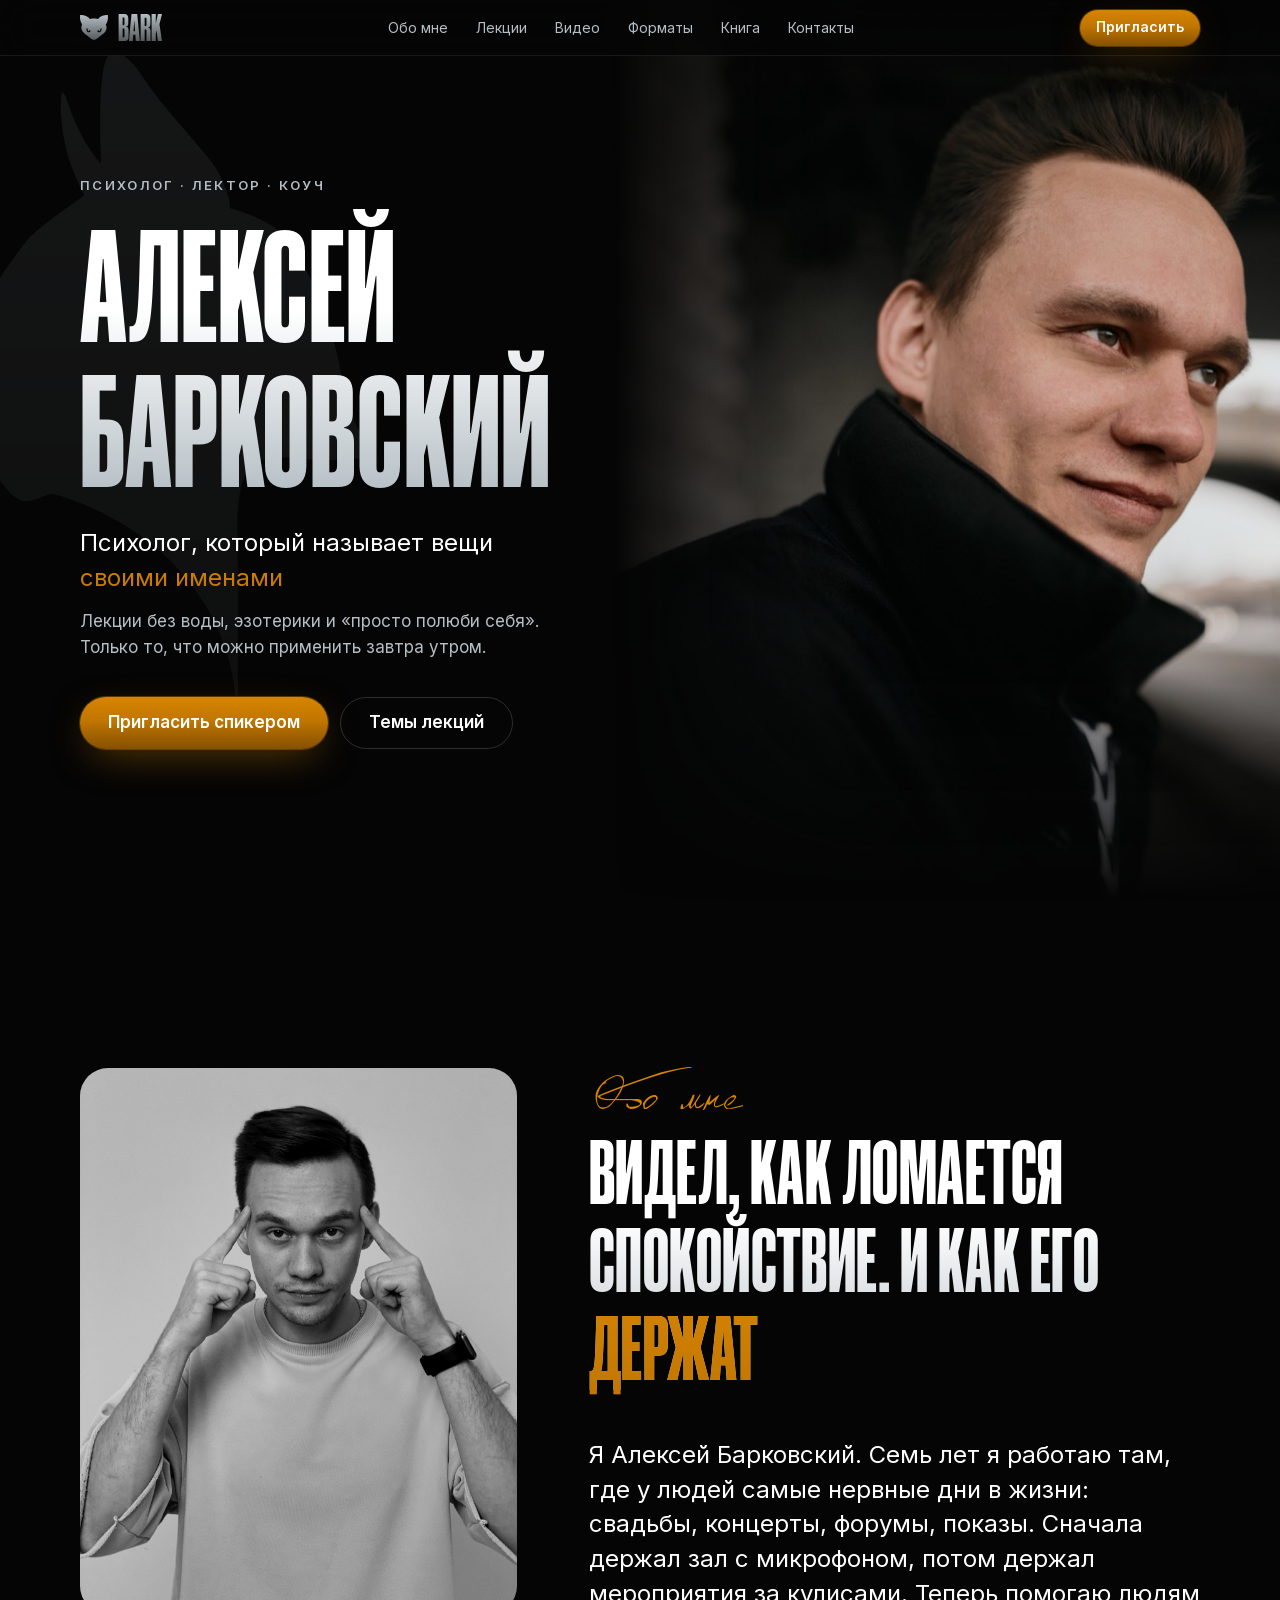
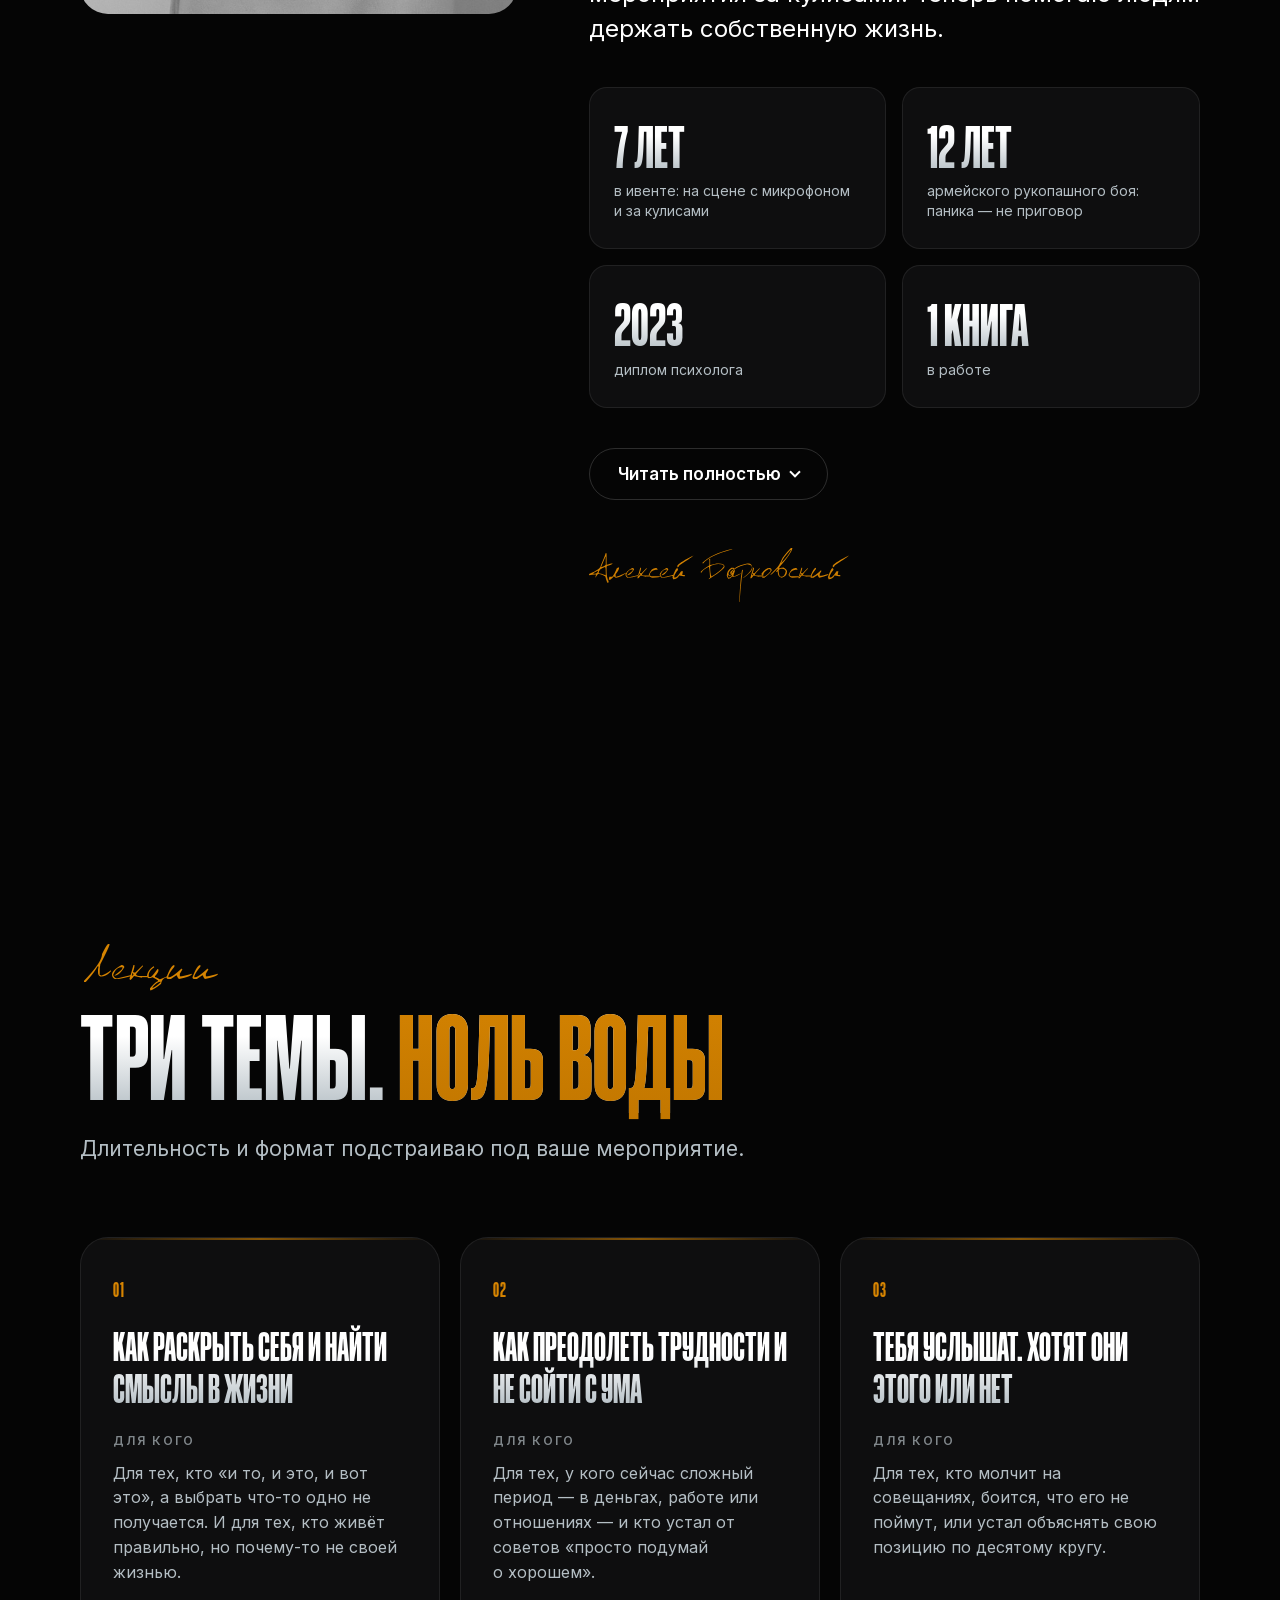
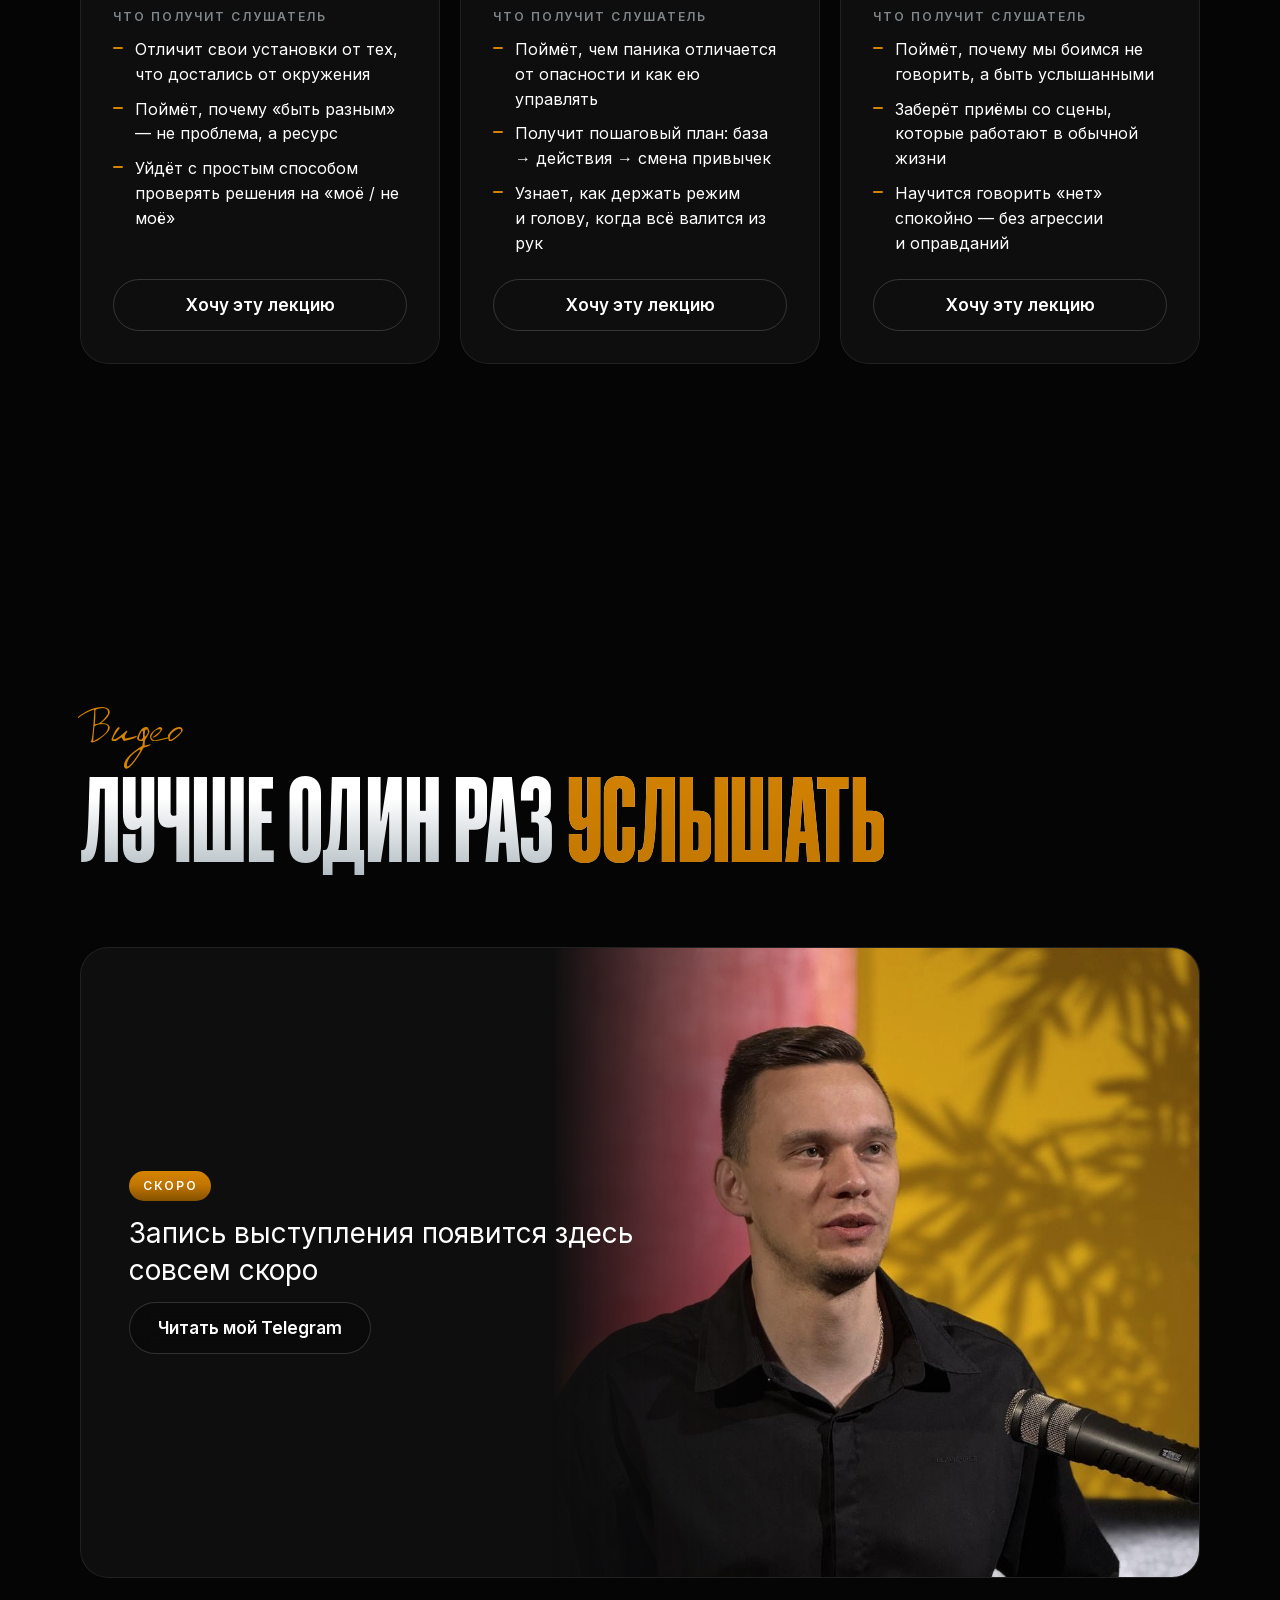
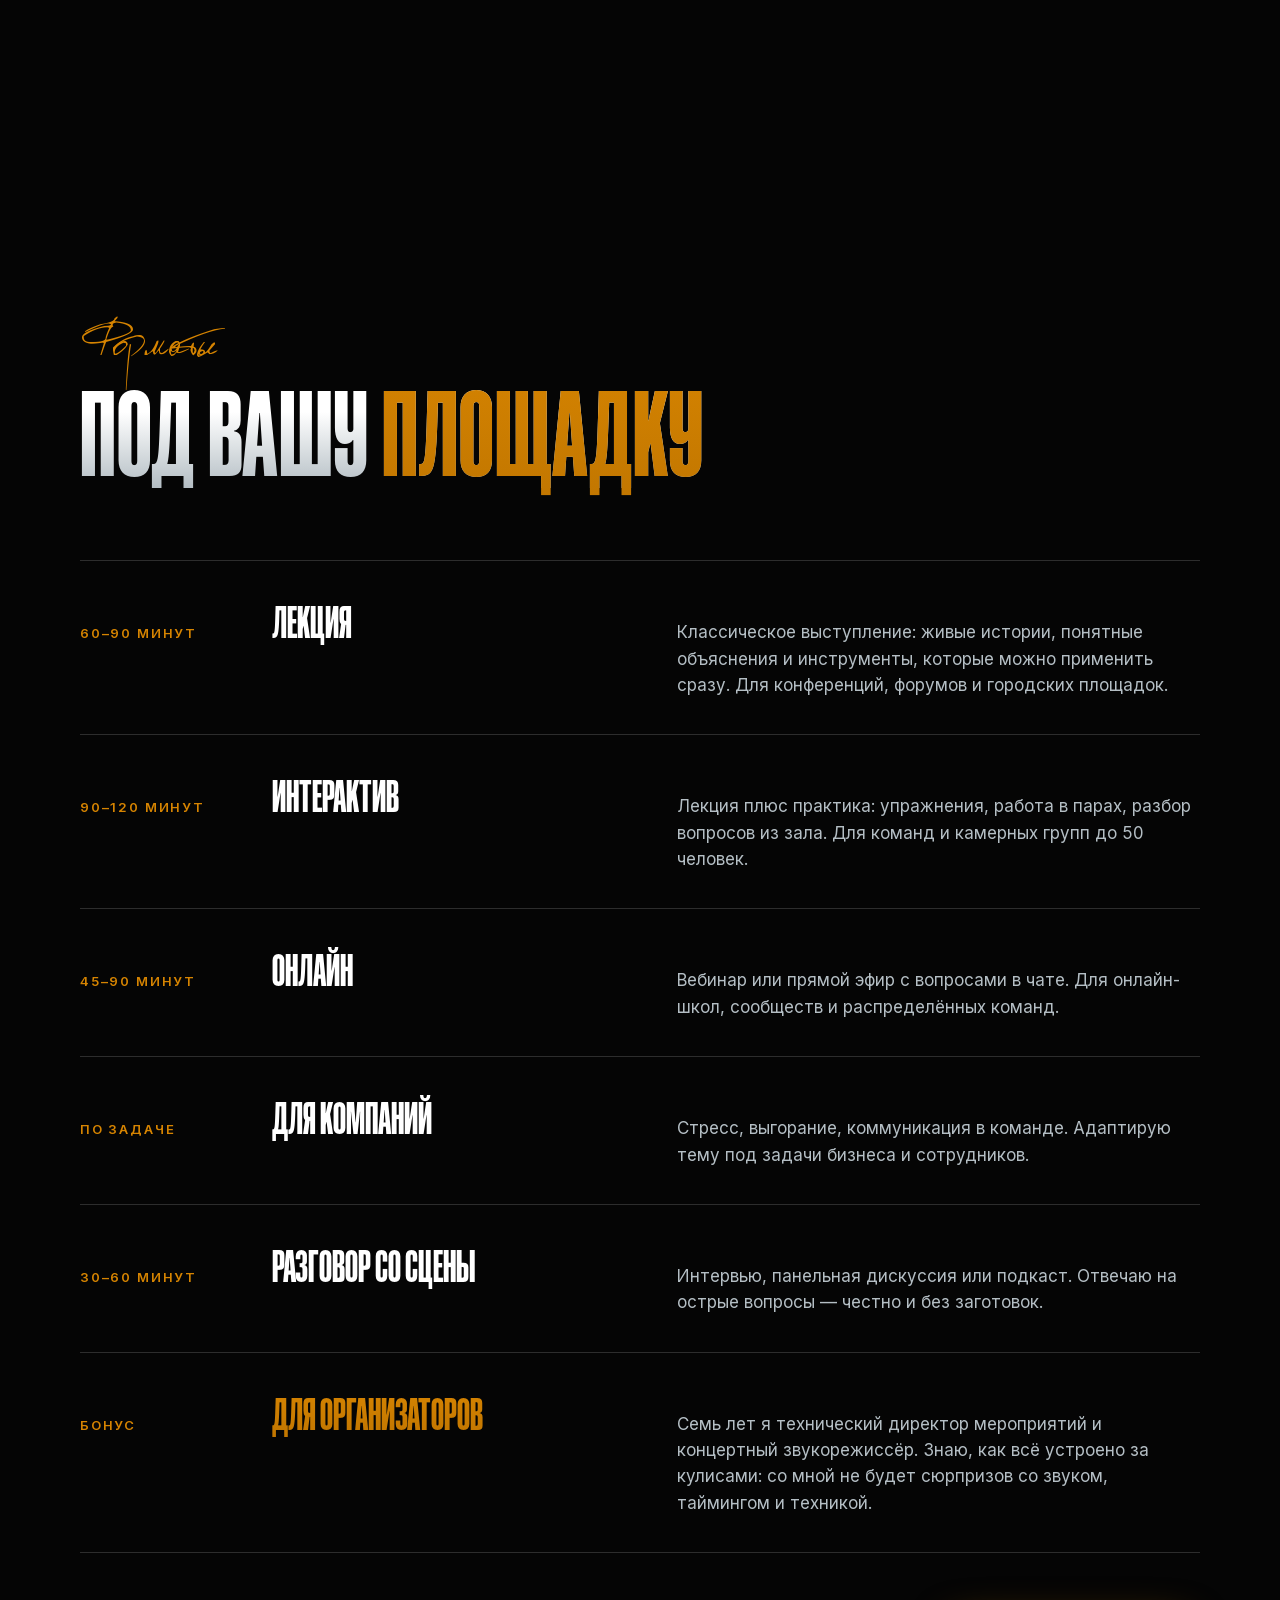
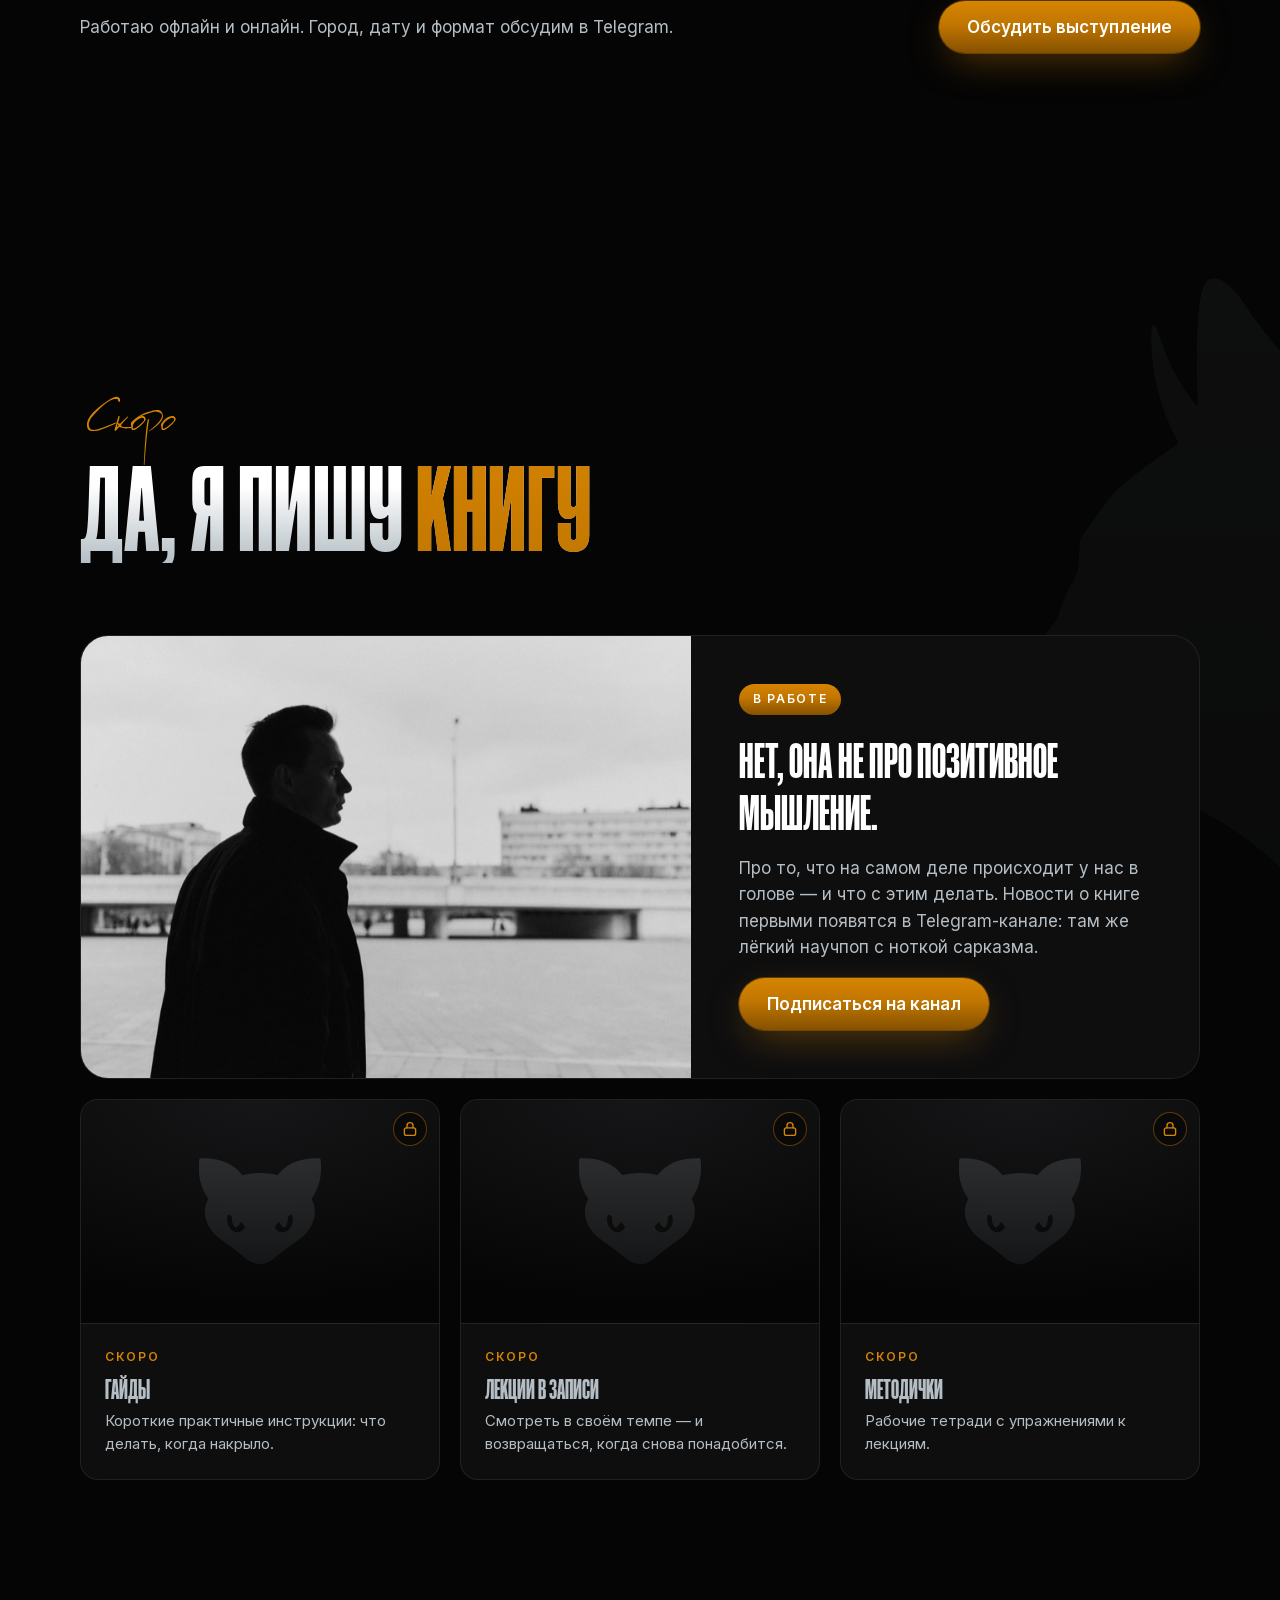
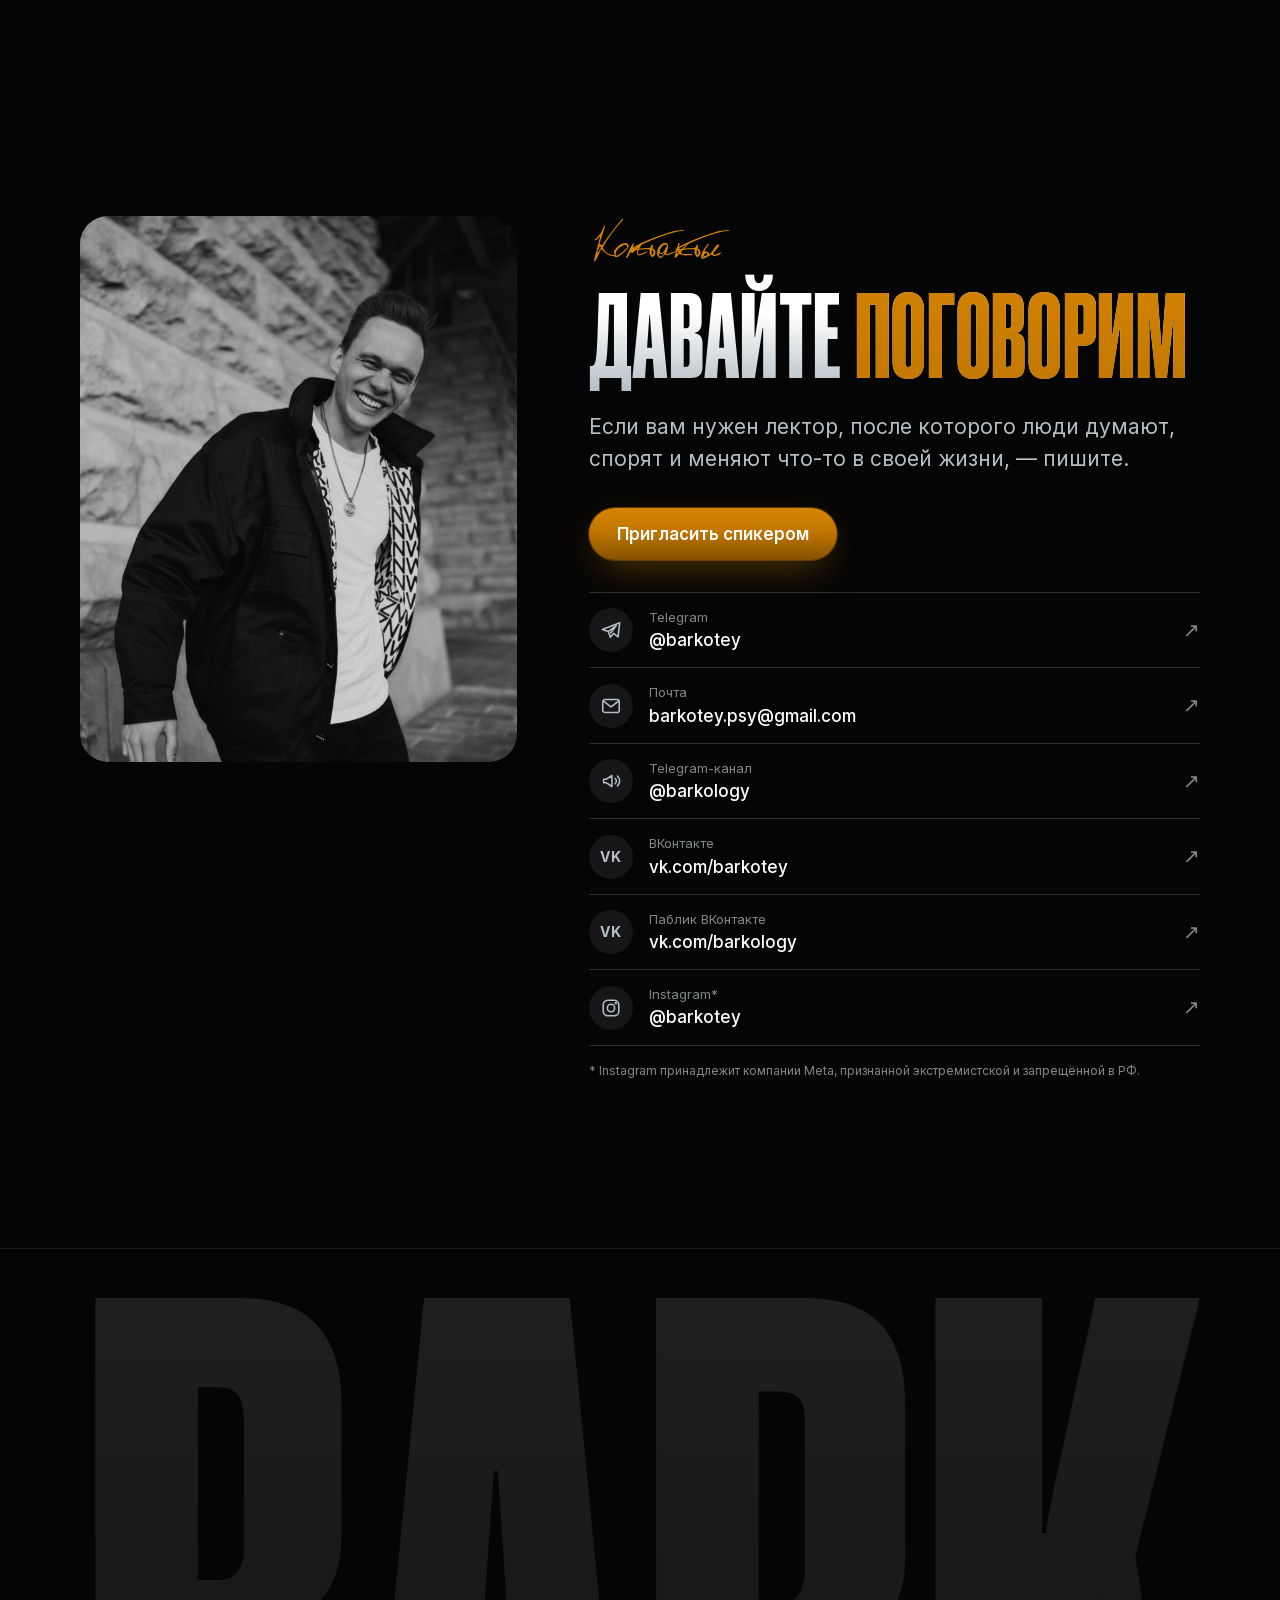
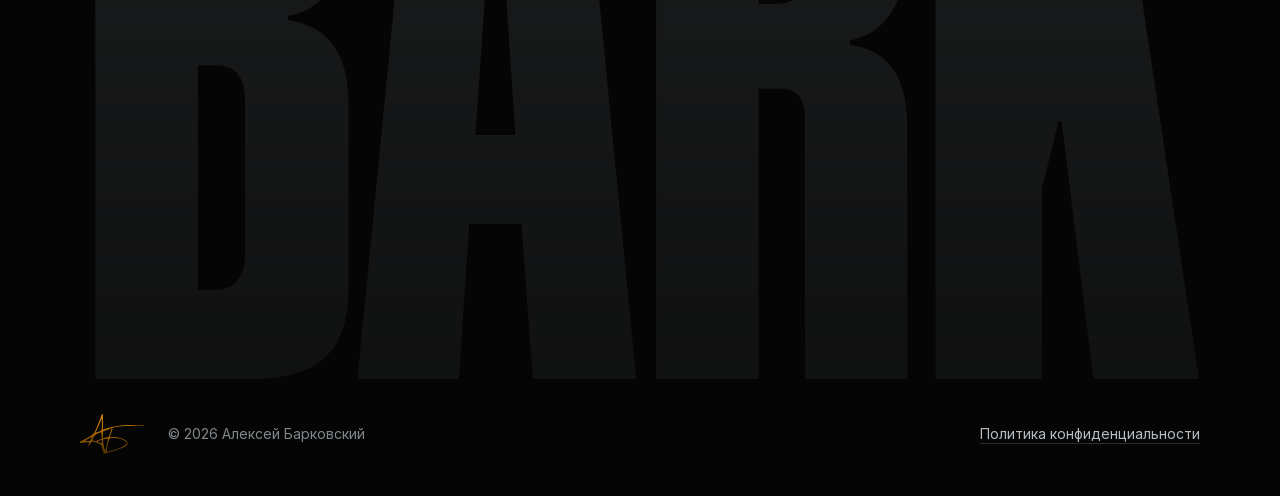
==== index.html @ 5edd4e1d "Блок 9: подвал и политика конфиденциальности Подвал: BARK-водяной знак во всю ширину, монограмма АБ," ====
<!doctype html>
<html lang="ru" class="no-js">
<head>
  <meta charset="utf-8">
  <meta name="viewport" content="width=device-width, initial-scale=1, viewport-fit=cover">
  <title>Алексей Барковский — психолог и лектор</title>
  <meta name="description" content="Психолог, который называет вещи своими именами. Лекции без воды и эзотерики: о смыслах, трудностях и умении быть услышанным. Пригласить спикером на мероприятие.">
  <meta name="theme-color" content="#050505">
  <meta name="color-scheme" content="dark">

  <link rel="icon" href="assets/img/favicon.svg" type="image/svg+xml">

  <link rel="preload" href="assets/fonts/coolvetica-compressed-heavy.woff2" as="font" type="font/woff2" crossorigin>
  <link rel="preload" href="assets/fonts/inter-cyrillic.woff2" as="font" type="font/woff2" crossorigin>
  <link rel="stylesheet" href="assets/css/style.css">

  <script>document.documentElement.classList.replace('no-js', 'js');</script>
</head>
<body>

  <!-- ===================== ШАПКА ===================== -->
  <header class="header">
    <div class="container header__inner">
      <a class="header__logo" href="#top" aria-label="BARK — наверх">
        <span class="mark mark--cat-face" aria-hidden="true"></span>
        <span class="mark mark--bark" aria-hidden="true"></span>
      </a>
      <nav class="header__nav" aria-label="Разделы сайта">
        <a href="#about">Обо мне</a>
        <a href="#lectures">Лекции</a>
        <a href="#video">Видео</a>
        <a href="#formats">Форматы</a>
        <a href="#soon">Книга</a>
        <a href="#contacts">Контакты</a>
      </nav>
      <a class="btn btn--primary btn--small" href="https://t.me/barkotey" data-invite>Пригласить</a>
    </div>
  </header>

  <main id="top">

    <!-- ===================== 1. ПЕРВЫЙ ЭКРАН ===================== -->
    <section class="hero" aria-label="Алексей Барковский">
      <div class="hero__photo">
        <img
          src="assets/img/hero-800.jpg"
          srcset="assets/img/hero-800.jpg 800w, assets/img/hero-1400.jpg 1400w"
          sizes="(min-width: 960px) 50vw, 100vw"
          width="800" height="1199"
          alt="Алексей Барковский, психолог и лектор"
          fetchpriority="high">
      </div>
      <span class="hero__cat mark mark--cat-profile" aria-hidden="true"></span>

      <div class="container hero__content">
        <p class="hero__roles intro">Психолог · Лектор · Коуч</p>
        <h1 class="hero__name title intro" style="--delay: .1s">Алексей<br>Барковский</h1>
        <p class="hero__tagline lead intro" style="--delay: .2s">Психолог, который называет вещи <span class="accent">своими именами</span></p>
        <p class="hero__sub muted intro" style="--delay: .3s">Лекции без воды, эзотерики и «просто полюби себя». Только то, что можно применить завтра утром.</p>
        <div class="hero__actions intro" style="--delay: .4s">
          <a class="btn btn--primary" href="https://t.me/barkotey" data-invite>Пригласить спикером</a>
          <a class="btn btn--ghost" href="#lectures">Темы лекций</a>
        </div>
      </div>
    </section>

    <!-- ===================== 2. ОБО МНЕ ===================== -->
    <section class="section about" id="about">
      <div class="container about__grid">
        <div class="section__head about__head reveal">
          <span class="eyebrow">Обо мне</span>
          <h2 class="title about__title">Видел, как ломается спокойствие. И&nbsp;как его <span class="accent">держат</span></h2>
        </div>

        <figure class="about__photo reveal">
          <img
            src="assets/img/about-700.jpg"
            srcset="assets/img/about-700.jpg 700w, assets/img/about-1100.jpg 1100w"
            sizes="(min-width: 960px) 40vw, 100vw"
            width="700" height="933"
            alt="Алексей Барковский держит пальцы у висков"
            loading="lazy">
        </figure>

        <div class="about__body">
          <p class="lead reveal">Я Алексей Барковский. Семь лет я работаю там, где у людей самые нервные дни в жизни: свадьбы, концерты, форумы, показы. Сначала держал зал с микрофоном, потом держал мероприятия за кулисами. Теперь помогаю людям держать собственную жизнь.</p>

          <ul class="about__facts">
            <li class="fact reveal"><span class="fact__num">7 лет</span><span class="fact__label">в ивенте: на сцене с микрофоном и за кулисами</span></li>
            <li class="fact reveal" style="--delay: .08s"><span class="fact__num">12 лет</span><span class="fact__label">армейского рукопашного боя: паника — не приговор</span></li>
            <li class="fact reveal" style="--delay: .16s"><span class="fact__num">2023</span><span class="fact__label">диплом психолога</span></li>
            <li class="fact reveal" style="--delay: .24s"><span class="fact__num">1 книга</span><span class="fact__label">в работе</span></li>
          </ul>

          <details class="about__more reveal">
            <summary class="btn btn--ghost">Читать полностью</summary>
            <div class="about__full">
              <p>Я видел звёзд, у которых за минуту до выхода дрожат руки. Женихов, забывших клятву на середине фразы. Артистов, у которых посреди песни умер микрофон, а зал этого даже не заметил.</p>
              <p>Я видел, как ломается спокойствие. И видел, как его держат.</p>
              <p>12 лет армейского рукопашного боя научили меня, что паника — не приговор, а то, чем можно управлять. Парашютный спорт — что страх можно взять с собой и всё равно шагнуть. Сцена — что людям не нужны умные слова. Им нужны слова, которые работают.</p>
              <p>В 2023 году я получил диплом психолога. Не чтобы консультировать, а чтобы объяснять: что на самом деле происходит у нас в голове, когда мир несётся быстрее, чем мы успеваем его переварить.</p>
              <p>Мои лекции — без воды, без эзотерики и без «просто полюби себя». Только то, что можно унести домой и применить завтра утром.</p>
              <p>Каждый инструмент, о котором я говорю, я сначала проверил на себе. Включая год, когда я отказался от всего, что мешало, и пересобрал себя с нуля.</p>
              <p>Да, я пишу книгу. Нет, она не про позитивное мышление.</p>
              <p>Если вам нужен лектор, после которого люди думают, спорят и меняют что-то в своей жизни, — пишите.</p>
            </div>
          </details>

          <span class="about__signature mark mark--signature reveal" role="img" aria-label="Подпись: Алексей Барковский"></span>
        </div>
      </div>
    </section>

    <!-- ===================== 3. ТЕМЫ ЛЕКЦИЙ ===================== -->
    <section class="section lectures" id="lectures">
      <div class="container">
        <div class="section__head reveal">
          <span class="eyebrow">Лекции</span>
          <h2 class="title">Три темы. <span class="accent">Ноль воды</span></h2>
          <p class="section__lead muted">Длительность и формат подстраиваю под ваше мероприятие.</p>
        </div>

        <div class="lectures__list">

          <!-- ЛЕКЦИЯ: НАЧАЛО -->
          <article class="lecture reveal">
            <span class="lecture__num">01</span>
            <h3 class="lecture__title">Как раскрыть себя и найти смыслы в&nbsp;жизни</h3>
            <div class="lecture__block">
              <p class="lecture__label">Для кого</p>
              <p>Для тех, кто «и&nbsp;то, и&nbsp;это, и&nbsp;вот это», а&nbsp;выбрать что-то одно не получается. И&nbsp;для тех, кто живёт правильно, но почему-то не своей жизнью.</p>
            </div>
            <div class="lecture__block">
              <p class="lecture__label">Что получит слушатель</p>
              <ul class="lecture__gains">
                <li>Отличит свои установки от тех, что достались от окружения</li>
                <li>Поймёт, почему «быть разным» — не проблема, а ресурс</li>
                <li>Уйдёт с простым способом проверять решения на «моё / не моё»</li>
              </ul>
            </div>
            <a class="btn btn--ghost lecture__btn" href="https://t.me/barkotey" data-invite="Как раскрыть себя и найти смыслы в жизни">Хочу эту лекцию</a>
          </article>
          <!-- ЛЕКЦИЯ: КОНЕЦ -->

          <article class="lecture reveal" style="--delay: .1s">
            <span class="lecture__num">02</span>
            <h3 class="lecture__title">Как преодолеть трудности и не сойти с&nbsp;ума</h3>
            <div class="lecture__block">
              <p class="lecture__label">Для кого</p>
              <p>Для тех, у кого сейчас сложный период — в&nbsp;деньгах, работе или отношениях — и&nbsp;кто устал от советов «просто подумай о&nbsp;хорошем».</p>
            </div>
            <div class="lecture__block">
              <p class="lecture__label">Что получит слушатель</p>
              <ul class="lecture__gains">
                <li>Поймёт, чем паника отличается от опасности и&nbsp;как ею управлять</li>
                <li>Получит пошаговый план: база → действия → смена привычек</li>
                <li>Узнает, как держать режим и&nbsp;голову, когда всё валится из рук</li>
              </ul>
            </div>
            <a class="btn btn--ghost lecture__btn" href="https://t.me/barkotey" data-invite="Как преодолеть трудности и не сойти с ума">Хочу эту лекцию</a>
          </article>

          <article class="lecture reveal" style="--delay: .2s">
            <span class="lecture__num">03</span>
            <h3 class="lecture__title">Тебя услышат. Хотят они этого или&nbsp;нет</h3>
            <div class="lecture__block">
              <p class="lecture__label">Для кого</p>
              <p>Для тех, кто молчит на совещаниях, боится, что его не поймут, или устал объяснять свою позицию по десятому кругу.</p>
            </div>
            <div class="lecture__block">
              <p class="lecture__label">Что получит слушатель</p>
              <ul class="lecture__gains">
                <li>Поймёт, почему мы боимся не говорить, а&nbsp;быть услышанными</li>
                <li>Заберёт приёмы со сцены, которые работают в&nbsp;обычной жизни</li>
                <li>Научится говорить «нет» спокойно — без агрессии и&nbsp;оправданий</li>
              </ul>
            </div>
            <a class="btn btn--ghost lecture__btn" href="https://t.me/barkotey" data-invite="Тебя услышат. Хотят они этого или нет">Хочу эту лекцию</a>
          </article>

        </div>
      </div>
    </section>

    <!-- ===================== 4. ВИДЕО ===================== -->
    <section class="section video" id="video">
      <div class="container">
        <div class="section__head reveal">
          <span class="eyebrow">Видео</span>
          <h2 class="title">Лучше один раз <span class="accent">услышать</span></h2>
        </div>

        <div class="video__frame reveal">
          <!--
            КАК ДОБАВИТЬ ВИДЕО ИЗ VK:
            1. Откройте ролик в VK Видео → «Поделиться» → «Экспортировать» → скопируйте код.
            2. Замените весь блок <div class="video__placeholder">…</div> ниже на этот код.
            Пример кода:
            <iframe src="https://vk.com/video_ext.php?oid=-000&id=000&hd=2" allow="autoplay; encrypted-media; fullscreen; picture-in-picture; screen-wake-lock;" allowfullscreen></iframe>
          -->
          <div class="video__placeholder">
            <img src="assets/img/video-poster.jpg" width="960" height="1280" alt="Алексей Барковский говорит в микрофон" loading="lazy">
            <div class="video__soon">
              <span class="video__badge">Скоро</span>
              <p class="video__text">Запись выступления появится здесь совсем скоро</p>
              <a class="btn btn--ghost" href="https://t.me/barkology" target="_blank" rel="noopener">Читать мой Telegram</a>
            </div>
          </div>
        </div>
      </div>
    </section>

    <!-- ===================== 5. ФОРМАТЫ ВЫСТУПЛЕНИЙ ===================== -->
    <section class="section formats" id="formats">
      <div class="container">
        <div class="section__head reveal">
          <span class="eyebrow">Форматы</span>
          <h2 class="title">Под вашу <span class="accent">площадку</span></h2>
        </div>

        <ul class="formats__list">
          <li class="format reveal">
            <span class="format__meta">60–90 минут</span>
            <h3 class="format__title">Лекция</h3>
            <p class="format__text">Классическое выступление: живые истории, понятные объяснения и инструменты, которые можно применить сразу. Для конференций, форумов и городских площадок.</p>
          </li>
          <li class="format reveal">
            <span class="format__meta">90–120 минут</span>
            <h3 class="format__title">Интерактив</h3>
            <p class="format__text">Лекция плюс практика: упражнения, работа в парах, разбор вопросов из зала. Для команд и камерных групп до 50 человек.</p>
          </li>
          <li class="format reveal">
            <span class="format__meta">45–90 минут</span>
            <h3 class="format__title">Онлайн</h3>
            <p class="format__text">Вебинар или прямой эфир с вопросами в чате. Для онлайн-школ, сообществ и распределённых команд.</p>
          </li>
          <li class="format reveal">
            <span class="format__meta">По задаче</span>
            <h3 class="format__title">Для компаний</h3>
            <p class="format__text">Стресс, выгорание, коммуникация в команде. Адаптирую тему под задачи бизнеса и сотрудников.</p>
          </li>
          <li class="format reveal">
            <span class="format__meta">30–60 минут</span>
            <h3 class="format__title">Разговор со сцены</h3>
            <p class="format__text">Интервью, панельная дискуссия или подкаст. Отвечаю на острые вопросы — честно и без заготовок.</p>
          </li>
          <li class="format format--bonus reveal">
            <span class="format__meta">Бонус</span>
            <h3 class="format__title">Для организаторов</h3>
            <p class="format__text">Семь лет я технический директор мероприятий и концертный звукорежиссёр. Знаю, как всё устроено за кулисами: со мной не будет сюрпризов со звуком, таймингом и техникой.</p>
          </li>
        </ul>

        <div class="formats__cta reveal">
          <p class="muted">Работаю офлайн и онлайн. Город, дату и формат обсудим в Telegram.</p>
          <a class="btn btn--primary" href="https://t.me/barkotey" data-invite>Обсудить выступление</a>
        </div>
      </div>
    </section>

    <!-- ===================== 6. ОТЗЫВЫ ===================== -->
    <!--
      Пока внутри reviews__list нет ни одного отзыва, весь блок скрыт автоматически.

      КАК ДОБАВИТЬ ОТЗЫВ
      1. Скопируйте шаблон ниже — всё между строками «ШАБЛОН ↓» и «ШАБЛОН ↑».
      2. Вставьте его внутрь <div class="reviews__list"> … </div> (ниже, на место строки «сюда»).
      3. Замените текст, имя и подпись.
         Фото необязательно: если его нет — удалите строку с <img>.
         Фото кладите в папку assets/img/reviews/ (квадратное, примерно 200×200).

      ШАБЛОН ↓
      <figure class="review reveal">
        <blockquote class="review__text">Текст отзыва без кавычек.</blockquote>
        <figcaption class="review__author">
          <img class="review__photo" src="assets/img/reviews/imya.jpg" width="56" height="56" alt="" loading="lazy">
          <span class="review__name">Имя Фамилия</span>
          <span class="review__role">Кто это: организатор, слушатель, компания</span>
        </figcaption>
      </figure>
      ШАБЛОН ↑
    -->
    <section class="section reviews" id="reviews">
      <div class="container">
        <div class="section__head reveal">
          <span class="eyebrow">Отзывы</span>
          <h2 class="title">Что говорят <span class="accent">после</span></h2>
        </div>

        <div class="reviews__list">
          <!-- сюда: новые отзывы -->
        </div>
      </div>
    </section>

    <!-- ===================== 7. СКОРО: КНИГА И ПРОДУКТЫ ===================== -->
    <section class="section soon" id="soon">
      <span class="soon__cat mark mark--cat-profile" aria-hidden="true"></span>

      <div class="container">
        <div class="section__head reveal">
          <span class="eyebrow">Скоро</span>
          <h2 class="title">Да, я пишу <span class="accent">книгу</span></h2>
        </div>

        <article class="book reveal">
          <div class="book__photo">
            <img
              src="assets/img/book-800.jpg"
              srcset="assets/img/book-800.jpg 800w, assets/img/book-1300.jpg 1300w"
              sizes="(min-width: 960px) 55vw, 100vw"
              width="800" height="533"
              alt="Силуэт Алексея Барковского, лицо скрыто воротником"
              loading="lazy">
          </div>
          <div class="book__body">
            <span class="badge">В работе</span>
            <p class="book__lead">Нет, она не про позитивное мышление.</p>
            <p class="muted">Про то, что на самом деле происходит у нас в голове — и что с этим делать. Новости о книге первыми появятся в Telegram-канале: там же лёгкий научпоп с ноткой сарказма.</p>
            <a class="btn btn--primary" href="https://t.me/barkology" target="_blank" rel="noopener">Подписаться на канал</a>
          </div>
        </article>

        <!--
          ПРОДУКТЫ. Пока карточки закрыты (класс product-card--locked).
          Когда продукт будет готов:
          1. уберите слово product-card--locked у карточки;
          2. замените «Скоро» на цену или «Доступно»;
          3. в конце карточки, после описания, вставьте кнопку оплаты:
             <a class="btn btn--primary" href="ССЫЛКА-НА-ОПЛАТУ" target="_blank" rel="noopener">Купить</a>
        -->
        <div class="products">
          <article class="product-card product-card--locked reveal">
            <div class="product-card__cover" aria-hidden="true">
              <span class="mark mark--cat-face"></span>
              <svg class="product-card__lock" viewBox="0 0 24 24" fill="none" stroke="currentColor" stroke-width="1.8" stroke-linecap="round" stroke-linejoin="round"><rect x="4.5" y="10.5" width="15" height="10" rx="2.5"/><path d="M8 10.5V7.5a4 4 0 0 1 8 0v3"/></svg>
            </div>
            <div class="product-card__body">
              <span class="product-card__tag">Скоро</span>
              <h3 class="product-card__title">Гайды</h3>
              <p class="product-card__text">Короткие практичные инструкции: что делать, когда накрыло.</p>
            </div>
          </article>

          <article class="product-card product-card--locked reveal" style="--delay: .1s">
            <div class="product-card__cover" aria-hidden="true">
              <span class="mark mark--cat-face"></span>
              <svg class="product-card__lock" viewBox="0 0 24 24" fill="none" stroke="currentColor" stroke-width="1.8" stroke-linecap="round" stroke-linejoin="round"><rect x="4.5" y="10.5" width="15" height="10" rx="2.5"/><path d="M8 10.5V7.5a4 4 0 0 1 8 0v3"/></svg>
            </div>
            <div class="product-card__body">
              <span class="product-card__tag">Скоро</span>
              <h3 class="product-card__title">Лекции в записи</h3>
              <p class="product-card__text">Смотреть в своём темпе — и возвращаться, когда снова понадобится.</p>
            </div>
          </article>

          <article class="product-card product-card--locked reveal" style="--delay: .2s">
            <div class="product-card__cover" aria-hidden="true">
              <span class="mark mark--cat-face"></span>
              <svg class="product-card__lock" viewBox="0 0 24 24" fill="none" stroke="currentColor" stroke-width="1.8" stroke-linecap="round" stroke-linejoin="round"><rect x="4.5" y="10.5" width="15" height="10" rx="2.5"/><path d="M8 10.5V7.5a4 4 0 0 1 8 0v3"/></svg>
            </div>
            <div class="product-card__body">
              <span class="product-card__tag">Скоро</span>
              <h3 class="product-card__title">Методички</h3>
              <p class="product-card__text">Рабочие тетради с упражнениями к лекциям.</p>
            </div>
          </article>
        </div>
      </div>
    </section>

    <!-- ===================== 8. КОНТАКТЫ ===================== -->
    <section class="section contacts" id="contacts">
      <div class="container contacts__grid">
        <figure class="contacts__photo reveal">
          <img
            src="assets/img/contacts-700.jpg"
            srcset="assets/img/contacts-700.jpg 700w, assets/img/contacts-1100.jpg 1100w"
            sizes="(min-width: 960px) 40vw, 100vw"
            width="700" height="1049"
            alt="Алексей Барковский смеётся"
            loading="lazy">
        </figure>

        <div class="contacts__body">
          <div class="section__head reveal">
            <span class="eyebrow">Контакты</span>
            <h2 class="title">Давайте <span class="accent">поговорим</span></h2>
            <p class="section__lead muted">Если вам нужен лектор, после которого люди думают, спорят и&nbsp;меняют что-то в своей жизни, — пишите.</p>
          </div>

          <a class="btn btn--primary contacts__cta reveal" href="https://t.me/barkotey" data-invite>Пригласить спикером</a>

          <ul class="contacts__list reveal">
            <li>
              <a class="contact" href="https://t.me/barkotey" target="_blank" rel="noopener">
                <span class="contact__icon" aria-hidden="true"><svg viewBox="0 0 24 24" fill="none" stroke="currentColor" stroke-width="1.7" stroke-linejoin="round"><path d="M21.5 4 2.5 11.5l6.5 2.2 2.3 6.3 3.4-4.2 5 3.7z"/><path d="m9 13.7 8.6-6.4-6.3 8.6"/></svg></span>
                <span class="contact__body"><span class="contact__label">Telegram</span><span class="contact__value">@barkotey</span></span>
                <span class="contact__arrow" aria-hidden="true">↗</span>
              </a>
            </li>
            <li>
              <a class="contact" href="mailto:barkotey.psy@gmail.com?subject=%D0%9F%D1%80%D0%B8%D0%B3%D0%BB%D0%B0%D1%88%D0%B5%D0%BD%D0%B8%D0%B5%20%D0%B2%D1%8B%D1%81%D1%82%D1%83%D0%BF%D0%B8%D1%82%D1%8C">
                <span class="contact__icon" aria-hidden="true"><svg viewBox="0 0 24 24" fill="none" stroke="currentColor" stroke-width="1.7" stroke-linejoin="round"><rect x="3" y="5" width="18" height="14" rx="2.5"/><path d="m3.5 6.5 8.5 6.5 8.5-6.5"/></svg></span>
                <span class="contact__body"><span class="contact__label">Почта</span><span class="contact__value">barkotey.psy@gmail.com</span></span>
                <span class="contact__arrow" aria-hidden="true">↗</span>
              </a>
            </li>
            <li>
              <a class="contact" href="https://t.me/barkology" target="_blank" rel="noopener">
                <span class="contact__icon" aria-hidden="true"><svg viewBox="0 0 24 24" fill="none" stroke="currentColor" stroke-width="1.7" stroke-linejoin="round" stroke-linecap="round"><path d="M4 10v4h3l6 4V6L7 10z"/><path d="M16.5 9a4 4 0 0 1 0 6M19 6.5a7.5 7.5 0 0 1 0 11"/></svg></span>
                <span class="contact__body"><span class="contact__label">Telegram-канал</span><span class="contact__value">@barkology</span></span>
                <span class="contact__arrow" aria-hidden="true">↗</span>
              </a>
            </li>
            <li>
              <a class="contact" href="https://vk.com/barkotey" target="_blank" rel="noopener">
                <span class="contact__icon contact__icon--text" aria-hidden="true">VK</span>
                <span class="contact__body"><span class="contact__label">ВКонтакте</span><span class="contact__value">vk.com/barkotey</span></span>
                <span class="contact__arrow" aria-hidden="true">↗</span>
              </a>
            </li>
            <li>
              <a class="contact" href="https://vk.com/barkology" target="_blank" rel="noopener">
                <span class="contact__icon contact__icon--text" aria-hidden="true">VK</span>
                <span class="contact__body"><span class="contact__label">Паблик ВКонтакте</span><span class="contact__value">vk.com/barkology</span></span>
                <span class="contact__arrow" aria-hidden="true">↗</span>
              </a>
            </li>
            <li>
              <a class="contact" href="https://www.instagram.com/barkotey/" target="_blank" rel="noopener">
                <span class="contact__icon" aria-hidden="true"><svg viewBox="0 0 24 24" fill="none" stroke="currentColor" stroke-width="1.7"><rect x="3.5" y="3.5" width="17" height="17" rx="5"/><circle cx="12" cy="12" r="4"/><circle cx="17.2" cy="6.8" r="0.6" fill="currentColor"/></svg></span>
                <span class="contact__body"><span class="contact__label">Instagram*</span><span class="contact__value">@barkotey</span></span>
                <span class="contact__arrow" aria-hidden="true">↗</span>
              </a>
            </li>
          </ul>

          <p class="contacts__note">* Instagram принадлежит компании Meta, признанной экстремистской и&nbsp;запрещённой в&nbsp;РФ.</p>
        </div>
      </div>
    </section>

  </main>

  <!-- ===================== 9. ПОДВАЛ ===================== -->
  <footer class="footer">
    <div class="container">
      <span class="footer__bark mark mark--bark" aria-hidden="true"></span>
      <div class="footer__row">
        <span class="footer__monogram mark mark--monogram mark--amber" role="img" aria-label="Монограмма АБ"></span>
        <p class="footer__copy">© <span data-year>2026</span> Алексей Барковский</p>
        <a class="footer__link" href="privacy.html">Политика конфиденциальности</a>
      </div>
    </div>
  </footer>

  <script src="assets/js/main.js" defer></script>
</body>
</html>
---- assets/css/style.css ----
/* ==========================================================================
   BARK — сайт Алексея Барковского
   Все цвета, шрифты и размеры задаются переменными в :root (ниже).
   Порядок файла: шрифты → переменные → основа → общие элементы → шапка → блоки.
   ========================================================================== */

/* ---------- Шрифты (хранятся локально, в assets/fonts) ---------- */
@font-face {
  font-family: "Coolvetica";
  src: url("../fonts/coolvetica-compressed-heavy.woff2") format("woff2");
  font-weight: 400 900;
  font-display: swap;
}
@font-face {
  font-family: "Shlapak";
  src: url("../fonts/shlapak-script.woff2") format("woff2");
  font-display: swap;
}
@font-face {
  font-family: "Inter";
  src: url("../fonts/inter-cyrillic.woff2") format("woff2");
  font-weight: 400 700;
  font-display: swap;
  unicode-range: U+0301, U+0400-045F, U+0490-0491, U+04B0-04B1, U+2116;
}
@font-face {
  font-family: "Inter";
  src: url("../fonts/inter-latin.woff2") format("woff2");
  font-weight: 400 700;
  font-display: swap;
  unicode-range: U+0000-00FF, U+0131, U+0152-0153, U+02BB-02BC, U+02C6, U+02DA, U+02DC,
    U+0304, U+0308, U+0329, U+2000-206F, U+20AC, U+2122, U+2191, U+2193, U+2212, U+2215,
    U+FEFF, U+FFFD;
}

/* ---------- Переменные: цвета, шрифты, размеры ---------- */
:root {
  /* Фон и поверхности */
  --bg: #050505;
  --surface: #0e0e0f;
  --surface-2: #161618;
  --line: rgba(255, 255, 255, 0.08);
  --line-strong: rgba(255, 255, 255, 0.16);

  /* Текст */
  --text: #ffffff;
  --text-2: #b4bec4;
  --text-3: #80878b;

  /* Серебряный градиент */
  --silver-1: #b4bec4;
  --silver-2: #80878b;
  --silver-3: #565b5e;
  --grad-silver: linear-gradient(180deg, var(--silver-1) 0%, var(--silver-2) 55%, var(--silver-3) 100%);

  /* Янтарный градиент */
  --amber-1: #d68401;
  --amber-2: #c17600;
  --amber-3: #855100;
  --amber-4: #513200;
  --grad-amber: linear-gradient(180deg, var(--amber-1) 0%, var(--amber-2) 33%, var(--amber-3) 67%, var(--amber-4) 100%);
  --grad-amber-btn: linear-gradient(180deg, var(--amber-1) 0%, var(--amber-2) 45%, var(--amber-3) 100%);
  --grad-amber-text: linear-gradient(180deg, var(--amber-1) 0%, var(--amber-2) 100%);

  /* Заголовки: белые, книзу уходят в серебро */
  --grad-title: linear-gradient(180deg, #ffffff 35%, var(--silver-1) 100%);

  /* Шрифты */
  --font-display: "Coolvetica", "Arial Narrow", Impact, sans-serif;
  --font-text: "Inter", -apple-system, BlinkMacSystemFont, "Segoe UI", Roboto, sans-serif;
  --font-script: "Shlapak", "Segoe Script", cursive;

  /* Размеры */
  --container: 1120px;
  --gutter: 20px;
  --radius: 28px;
  --radius-sm: 18px;
  --header-h: 56px;
  --section-pad: clamp(88px, 14vw, 168px);
  --ease: cubic-bezier(0.22, 1, 0.36, 1);
}

/* ---------- Основа ---------- */
*,
*::before,
*::after {
  box-sizing: border-box;
}

html {
  -webkit-text-size-adjust: 100%;
  scroll-behavior: smooth;
  scroll-padding-top: var(--header-h);
}

body {
  margin: 0;
  background: var(--bg);
  color: var(--text);
  font-family: var(--font-text);
  font-size: 17px;
  line-height: 1.55;
  -webkit-font-smoothing: antialiased;
  -moz-osx-font-smoothing: grayscale;
  overflow-x: hidden;
}

img,
svg,
video,
iframe {
  display: block;
  max-width: 100%;
}

img {
  height: auto;
}

a {
  color: inherit;
  text-decoration: none;
}

h1,
h2,
h3,
p,
ul,
ol,
figure,
blockquote {
  margin: 0;
}

ul,
ol {
  padding: 0;
  list-style: none;
}

:focus-visible {
  outline: 2px solid var(--amber-1);
  outline-offset: 3px;
  border-radius: 6px;
}

::selection {
  background: var(--amber-2);
  color: #fff;
}

.visually-hidden {
  position: absolute;
  width: 1px;
  height: 1px;
  margin: -1px;
  padding: 0;
  overflow: hidden;
  clip: rect(0 0 0 0);
  white-space: nowrap;
  border: 0;
}

/* ---------- Общие элементы ---------- */
.container {
  width: 100%;
  max-width: calc(var(--container) + var(--gutter) * 2);
  margin-inline: auto;
  padding-inline: var(--gutter);
}

.section {
  position: relative;
  padding-block: var(--section-pad);
}

.section__head {
  margin-bottom: clamp(40px, 7vw, 72px);
}

.section__lead {
  max-width: 34em;
  margin-top: 20px;
  font-size: clamp(17px, 4.2vw, 21px);
}

/* Рукописная подпись над заголовком */
.eyebrow {
  display: block;
  font-family: var(--font-script);
  font-size: clamp(34px, 8vw, 48px);
  line-height: 1.1;
  color: var(--amber-1);
  margin-bottom: 4px;
  padding-left: 0.12em;
}

/* Большой заголовок блока */
.title {
  font-family: var(--font-display);
  font-weight: 900;
  font-size: clamp(52px, 14vw, 128px);
  line-height: 0.92;
  letter-spacing: 0.005em;
  text-transform: uppercase;
  background: var(--grad-title);
  -webkit-background-clip: text;
  background-clip: text;
  color: transparent;
}

/* Слово-акцент внутри заголовка или текста */
.accent {
  background: var(--grad-amber-text);
  -webkit-box-decoration-break: clone;
  box-decoration-break: clone;
  -webkit-background-clip: text;
  background-clip: text;
  color: transparent;
}

.lead {
  font-size: clamp(19px, 4.6vw, 24px);
  line-height: 1.45;
  color: var(--text);
}

.muted {
  color: var(--text-2);
}

/* Кнопки */
.btn {
  display: inline-flex;
  align-items: center;
  justify-content: center;
  gap: 10px;
  min-height: 52px;
  padding: 14px 28px;
  border-radius: 999px;
  font-family: var(--font-text);
  font-size: 17px;
  font-weight: 600;
  line-height: 1.2;
  text-align: center;
  cursor: pointer;
  border: 0;
  transition: transform 0.3s var(--ease), filter 0.3s var(--ease), background-color 0.3s var(--ease),
    border-color 0.3s var(--ease);
}

.btn:active {
  transform: scale(0.97);
}

.btn--primary {
  background: var(--grad-amber-btn);
  color: #fff;
  box-shadow: 0 0 0 1px rgba(214, 132, 1, 0.35), 0 12px 40px -12px rgba(214, 132, 1, 0.55);
}

.btn--primary:hover {
  filter: brightness(1.12);
}

.btn--ghost {
  color: var(--text);
  background: transparent;
  border: 1px solid var(--line-strong);
}

.btn--ghost:hover {
  border-color: var(--silver-1);
}

.btn--small {
  min-height: 36px;
  padding: 8px 16px;
  font-size: 14px;
}

/* Логотипы, раскрашенные градиентом (через маску SVG) */
.mark {
  display: block;
  background: var(--grad-silver);
  -webkit-mask: var(--mask) center / contain no-repeat;
  mask: var(--mask) center / contain no-repeat;
}

.mark--cat-face {
  --mask: url("../img/cat-face.svg");
  aspect-ratio: 457.52 / 401.21;
}

.mark--cat-profile {
  --mask: url("../img/cat-profile.svg");
  aspect-ratio: 345 / 705;
}

.mark--bark {
  --mask: url("../img/bark.svg");
  aspect-ratio: 218 / 133;
}

.mark--monogram {
  --mask: url("../img/monogram.svg");
  aspect-ratio: 276 / 171;
}

.mark--signature {
  --mask: url("../img/signature.svg");
  aspect-ratio: 387 / 80;
}

.mark--amber {
  background: var(--grad-amber);
}

/* ---------- Появление блоков при прокрутке ---------- */
.js .reveal {
  opacity: 0;
  transform: translateY(28px);
  transition: opacity 0.9s var(--ease), transform 0.9s var(--ease);
  transition-delay: var(--delay, 0s);
}

.js .reveal.is-visible {
  opacity: 1;
  transform: none;
}

/* Первый экран проявляется сразу при загрузке, не дожидаясь прокрутки */
.intro {
  animation: intro 1s var(--ease) both;
  animation-delay: var(--delay, 0s);
}

@keyframes intro {
  from {
    opacity: 0;
    transform: translateY(24px);
  }
}

@media (prefers-reduced-motion: reduce) {
  html {
    scroll-behavior: auto;
  }

  .js .reveal {
    opacity: 1;
    transform: none;
    transition: none;
  }

  .intro {
    animation: none;
  }
}

/* ---------- Шапка ---------- */
.header {
  position: fixed;
  inset: 0 0 auto;
  z-index: 50;
  height: var(--header-h);
  background: rgba(5, 5, 5, 0.8);
  -webkit-backdrop-filter: saturate(180%) blur(20px);
  backdrop-filter: saturate(180%) blur(20px);
  border-bottom: 1px solid var(--line);
}

.header__inner {
  display: flex;
  align-items: center;
  justify-content: space-between;
  gap: 24px;
  height: 100%;
}

.header__logo {
  display: flex;
  align-items: center;
  gap: 10px;
  min-height: 44px;
}

.header__logo .mark--cat-face {
  width: 28px;
}

.header__logo .mark--bark {
  width: 44px;
}

.header__nav {
  display: none;
}

@media (min-width: 960px) {
  .header__nav {
    display: flex;
    gap: 28px;
    font-size: 14px;
    color: var(--text-2);
  }

  .header__nav a {
    transition: color 0.2s;
  }

  .header__nav a:hover {
    color: var(--text);
  }
}

/* ==========================================================================
   БЛОКИ СТРАНИЦЫ (по порядку)
   ========================================================================== */

/* ---------- 1. Первый экран ---------- */
.hero {
  position: relative;
  display: flex;
  flex-direction: column;
  justify-content: flex-end;
  min-height: 100vh;
  min-height: 100svh;
  padding-top: var(--header-h);
  padding-bottom: clamp(32px, 6vw, 72px);
  overflow: hidden;
  isolation: isolate;
}

.hero__photo {
  position: absolute;
  inset: 0 0 auto 0;
  height: 76%;
  z-index: -2;
}

.hero__photo img {
  width: 100%;
  height: 100%;
  object-fit: cover;
  object-position: 60% 20%;
  -webkit-mask-image: linear-gradient(180deg, #000 45%, transparent 100%);
  mask-image: linear-gradient(180deg, #000 45%, transparent 100%);
}

/* Кот-водяной знак */
.hero__cat {
  position: absolute;
  z-index: -1;
  left: -14%;
  top: calc(var(--header-h) + 4%);
  height: 62%;
  opacity: 0.14;
  mix-blend-mode: screen;
  pointer-events: none;
}

.hero__content {
  position: relative;
}

.hero__roles {
  font-size: 13px;
  font-weight: 600;
  letter-spacing: 0.18em;
  text-transform: uppercase;
  color: var(--text-2);
  margin-bottom: 14px;
}

.hero__name {
  font-size: clamp(76px, 22vw, 168px);
  line-height: 0.86;
  margin-bottom: 20px;
}

.hero__tagline {
  max-width: 22em;
  margin-bottom: 12px;
}

.hero__tagline .accent {
  white-space: nowrap;
}

.hero__sub {
  max-width: 30em;
  font-size: 15px;
  margin-bottom: 28px;
}

.hero__actions {
  display: flex;
  flex-wrap: wrap;
  gap: 12px;
}

.hero__actions .btn--primary {
  flex: 1 1 100%;
}

.hero__actions .btn--ghost {
  flex: 1 1 100%;
}

@media (min-width: 600px) {
  .hero__actions .btn--primary,
  .hero__actions .btn--ghost {
    flex: 0 0 auto;
  }
}

@media (min-width: 960px) {
  .hero {
    justify-content: center;
  }

  .hero__photo {
    inset: 0 0 0 auto;
    width: 52%;
    height: 100%;
  }

  .hero__photo img {
    object-position: 50% 25%;
    -webkit-mask-image: linear-gradient(90deg, transparent 0%, #000 35%), linear-gradient(180deg, #000 70%, transparent 100%);
    mask-image: linear-gradient(90deg, transparent 0%, #000 35%), linear-gradient(180deg, #000 70%, transparent 100%);
    -webkit-mask-composite: source-in;
    mask-composite: intersect;
  }

  .hero__cat {
    left: -4%;
    top: 50%;
    height: 96%;
    transform: translateY(-46%);
    opacity: 0.09;
  }

  .hero__content {
    padding-top: 40px;
  }

  .hero__name {
    margin-bottom: 28px;
  }

  .hero__sub {
    font-size: 17px;
    margin-bottom: 36px;
  }
}

/* ---------- 2. Обо мне ---------- */
.about__grid {
  display: grid;
  gap: 40px;
}

.about__head {
  margin-bottom: 0;
}

.about__photo {
  border-radius: var(--radius);
  overflow: hidden;
  background: var(--surface);
}

.about__photo img {
  width: 100%;
  aspect-ratio: 4 / 5;
  object-fit: cover;
  object-position: 50% 30%;
  filter: brightness(0.92) contrast(1.05);
}

.about__title {
  font-size: clamp(44px, 11.5vw, 96px);
}

.about__facts {
  display: grid;
  grid-template-columns: 1fr 1fr;
  gap: 12px;
  margin-block: 40px;
}

.fact {
  display: flex;
  flex-direction: column;
  gap: 8px;
  padding: 22px 18px;
  border-radius: var(--radius-sm);
  background: var(--surface);
  border: 1px solid var(--line);
}

.fact__num {
  font-family: var(--font-display);
  font-weight: 900;
  font-size: clamp(40px, 11vw, 64px);
  line-height: 0.9;
  text-transform: uppercase;
  background: var(--grad-title);
  -webkit-background-clip: text;
  background-clip: text;
  color: transparent;
}

.fact__label {
  font-size: 14px;
  line-height: 1.4;
  color: var(--text-2);
}

/* «Читать полностью» — раскрывающийся текст */
.about__more summary {
  list-style: none;
}

.about__more summary::-webkit-details-marker {
  display: none;
}

.about__more summary::after {
  content: "";
  width: 8px;
  height: 8px;
  border-right: 2px solid currentColor;
  border-bottom: 2px solid currentColor;
  transform: translateY(-2px) rotate(45deg);
  transition: transform 0.3s var(--ease);
}

.about__more[open] summary::after {
  transform: translateY(2px) rotate(-135deg);
}

.about__more[open] summary {
  margin-bottom: 28px;
}

.about__full {
  display: grid;
  gap: 18px;
  color: var(--text-2);
  max-width: 36em;
}

.about__signature {
  width: min(260px, 70%);
  margin-top: 48px;
  background: var(--grad-amber-text);
}

@media (min-width: 960px) {
  .about__grid {
    grid-template-columns: 5fr 7fr;
    grid-template-areas:
      "photo head"
      "photo body";
    column-gap: 72px;
    row-gap: 48px;
    align-items: start;
  }

  .about__head {
    grid-area: head;
  }

  .about__body {
    grid-area: body;
  }

  .about__photo {
    grid-area: photo;
    position: sticky;
    top: calc(var(--header-h) + 32px);
  }

  .about__facts {
    gap: 16px;
  }

  .fact {
    padding: 28px 24px;
  }
}

/* ---------- 3. Темы лекций ---------- */
.lectures__list {
  display: grid;
  gap: 16px;
}

.lecture {
  position: relative;
  display: flex;
  flex-direction: column;
  gap: 24px;
  padding: 32px 24px 28px;
  border-radius: var(--radius);
  background: var(--surface);
  border: 1px solid var(--line);
  overflow: hidden;
  transition: border-color 0.4s var(--ease), transform 0.4s var(--ease);
}

/* Тонкая янтарная линия сверху карточки */
.lecture::before {
  content: "";
  position: absolute;
  inset: 0 0 auto;
  height: 2px;
  background: linear-gradient(90deg, transparent, var(--amber-1), transparent);
  opacity: 0.6;
}

.lecture__num {
  font-family: var(--font-display);
  font-size: 22px;
  line-height: 1;
  letter-spacing: 0.06em;
  color: var(--amber-1);
}

.lecture__title {
  font-family: var(--font-display);
  font-weight: 900;
  font-size: clamp(36px, 9.5vw, 48px);
  line-height: 0.95;
  text-transform: uppercase;
  background: var(--grad-title);
  -webkit-background-clip: text;
  background-clip: text;
  color: transparent;
}

.lecture__block {
  display: grid;
  align-content: start;
  gap: 10px;
  color: var(--text-2);
  font-size: 16px;
}

.lecture__label {
  font-size: 12px;
  font-weight: 600;
  letter-spacing: 0.16em;
  text-transform: uppercase;
  color: var(--text-3);
}

.lecture__gains {
  display: grid;
  gap: 10px;
  color: var(--text);
}

.lecture__gains li {
  position: relative;
  padding-left: 22px;
}

.lecture__gains li::before {
  content: "";
  position: absolute;
  left: 0;
  top: 0.62em;
  width: 10px;
  height: 2px;
  border-radius: 2px;
  background: var(--amber-1);
}

.lecture__btn {
  margin-top: auto;
  align-self: stretch;
}

@media (hover: hover) {
  .lecture:hover {
    border-color: var(--line-strong);
    transform: translateY(-4px);
  }

  .lecture:hover .lecture__btn {
    border-color: var(--amber-1);
  }
}

@media (min-width: 1024px) {
  .lectures__list {
    grid-template-columns: repeat(3, 1fr);
    gap: 20px;
  }

  .lecture {
    padding: 40px 32px 32px;
  }

  .lecture__title {
    font-size: 44px;
  }

  /* Строки «Для кого» и «Что получит» во всех карточках — на одной высоте */
  @supports (grid-template-rows: subgrid) {
    .lecture {
      display: grid;
      grid-row: span 5;
      grid-template-rows: subgrid;
      row-gap: 24px;
    }
  }
}

/* ---------- 4. Видео ---------- */
.video__frame {
  border-radius: var(--radius);
  overflow: hidden;
  background: var(--surface);
  border: 1px solid var(--line);
}

/* Настоящее видео из VK */
.video__frame iframe {
  display: block;
  width: 100%;
  aspect-ratio: 16 / 9;
  border: 0;
}

/* Заглушка, пока видео нет */
.video__placeholder {
  position: relative;
  aspect-ratio: 4 / 5;
}

.video__placeholder img {
  width: 100%;
  height: 100%;
  object-fit: cover;
  object-position: 50% 25%;
  filter: saturate(0.85);
}

.video__placeholder::after {
  content: "";
  position: absolute;
  inset: 0;
  background: linear-gradient(180deg, rgba(5, 5, 5, 0) 30%, rgba(5, 5, 5, 0.92) 100%);
}

.video__soon {
  position: absolute;
  inset: auto 0 0;
  z-index: 1;
  display: grid;
  justify-items: start;
  gap: 14px;
  padding: 28px 24px;
}

.video__badge {
  padding: 6px 14px;
  border-radius: 999px;
  background: var(--grad-amber-btn);
  font-size: 12px;
  font-weight: 600;
  letter-spacing: 0.14em;
  text-transform: uppercase;
}

.video__text {
  font-size: clamp(20px, 5vw, 28px);
  line-height: 1.3;
  max-width: 18em;
}

.video__soon .btn--ghost {
  background: rgba(5, 5, 5, 0.4);
  -webkit-backdrop-filter: blur(12px);
  backdrop-filter: blur(12px);
}

@media (min-width: 768px) {
  .video__placeholder {
    aspect-ratio: 16 / 9;
  }

  .video__placeholder img {
    position: absolute;
    inset: 0 0 0 auto;
    width: 58%;
    object-position: 50% 20%;
    -webkit-mask-image: linear-gradient(90deg, transparent 0%, #000 40%);
    mask-image: linear-gradient(90deg, transparent 0%, #000 40%);
  }

  .video__placeholder::after {
    display: none;
  }

  .video__soon {
    inset: 0 auto 0 0;
    align-content: center;
    padding: 48px;
  }
}

/* ---------- 5. Форматы выступлений ---------- */
.formats__list {
  border-top: 1px solid var(--line-strong);
}

.format {
  display: grid;
  gap: 8px;
  padding-block: 28px;
  border-bottom: 1px solid var(--line-strong);
}

.format__meta {
  font-size: 13px;
  font-weight: 600;
  letter-spacing: 0.14em;
  text-transform: uppercase;
  color: var(--amber-1);
}

.format__title {
  font-family: var(--font-display);
  font-weight: 900;
  font-size: clamp(34px, 9vw, 48px);
  line-height: 1;
  text-transform: uppercase;
}

.format__text {
  color: var(--text-2);
  max-width: 34em;
}

.format--bonus .format__title {
  background: var(--grad-amber-text);
  -webkit-background-clip: text;
  background-clip: text;
  color: transparent;
}

.formats__cta {
  display: grid;
  gap: 20px;
  justify-items: start;
  margin-top: 48px;
}

@media (min-width: 768px) {
  .format {
    grid-template-columns: 160px 1fr 1.4fr;
    gap: 32px;
    align-items: baseline;
    padding-block: 36px;
  }

  .formats__cta {
    grid-template-columns: 1fr auto;
    align-items: center;
  }
}

/* ---------- 6. Отзывы ---------- */
/* Пока нет ни одного отзыва — блок не показывается */
.reviews:not(:has(.review)) {
  display: none;
}

.reviews__list {
  display: grid;
  gap: 16px;
}

.review {
  display: flex;
  flex-direction: column;
  justify-content: space-between;
  gap: 28px;
  margin: 0;
  padding: 32px 24px;
  border-radius: var(--radius);
  background: var(--surface);
  border: 1px solid var(--line);
}

.review__text {
  position: relative;
  padding-top: 36px;
  font-size: 18px;
  line-height: 1.55;
}

/* Большая янтарная кавычка */
.review__text::before {
  content: "“";
  position: absolute;
  top: -8px;
  left: -2px;
  font-family: var(--font-display);
  font-size: 72px;
  line-height: 1;
  background: var(--grad-amber-text);
  -webkit-background-clip: text;
  background-clip: text;
  color: transparent;
}

.review__author {
  display: grid;
  grid-template-columns: auto 1fr;
  column-gap: 14px;
  align-items: center;
}

.review__photo {
  grid-row: span 2;
  width: 56px;
  height: 56px;
  border-radius: 50%;
  object-fit: cover;
}

.review__name {
  font-weight: 600;
}

.review__role {
  grid-column: 2;
  font-size: 14px;
  color: var(--text-3);
}

.review__name:first-child {
  grid-column: 1 / -1;
}

.review__name:first-child + .review__role {
  grid-column: 1 / -1;
}

@media (min-width: 768px) {
  .reviews__list {
    grid-template-columns: repeat(2, 1fr);
    gap: 20px;
  }
}

@media (min-width: 1024px) {
  .reviews__list {
    grid-template-columns: repeat(3, 1fr);
  }

  .review {
    padding: 40px 32px;
  }
}

/* ---------- 7. Скоро: книга и продукты ---------- */
.soon {
  overflow: hidden;
  isolation: isolate;
}

.soon__cat {
  position: absolute;
  z-index: -1;
  right: -18%;
  top: 4%;
  height: 70%;
  opacity: 0.05;
  pointer-events: none;
}

/* Небольшая плашка-метка */
.badge {
  display: inline-block;
  justify-self: start;
  padding: 6px 14px;
  border-radius: 999px;
  background: var(--grad-amber-btn);
  font-size: 12px;
  font-weight: 600;
  letter-spacing: 0.14em;
  text-transform: uppercase;
}

.book {
  display: grid;
  border-radius: var(--radius);
  overflow: hidden;
  background: var(--surface);
  border: 1px solid var(--line);
}

.book__photo img {
  width: 100%;
  aspect-ratio: 3 / 2;
  object-fit: cover;
}

.book__body {
  display: grid;
  gap: 18px;
  justify-items: start;
  padding: 28px 24px 32px;
}

.book__lead {
  font-family: var(--font-display);
  font-weight: 900;
  font-size: clamp(32px, 8.5vw, 52px);
  line-height: 1;
  text-transform: uppercase;
}

@media (min-width: 960px) {
  .book {
    grid-template-columns: 1.2fr 1fr;
    align-items: center;
  }

  .book__photo,
  .book__photo img {
    height: 100%;
  }

  .book__body {
    padding: 48px;
  }
}

/* Карточки продуктов. Тот же шаблон потом пойдёт на страницу «Мои продукты» */
.products {
  display: grid;
  gap: 16px;
  margin-top: 16px;
}

.product-card {
  display: grid;
  grid-template-columns: 112px 1fr;
  border-radius: var(--radius-sm);
  overflow: hidden;
  background: var(--surface);
  border: 1px solid var(--line);
}

.product-card__cover {
  position: relative;
  display: grid;
  place-items: center;
  min-height: 140px;
  background: radial-gradient(120% 90% at 50% 0%, var(--surface-2) 0%, var(--bg) 100%);
  border-right: 1px solid var(--line);
}

.product-card__cover .mark--cat-face {
  width: 56%;
  opacity: 0.16;
}

/* Замок в углу обложки */
.product-card__lock {
  position: absolute;
  top: 12px;
  right: 12px;
  width: 34px;
  height: 34px;
  padding: 7px;
  border-radius: 50%;
  color: var(--amber-1);
  background: rgba(5, 5, 5, 0.6);
  border: 1px solid rgba(214, 132, 1, 0.4);
}

.product-card__body {
  display: grid;
  align-content: start;
  gap: 6px;
  padding: 20px;
}

.product-card__tag {
  font-size: 12px;
  font-weight: 600;
  letter-spacing: 0.14em;
  text-transform: uppercase;
  color: var(--amber-1);
}

.product-card__title {
  font-family: var(--font-display);
  font-weight: 900;
  font-size: 30px;
  line-height: 1;
  text-transform: uppercase;
}

.product-card__text {
  font-size: 15px;
  color: var(--text-2);
}

.product-card .btn {
  margin-top: 10px;
  justify-self: start;
}

/* Закрытая карточка: приглушена, обложка размыта */
.product-card--locked .product-card__title {
  color: var(--text-2);
}

@media (min-width: 768px) {
  .products {
    grid-template-columns: repeat(3, 1fr);
    gap: 20px;
    margin-top: 20px;
  }

  .product-card {
    grid-template-columns: 1fr;
  }

  .product-card__cover {
    min-height: 0;
    aspect-ratio: 16 / 10;
    border-right: 0;
    border-bottom: 1px solid var(--line);
  }

  .product-card__cover .mark--cat-face {
    width: 34%;
  }

  .product-card__body {
    padding: 24px;
  }
}

/* ---------- 8. Контакты ---------- */
.contacts__grid {
  display: grid;
  gap: 40px;
}

.contacts__photo {
  border-radius: var(--radius);
  overflow: hidden;
  background: var(--surface);
}

.contacts__photo img {
  width: 100%;
  aspect-ratio: 1 / 1;
  object-fit: cover;
  object-position: 50% 30%;
}

.contacts__body .section__head {
  margin-bottom: 32px;
}

.contacts__cta {
  width: 100%;
  margin-bottom: 32px;
}

.contacts__list {
  border-top: 1px solid var(--line-strong);
}

.contact {
  display: flex;
  align-items: center;
  gap: 16px;
  min-height: 72px;
  padding-block: 14px;
  border-bottom: 1px solid var(--line-strong);
  transition: color 0.2s;
}

.contact__icon {
  flex: none;
  display: grid;
  place-items: center;
  width: 44px;
  height: 44px;
  border-radius: 50%;
  background: var(--surface-2);
  color: var(--silver-1);
  transition: color 0.2s, background-color 0.2s;
}

.contact__icon svg {
  width: 22px;
  height: 22px;
}

.contact__icon--text {
  font-size: 14px;
  font-weight: 700;
  letter-spacing: 0.02em;
}

.contact__body {
  display: grid;
  flex: 1;
  min-width: 0;
}

.contact__label {
  font-size: 13px;
  color: var(--text-3);
}

.contact__value {
  font-size: 17px;
  font-weight: 500;
  overflow-wrap: anywhere;
}

.contact__arrow {
  color: var(--text-3);
  font-size: 20px;
  transition: transform 0.3s var(--ease), color 0.2s;
}

@media (hover: hover) {
  .contact:hover .contact__icon {
    color: var(--amber-1);
  }

  .contact:hover .contact__arrow {
    color: var(--amber-1);
    transform: translate(3px, -3px);
  }
}

.contacts__note {
  margin-top: 16px;
  font-size: 12px;
  line-height: 1.5;
  color: var(--text-3);
}

@media (min-width: 960px) {
  .contacts__grid {
    grid-template-columns: 5fr 7fr;
    gap: 72px;
    align-items: start;
  }

  .contacts__photo {
    position: sticky;
    top: calc(var(--header-h) + 32px);
  }

  .contacts__photo img {
    aspect-ratio: 4 / 5;
  }

  .contacts__cta {
    width: auto;
  }
}

/* ---------- 9. Подвал ---------- */
.footer {
  padding-block: 24px 40px;
  border-top: 1px solid var(--line);
  overflow: hidden;
}

/* Огромная надпись BARK во всю ширину */
.footer__bark {
  width: 100%;
  margin-block: 24px 32px;
  opacity: 0.14;
}

.footer__row {
  display: flex;
  flex-wrap: wrap;
  align-items: center;
  gap: 12px 24px;
  font-size: 14px;
  color: var(--text-3);
}

.footer__monogram {
  width: 64px;
}

.footer__copy {
  margin-right: auto;
}

.footer__link {
  display: inline-flex;
  align-items: center;
  min-height: 44px;
  color: var(--text-2);
  text-decoration: underline;
  text-decoration-color: var(--line-strong);
  text-underline-offset: 4px;
  transition: color 0.2s, text-decoration-color 0.2s;
}

.footer__link:hover {
  color: var(--text);
  text-decoration-color: var(--amber-1);
}

/* ---------- Текстовые страницы (политика конфиденциальности) ---------- */
.page {
  padding-top: calc(var(--header-h) + clamp(48px, 10vw, 96px));
  padding-bottom: var(--section-pad);
}

.page__inner {
  max-width: 760px;
}

.page__title {
  font-size: clamp(44px, 11vw, 88px);
  margin-bottom: 16px;
}

.page__date {
  color: var(--text-3);
  font-size: 15px;
  margin-bottom: 48px;
}

.prose h2 {
  font-family: var(--font-display);
  font-weight: 900;
  font-size: clamp(26px, 6vw, 34px);
  line-height: 1.05;
  text-transform: uppercase;
  margin: 48px 0 16px;
}

.prose p,
.prose li {
  color: var(--text-2);
}

.prose p + p,
.prose ul {
  margin-top: 12px;
}

.prose ul {
  display: grid;
  gap: 8px;
}

.prose li {
  position: relative;
  padding-left: 22px;
}

.prose li::before {
  content: "";
  position: absolute;
  left: 0;
  top: 0.75em;
  width: 10px;
  height: 2px;
  border-radius: 2px;
  background: var(--amber-1);
}

.prose a {
  color: var(--text);
  text-decoration: underline;
  text-decoration-color: var(--amber-1);
  text-underline-offset: 3px;
}
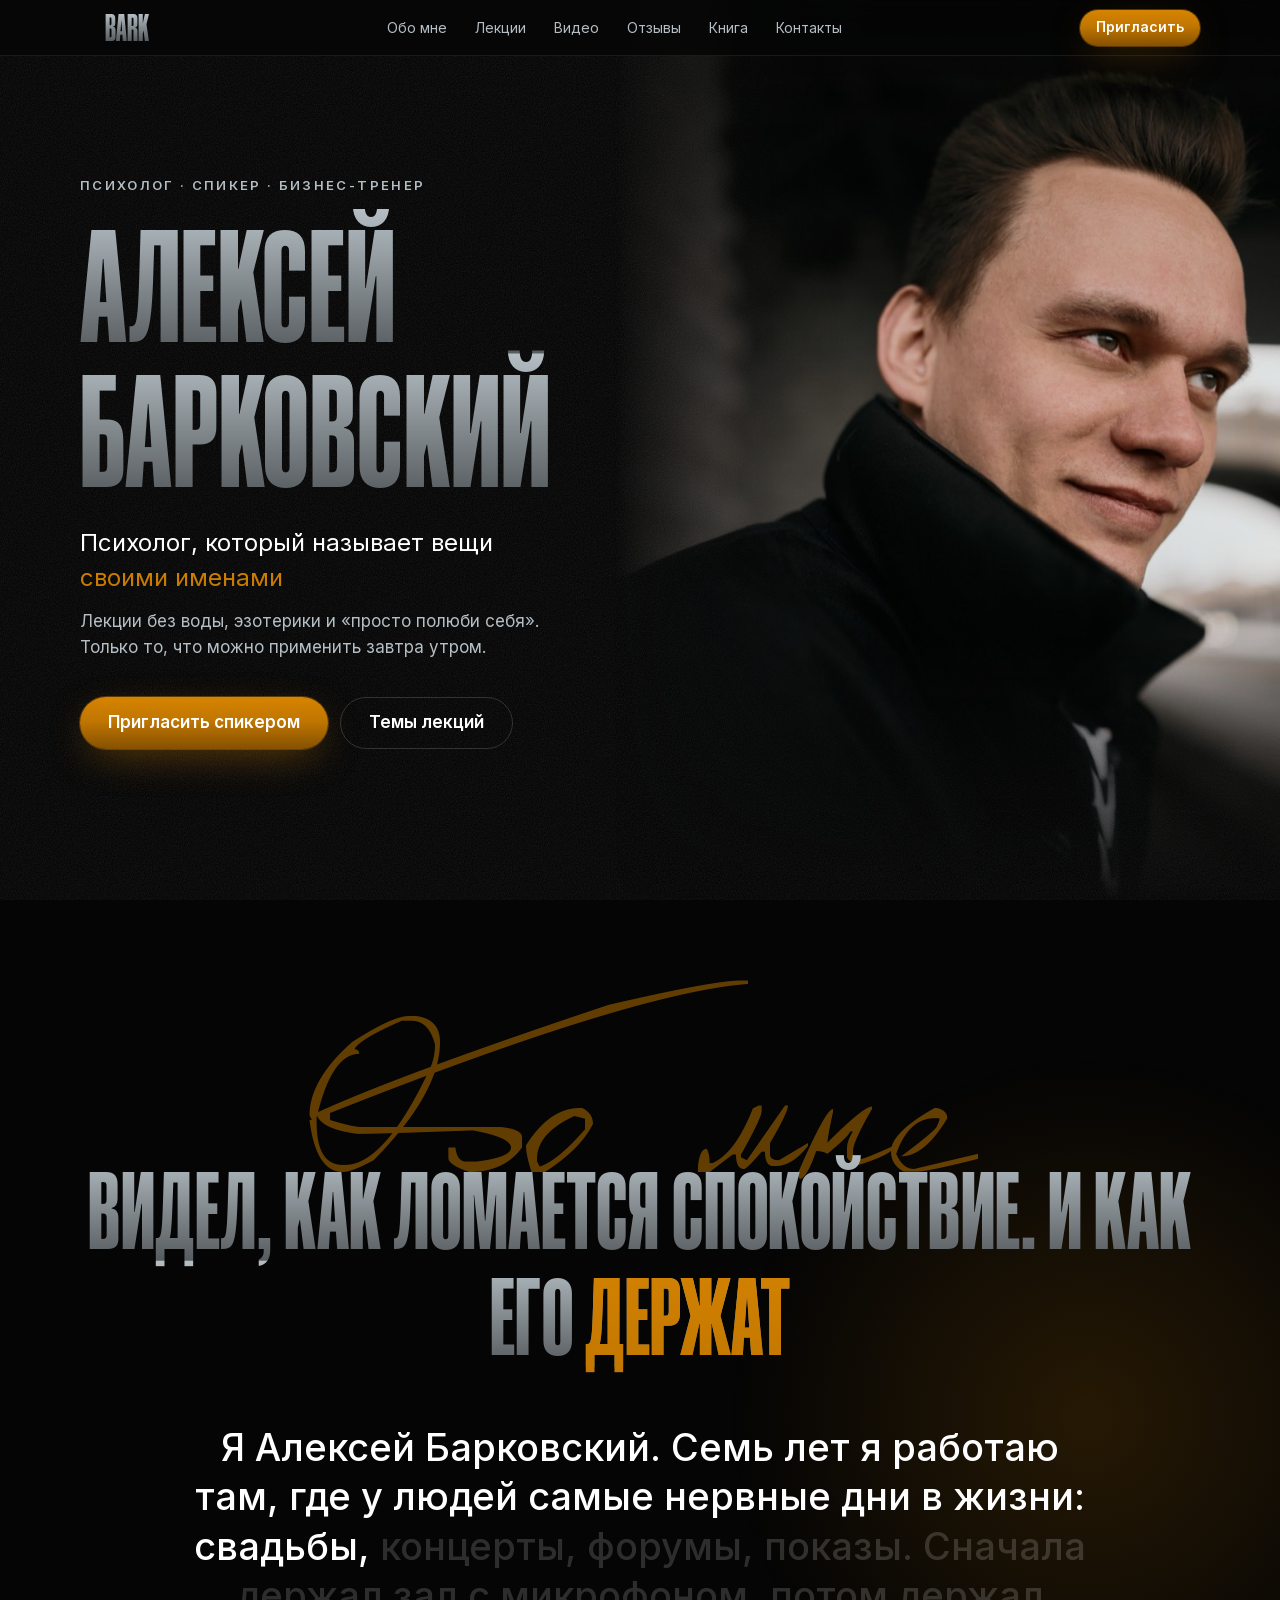
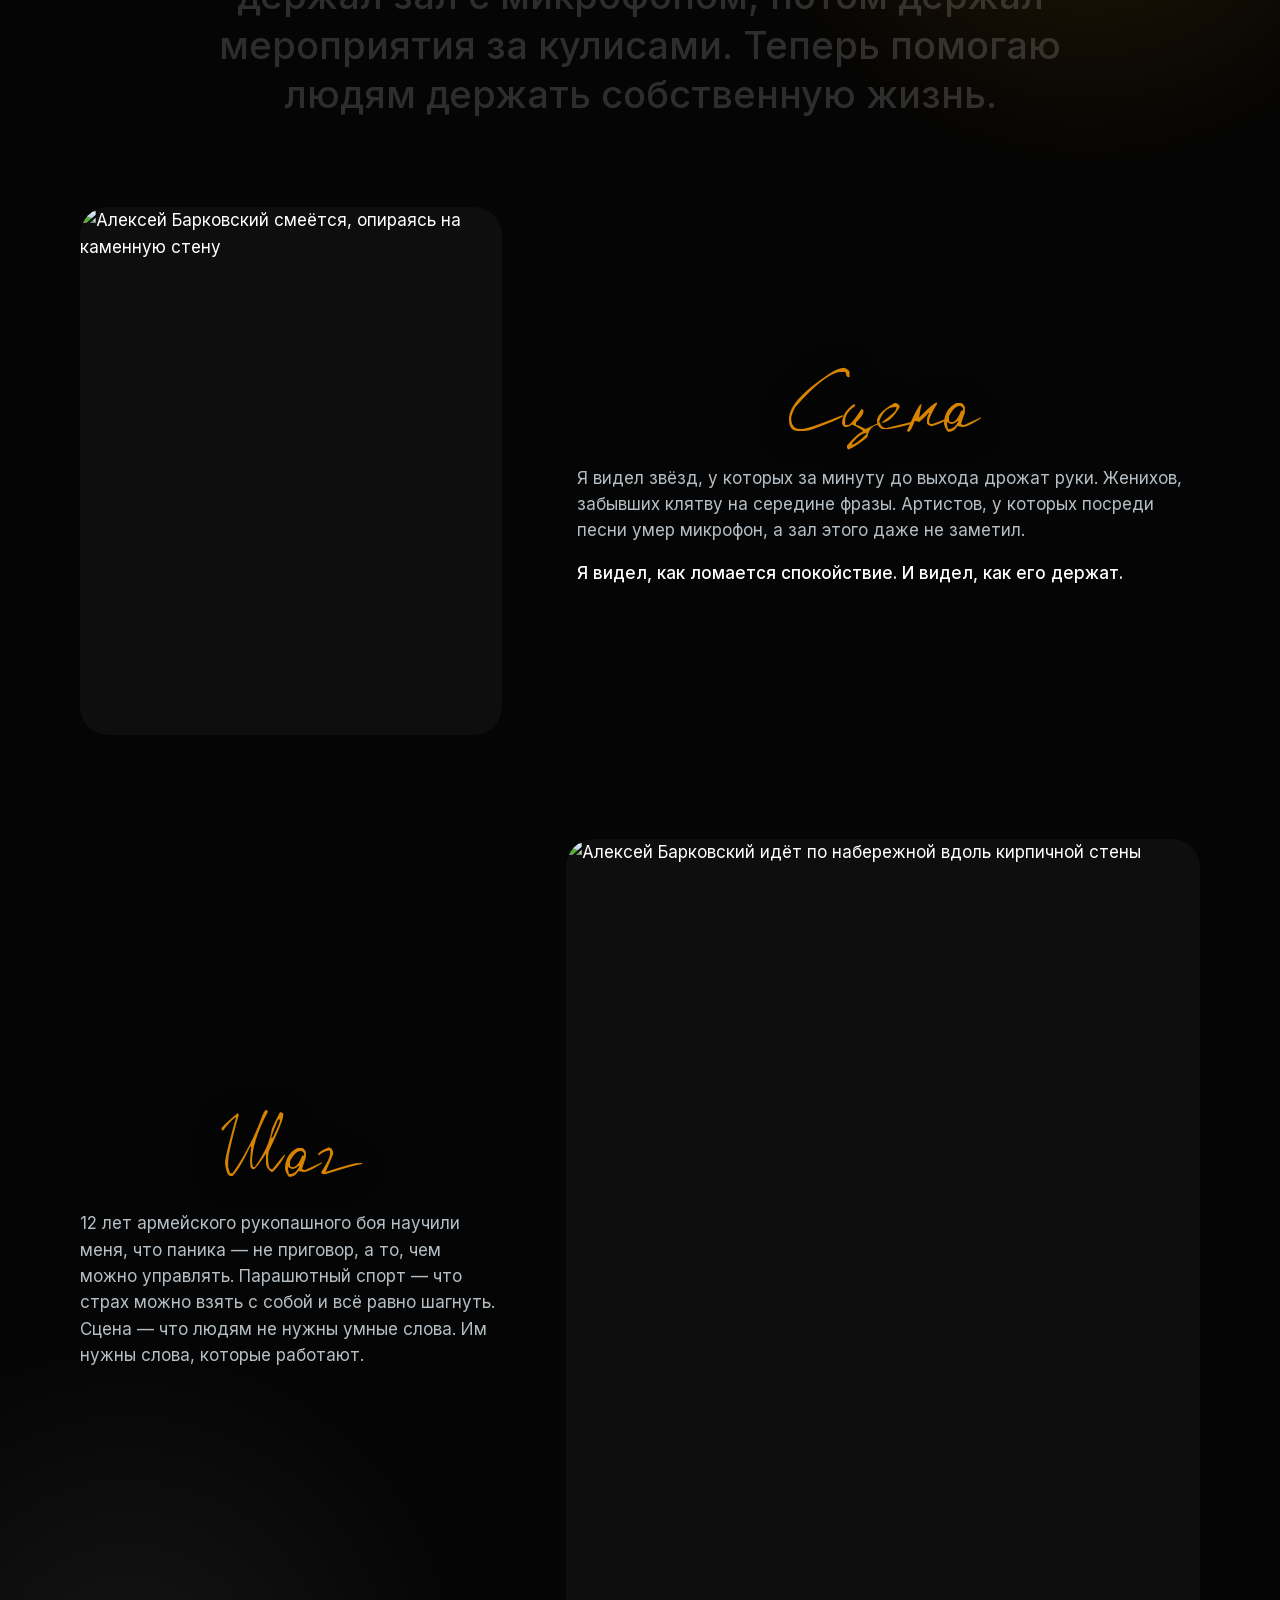
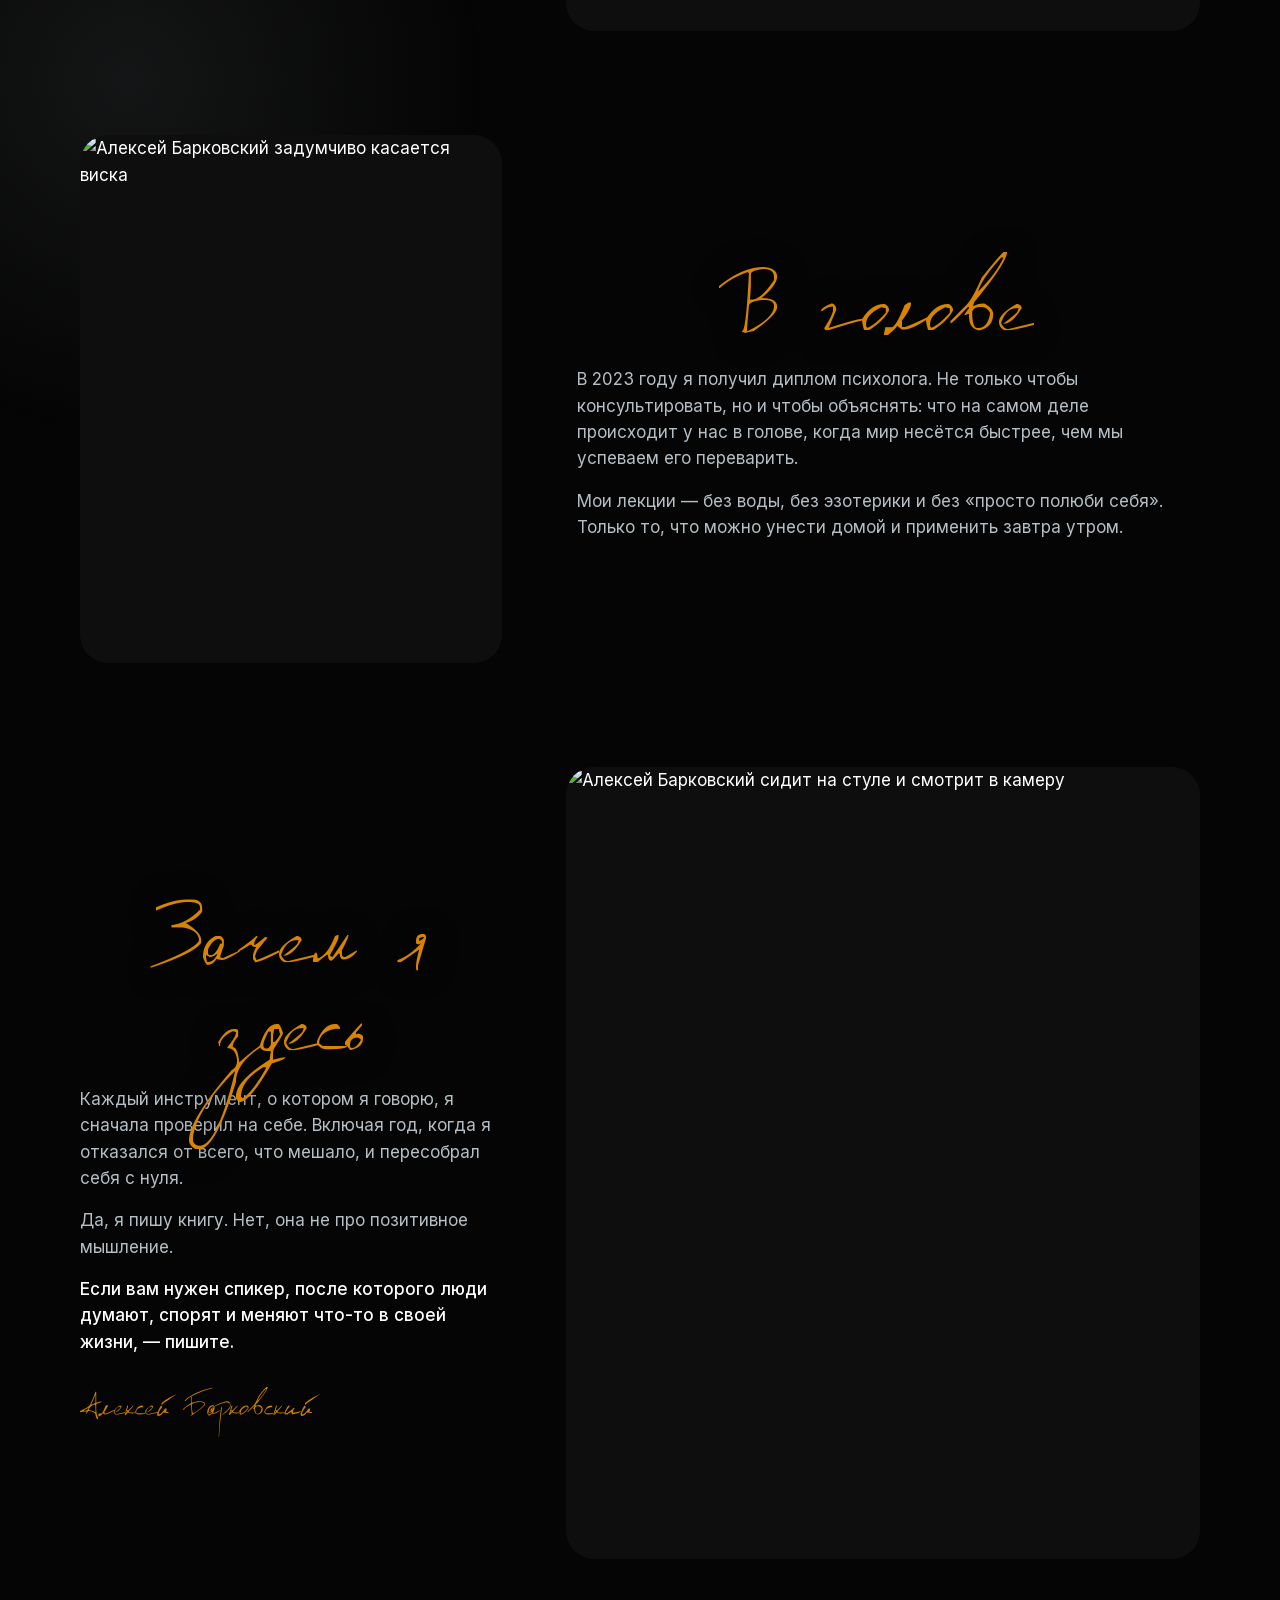
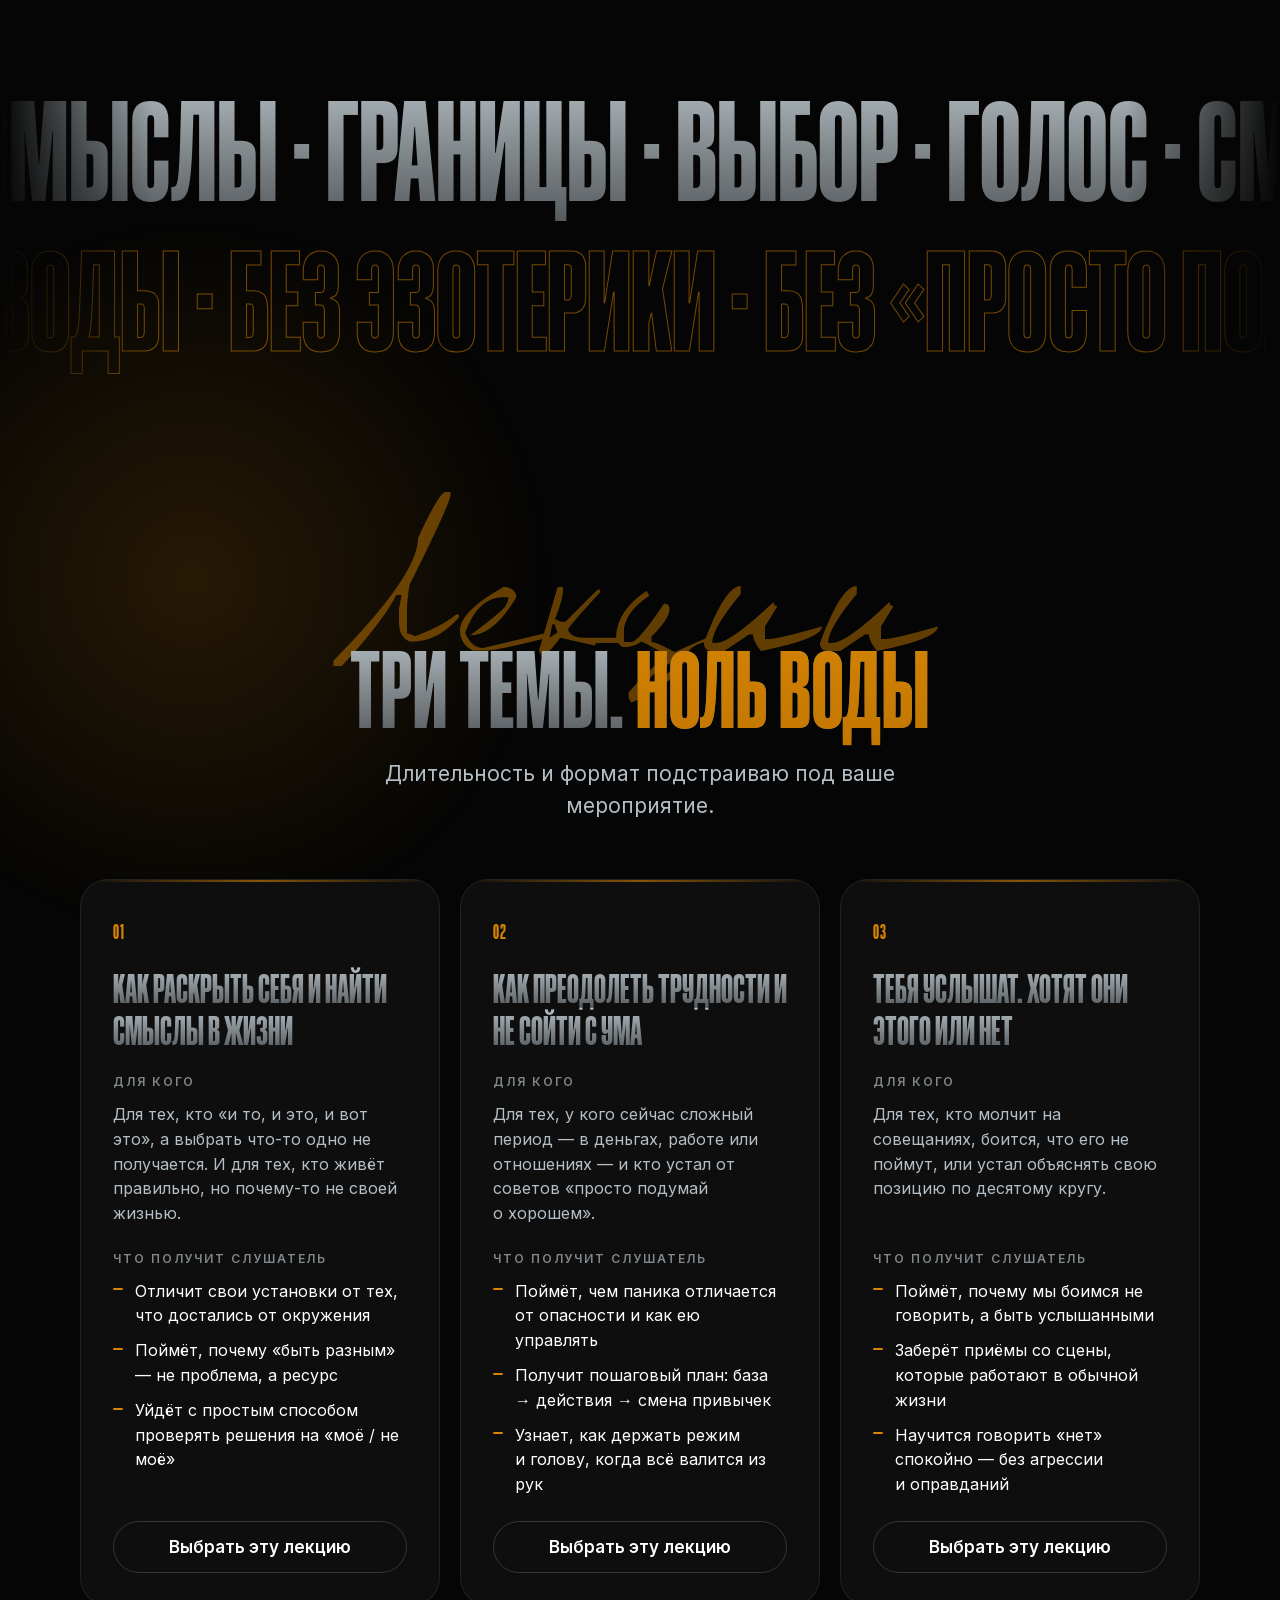
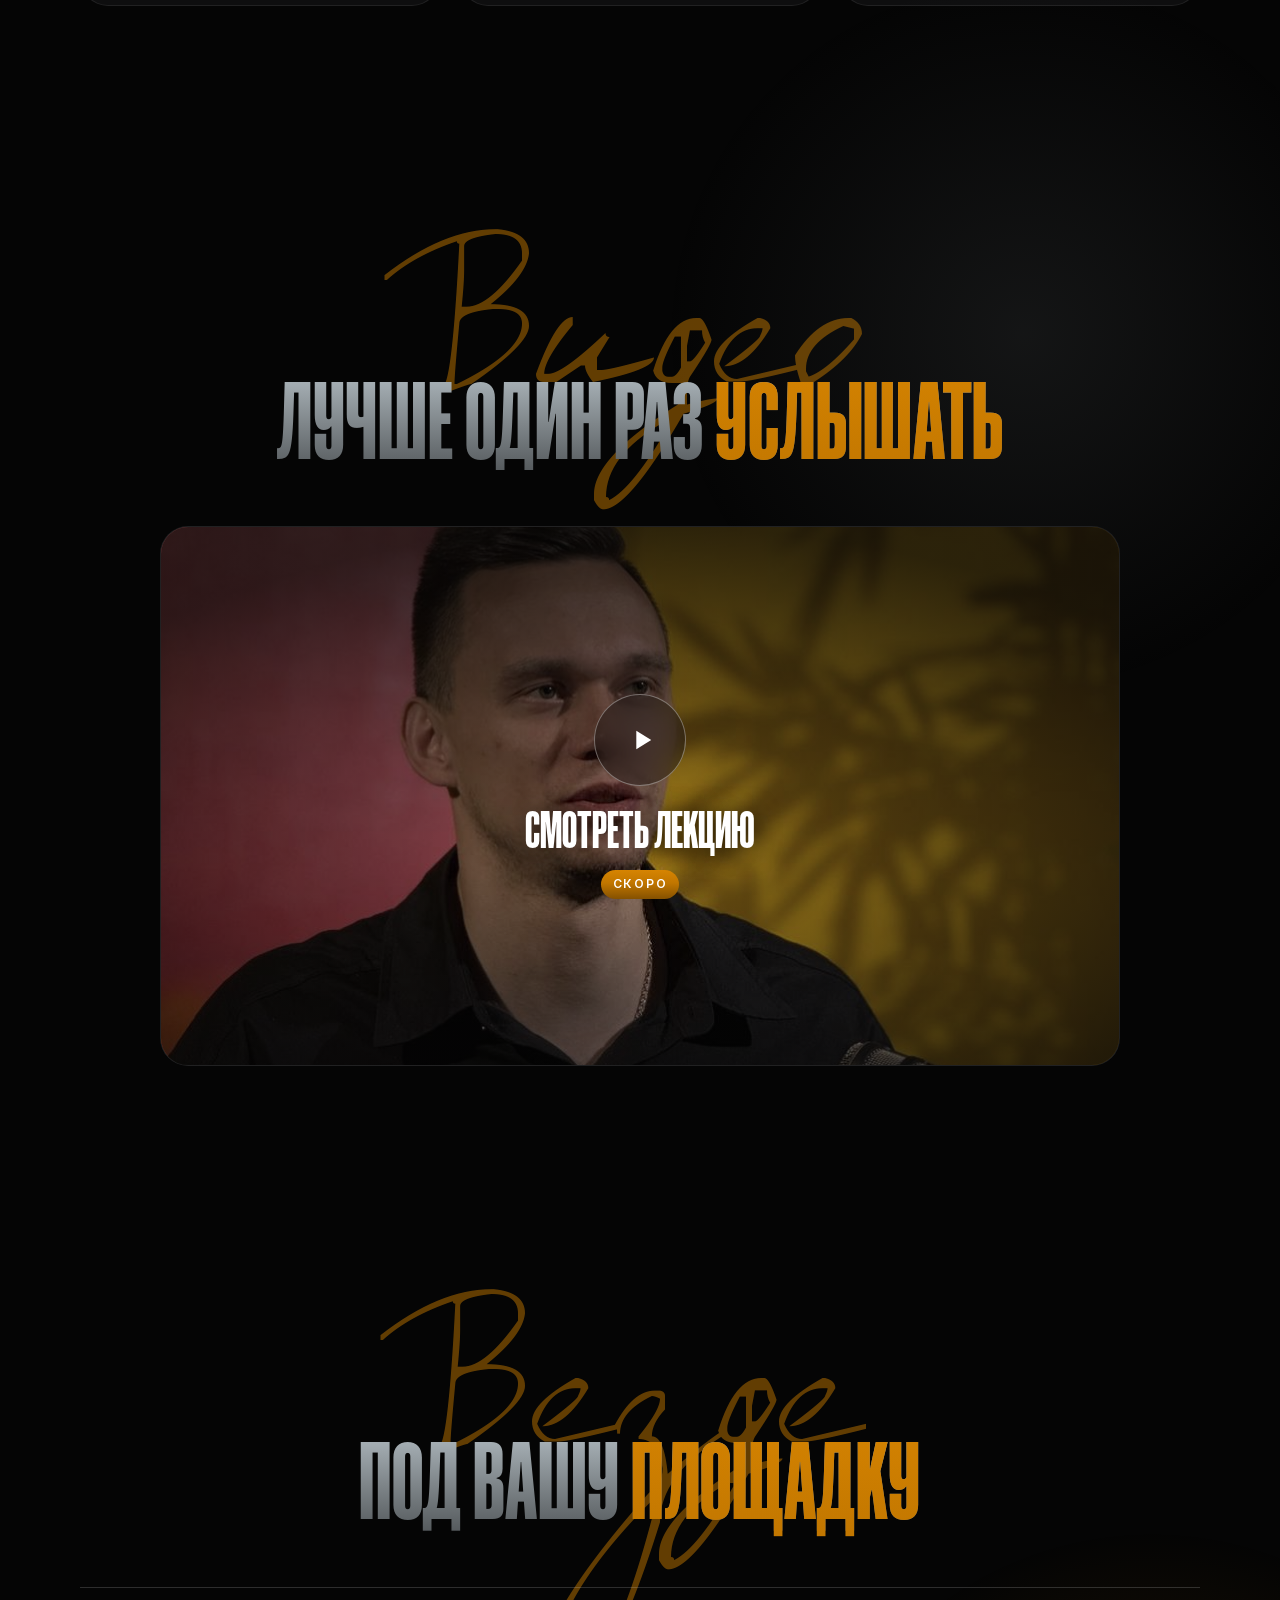
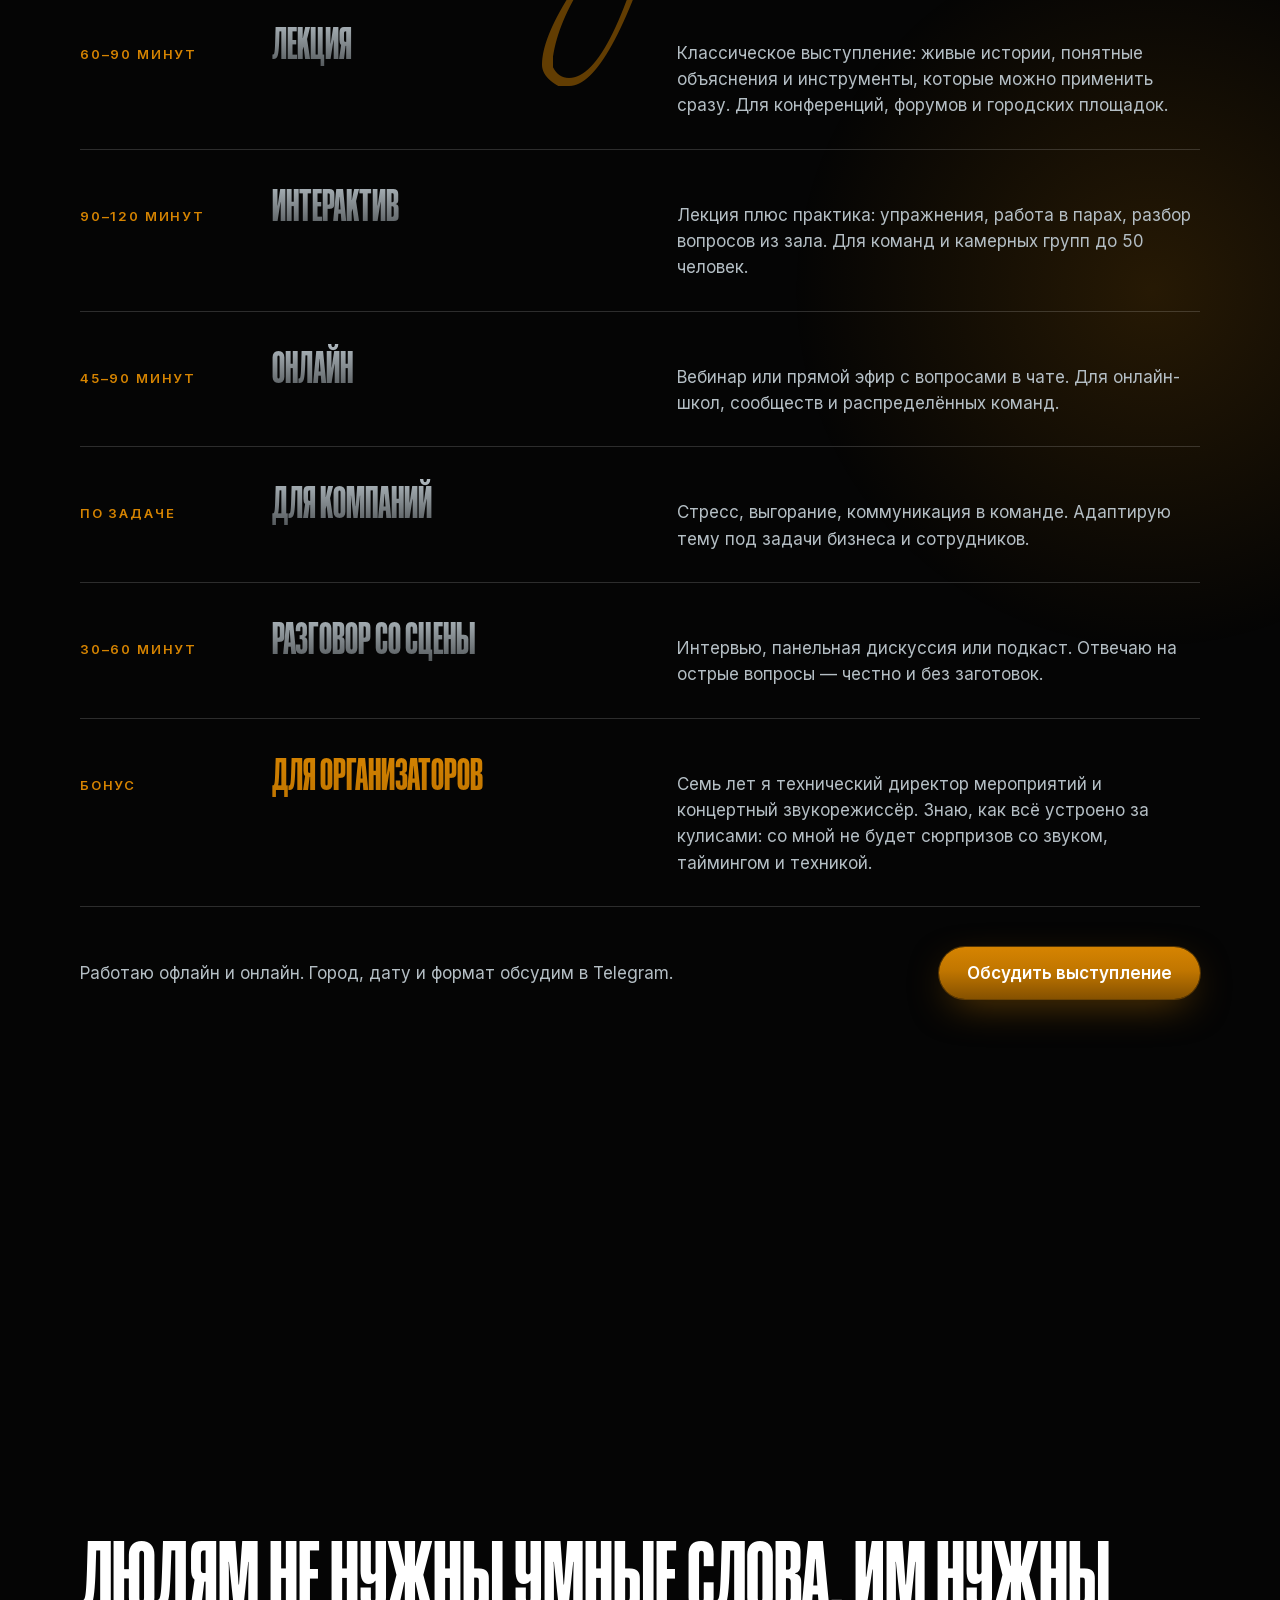
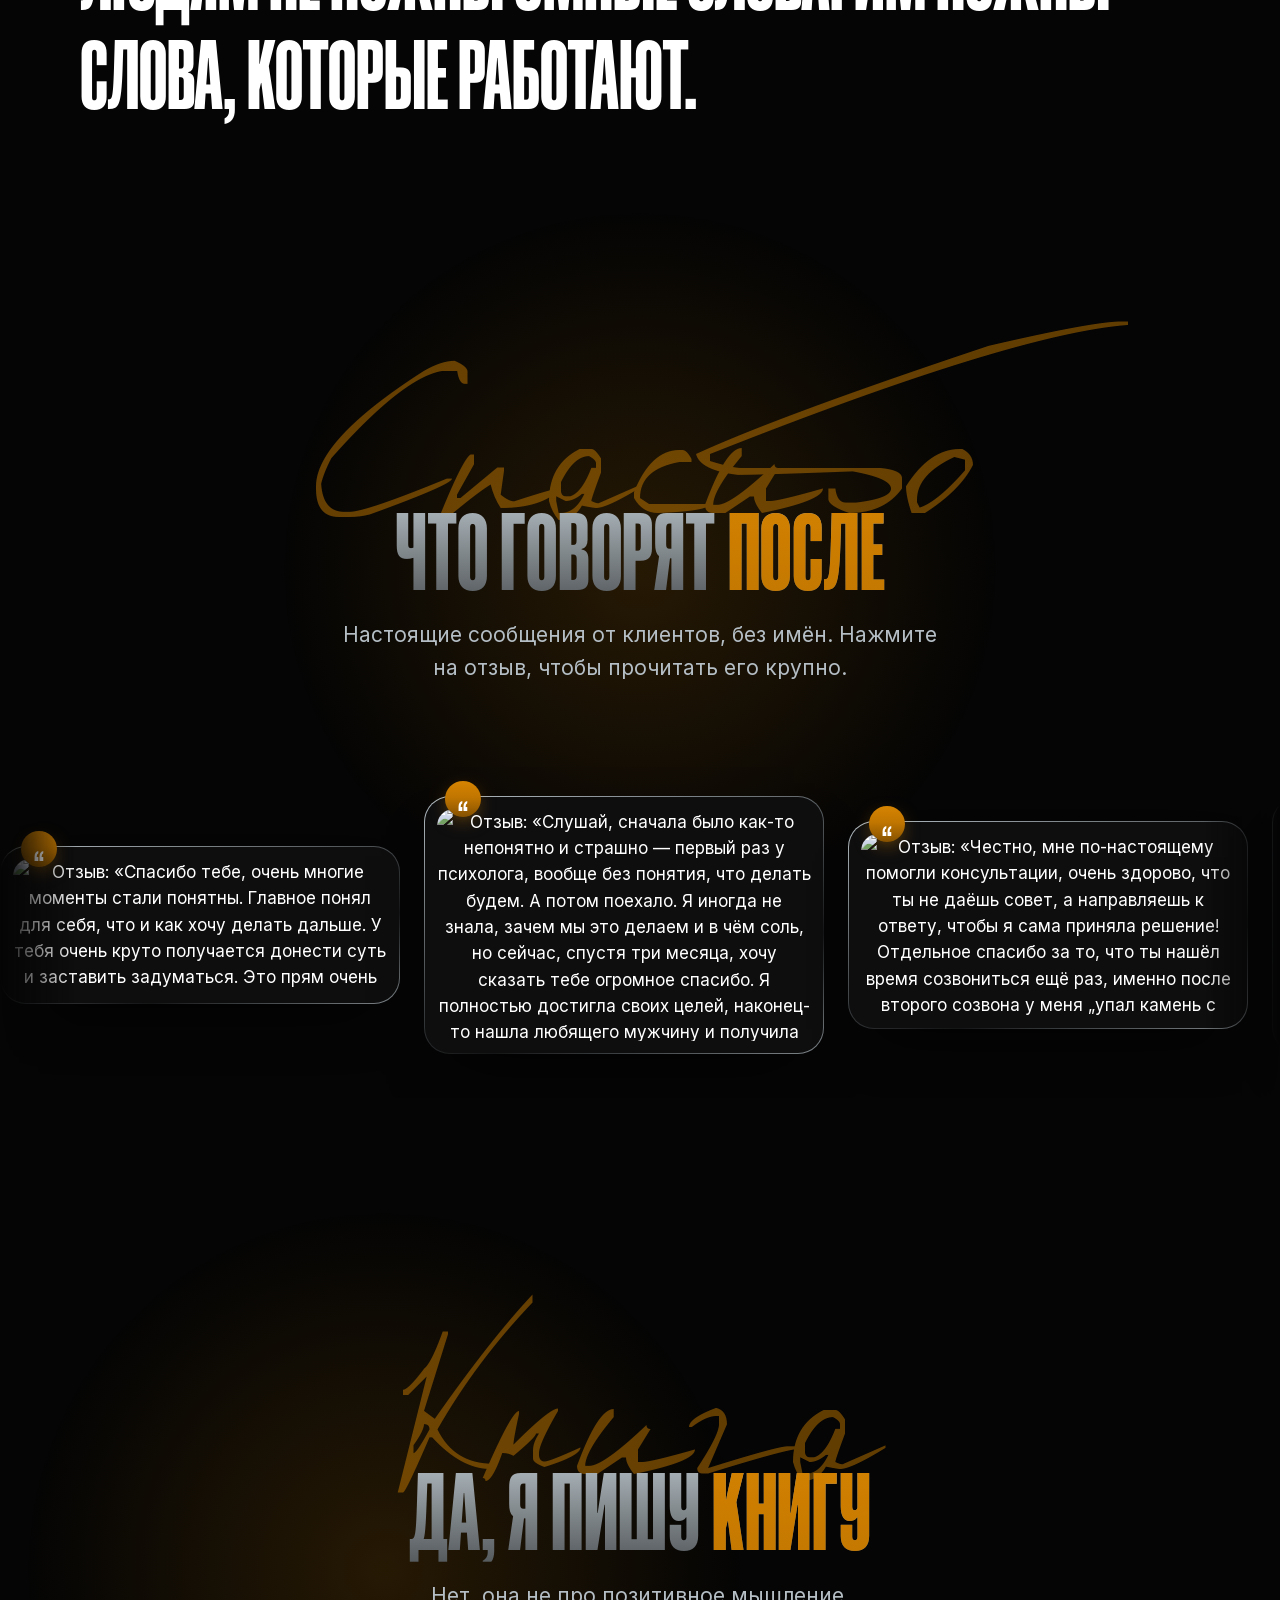
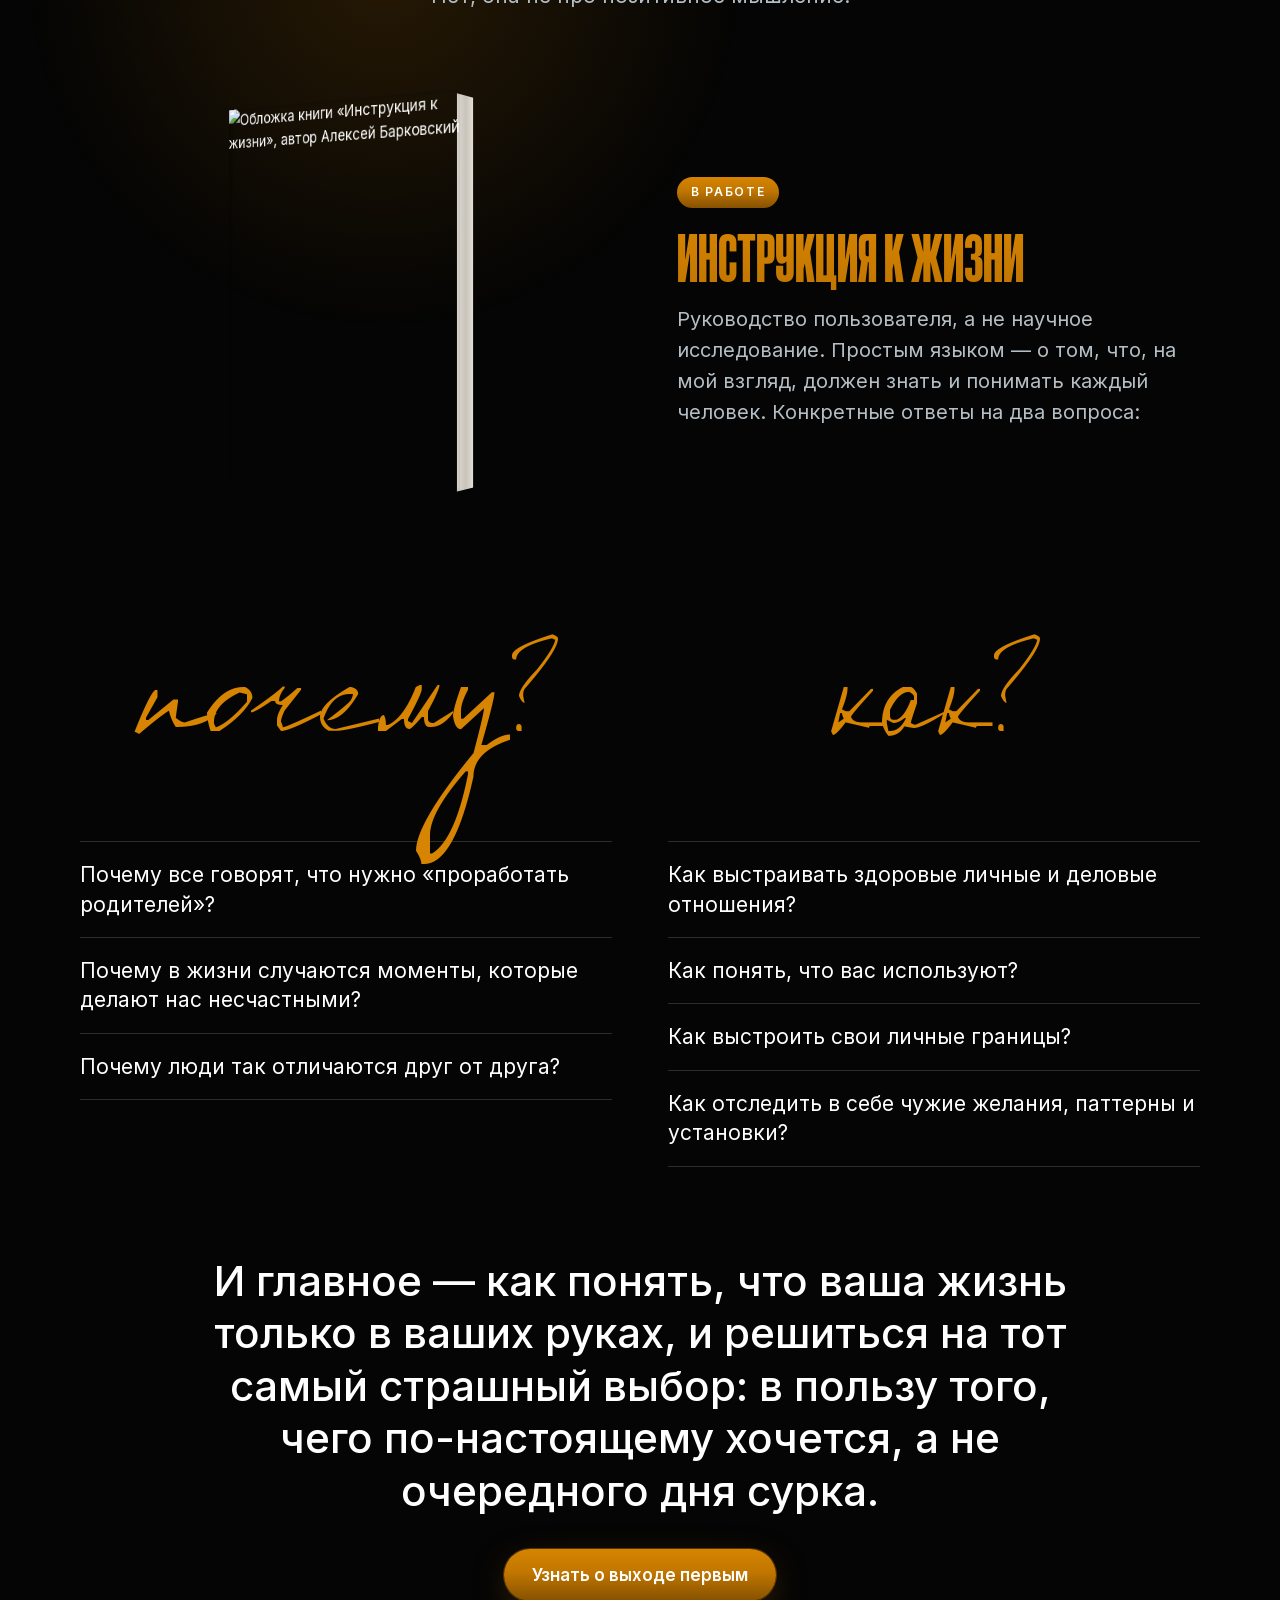
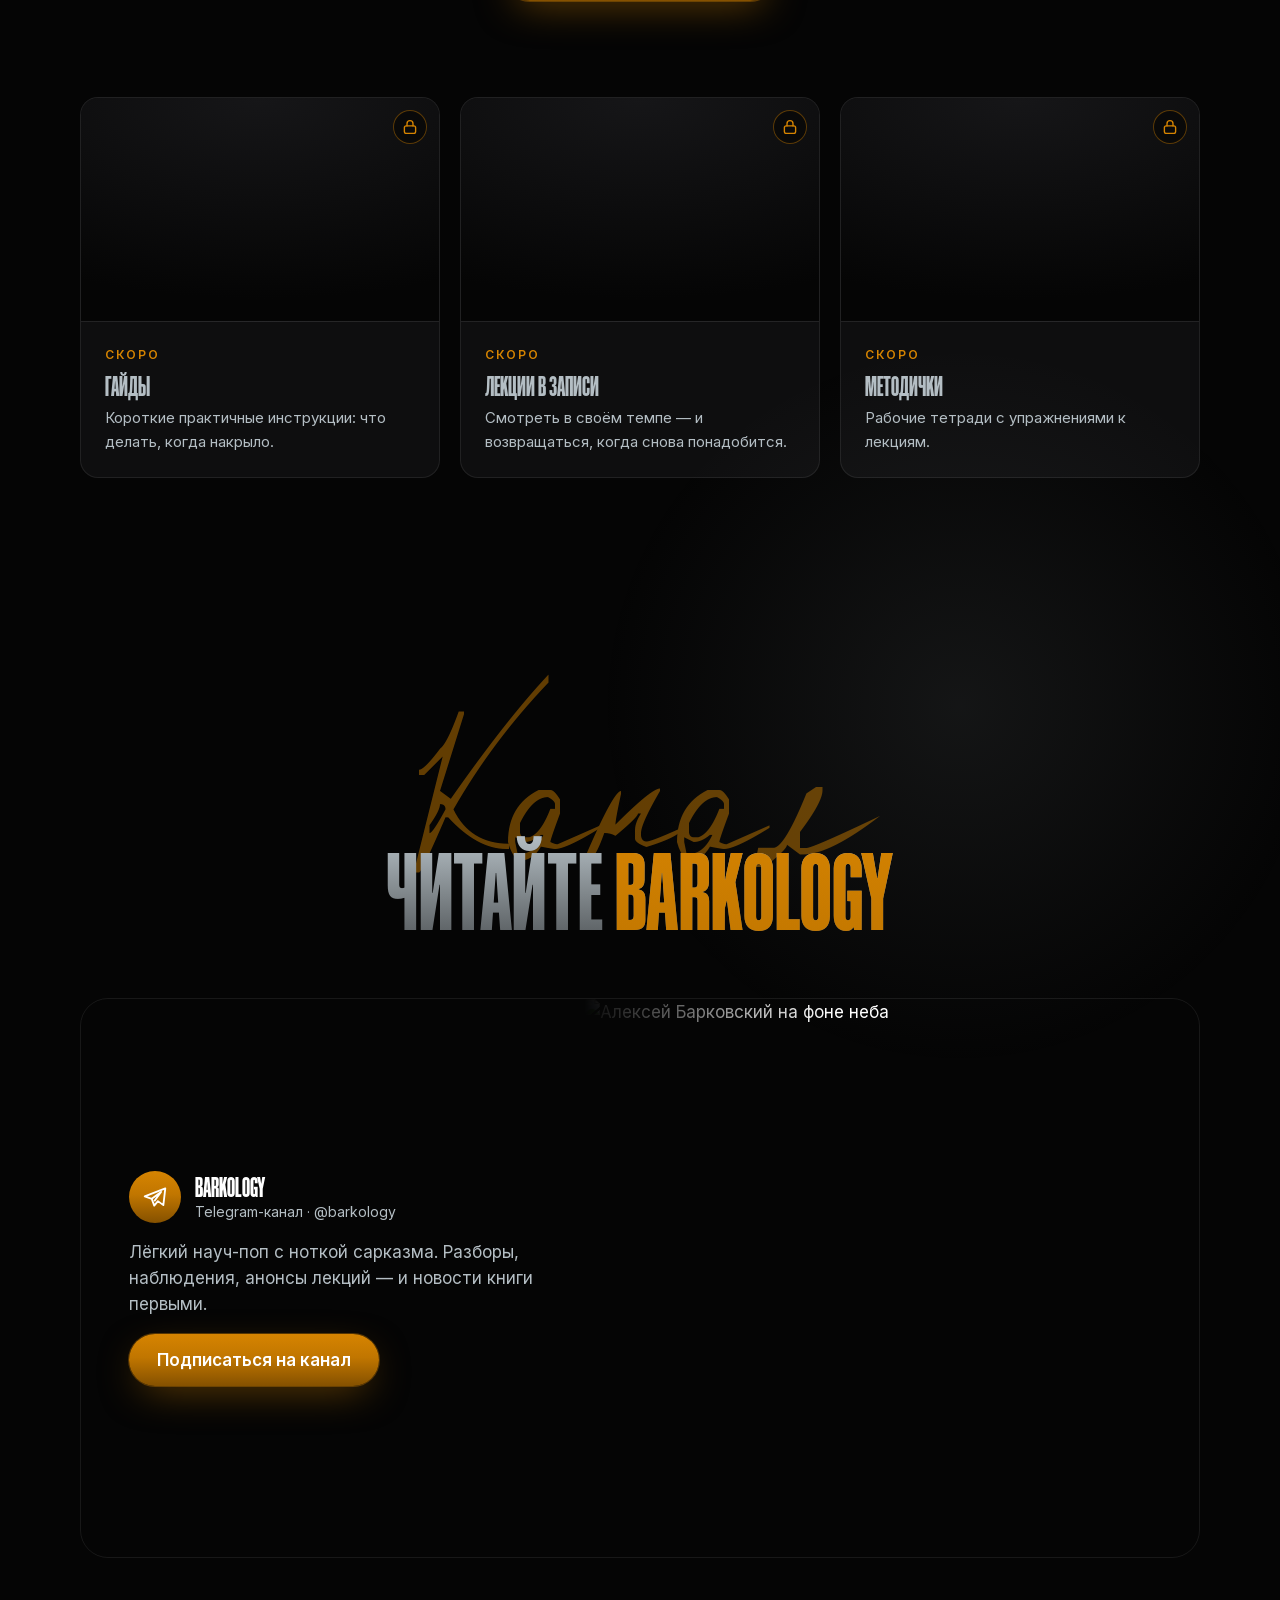
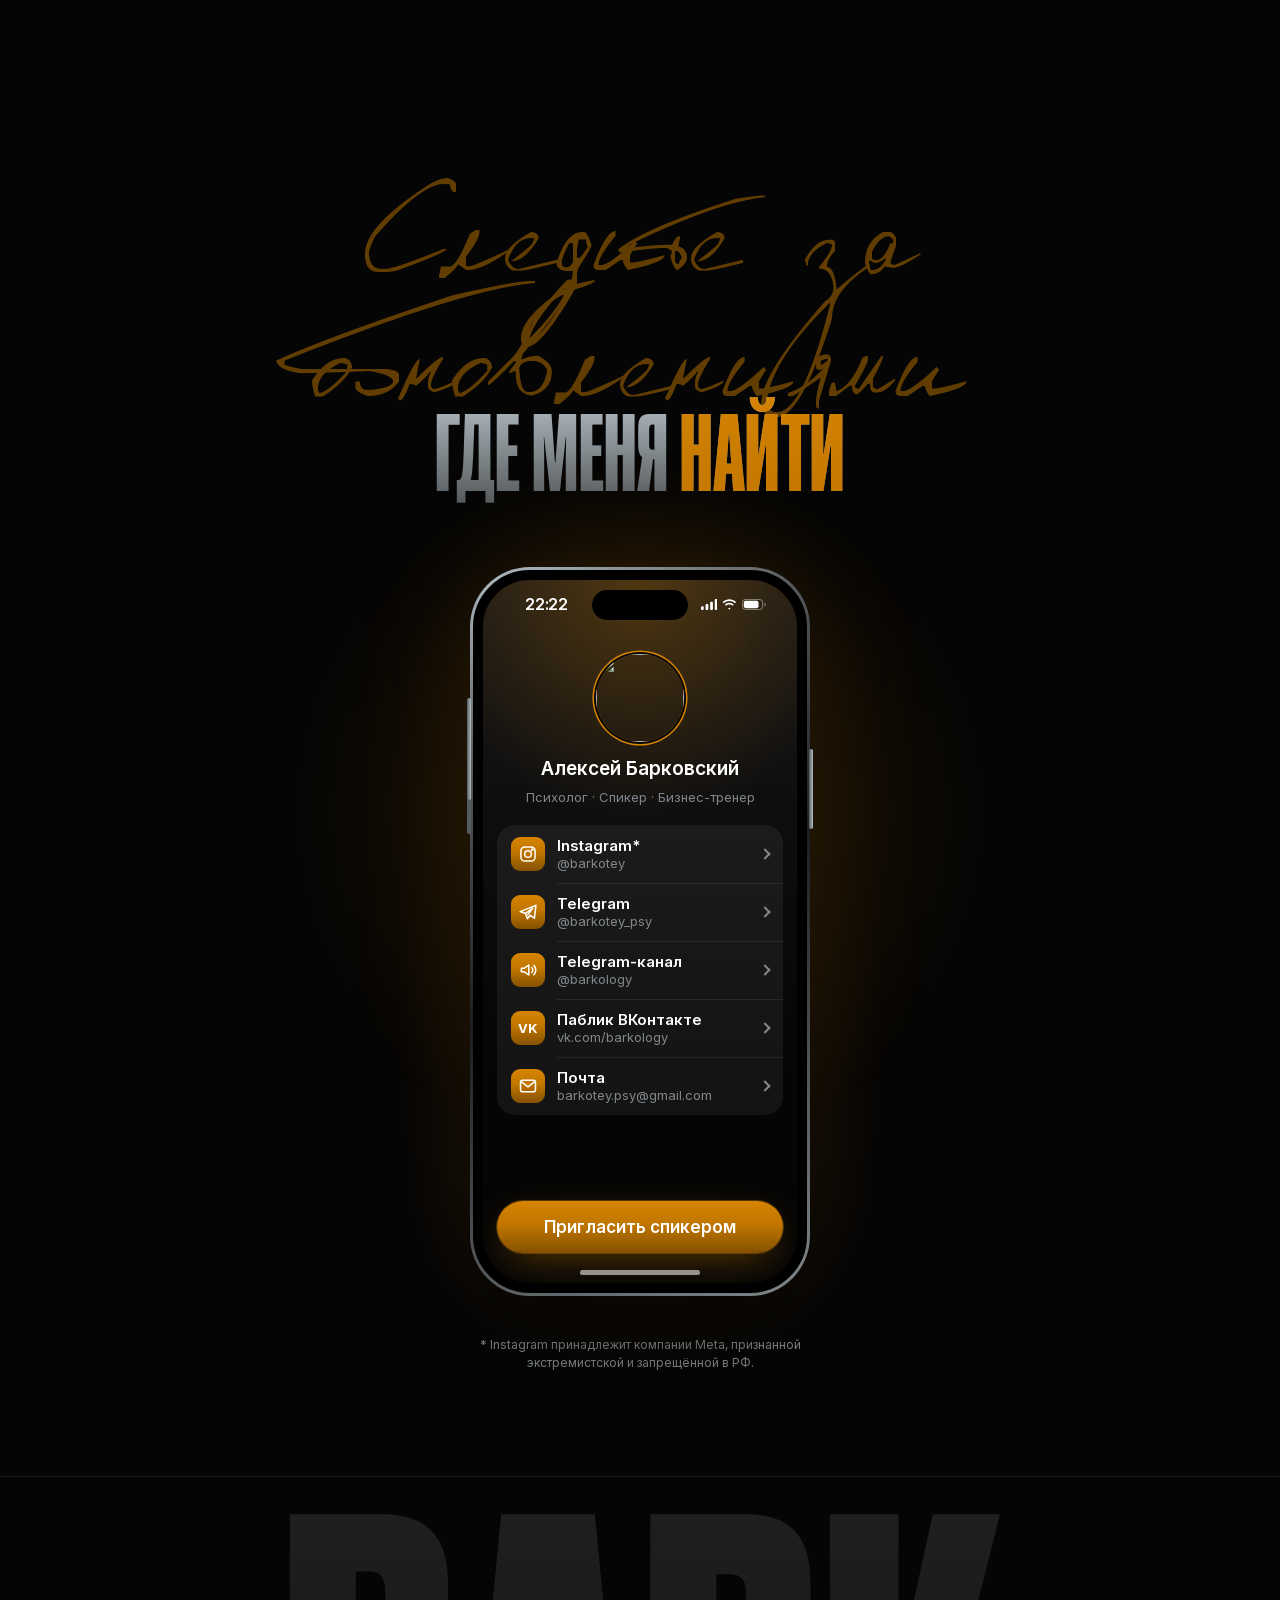
==== commit fbd77e21: "Новый дизайн: анимации как у Apple, iPhone с контактами, книга, отзывы, канал - заголовки серебром, " ====
--- a/index.html
+++ b/index.html
@@ -3,12 +3,27 @@
 <head>
   <meta charset="utf-8">
   <meta name="viewport" content="width=device-width, initial-scale=1, viewport-fit=cover">
-  <title>Алексей Барковский — психолог и лектор</title>
+  <title>Алексей Барковский — психолог, спикер, бизнес-тренер</title>
   <meta name="description" content="Психолог, который называет вещи своими именами. Лекции без воды и эзотерики: о смыслах, трудностях и умении быть услышанным. Пригласить спикером на мероприятие.">
   <meta name="theme-color" content="#050505">
   <meta name="color-scheme" content="dark">
 
+  <!-- Превью ссылки в Telegram, VK и мессенджерах.
+       После подключения домена замените «assets/img/og-image.jpg» и адрес в og:url на полный адрес сайта,
+       например https://barkovsky.ru/assets/img/og-image.jpg -->
+  <meta property="og:type" content="website">
+  <meta property="og:locale" content="ru_RU">
+  <meta property="og:site_name" content="BARK — Алексей Барковский">
+  <meta property="og:title" content="Алексей Барковский — психолог, спикер, бизнес-тренер">
+  <meta property="og:description" content="Психолог, который называет вещи своими именами. Лекции без воды и эзотерики. Пригласить спикером на мероприятие.">
+  <meta property="og:image" content="assets/img/og-image.jpg">
+  <meta property="og:image:width" content="1200">
+  <meta property="og:image:height" content="630">
+  <meta property="og:url" content="">
+  <meta name="twitter:card" content="summary_large_image">
+
   <link rel="icon" href="assets/img/favicon.svg" type="image/svg+xml">
+  <link rel="apple-touch-icon" href="assets/img/apple-touch-icon.png">
 
   <link rel="preload" href="assets/fonts/coolvetica-compressed-heavy.woff2" as="font" type="font/woff2" crossorigin>
   <link rel="preload" href="assets/fonts/inter-cyrillic.woff2" as="font" type="font/woff2" crossorigin>
@@ -22,97 +37,121 @@
   <header class="header">
     <div class="container header__inner">
       <a class="header__logo" href="#top" aria-label="BARK — наверх">
-        <span class="mark mark--cat-face" aria-hidden="true"></span>
+        <span class="mark mark--cat" aria-hidden="true"></span>
         <span class="mark mark--bark" aria-hidden="true"></span>
       </a>
       <nav class="header__nav" aria-label="Разделы сайта">
         <a href="#about">Обо мне</a>
         <a href="#lectures">Лекции</a>
         <a href="#video">Видео</a>
-        <a href="#formats">Форматы</a>
-        <a href="#soon">Книга</a>
+        <a href="#reviews">Отзывы</a>
+        <a href="#book">Книга</a>
         <a href="#contacts">Контакты</a>
       </nav>
-      <a class="btn btn--primary btn--small" href="https://t.me/barkotey" data-invite>Пригласить</a>
+      <a class="btn btn--primary btn--small" href="https://t.me/barkotey_psy" data-invite>Пригласить</a>
     </div>
   </header>
 
   <main id="top">
 
     <!-- ===================== 1. ПЕРВЫЙ ЭКРАН ===================== -->
-    <section class="hero" aria-label="Алексей Барковский">
+    <section class="hero" data-scroll="top" aria-label="Алексей Барковский">
       <div class="hero__photo">
         <img
           src="assets/img/hero-800.jpg"
           srcset="assets/img/hero-800.jpg 800w, assets/img/hero-1400.jpg 1400w"
           sizes="(min-width: 960px) 50vw, 100vw"
           width="800" height="1199"
-          alt="Алексей Барковский, психолог и лектор"
+          alt="Алексей Барковский, психолог и спикер"
           fetchpriority="high">
       </div>
-      <span class="hero__cat mark mark--cat-profile" aria-hidden="true"></span>
+      <span class="hero__cat mark mark--cat" aria-hidden="true"></span>
 
       <div class="container hero__content">
-        <p class="hero__roles intro">Психолог · Лектор · Коуч</p>
+        <p class="hero__roles intro">Психолог · Спикер · Бизнес-тренер</p>
         <h1 class="hero__name title intro" style="--delay: .1s">Алексей<br>Барковский</h1>
         <p class="hero__tagline lead intro" style="--delay: .2s">Психолог, который называет вещи <span class="accent">своими именами</span></p>
         <p class="hero__sub muted intro" style="--delay: .3s">Лекции без воды, эзотерики и «просто полюби себя». Только то, что можно применить завтра утром.</p>
         <div class="hero__actions intro" style="--delay: .4s">
-          <a class="btn btn--primary" href="https://t.me/barkotey" data-invite>Пригласить спикером</a>
+          <a class="btn btn--primary" href="https://t.me/barkotey_psy" data-invite>Пригласить спикером</a>
           <a class="btn btn--ghost" href="#lectures">Темы лекций</a>
         </div>
       </div>
     </section>
 
     <!-- ===================== 2. ОБО МНЕ ===================== -->
-    <section class="section about" id="about">
-      <div class="container about__grid">
-        <div class="section__head about__head reveal">
+    <section class="section about" id="about" data-scroll>
+      <span class="glow" style="--x: 85%; --y: 8%" aria-hidden="true"></span>
+      <span class="glow glow--silver" style="--x: 10%; --y: 55%" aria-hidden="true"></span>
+
+      <div class="container">
+        <div class="section__head reveal">
           <span class="eyebrow">Обо мне</span>
-          <h2 class="title about__title">Видел, как ломается спокойствие. И&nbsp;как его <span class="accent">держат</span></h2>
-        </div>
-
-        <figure class="about__photo reveal">
-          <img
-            src="assets/img/about-700.jpg"
-            srcset="assets/img/about-700.jpg 700w, assets/img/about-1100.jpg 1100w"
-            sizes="(min-width: 960px) 40vw, 100vw"
-            width="700" height="933"
-            alt="Алексей Барковский держит пальцы у висков"
-            loading="lazy">
-        </figure>
-
-        <div class="about__body">
-          <p class="lead reveal">Я Алексей Барковский. Семь лет я работаю там, где у людей самые нервные дни в жизни: свадьбы, концерты, форумы, показы. Сначала держал зал с микрофоном, потом держал мероприятия за кулисами. Теперь помогаю людям держать собственную жизнь.</p>
-
-          <ul class="about__facts">
-            <li class="fact reveal"><span class="fact__num">7 лет</span><span class="fact__label">в ивенте: на сцене с микрофоном и за кулисами</span></li>
-            <li class="fact reveal" style="--delay: .08s"><span class="fact__num">12 лет</span><span class="fact__label">армейского рукопашного боя: паника — не приговор</span></li>
-            <li class="fact reveal" style="--delay: .16s"><span class="fact__num">2023</span><span class="fact__label">диплом психолога</span></li>
-            <li class="fact reveal" style="--delay: .24s"><span class="fact__num">1 книга</span><span class="fact__label">в работе</span></li>
-          </ul>
-
-          <details class="about__more reveal">
-            <summary class="btn btn--ghost">Читать полностью</summary>
-            <div class="about__full">
+          <h2 class="title">Видел, как ломается спокойствие. И&nbsp;как его <span class="accent">держат</span></h2>
+        </div>
+
+        <p class="about__intro" data-scroll="words">Я Алексей Барковский. Семь лет я работаю там, где у людей самые нервные дни в жизни: свадьбы, концерты, форумы, показы. Сначала держал зал с микрофоном, потом держал мероприятия за кулисами. Теперь помогаю людям держать собственную жизнь.</p>
+
+        <div class="about__zones">
+          <article class="zone reveal">
+            <figure class="zone__photo">
+              <img src="assets/img/about-stage.jpg" width="800" height="1199" alt="Алексей Барковский смеётся, опираясь на каменную стену" loading="lazy">
+            </figure>
+            <div class="zone__body">
+              <h3 class="zone__label">Сцена</h3>
               <p>Я видел звёзд, у которых за минуту до выхода дрожат руки. Женихов, забывших клятву на середине фразы. Артистов, у которых посреди песни умер микрофон, а зал этого даже не заметил.</p>
-              <p>Я видел, как ломается спокойствие. И видел, как его держат.</p>
+              <p class="zone__accent">Я видел, как ломается спокойствие. И видел, как его держат.</p>
+            </div>
+          </article>
+
+          <article class="zone reveal">
+            <figure class="zone__photo">
+              <img src="assets/img/about-fear.jpg" width="800" height="1199" alt="Алексей Барковский идёт по набережной вдоль кирпичной стены" loading="lazy">
+            </figure>
+            <div class="zone__body">
+              <h3 class="zone__label">Шаг</h3>
               <p>12 лет армейского рукопашного боя научили меня, что паника — не приговор, а то, чем можно управлять. Парашютный спорт — что страх можно взять с собой и всё равно шагнуть. Сцена — что людям не нужны умные слова. Им нужны слова, которые работают.</p>
-              <p>В 2023 году я получил диплом психолога. Не чтобы консультировать, а чтобы объяснять: что на самом деле происходит у нас в голове, когда мир несётся быстрее, чем мы успеваем его переварить.</p>
+            </div>
+          </article>
+
+          <article class="zone reveal">
+            <figure class="zone__photo">
+              <img src="assets/img/about-mind.jpg" width="800" height="1066" alt="Алексей Барковский задумчиво касается виска" loading="lazy">
+            </figure>
+            <div class="zone__body">
+              <h3 class="zone__label">В голове</h3>
+              <p>В 2023 году я получил диплом психолога. Не только чтобы консультировать, но и чтобы объяснять: что на самом деле происходит у нас в голове, когда мир несётся быстрее, чем мы успеваем его переварить.</p>
               <p>Мои лекции — без воды, без эзотерики и без «просто полюби себя». Только то, что можно унести домой и применить завтра утром.</p>
+            </div>
+          </article>
+
+          <article class="zone reveal">
+            <figure class="zone__photo">
+              <img src="assets/img/about-why.jpg" width="800" height="1066" alt="Алексей Барковский сидит на стуле и смотрит в камеру" loading="lazy">
+            </figure>
+            <div class="zone__body">
+              <h3 class="zone__label">Зачем я здесь</h3>
               <p>Каждый инструмент, о котором я говорю, я сначала проверил на себе. Включая год, когда я отказался от всего, что мешало, и пересобрал себя с нуля.</p>
               <p>Да, я пишу книгу. Нет, она не про позитивное мышление.</p>
-              <p>Если вам нужен лектор, после которого люди думают, спорят и меняют что-то в своей жизни, — пишите.</p>
-            </div>
-          </details>
-
-          <span class="about__signature mark mark--signature reveal" role="img" aria-label="Подпись: Алексей Барковский"></span>
-        </div>
-      </div>
-    </section>
+              <p class="zone__accent">Если вам нужен спикер, после которого люди думают, спорят и меняют что-то в своей жизни, — пишите.</p>
+              <span class="zone__signature mark mark--signature" role="img" aria-label="Подпись: Алексей Барковский"></span>
+            </div>
+          </article>
+        </div>
+      </div>
+    </section>
+
+    <!-- Бегущая строка-разделитель (украшение) -->
+    <div class="ticker" data-scroll aria-hidden="true">
+      <p class="ticker__row">Смыслы · Границы · Выбор · Голос · Смыслы · Границы · Выбор · Голос · Смыслы · Границы ·</p>
+      <p class="ticker__row ticker__row--outline">Без воды · Без эзотерики · Без «просто полюби себя» · Без воды · Без эзотерики ·</p>
+    </div>
 
     <!-- ===================== 3. ТЕМЫ ЛЕКЦИЙ ===================== -->
-    <section class="section lectures" id="lectures">
+    <section class="section lectures" id="lectures" data-scroll>
+      <span class="glow" style="--x: 15%; --y: 30%" aria-hidden="true"></span>
+      <span class="watermark watermark--right mark mark--cat" aria-hidden="true"></span>
+
       <div class="container">
         <div class="section__head reveal">
           <span class="eyebrow">Лекции</span>
@@ -123,7 +162,7 @@
         <div class="lectures__list">
 
           <!-- ЛЕКЦИЯ: НАЧАЛО -->
-          <article class="lecture reveal">
+          <article class="lecture" style="--i: 0">
             <span class="lecture__num">01</span>
             <h3 class="lecture__title">Как раскрыть себя и найти смыслы в&nbsp;жизни</h3>
             <div class="lecture__block">
@@ -138,11 +177,11 @@
                 <li>Уйдёт с простым способом проверять решения на «моё / не моё»</li>
               </ul>
             </div>
-            <a class="btn btn--ghost lecture__btn" href="https://t.me/barkotey" data-invite="Как раскрыть себя и найти смыслы в жизни">Хочу эту лекцию</a>
+            <a class="btn btn--ghost lecture__btn" href="https://t.me/barkotey_psy" data-invite="Как раскрыть себя и найти смыслы в жизни">Выбрать эту лекцию</a>
           </article>
           <!-- ЛЕКЦИЯ: КОНЕЦ -->
 
-          <article class="lecture reveal" style="--delay: .1s">
+          <article class="lecture" style="--i: 1">
             <span class="lecture__num">02</span>
             <h3 class="lecture__title">Как преодолеть трудности и не сойти с&nbsp;ума</h3>
             <div class="lecture__block">
@@ -157,10 +196,10 @@
                 <li>Узнает, как держать режим и&nbsp;голову, когда всё валится из рук</li>
               </ul>
             </div>
-            <a class="btn btn--ghost lecture__btn" href="https://t.me/barkotey" data-invite="Как преодолеть трудности и не сойти с ума">Хочу эту лекцию</a>
-          </article>
-
-          <article class="lecture reveal" style="--delay: .2s">
+            <a class="btn btn--ghost lecture__btn" href="https://t.me/barkotey_psy" data-invite="Как преодолеть трудности и не сойти с ума">Выбрать эту лекцию</a>
+          </article>
+
+          <article class="lecture" style="--i: 2">
             <span class="lecture__num">03</span>
             <h3 class="lecture__title">Тебя услышат. Хотят они этого или&nbsp;нет</h3>
             <div class="lecture__block">
@@ -175,7 +214,7 @@
                 <li>Научится говорить «нет» спокойно — без агрессии и&nbsp;оправданий</li>
               </ul>
             </div>
-            <a class="btn btn--ghost lecture__btn" href="https://t.me/barkotey" data-invite="Тебя услышат. Хотят они этого или нет">Хочу эту лекцию</a>
+            <a class="btn btn--ghost lecture__btn" href="https://t.me/barkotey_psy" data-invite="Тебя услышат. Хотят они этого или нет">Выбрать эту лекцию</a>
           </article>
 
         </div>
@@ -183,38 +222,41 @@
     </section>
 
     <!-- ===================== 4. ВИДЕО ===================== -->
-    <section class="section video" id="video">
+    <section class="section video" id="video" data-scroll>
+      <span class="glow glow--silver" style="--x: 80%; --y: 40%" aria-hidden="true"></span>
+
       <div class="container">
         <div class="section__head reveal">
           <span class="eyebrow">Видео</span>
           <h2 class="title">Лучше один раз <span class="accent">услышать</span></h2>
         </div>
 
-        <div class="video__frame reveal">
-          <!--
-            КАК ДОБАВИТЬ ВИДЕО ИЗ VK:
-            1. Откройте ролик в VK Видео → «Поделиться» → «Экспортировать» → скопируйте код.
-            2. Замените весь блок <div class="video__placeholder">…</div> ниже на этот код.
-            Пример кода:
-            <iframe src="https://vk.com/video_ext.php?oid=-000&id=000&hd=2" allow="autoplay; encrypted-media; fullscreen; picture-in-picture; screen-wake-lock;" allowfullscreen></iframe>
-          -->
-          <div class="video__placeholder">
-            <img src="assets/img/video-poster.jpg" width="960" height="1280" alt="Алексей Барковский говорит в микрофон" loading="lazy">
-            <div class="video__soon">
-              <span class="video__badge">Скоро</span>
-              <p class="video__text">Запись выступления появится здесь совсем скоро</p>
-              <a class="btn btn--ghost" href="https://t.me/barkology" target="_blank" rel="noopener">Читать мой Telegram</a>
-            </div>
-          </div>
+        <!--
+          КАК ДОБАВИТЬ ВИДЕО ИЗ VK
+          1. Откройте ролик в VK Видео → «Поделиться» → «Экспортировать» → в коде найдите адрес после src="…"
+             (он выглядит так: https://vk.com/video_ext.php?oid=-000&id=000&hash=000).
+          2. Вставьте этот адрес в data-video="" ниже, между кавычками.
+          Готово: кнопка «Смотреть лекцию» станет активной и будет включать видео прямо на сайте.
+          Плеер VK загружается только после нажатия — сайт открывается быстрее.
+        -->
+        <div class="video__frame reveal" data-video="">
+          <img class="video__poster" src="assets/img/video-poster.jpg" width="960" height="1280" alt="Алексей Барковский говорит в микрофон" loading="lazy">
+          <button class="video__play" type="button" disabled>
+            <span class="video__icon" aria-hidden="true"><svg viewBox="0 0 24 24"><path d="M8 5.5v13l10.5-6.5z" fill="currentColor"/></svg></span>
+            <span class="video__label">Смотреть лекцию</span>
+            <span class="video__soon">скоро</span>
+          </button>
         </div>
       </div>
     </section>
 
     <!-- ===================== 5. ФОРМАТЫ ВЫСТУПЛЕНИЙ ===================== -->
-    <section class="section formats" id="formats">
-      <div class="container">
-        <div class="section__head reveal">
-          <span class="eyebrow">Форматы</span>
+    <section class="section formats" id="formats" data-scroll>
+      <span class="glow" style="--x: 90%; --y: 60%" aria-hidden="true"></span>
+
+      <div class="container">
+        <div class="section__head reveal">
+          <span class="eyebrow">Везде</span>
           <h2 class="title">Под вашу <span class="accent">площадку</span></h2>
         </div>
 
@@ -253,73 +295,117 @@
 
         <div class="formats__cta reveal">
           <p class="muted">Работаю офлайн и онлайн. Город, дату и формат обсудим в Telegram.</p>
-          <a class="btn btn--primary" href="https://t.me/barkotey" data-invite>Обсудить выступление</a>
-        </div>
-      </div>
+          <a class="btn btn--primary" href="https://t.me/barkotey_psy" data-invite>Обсудить выступление</a>
+        </div>
+      </div>
+    </section>
+
+    <!-- Фото-вставка с цитатой (украшение между блоками) -->
+    <section class="interlude" data-scroll aria-label="Цитата">
+      <img
+        class="interlude__img"
+        src="assets/img/interlude-900.jpg"
+        srcset="assets/img/interlude-900.jpg 900w, assets/img/interlude-1600.jpg 1600w"
+        sizes="100vw"
+        width="1600" height="1067"
+        alt="Алексей Барковский в тени под мостом, лицо скрыто воротником"
+        loading="lazy">
+      <blockquote class="container interlude__quote">
+        <p data-scroll="words">Людям не нужны умные слова. Им нужны слова, которые работают.</p>
+      </blockquote>
     </section>
 
     <!-- ===================== 6. ОТЗЫВЫ ===================== -->
     <!--
-      Пока внутри reviews__list нет ни одного отзыва, весь блок скрыт автоматически.
-
       КАК ДОБАВИТЬ ОТЗЫВ
-      1. Скопируйте шаблон ниже — всё между строками «ШАБЛОН ↓» и «ШАБЛОН ↑».
-      2. Вставьте его внутрь <div class="reviews__list"> … </div> (ниже, на место строки «сюда»).
-      3. Замените текст, имя и подпись.
-         Фото необязательно: если его нет — удалите строку с <img>.
-         Фото кладите в папку assets/img/reviews/ (квадратное, примерно 200×200).
-
-      ШАБЛОН ↓
-      <figure class="review reveal">
-        <blockquote class="review__text">Текст отзыва без кавычек.</blockquote>
-        <figcaption class="review__author">
-          <img class="review__photo" src="assets/img/reviews/imya.jpg" width="56" height="56" alt="" loading="lazy">
-          <span class="review__name">Имя Фамилия</span>
-          <span class="review__role">Кто это: организатор, слушатель, компания</span>
-        </figcaption>
-      </figure>
-      ШАБЛОН ↑
+      1. Сохраните скриншот в папку assets/img/reviews/ под следующим номером, например review-6.jpg
+         (уменьшить до 900 px в ширину: sips --resampleWidth 900 -s format jpeg -s formatOptions 72 исходник --out assets/img/reviews/review-6.jpg).
+      2. Скопируйте любую строку <li>…</li> внутри <ul class="reviews__track"> и поменяйте в ней
+         номер картинки, её размеры (width/height) и текст в alt — его читают незрячие посетители и поисковики.
+      Лента сама подстроится под количество отзывов.
     -->
-    <section class="section reviews" id="reviews">
-      <div class="container">
-        <div class="section__head reveal">
-          <span class="eyebrow">Отзывы</span>
+    <section class="section reviews" id="reviews" data-scroll>
+      <span class="glow" style="--x: 50%; --y: 55%" aria-hidden="true"></span>
+
+      <div class="container">
+        <div class="section__head reveal">
+          <span class="eyebrow">Спасибо</span>
           <h2 class="title">Что говорят <span class="accent">после</span></h2>
-        </div>
-
-        <div class="reviews__list">
-          <!-- сюда: новые отзывы -->
-        </div>
-      </div>
-    </section>
-
-    <!-- ===================== 7. СКОРО: КНИГА И ПРОДУКТЫ ===================== -->
-    <section class="section soon" id="soon">
-      <span class="soon__cat mark mark--cat-profile" aria-hidden="true"></span>
-
-      <div class="container">
-        <div class="section__head reveal">
-          <span class="eyebrow">Скоро</span>
+          <p class="section__lead muted">Настоящие сообщения от&nbsp;клиентов, без имён. Нажмите на&nbsp;отзыв, чтобы прочитать его крупно.</p>
+        </div>
+      </div>
+
+      <div class="reviews__marquee reveal">
+        <ul class="reviews__track">
+          <li><button class="review" type="button"><img src="assets/img/reviews/review-1.jpg" width="900" height="318" alt="Отзыв: «Спасибо тебе, очень многие моменты стали понятны. Главное понял для себя, что и как хочу делать дальше. У тебя очень круто получается донести суть и заставить задуматься. Это прям очень помогает»" loading="lazy"></button></li>
+          <li><button class="review" type="button"><img src="assets/img/reviews/review-2.jpg" width="900" height="560" alt="Отзыв: «Слушай, сначала было как-то непонятно и страшно — первый раз у психолога, вообще без понятия, что делать будем. А потом поехало. Я иногда не знала, зачем мы это делаем и в чём соль, но сейчас, спустя три месяца, хочу сказать тебе огромное спасибо. Я полностью достигла своих целей, наконец-то нашла любящего мужчину и получила повышение на работе. Наша работа однозначно пошла на пользу»" loading="lazy"></button></li>
+          <li><button class="review" type="button"><img src="assets/img/reviews/review-3.jpg" width="900" height="439" alt="Отзыв: «Честно, мне по-настоящему помогли консультации, очень здорово, что ты не даёшь совет, а направляешь к ответу, чтобы я сама приняла решение! Отдельное спасибо за то, что ты нашёл время созвониться ещё раз, именно после второго созвона у меня „упал камень с души“! Спасибо тебе большое!»" loading="lazy"></button></li>
+          <li><button class="review" type="button"><img src="assets/img/reviews/review-4.jpg" width="900" height="554" alt="Отзыв: «Пишу тебе поделиться радостью! Я наконец-то решила вопрос с сестрой! Это такое облегчение, что слов нет. Как ты и говорил, самое сложное — решиться. А на деле всё прошло спокойно, мы поговорили, она меня услышала и уехала. Спасибо тебе большое! Сама я бы точно тянула до последнего и не решилась бы»" loading="lazy"></button></li>
+          <li><button class="review" type="button"><img src="assets/img/reviews/review-5.jpg" width="900" height="720" alt="Отзыв: «Лёша! У нас была с тобой всего одна консультация, но она перевернула мне мозг. Я стала отслеживать своё поведение, что я делаю не так, стала разговаривать со своим парнем, говорить о том, чего я хочу, что мне важно! Съехала от родителей в конце концов! Очень благодарна тебе! Признаюсь, поначалу я думала, что это всё фигня, но сейчас я понимаю, что это реально работает»" loading="lazy"></button></li>
+        </ul>
+      </div>
+
+      <dialog class="lightbox" aria-label="Отзыв крупно">
+        <button class="lightbox__close" type="button" aria-label="Закрыть">×</button>
+        <img class="lightbox__img" src="" alt="">
+      </dialog>
+    </section>
+
+    <!-- ===================== 7. КНИГА И ПРОДУКТЫ ===================== -->
+    <section class="section book" id="book" data-scroll>
+      <span class="glow" style="--x: 30%; --y: 22%" aria-hidden="true"></span>
+      <span class="watermark watermark--left mark mark--cat" aria-hidden="true"></span>
+
+      <div class="container">
+        <div class="section__head reveal">
+          <span class="eyebrow">Книга</span>
           <h2 class="title">Да, я пишу <span class="accent">книгу</span></h2>
-        </div>
-
-        <article class="book reveal">
-          <div class="book__photo">
-            <img
-              src="assets/img/book-800.jpg"
-              srcset="assets/img/book-800.jpg 800w, assets/img/book-1300.jpg 1300w"
-              sizes="(min-width: 960px) 55vw, 100vw"
-              width="800" height="533"
-              alt="Силуэт Алексея Барковского, лицо скрыто воротником"
-              loading="lazy">
+          <p class="section__lead muted">Нет, она не про позитивное мышление.</p>
+        </div>
+
+        <div class="book__main">
+          <!-- Объёмная книга: поворачивается при прокрутке -->
+          <div class="book3d-stage" data-scroll>
+            <div class="book3d">
+              <span class="book3d__back" aria-hidden="true"></span>
+              <span class="book3d__pages" aria-hidden="true"></span>
+              <span class="book3d__spine" aria-hidden="true"><span>Инструкция к жизни · Алексей Барковский</span></span>
+              <img class="book3d__cover" src="assets/img/book-cover.jpg" width="800" height="1131" alt="Обложка книги «Инструкция к жизни», автор Алексей Барковский">
+            </div>
           </div>
-          <div class="book__body">
+
+          <div class="book__info reveal">
             <span class="badge">В работе</span>
-            <p class="book__lead">Нет, она не про позитивное мышление.</p>
-            <p class="muted">Про то, что на самом деле происходит у нас в голове — и что с этим делать. Новости о книге первыми появятся в Telegram-канале: там же лёгкий научпоп с ноткой сарказма.</p>
-            <a class="btn btn--primary" href="https://t.me/barkology" target="_blank" rel="noopener">Подписаться на канал</a>
+            <h3 class="book__name">Инструкция к&nbsp;жизни</h3>
+            <p class="book__desc">Руководство пользователя, а не научное исследование. Простым языком — о том, что, на мой взгляд, должен знать и понимать каждый человек. Конкретные ответы на два вопроса:</p>
           </div>
-        </article>
+        </div>
+
+        <div class="book__qa">
+          <div class="qa">
+            <p class="qa__label reveal">почему?</p>
+            <ul class="qa__list">
+              <li class="reveal">Почему все говорят, что нужно «проработать родителей»?</li>
+              <li class="reveal">Почему в жизни случаются моменты, которые делают нас несчастными?</li>
+              <li class="reveal">Почему люди так отличаются друг от друга?</li>
+            </ul>
+          </div>
+          <div class="qa">
+            <p class="qa__label reveal">как?</p>
+            <ul class="qa__list">
+              <li class="reveal">Как выстраивать здоровые личные и деловые отношения?</li>
+              <li class="reveal">Как понять, что вас используют?</li>
+              <li class="reveal">Как выстроить свои личные границы?</li>
+              <li class="reveal">Как отследить в себе чужие желания, паттерны и установки?</li>
+            </ul>
+          </div>
+        </div>
+
+        <p class="book__final" data-scroll="words">И главное — как понять, что ваша жизнь только в ваших руках, и решиться на тот самый страшный выбор: в пользу того, чего по-настоящему хочется, а не очередного дня сурка.</p>
+
+        <div class="book__cta reveal">
+          <a class="btn btn--primary" href="https://t.me/barkology" target="_blank" rel="noopener">Узнать о выходе первым</a>
+        </div>
 
         <!--
           ПРОДУКТЫ. Пока карточки закрыты (класс product-card--locked).
@@ -332,7 +418,7 @@
         <div class="products">
           <article class="product-card product-card--locked reveal">
             <div class="product-card__cover" aria-hidden="true">
-              <span class="mark mark--cat-face"></span>
+              <span class="mark mark--cat"></span>
               <svg class="product-card__lock" viewBox="0 0 24 24" fill="none" stroke="currentColor" stroke-width="1.8" stroke-linecap="round" stroke-linejoin="round"><rect x="4.5" y="10.5" width="15" height="10" rx="2.5"/><path d="M8 10.5V7.5a4 4 0 0 1 8 0v3"/></svg>
             </div>
             <div class="product-card__body">
@@ -344,7 +430,7 @@
 
           <article class="product-card product-card--locked reveal" style="--delay: .1s">
             <div class="product-card__cover" aria-hidden="true">
-              <span class="mark mark--cat-face"></span>
+              <span class="mark mark--cat"></span>
               <svg class="product-card__lock" viewBox="0 0 24 24" fill="none" stroke="currentColor" stroke-width="1.8" stroke-linecap="round" stroke-linejoin="round"><rect x="4.5" y="10.5" width="15" height="10" rx="2.5"/><path d="M8 10.5V7.5a4 4 0 0 1 8 0v3"/></svg>
             </div>
             <div class="product-card__body">
@@ -356,7 +442,7 @@
 
           <article class="product-card product-card--locked reveal" style="--delay: .2s">
             <div class="product-card__cover" aria-hidden="true">
-              <span class="mark mark--cat-face"></span>
+              <span class="mark mark--cat"></span>
               <svg class="product-card__lock" viewBox="0 0 24 24" fill="none" stroke="currentColor" stroke-width="1.8" stroke-linecap="round" stroke-linejoin="round"><rect x="4.5" y="10.5" width="15" height="10" rx="2.5"/><path d="M8 10.5V7.5a4 4 0 0 1 8 0v3"/></svg>
             </div>
             <div class="product-card__body">
@@ -369,81 +455,112 @@
       </div>
     </section>
 
-    <!-- ===================== 8. КОНТАКТЫ ===================== -->
-    <section class="section contacts" id="contacts">
-      <div class="container contacts__grid">
-        <figure class="contacts__photo reveal">
-          <img
-            src="assets/img/contacts-700.jpg"
-            srcset="assets/img/contacts-700.jpg 700w, assets/img/contacts-1100.jpg 1100w"
-            sizes="(min-width: 960px) 40vw, 100vw"
-            width="700" height="1049"
-            alt="Алексей Барковский смеётся"
-            loading="lazy">
-        </figure>
-
-        <div class="contacts__body">
-          <div class="section__head reveal">
-            <span class="eyebrow">Контакты</span>
-            <h2 class="title">Давайте <span class="accent">поговорим</span></h2>
-            <p class="section__lead muted">Если вам нужен лектор, после которого люди думают, спорят и&nbsp;меняют что-то в своей жизни, — пишите.</p>
+    <!-- ===================== 8. TELEGRAM-КАНАЛ ===================== -->
+    <section class="section channel" id="channel" data-scroll>
+      <span class="glow glow--silver" style="--x: 75%; --y: 30%" aria-hidden="true"></span>
+
+      <div class="container">
+        <div class="section__head reveal">
+          <span class="eyebrow">Канал</span>
+          <h2 class="title">Читайте <span class="accent">Barkology</span></h2>
+        </div>
+
+        <a class="channel__card reveal" href="https://t.me/barkology" target="_blank" rel="noopener">
+          <img class="channel__photo" src="assets/img/channel.jpg" width="800" height="1199" alt="Алексей Барковский на фоне неба" loading="lazy">
+          <span class="channel__body">
+            <span class="channel__head">
+              <span class="channel__icon" aria-hidden="true"><svg viewBox="0 0 24 24" fill="none" stroke="currentColor" stroke-width="1.7" stroke-linejoin="round"><path d="M21.5 4 2.5 11.5l6.5 2.2 2.3 6.3 3.4-4.2 5 3.7z"/><path d="m9 13.7 8.6-6.4-6.3 8.6"/></svg></span>
+              <span><span class="channel__name">BARKOLOGY</span><span class="channel__handle">Telegram-канал · @barkology</span></span>
+            </span>
+            <span class="channel__text">Лёгкий науч-поп с&nbsp;ноткой сарказма. Разборы, наблюдения, анонсы лекций — и&nbsp;новости книги первыми.</span>
+            <span class="btn btn--primary channel__btn">Подписаться на канал</span>
+          </span>
+        </a>
+      </div>
+    </section>
+
+    <!-- ===================== 9. КОНТАКТЫ ===================== -->
+    <section class="section contacts" id="contacts" data-scroll>
+      <span class="glow" style="--x: 50%; --y: 60%" aria-hidden="true"></span>
+      <span class="watermark watermark--right mark mark--cat" aria-hidden="true"></span>
+
+      <div class="container">
+        <div class="section__head reveal">
+          <span class="eyebrow eyebrow--long">Следите за обновлениями</span>
+          <h2 class="title">Где меня <span class="accent">найти</span></h2>
+        </div>
+
+        <!-- Ссылки в «экране iPhone». Время на часах — 22:22 -->
+        <div class="phone-stage" data-scroll>
+          <div class="phone">
+            <div class="phone__screen">
+              <div class="phone__status" aria-hidden="true">
+                <span class="phone__time">22:22</span>
+                <span class="phone__island"></span>
+                <span class="phone__sys">
+                  <svg viewBox="0 0 18 12"><rect x="0" y="8" width="3" height="4" rx="1"/><rect x="5" y="5.5" width="3" height="6.5" rx="1"/><rect x="10" y="3" width="3" height="9" rx="1"/><rect x="15" y="0" width="3" height="12" rx="1"/></svg>
+                  <svg viewBox="0 0 16 12"><path d="M8 2.2c2.4 0 4.6.9 6.2 2.5l1.3-1.4A10.6 10.6 0 0 0 8 .3 10.6 10.6 0 0 0 .5 3.3l1.3 1.4A8.7 8.7 0 0 1 8 2.2Zm0 3.7c1.4 0 2.7.5 3.6 1.4l1.3-1.4A7 7 0 0 0 8 4a7 7 0 0 0-4.9 1.9l1.3 1.4c.9-.9 2.2-1.4 3.6-1.4Zm0 3.6c.5 0 1 .2 1.3.5L8 11.8 6.7 10c.3-.3.8-.5 1.3-.5Z"/></svg>
+                  <svg viewBox="0 0 27 12"><rect x=".5" y=".5" width="22" height="11" rx="3.2" fill="none" stroke="currentColor" opacity=".45"/><rect x="2" y="2" width="16" height="8" rx="2"/><path d="M24.5 4v4c.8-.3 1.3-1.1 1.3-2s-.5-1.7-1.3-2Z" opacity=".5"/></svg>
+                </span>
+              </div>
+
+              <div class="phone__profile">
+                <img class="phone__avatar" src="assets/img/avatar.jpg" width="240" height="240" alt="" loading="lazy">
+                <p class="phone__name">Алексей Барковский</p>
+                <p class="phone__role">Психолог · Спикер · Бизнес-тренер</p>
+              </div>
+
+              <ul class="phone__links">
+                <li style="--i: 0">
+                  <a class="app-row" href="https://www.instagram.com/barkotey/" target="_blank" rel="noopener">
+                    <span class="app-row__icon" aria-hidden="true"><svg viewBox="0 0 24 24" fill="none" stroke="currentColor" stroke-width="1.8"><rect x="3.5" y="3.5" width="17" height="17" rx="5"/><circle cx="12" cy="12" r="4"/><circle cx="17.2" cy="6.8" r=".7" fill="currentColor"/></svg></span>
+                    <span class="app-row__text"><span class="app-row__title">Instagram*</span><span class="app-row__sub">@barkotey</span></span>
+                    <span class="app-row__chevron" aria-hidden="true"></span>
+                  </a>
+                </li>
+                <li style="--i: 1">
+                  <a class="app-row" href="https://t.me/barkotey_psy" target="_blank" rel="noopener">
+                    <span class="app-row__icon" aria-hidden="true"><svg viewBox="0 0 24 24" fill="none" stroke="currentColor" stroke-width="1.8" stroke-linejoin="round"><path d="M21.5 4 2.5 11.5l6.5 2.2 2.3 6.3 3.4-4.2 5 3.7z"/><path d="m9 13.7 8.6-6.4-6.3 8.6"/></svg></span>
+                    <span class="app-row__text"><span class="app-row__title">Telegram</span><span class="app-row__sub">@barkotey_psy</span></span>
+                    <span class="app-row__chevron" aria-hidden="true"></span>
+                  </a>
+                </li>
+                <li style="--i: 2">
+                  <a class="app-row" href="https://t.me/barkology" target="_blank" rel="noopener">
+                    <span class="app-row__icon" aria-hidden="true"><svg viewBox="0 0 24 24" fill="none" stroke="currentColor" stroke-width="1.8" stroke-linejoin="round" stroke-linecap="round"><path d="M4 10v4h3l6 4V6L7 10z"/><path d="M16.5 9a4 4 0 0 1 0 6M19 6.5a7.5 7.5 0 0 1 0 11"/></svg></span>
+                    <span class="app-row__text"><span class="app-row__title">Telegram-канал</span><span class="app-row__sub">@barkology</span></span>
+                    <span class="app-row__chevron" aria-hidden="true"></span>
+                  </a>
+                </li>
+                <li style="--i: 3">
+                  <a class="app-row" href="https://vk.com/barkology" target="_blank" rel="noopener">
+                    <span class="app-row__icon app-row__icon--text" aria-hidden="true">VK</span>
+                    <span class="app-row__text"><span class="app-row__title">Паблик ВКонтакте</span><span class="app-row__sub">vk.com/barkology</span></span>
+                    <span class="app-row__chevron" aria-hidden="true"></span>
+                  </a>
+                </li>
+                <li style="--i: 4">
+                  <a class="app-row" href="mailto:barkotey.psy@gmail.com?subject=%D0%9F%D1%80%D0%B8%D0%B3%D0%BB%D0%B0%D1%88%D0%B5%D0%BD%D0%B8%D0%B5%20%D0%B2%D1%8B%D1%81%D1%82%D1%83%D0%BF%D0%B8%D1%82%D1%8C">
+                    <span class="app-row__icon" aria-hidden="true"><svg viewBox="0 0 24 24" fill="none" stroke="currentColor" stroke-width="1.8" stroke-linejoin="round"><rect x="3" y="5" width="18" height="14" rx="2.5"/><path d="m3.5 6.5 8.5 6.5 8.5-6.5"/></svg></span>
+                    <span class="app-row__text"><span class="app-row__title">Почта</span><span class="app-row__sub">barkotey.psy@gmail.com</span></span>
+                    <span class="app-row__chevron" aria-hidden="true"></span>
+                  </a>
+                </li>
+              </ul>
+
+              <a class="btn btn--primary phone__cta" href="https://t.me/barkotey_psy" data-invite>Пригласить спикером</a>
+              <span class="phone__home" aria-hidden="true"></span>
+            </div>
           </div>
-
-          <a class="btn btn--primary contacts__cta reveal" href="https://t.me/barkotey" data-invite>Пригласить спикером</a>
-
-          <ul class="contacts__list reveal">
-            <li>
-              <a class="contact" href="https://t.me/barkotey" target="_blank" rel="noopener">
-                <span class="contact__icon" aria-hidden="true"><svg viewBox="0 0 24 24" fill="none" stroke="currentColor" stroke-width="1.7" stroke-linejoin="round"><path d="M21.5 4 2.5 11.5l6.5 2.2 2.3 6.3 3.4-4.2 5 3.7z"/><path d="m9 13.7 8.6-6.4-6.3 8.6"/></svg></span>
-                <span class="contact__body"><span class="contact__label">Telegram</span><span class="contact__value">@barkotey</span></span>
-                <span class="contact__arrow" aria-hidden="true">↗</span>
-              </a>
-            </li>
-            <li>
-              <a class="contact" href="mailto:barkotey.psy@gmail.com?subject=%D0%9F%D1%80%D0%B8%D0%B3%D0%BB%D0%B0%D1%88%D0%B5%D0%BD%D0%B8%D0%B5%20%D0%B2%D1%8B%D1%81%D1%82%D1%83%D0%BF%D0%B8%D1%82%D1%8C">
-                <span class="contact__icon" aria-hidden="true"><svg viewBox="0 0 24 24" fill="none" stroke="currentColor" stroke-width="1.7" stroke-linejoin="round"><rect x="3" y="5" width="18" height="14" rx="2.5"/><path d="m3.5 6.5 8.5 6.5 8.5-6.5"/></svg></span>
-                <span class="contact__body"><span class="contact__label">Почта</span><span class="contact__value">barkotey.psy@gmail.com</span></span>
-                <span class="contact__arrow" aria-hidden="true">↗</span>
-              </a>
-            </li>
-            <li>
-              <a class="contact" href="https://t.me/barkology" target="_blank" rel="noopener">
-                <span class="contact__icon" aria-hidden="true"><svg viewBox="0 0 24 24" fill="none" stroke="currentColor" stroke-width="1.7" stroke-linejoin="round" stroke-linecap="round"><path d="M4 10v4h3l6 4V6L7 10z"/><path d="M16.5 9a4 4 0 0 1 0 6M19 6.5a7.5 7.5 0 0 1 0 11"/></svg></span>
-                <span class="contact__body"><span class="contact__label">Telegram-канал</span><span class="contact__value">@barkology</span></span>
-                <span class="contact__arrow" aria-hidden="true">↗</span>
-              </a>
-            </li>
-            <li>
-              <a class="contact" href="https://vk.com/barkotey" target="_blank" rel="noopener">
-                <span class="contact__icon contact__icon--text" aria-hidden="true">VK</span>
-                <span class="contact__body"><span class="contact__label">ВКонтакте</span><span class="contact__value">vk.com/barkotey</span></span>
-                <span class="contact__arrow" aria-hidden="true">↗</span>
-              </a>
-            </li>
-            <li>
-              <a class="contact" href="https://vk.com/barkology" target="_blank" rel="noopener">
-                <span class="contact__icon contact__icon--text" aria-hidden="true">VK</span>
-                <span class="contact__body"><span class="contact__label">Паблик ВКонтакте</span><span class="contact__value">vk.com/barkology</span></span>
-                <span class="contact__arrow" aria-hidden="true">↗</span>
-              </a>
-            </li>
-            <li>
-              <a class="contact" href="https://www.instagram.com/barkotey/" target="_blank" rel="noopener">
-                <span class="contact__icon" aria-hidden="true"><svg viewBox="0 0 24 24" fill="none" stroke="currentColor" stroke-width="1.7"><rect x="3.5" y="3.5" width="17" height="17" rx="5"/><circle cx="12" cy="12" r="4"/><circle cx="17.2" cy="6.8" r="0.6" fill="currentColor"/></svg></span>
-                <span class="contact__body"><span class="contact__label">Instagram*</span><span class="contact__value">@barkotey</span></span>
-                <span class="contact__arrow" aria-hidden="true">↗</span>
-              </a>
-            </li>
-          </ul>
-
-          <p class="contacts__note">* Instagram принадлежит компании Meta, признанной экстремистской и&nbsp;запрещённой в&nbsp;РФ.</p>
-        </div>
+        </div>
+
+        <p class="contacts__note">* Instagram принадлежит компании Meta, признанной экстремистской и&nbsp;запрещённой в&nbsp;РФ.</p>
       </div>
     </section>
 
   </main>
 
-  <!-- ===================== 9. ПОДВАЛ ===================== -->
+  <!-- ===================== 10. ПОДВАЛ ===================== -->
   <footer class="footer">
     <div class="container">
       <span class="footer__bark mark mark--bark" aria-hidden="true"></span>
--- a/assets/css/style.css
+++ b/assets/css/style.css
@@ -1,7 +1,11 @@
 /* ==========================================================================
    BARK — сайт Алексея Барковского
    Все цвета, шрифты и размеры задаются переменными в :root (ниже).
-   Порядок файла: шрифты → переменные → основа → общие элементы → шапка → блоки.
+   Порядок файла: шрифты → переменные → основа → общие элементы → фон и анимации → шапка → блоки.
+
+   Анимации от прокрутки: элементы с атрибутом data-scroll получают из main.js
+   переменную --p (от 0 до 1 — насколько элемент прокручен). Здесь, в CSS,
+   из неё считаются масштаб, поворот и сдвиг. Без JavaScript всё стоит в финальном положении.
    ========================================================================== */
 
 /* ---------- Шрифты (хранятся локально, в assets/fonts) ---------- */
@@ -62,8 +66,18 @@
   --grad-amber-btn: linear-gradient(180deg, var(--amber-1) 0%, var(--amber-2) 45%, var(--amber-3) 100%);
   --grad-amber-text: linear-gradient(180deg, var(--amber-1) 0%, var(--amber-2) 100%);
 
-  /* Заголовки: белые, книзу уходят в серебро */
-  --grad-title: linear-gradient(180deg, #ffffff 35%, var(--silver-1) 100%);
+  /* Заголовки — то же серебро, что у надписи BARK в шапке (повторяется на каждой строке) */
+  --grad-title: var(--grad-silver);
+
+  /* Пятна света на фоне, «как от софитов» */
+  --glow-amber: rgba(214, 132, 1, 0.16);
+  --glow-silver: rgba(180, 190, 196, 0.09);
+
+  /* Объёмная книга */
+  --book-spine: #2e2e2f;
+  --book-back: #262627;
+  --paper-1: #efece6;
+  --paper-2: #c9c4ba;
 
   /* Шрифты */
   --font-display: "Coolvetica", "Arial Narrow", Impact, sans-serif;
@@ -76,7 +90,7 @@
   --radius: 28px;
   --radius-sm: 18px;
   --header-h: 56px;
-  --section-pad: clamp(88px, 14vw, 168px);
+  --section-pad: clamp(60px, 9vw, 104px);
   --ease: cubic-bezier(0.22, 1, 0.36, 1);
 }
 
@@ -122,6 +136,11 @@
   text-decoration: none;
 }
 
+button {
+  font: inherit;
+  color: inherit;
+}
+
 h1,
 h2,
 h3,
@@ -150,18 +169,6 @@
   color: #fff;
 }
 
-.visually-hidden {
-  position: absolute;
-  width: 1px;
-  height: 1px;
-  margin: -1px;
-  padding: 0;
-  overflow: hidden;
-  clip: rect(0 0 0 0);
-  white-space: nowrap;
-  border: 0;
-}
-
 /* ---------- Общие элементы ---------- */
 .container {
   width: 100%;
@@ -173,38 +180,59 @@
 .section {
   position: relative;
   padding-block: var(--section-pad);
-}
-
+  isolation: isolate;
+  overflow-x: clip;
+}
+
+/* Шапка блока: огромная рукописная подпись, поверх неё — заголовок. Всё по центру */
 .section__head {
-  margin-bottom: clamp(40px, 7vw, 72px);
+  position: relative;
+  display: flex;
+  flex-direction: column;
+  align-items: center;
+  text-align: center;
+  margin-bottom: clamp(32px, 6vw, 56px);
 }
 
 .section__lead {
-  max-width: 34em;
-  margin-top: 20px;
+  max-width: 30em;
+  margin-top: 18px;
   font-size: clamp(17px, 4.2vw, 21px);
 }
 
-/* Рукописная подпись над заголовком */
+/* Рукописная подпись: крупнее заголовка и лежит под ним, как фон */
 .eyebrow {
+  position: relative;
+  z-index: -1;
   display: block;
   font-family: var(--font-script);
-  font-size: clamp(34px, 8vw, 48px);
-  line-height: 1.1;
+  font-size: clamp(92px, 26vw, 220px);
+  line-height: 0.9;
+  white-space: nowrap;
   color: var(--amber-1);
-  margin-bottom: 4px;
-  padding-left: 0.12em;
+  opacity: 0.45;
+  margin-bottom: -0.22em;
+  pointer-events: none;
+}
+
+.eyebrow--long {
+  font-size: clamp(58px, 15vw, 132px);
+  line-height: 0.95;
+  white-space: normal;
+  max-width: 9em;
+  margin-bottom: -0.16em;
 }
 
 /* Большой заголовок блока */
 .title {
+  --lh: 0.92;
   font-family: var(--font-display);
   font-weight: 900;
-  font-size: clamp(52px, 14vw, 128px);
-  line-height: 0.92;
+  font-size: clamp(50px, 13.5vw, 116px);
+  line-height: var(--lh);
   letter-spacing: 0.005em;
   text-transform: uppercase;
-  background: var(--grad-title);
+  background: var(--grad-title) 0 0 / 100% calc(var(--lh) * 1em) repeat-y;
   -webkit-background-clip: text;
   background-clip: text;
   color: transparent;
@@ -280,6 +308,18 @@
   font-size: 14px;
 }
 
+/* Небольшая плашка-метка */
+.badge {
+  display: inline-block;
+  padding: 6px 14px;
+  border-radius: 999px;
+  background: var(--grad-amber-btn);
+  font-size: 12px;
+  font-weight: 600;
+  letter-spacing: 0.14em;
+  text-transform: uppercase;
+}
+
 /* Логотипы, раскрашенные градиентом (через маску SVG) */
 .mark {
   display: block;
@@ -288,13 +328,8 @@
   mask: var(--mask) center / contain no-repeat;
 }
 
-.mark--cat-face {
-  --mask: url("../img/cat-face.svg");
-  aspect-ratio: 457.52 / 401.21;
-}
-
-.mark--cat-profile {
-  --mask: url("../img/cat-profile.svg");
+.mark--cat {
+  --mask: url("../img/cat.svg");
   aspect-ratio: 345 / 705;
 }
 
@@ -317,11 +352,63 @@
   background: var(--grad-amber);
 }
 
+/* ---------- Фон: зерно, пятна света, коты ---------- */
+
+/* Лёгкое плёночное зерно на всём сайте, чтобы чёрный не был «плоским» */
+body::before {
+  content: "";
+  position: fixed;
+  inset: 0;
+  z-index: -1;
+  pointer-events: none;
+  opacity: 0.07;
+  background-image: url("data:image/svg+xml,%3Csvg xmlns='http://www.w3.org/2000/svg' width='180' height='180'%3E%3Cfilter id='n'%3E%3CfeTurbulence type='fractalNoise' baseFrequency='.85' numOctaves='3' stitchTiles='stitch'/%3E%3CfeColorMatrix values='0 0 0 0 1 0 0 0 0 1 0 0 0 0 1 0 0 0 1.4 -.25'/%3E%3C/filter%3E%3Crect width='180' height='180' filter='url(%23n)'/%3E%3C/svg%3E");
+}
+
+/* Пятно света: <span class="glow" style="--x: 80%; --y: 20%"></span> внутри блока.
+   При прокрутке медленно плывёт (параллакс) */
+.glow {
+  position: absolute;
+  z-index: -1;
+  left: var(--x, 50%);
+  top: var(--y, 50%);
+  width: min(1000px, 140vw);
+  aspect-ratio: 1;
+  translate: -50% -50%;
+  transform: translateY(calc((var(--p, 0.5) - 0.5) * -40%));
+  background: radial-gradient(closest-side, var(--glow-amber), transparent 72%);
+  pointer-events: none;
+}
+
+.glow--silver {
+  background: radial-gradient(closest-side, var(--glow-silver), transparent 72%);
+}
+
+/* Кот-водяной знак сбоку блока */
+.watermark {
+  position: absolute;
+  z-index: -1;
+  top: 6%;
+  height: min(78vh, 820px);
+  opacity: 0.06;
+  transform: translateY(calc((var(--p, 0.5) - 0.5) * 30%));
+  pointer-events: none;
+}
+
+.watermark--right {
+  right: -6%;
+}
+
+.watermark--left {
+  left: -6%;
+  scale: -1 1;
+}
+
 /* ---------- Появление блоков при прокрутке ---------- */
 .js .reveal {
   opacity: 0;
-  transform: translateY(28px);
-  transition: opacity 0.9s var(--ease), transform 0.9s var(--ease);
+  transform: translateY(32px) scale(0.97);
+  transition: opacity 1s var(--ease), transform 1s var(--ease);
   transition-delay: var(--delay, 0s);
 }
 
@@ -341,6 +428,12 @@
     opacity: 0;
     transform: translateY(24px);
   }
+}
+
+/* Текст, который «загорается» слово за словом (data-scroll="words") */
+[data-scroll="words"] .word {
+  opacity: clamp(0.16, calc(var(--p, 1) * (var(--n) + 6) - var(--i)), 1);
+  transition: opacity 0.25s linear;
 }
 
 @media (prefers-reduced-motion: reduce) {
@@ -382,12 +475,12 @@
 .header__logo {
   display: flex;
   align-items: center;
-  gap: 10px;
+  gap: 8px;
   min-height: 44px;
 }
 
-.header__logo .mark--cat-face {
-  width: 28px;
+.header__logo .mark--cat {
+  height: 34px;
 }
 
 .header__logo .mark--bark {
@@ -419,7 +512,8 @@
    БЛОКИ СТРАНИЦЫ (по порядку)
    ========================================================================== */
 
-/* ---------- 1. Первый экран ---------- */
+/* ---------- 1. Первый экран ----------
+   При прокрутке фото уменьшается и уходит вглубь, текст уезжает вверх (как у Apple) */
 .hero {
   position: relative;
   display: flex;
@@ -428,7 +522,7 @@
   min-height: 100vh;
   min-height: 100svh;
   padding-top: var(--header-h);
-  padding-bottom: clamp(32px, 6vw, 72px);
+  padding-bottom: clamp(28px, 6vw, 72px);
   overflow: hidden;
   isolation: isolate;
 }
@@ -436,48 +530,64 @@
 .hero__photo {
   position: absolute;
   inset: 0 0 auto 0;
-  height: 76%;
+  height: 78%;
   z-index: -2;
+  transform-origin: 50% 0;
+  transform: scale(calc(1 - var(--p, 0) * 0.14)) translateY(calc(var(--p, 0) * 6%));
+  opacity: calc(1 - var(--p, 0) * 0.7);
+  border-radius: calc(var(--p, 0) * 64px);
+  overflow: hidden;
 }
 
 .hero__photo img {
   width: 100%;
   height: 100%;
   object-fit: cover;
-  object-position: 60% 20%;
-  -webkit-mask-image: linear-gradient(180deg, #000 45%, transparent 100%);
-  mask-image: linear-gradient(180deg, #000 45%, transparent 100%);
+  object-position: 50% 15%;
+  -webkit-mask-image: linear-gradient(180deg, #000 40%, transparent 100%);
+  mask-image: linear-gradient(180deg, #000 40%, transparent 100%);
+}
+
+/* На телефоне текст лежит на фото — затемняем низ, чтобы он читался */
+.hero__photo::after {
+  content: "";
+  position: absolute;
+  inset: 0;
+  background: linear-gradient(180deg, rgba(5, 5, 5, 0) 28%, rgba(5, 5, 5, 0.6) 55%, var(--bg) 92%);
 }
 
 /* Кот-водяной знак */
 .hero__cat {
   position: absolute;
   z-index: -1;
-  left: -14%;
-  top: calc(var(--header-h) + 4%);
-  height: 62%;
-  opacity: 0.14;
+  right: 4%;
+  top: 30%;
+  height: 44%;
+  opacity: 0.16;
   mix-blend-mode: screen;
   pointer-events: none;
+  transform: translateY(calc(var(--p, 0) * 40%));
 }
 
 .hero__content {
   position: relative;
+  transform: translateY(calc(var(--p, 0) * -30%));
+  opacity: calc(1 - var(--p, 0) * 1.6);
 }
 
 .hero__roles {
-  font-size: 13px;
+  font-size: 12px;
   font-weight: 600;
-  letter-spacing: 0.18em;
+  letter-spacing: 0.14em;
   text-transform: uppercase;
   color: var(--text-2);
   margin-bottom: 14px;
 }
 
 .hero__name {
-  font-size: clamp(76px, 22vw, 168px);
-  line-height: 0.86;
-  margin-bottom: 20px;
+  --lh: 0.86;
+  font-size: clamp(74px, 21vw, 168px);
+  margin-bottom: 18px;
 }
 
 .hero__tagline {
@@ -492,7 +602,7 @@
 .hero__sub {
   max-width: 30em;
   font-size: 15px;
-  margin-bottom: 28px;
+  margin-bottom: 26px;
 }
 
 .hero__actions {
@@ -501,17 +611,17 @@
   gap: 12px;
 }
 
-.hero__actions .btn--primary {
+.hero__actions .btn {
   flex: 1 1 100%;
 }
 
-.hero__actions .btn--ghost {
-  flex: 1 1 100%;
-}
-
 @media (min-width: 600px) {
-  .hero__actions .btn--primary,
-  .hero__actions .btn--ghost {
+  .hero__roles {
+    font-size: 13px;
+    letter-spacing: 0.18em;
+  }
+
+  .hero__actions .btn {
     flex: 0 0 auto;
   }
 }
@@ -525,21 +635,27 @@
     inset: 0 0 0 auto;
     width: 52%;
     height: 100%;
+    transform-origin: 50% 30%;
   }
 
   .hero__photo img {
-    object-position: 50% 25%;
+    object-position: 50% 20%;
     -webkit-mask-image: linear-gradient(90deg, transparent 0%, #000 35%), linear-gradient(180deg, #000 70%, transparent 100%);
     mask-image: linear-gradient(90deg, transparent 0%, #000 35%), linear-gradient(180deg, #000 70%, transparent 100%);
     -webkit-mask-composite: source-in;
     mask-composite: intersect;
   }
 
+  .hero__photo::after {
+    display: none;
+  }
+
   .hero__cat {
-    left: -4%;
+    left: 2%;
+    right: auto;
     top: 50%;
-    height: 96%;
-    transform: translateY(-46%);
+    height: 90%;
+    translate: 0 -48%;
     opacity: 0.09;
   }
 
@@ -558,140 +674,119 @@
 }
 
 /* ---------- 2. Обо мне ---------- */
-.about__grid {
-  display: grid;
-  gap: 40px;
-}
-
-.about__head {
-  margin-bottom: 0;
-}
-
-.about__photo {
+.about__intro {
+  max-width: 24em;
+  margin: 0 auto clamp(48px, 9vw, 88px);
+  font-size: clamp(22px, 5.6vw, 38px);
+  line-height: 1.3;
+  font-weight: 500;
+  text-align: center;
+}
+
+.about__zones {
+  display: grid;
+  gap: clamp(56px, 10vw, 104px);
+}
+
+.zone {
+  display: grid;
+  gap: 0;
+}
+
+.zone__photo {
   border-radius: var(--radius);
   overflow: hidden;
   background: var(--surface);
 }
 
-.about__photo img {
+.zone__photo img {
   width: 100%;
-  aspect-ratio: 4 / 5;
+  aspect-ratio: 4 / 3;
   object-fit: cover;
-  object-position: 50% 30%;
-  filter: brightness(0.92) contrast(1.05);
-}
-
-.about__title {
-  font-size: clamp(44px, 11.5vw, 96px);
-}
-
-.about__facts {
-  display: grid;
-  grid-template-columns: 1fr 1fr;
-  gap: 12px;
-  margin-block: 40px;
-}
-
-.fact {
-  display: flex;
-  flex-direction: column;
-  gap: 8px;
-  padding: 22px 18px;
-  border-radius: var(--radius-sm);
-  background: var(--surface);
-  border: 1px solid var(--line);
-}
-
-.fact__num {
+  object-position: 50% 22%;
+}
+
+.zone__body {
+  display: grid;
+  gap: 16px;
+  max-width: 36em;
+  margin-inline: auto;
+  color: var(--text-2);
+}
+
+/* Рукописный заголовок части — по центру, наезжает на нижний край фото */
+.zone__label {
+  position: relative;
+  margin-top: -0.5em;
+  font-family: var(--font-script);
+  font-weight: 400;
+  font-size: clamp(54px, 14vw, 88px);
+  line-height: 1;
+  text-align: center;
+  color: var(--amber-1);
+  text-shadow: 0 4px 30px rgba(5, 5, 5, 0.9);
+}
+
+.zone__accent {
+  color: var(--text);
+  font-weight: 500;
+}
+
+.zone__signature {
+  width: min(240px, 66%);
+  margin-top: 16px;
+  background: var(--grad-amber-text);
+}
+
+@media (min-width: 960px) {
+  .zone {
+    grid-template-columns: 4fr 6fr;
+    align-items: center;
+    column-gap: 64px;
+  }
+
+  .zone:nth-child(even) .zone__photo {
+    order: 2;
+  }
+
+  .zone__photo img {
+    aspect-ratio: 4 / 5;
+  }
+
+  .zone__label {
+    margin-top: 0;
+    margin-bottom: 4px;
+  }
+}
+
+/* Бегущая строка между блоками: двигается от прокрутки */
+.ticker {
+  overflow: hidden;
+  padding-block: 8px;
   font-family: var(--font-display);
   font-weight: 900;
-  font-size: clamp(40px, 11vw, 64px);
-  line-height: 0.9;
   text-transform: uppercase;
+  line-height: 1;
+  white-space: nowrap;
+  -webkit-mask-image: linear-gradient(90deg, transparent, #000 12%, #000 88%, transparent);
+  mask-image: linear-gradient(90deg, transparent, #000 12%, #000 88%, transparent);
+}
+
+.ticker__row {
+  font-size: clamp(56px, 15vw, 150px);
+  width: max-content;
   background: var(--grad-title);
   -webkit-background-clip: text;
   background-clip: text;
   color: transparent;
-}
-
-.fact__label {
-  font-size: 14px;
-  line-height: 1.4;
-  color: var(--text-2);
-}
-
-/* «Читать полностью» — раскрывающийся текст */
-.about__more summary {
-  list-style: none;
-}
-
-.about__more summary::-webkit-details-marker {
-  display: none;
-}
-
-.about__more summary::after {
-  content: "";
-  width: 8px;
-  height: 8px;
-  border-right: 2px solid currentColor;
-  border-bottom: 2px solid currentColor;
-  transform: translateY(-2px) rotate(45deg);
-  transition: transform 0.3s var(--ease);
-}
-
-.about__more[open] summary::after {
-  transform: translateY(2px) rotate(-135deg);
-}
-
-.about__more[open] summary {
-  margin-bottom: 28px;
-}
-
-.about__full {
-  display: grid;
-  gap: 18px;
-  color: var(--text-2);
-  max-width: 36em;
-}
-
-.about__signature {
-  width: min(260px, 70%);
-  margin-top: 48px;
-  background: var(--grad-amber-text);
-}
-
-@media (min-width: 960px) {
-  .about__grid {
-    grid-template-columns: 5fr 7fr;
-    grid-template-areas:
-      "photo head"
-      "photo body";
-    column-gap: 72px;
-    row-gap: 48px;
-    align-items: start;
-  }
-
-  .about__head {
-    grid-area: head;
-  }
-
-  .about__body {
-    grid-area: body;
-  }
-
-  .about__photo {
-    grid-area: photo;
-    position: sticky;
-    top: calc(var(--header-h) + 32px);
-  }
-
-  .about__facts {
-    gap: 16px;
-  }
-
-  .fact {
-    padding: 28px 24px;
-  }
+  transform: translateX(calc(var(--p, 0.5) * -40%));
+}
+
+.ticker__row--outline {
+  background: none;
+  color: transparent;
+  -webkit-text-stroke: 1px rgba(214, 132, 1, 0.55);
+  transform: translateX(calc(-45% + var(--p, 0.5) * 40%));
 }
 
 /* ---------- 3. Темы лекций ---------- */
@@ -704,13 +799,13 @@
   position: relative;
   display: flex;
   flex-direction: column;
-  gap: 24px;
-  padding: 32px 24px 28px;
+  gap: 22px;
+  padding: 30px 24px 26px;
   border-radius: var(--radius);
   background: var(--surface);
   border: 1px solid var(--line);
   overflow: hidden;
-  transition: border-color 0.4s var(--ease), transform 0.4s var(--ease);
+  transition: border-color 0.4s var(--ease), translate 0.4s var(--ease);
 }
 
 /* Тонкая янтарная линия сверху карточки */
@@ -723,6 +818,16 @@
   opacity: 0.6;
 }
 
+/* Затемнение карточки, когда на неё наезжает следующая */
+.lecture::after {
+  content: "";
+  position: absolute;
+  inset: 0;
+  background: var(--bg);
+  opacity: calc(var(--cover, 0) * 0.55);
+  pointer-events: none;
+}
+
 .lecture__num {
   font-family: var(--font-display);
   font-size: 22px;
@@ -732,12 +837,13 @@
 }
 
 .lecture__title {
+  --lh: 0.95;
   font-family: var(--font-display);
   font-weight: 900;
   font-size: clamp(36px, 9.5vw, 48px);
-  line-height: 0.95;
+  line-height: var(--lh);
   text-transform: uppercase;
-  background: var(--grad-title);
+  background: var(--grad-title) 0 0 / 100% calc(var(--lh) * 1em) repeat-y;
   -webkit-background-clip: text;
   background-clip: text;
   color: transparent;
@@ -789,11 +895,21 @@
 @media (hover: hover) {
   .lecture:hover {
     border-color: var(--line-strong);
-    transform: translateY(-4px);
   }
 
   .lecture:hover .lecture__btn {
     border-color: var(--amber-1);
+  }
+}
+
+/* Телефон и планшет: карточки наезжают друг на друга стопкой.
+   --h (высоту карточки) подставляет main.js, чтобы кнопка всегда успевала показаться */
+@media (max-width: 1023px) {
+  .js .lecture {
+    position: sticky;
+    top: min(calc(var(--header-h) + 12px + var(--i, 0) * 10px), calc(100svh - var(--h, 100svh) - 12px));
+    scale: calc(1 - var(--cover, 0) * 0.06);
+    transform-origin: 50% 0;
   }
 }
 
@@ -809,6 +925,12 @@
 
   .lecture__title {
     font-size: 44px;
+  }
+
+  @media (hover: hover) {
+    .lecture:hover {
+      translate: 0 -4px;
+    }
   }
 
   /* Строки «Для кого» и «Что получит» во всех карточках — на одной высоте */
@@ -824,95 +946,118 @@
 
 /* ---------- 4. Видео ---------- */
 .video__frame {
+  position: relative;
+  aspect-ratio: 4 / 5;
   border-radius: var(--radius);
   overflow: hidden;
   background: var(--surface);
   border: 1px solid var(--line);
 }
 
-/* Настоящее видео из VK */
-.video__frame iframe {
-  display: block;
-  width: 100%;
-  aspect-ratio: 16 / 9;
-  border: 0;
-}
-
-/* Заглушка, пока видео нет */
-.video__placeholder {
-  position: relative;
-  aspect-ratio: 4 / 5;
-}
-
-.video__placeholder img {
+.video__poster {
   width: 100%;
   height: 100%;
   object-fit: cover;
-  object-position: 50% 25%;
-  filter: saturate(0.85);
-}
-
-.video__placeholder::after {
+  object-position: 50% 20%;
+  filter: saturate(0.8) brightness(0.8);
+}
+
+.video__frame::after {
   content: "";
   position: absolute;
   inset: 0;
-  background: linear-gradient(180deg, rgba(5, 5, 5, 0) 30%, rgba(5, 5, 5, 0.92) 100%);
+  background: radial-gradient(70% 60% at 50% 60%, rgba(5, 5, 5, 0.1), rgba(5, 5, 5, 0.75));
+  pointer-events: none;
+}
+
+/* Большая круглая кнопка «Смотреть лекцию» по центру */
+.video__play {
+  position: absolute;
+  inset: 0;
+  z-index: 1;
+  display: flex;
+  flex-direction: column;
+  align-items: center;
+  justify-content: center;
+  gap: 14px;
+  padding: 24px;
+  background: none;
+  border: 0;
+  cursor: pointer;
+}
+
+.video__icon {
+  display: grid;
+  place-items: center;
+  width: 92px;
+  height: 92px;
+  border-radius: 50%;
+  color: #fff;
+  background: rgba(5, 5, 5, 0.35);
+  border: 1px solid rgba(255, 255, 255, 0.35);
+  -webkit-backdrop-filter: blur(14px);
+  backdrop-filter: blur(14px);
+  transition: transform 0.4s var(--ease), background-color 0.4s var(--ease);
+}
+
+.video__icon svg {
+  width: 34px;
+  height: 34px;
+  margin-left: 4px;
+}
+
+.video__label {
+  font-family: var(--font-display);
+  font-weight: 900;
+  font-size: clamp(34px, 9vw, 56px);
+  line-height: 1;
+  text-transform: uppercase;
+  text-shadow: 0 2px 24px rgba(5, 5, 5, 0.6);
 }
 
 .video__soon {
-  position: absolute;
-  inset: auto 0 0;
-  z-index: 1;
-  display: grid;
-  justify-items: start;
-  gap: 14px;
-  padding: 28px 24px;
-}
-
-.video__badge {
-  padding: 6px 14px;
+  padding: 5px 12px;
   border-radius: 999px;
-  background: var(--grad-amber-btn);
   font-size: 12px;
   font-weight: 600;
   letter-spacing: 0.14em;
   text-transform: uppercase;
-}
-
-.video__text {
-  font-size: clamp(20px, 5vw, 28px);
-  line-height: 1.3;
-  max-width: 18em;
-}
-
-.video__soon .btn--ghost {
-  background: rgba(5, 5, 5, 0.4);
-  -webkit-backdrop-filter: blur(12px);
-  backdrop-filter: blur(12px);
+  background: var(--grad-amber-btn);
+}
+
+.video__play:disabled {
+  cursor: default;
+}
+
+.video__frame.is-ready .video__soon {
+  display: none;
+}
+
+.video__frame.is-ready .video__play:hover .video__icon {
+  transform: scale(1.08);
+  background: var(--amber-2);
+}
+
+/* Видео включено — плеер VK на всю рамку */
+.video__frame:has(iframe) {
+  aspect-ratio: 16 / 9;
+}
+
+.video__frame iframe {
+  width: 100%;
+  height: 100%;
+  border: 0;
 }
 
 @media (min-width: 768px) {
-  .video__placeholder {
+  .video__frame {
+    max-width: 960px;
+    margin-inline: auto;
     aspect-ratio: 16 / 9;
   }
 
-  .video__placeholder img {
-    position: absolute;
-    inset: 0 0 0 auto;
-    width: 58%;
-    object-position: 50% 20%;
-    -webkit-mask-image: linear-gradient(90deg, transparent 0%, #000 40%);
-    mask-image: linear-gradient(90deg, transparent 0%, #000 40%);
-  }
-
-  .video__placeholder::after {
-    display: none;
-  }
-
-  .video__soon {
-    inset: 0 auto 0 0;
-    align-content: center;
-    padding: 48px;
+  .video__poster {
+    object-position: 50% 28%;
   }
 }
 
@@ -923,8 +1068,8 @@
 
 .format {
   display: grid;
-  gap: 8px;
-  padding-block: 28px;
+  gap: 6px;
+  padding-block: 24px;
   border-bottom: 1px solid var(--line-strong);
 }
 
@@ -937,11 +1082,16 @@
 }
 
 .format__title {
+  --lh: 1;
   font-family: var(--font-display);
   font-weight: 900;
   font-size: clamp(34px, 9vw, 48px);
-  line-height: 1;
+  line-height: var(--lh);
   text-transform: uppercase;
+  background: var(--grad-title) 0 0 / 100% calc(var(--lh) * 1em) repeat-y;
+  -webkit-background-clip: text;
+  background-clip: text;
+  color: transparent;
 }
 
 .format__text {
@@ -953,14 +1103,13 @@
   background: var(--grad-amber-text);
   -webkit-background-clip: text;
   background-clip: text;
-  color: transparent;
 }
 
 .formats__cta {
   display: grid;
   gap: 20px;
   justify-items: start;
-  margin-top: 48px;
+  margin-top: 40px;
 }
 
 @media (min-width: 768px) {
@@ -968,7 +1117,7 @@
     grid-template-columns: 160px 1fr 1.4fr;
     gap: 32px;
     align-items: baseline;
-    padding-block: 36px;
+    padding-block: 30px;
   }
 
   .formats__cta {
@@ -977,172 +1126,360 @@
   }
 }
 
+/* Фото-вставка с цитатой на всю ширину */
+.interlude {
+  position: relative;
+  display: grid;
+  align-items: end;
+  min-height: 82svh;
+  overflow: hidden;
+  isolation: isolate;
+}
+
+.interlude__img {
+  position: absolute;
+  inset: -10% 0;
+  z-index: -1;
+  width: 100%;
+  height: 120%;
+  object-fit: cover;
+  object-position: 42% 50%;
+  transform: translateY(calc((var(--p, 0.5) - 0.5) * -14%)) scale(calc(1.12 - var(--p, 0.5) * 0.12));
+  filter: brightness(0.75);
+  -webkit-mask-image: linear-gradient(180deg, transparent, #000 18%, #000 75%, transparent);
+  mask-image: linear-gradient(180deg, transparent, #000 18%, #000 75%, transparent);
+}
+
+.interlude__quote {
+  padding-block: 0 clamp(56px, 12vw, 120px);
+}
+
+.interlude__quote p {
+  max-width: 14em;
+  font-family: var(--font-display);
+  font-weight: 900;
+  font-size: clamp(44px, 12vw, 104px);
+  line-height: 0.95;
+  text-transform: uppercase;
+}
+
 /* ---------- 6. Отзывы ---------- */
-/* Пока нет ни одного отзыва — блок не показывается */
-.reviews:not(:has(.review)) {
+/* Лента скриншотов: плавно едет, при наведении или касании останавливается */
+.reviews__marquee {
+  overflow-x: auto;
+  scroll-snap-type: x mandatory;
+  scrollbar-width: none;
+  padding-block: 22px 10px;
+  -webkit-mask-image: linear-gradient(90deg, transparent, #000 6%, #000 94%, transparent);
+  mask-image: linear-gradient(90deg, transparent, #000 6%, #000 94%, transparent);
+}
+
+.reviews__marquee::-webkit-scrollbar {
   display: none;
 }
 
-.reviews__list {
-  display: grid;
-  gap: 16px;
-}
-
+.reviews__track {
+  display: flex;
+  align-items: center;
+  width: max-content;
+  padding-inline: var(--gutter);
+}
+
+.reviews__track li {
+  flex: none;
+  padding-right: 18px;
+  scroll-snap-align: center;
+}
+
+/* Когда скрипт продублировал отзывы — лента едет бесконечно */
+.reviews__marquee:has(.is-looping) {
+  overflow: hidden;
+}
+
+.reviews__track.is-looping {
+  padding-inline: 0;
+  animation: marquee var(--duration, 50s) linear infinite;
+}
+
+.reviews__marquee:hover .reviews__track,
+.reviews__marquee:focus-within .reviews__track,
+.reviews__marquee.is-paused .reviews__track {
+  animation-play-state: paused;
+}
+
+@keyframes marquee {
+  to {
+    transform: translateX(-50%);
+  }
+}
+
+@media (prefers-reduced-motion: reduce) {
+  .reviews__marquee:has(.is-looping) {
+    overflow-x: auto;
+  }
+
+  .reviews__track.is-looping {
+    animation: none;
+  }
+}
+
+/* Карточка отзыва: серебряная рамка, янтарная кавычка, скриншот внутри */
 .review {
-  display: flex;
-  flex-direction: column;
-  justify-content: space-between;
-  gap: 28px;
-  margin: 0;
-  padding: 32px 24px;
-  border-radius: var(--radius);
-  background: var(--surface);
-  border: 1px solid var(--line);
-}
-
-.review__text {
   position: relative;
-  padding-top: 36px;
-  font-size: 18px;
-  line-height: 1.55;
-}
-
-/* Большая янтарная кавычка */
-.review__text::before {
+  display: block;
+  width: min(80vw, 330px);
+  padding: 10px;
+  border: 1px solid transparent;
+  border-radius: 26px;
+  background: linear-gradient(var(--surface), var(--surface)) padding-box,
+    linear-gradient(160deg, var(--silver-1), var(--silver-3) 40%, rgba(86, 91, 94, 0.2) 70%, var(--silver-2)) border-box;
+  box-shadow: 0 30px 60px -30px rgba(0, 0, 0, 0.9);
+  cursor: zoom-in;
+  transition: transform 0.4s var(--ease);
+}
+
+.review::before {
   content: "“";
   position: absolute;
-  top: -8px;
-  left: -2px;
+  top: -16px;
+  left: 20px;
+  display: grid;
+  place-items: center;
+  width: 36px;
+  height: 36px;
+  border-radius: 50%;
+  background: var(--grad-amber-btn);
   font-family: var(--font-display);
-  font-size: 72px;
+  font-size: 38px;
   line-height: 1;
+  padding-top: 14px;
+  color: #fff;
+  box-shadow: 0 6px 20px -6px rgba(214, 132, 1, 0.7);
+}
+
+.review img {
+  width: 100%;
+  border-radius: 17px;
+  filter: saturate(0.55);
+}
+
+@media (hover: hover) {
+  .review:hover {
+    transform: translateY(-6px);
+  }
+}
+
+@media (min-width: 768px) {
+  .review {
+    width: 400px;
+    padding: 12px;
+  }
+
+  .reviews__track li {
+    padding-right: 24px;
+  }
+}
+
+/* Отзыв крупно (по нажатию) */
+.lightbox {
+  width: min(92vw, 720px);
+  max-height: 88vh;
+  padding: 60px 12px 12px;
+  border: 1px solid var(--line-strong);
+  border-radius: 26px;
+  background: var(--surface);
+  color: var(--text);
+  overflow: auto;
+}
+
+.lightbox::backdrop {
+  background: rgba(5, 5, 5, 0.75);
+  -webkit-backdrop-filter: blur(10px);
+  backdrop-filter: blur(10px);
+}
+
+.lightbox__img {
+  width: 100%;
+  border-radius: 17px;
+}
+
+.lightbox__close {
+  position: absolute;
+  top: 8px;
+  right: 8px;
+  width: 44px;
+  height: 44px;
+  border: 1px solid var(--line-strong);
+  border-radius: 50%;
+  background: rgba(5, 5, 5, 0.7);
+  font-size: 26px;
+  line-height: 1;
+  cursor: pointer;
+}
+
+/* ---------- 7. Книга и продукты ---------- */
+.book__main {
+  display: grid;
+  gap: 8px;
+  justify-items: center;
+}
+
+/* Объёмная книга. Поворачивается от прокрутки: сначала виден корешок, потом обложка, потом страницы */
+.book3d-stage {
+  perspective: 1400px;
+  padding-block: 12px 32px;
+}
+
+.book3d {
+  --w: min(230px, 58vw);
+  --d: calc(var(--w) * 0.12);
+  --turn: calc(32deg - var(--p, 0.45) * 64deg);
+  position: relative;
+  width: var(--w);
+  aspect-ratio: 800 / 1131;
+  transform-style: preserve-3d;
+  transform: rotateY(var(--turn)) scale(calc(0.9 + (0.25 - (var(--p, 0.5) - 0.5) * (var(--p, 0.5) - 0.5)) * 0.4));
+}
+
+.book3d > * {
+  position: absolute;
+  -webkit-backface-visibility: hidden;
+  backface-visibility: hidden;
+}
+
+.book3d__cover {
+  inset: 0;
+  width: 100%;
+  height: 100%;
+  border-radius: 2px 6px 6px 2px;
+  transform: translateZ(calc(var(--d) / 2));
+  box-shadow: inset 4px 0 8px rgba(0, 0, 0, 0.4);
+}
+
+.book3d__back {
+  inset: 0;
+  border-radius: 6px 2px 2px 6px;
+  background: var(--book-back);
+  transform: rotateY(180deg) translateZ(calc(var(--d) / 2));
+}
+
+.book3d__spine {
+  top: 0;
+  left: calc(50% - var(--d) / 2);
+  width: var(--d);
+  height: 100%;
+  display: grid;
+  place-items: center;
+  background: linear-gradient(90deg, var(--book-back), var(--book-spine) 45%, var(--book-back));
+  transform: rotateY(-90deg) translateZ(calc(var(--w) / 2));
+}
+
+.book3d__spine span {
+  writing-mode: vertical-rl;
+  font-size: calc(var(--d) * 0.3);
+  font-weight: 600;
+  letter-spacing: 0.22em;
+  text-transform: uppercase;
+  white-space: nowrap;
+  color: var(--silver-1);
+}
+
+.book3d__pages {
+  top: 4px;
+  left: calc(50% - var(--d) / 2 + 1px);
+  width: calc(var(--d) - 2px);
+  height: calc(100% - 8px);
+  background: repeating-linear-gradient(90deg, var(--paper-1) 0 1px, var(--paper-2) 1px 2px);
+  transform: rotateY(90deg) translateZ(calc(var(--w) / 2 - 4px));
+}
+
+.book__info {
+  display: grid;
+  justify-items: center;
+  gap: 14px;
+  max-width: 30em;
+  text-align: center;
+}
+
+.book__name {
+  --lh: 0.95;
+  font-family: var(--font-display);
+  font-weight: 900;
+  font-size: clamp(40px, 11vw, 72px);
+  line-height: var(--lh);
+  text-transform: uppercase;
   background: var(--grad-amber-text);
   -webkit-background-clip: text;
   background-clip: text;
   color: transparent;
 }
 
-.review__author {
-  display: grid;
-  grid-template-columns: auto 1fr;
-  column-gap: 14px;
-  align-items: center;
-}
-
-.review__photo {
-  grid-row: span 2;
-  width: 56px;
-  height: 56px;
-  border-radius: 50%;
-  object-fit: cover;
-}
-
-.review__name {
-  font-weight: 600;
-}
-
-.review__role {
-  grid-column: 2;
-  font-size: 14px;
-  color: var(--text-3);
-}
-
-.review__name:first-child {
-  grid-column: 1 / -1;
-}
-
-.review__name:first-child + .review__role {
-  grid-column: 1 / -1;
-}
-
-@media (min-width: 768px) {
-  .reviews__list {
-    grid-template-columns: repeat(2, 1fr);
-    gap: 20px;
-  }
-}
-
-@media (min-width: 1024px) {
-  .reviews__list {
-    grid-template-columns: repeat(3, 1fr);
-  }
-
-  .review {
-    padding: 40px 32px;
-  }
-}
-
-/* ---------- 7. Скоро: книга и продукты ---------- */
-.soon {
-  overflow: hidden;
-  isolation: isolate;
-}
-
-.soon__cat {
-  position: absolute;
-  z-index: -1;
-  right: -18%;
-  top: 4%;
-  height: 70%;
-  opacity: 0.05;
-  pointer-events: none;
-}
-
-/* Небольшая плашка-метка */
-.badge {
-  display: inline-block;
-  justify-self: start;
-  padding: 6px 14px;
-  border-radius: 999px;
-  background: var(--grad-amber-btn);
-  font-size: 12px;
-  font-weight: 600;
-  letter-spacing: 0.14em;
-  text-transform: uppercase;
-}
-
-.book {
-  display: grid;
-  border-radius: var(--radius);
-  overflow: hidden;
-  background: var(--surface);
-  border: 1px solid var(--line);
-}
-
-.book__photo img {
-  width: 100%;
-  aspect-ratio: 3 / 2;
-  object-fit: cover;
-}
-
-.book__body {
-  display: grid;
-  gap: 18px;
-  justify-items: start;
-  padding: 28px 24px 32px;
-}
-
-.book__lead {
-  font-family: var(--font-display);
-  font-weight: 900;
-  font-size: clamp(32px, 8.5vw, 52px);
+.book__desc {
+  color: var(--text-2);
+  font-size: clamp(17px, 4.2vw, 20px);
+}
+
+/* «почему?» и «как?» */
+.book__qa {
+  display: grid;
+  gap: 40px;
+  margin-top: clamp(40px, 8vw, 72px);
+}
+
+.qa__label {
+  font-family: var(--font-script);
+  font-size: clamp(76px, 21vw, 150px);
   line-height: 1;
-  text-transform: uppercase;
+  text-align: center;
+  color: var(--amber-1);
+  margin-bottom: 0.55em;
+}
+
+.qa__list {
+  border-top: 1px solid var(--line-strong);
+}
+
+.qa__list li {
+  padding: 18px 0;
+  border-bottom: 1px solid var(--line-strong);
+  font-size: clamp(18px, 4.6vw, 21px);
+  line-height: 1.4;
+}
+
+.book__final {
+  max-width: 22em;
+  margin: clamp(48px, 9vw, 88px) auto 0;
+  font-size: clamp(24px, 6vw, 42px);
+  line-height: 1.25;
+  font-weight: 500;
+  text-align: center;
+}
+
+.book__cta {
+  display: flex;
+  justify-content: center;
+  margin-top: 32px;
 }
 
 @media (min-width: 960px) {
-  .book {
-    grid-template-columns: 1.2fr 1fr;
+  .book__main {
+    grid-template-columns: 1fr 1fr;
     align-items: center;
-  }
-
-  .book__photo,
-  .book__photo img {
-    height: 100%;
-  }
-
-  .book__body {
-    padding: 48px;
+    gap: 48px;
+  }
+
+  .book3d {
+    --w: 300px;
+  }
+
+  .book__info {
+    justify-items: start;
+    text-align: left;
+  }
+
+  .book__qa {
+    grid-template-columns: 1fr 1fr;
+    gap: 56px;
   }
 }
 
@@ -1150,7 +1487,7 @@
 .products {
   display: grid;
   gap: 16px;
-  margin-top: 16px;
+  margin-top: clamp(56px, 10vw, 96px);
 }
 
 .product-card {
@@ -1171,9 +1508,9 @@
   border-right: 1px solid var(--line);
 }
 
-.product-card__cover .mark--cat-face {
-  width: 56%;
-  opacity: 0.16;
+.product-card__cover .mark--cat {
+  height: 72%;
+  opacity: 0.18;
 }
 
 /* Замок в углу обложки */
@@ -1223,7 +1560,7 @@
   justify-self: start;
 }
 
-/* Закрытая карточка: приглушена, обложка размыта */
+/* Закрытая карточка: приглушена */
 .product-card--locked .product-card__title {
   color: var(--text-2);
 }
@@ -1232,7 +1569,6 @@
   .products {
     grid-template-columns: repeat(3, 1fr);
     gap: 20px;
-    margin-top: 20px;
   }
 
   .product-card {
@@ -1246,8 +1582,8 @@
     border-bottom: 1px solid var(--line);
   }
 
-  .product-card__cover .mark--cat-face {
-    width: 34%;
+  .product-card__cover .mark--cat {
+    height: 74%;
   }
 
   .product-card__body {
@@ -1255,144 +1591,371 @@
   }
 }
 
-/* ---------- 8. Контакты ---------- */
-.contacts__grid {
-  display: grid;
-  gap: 40px;
-}
-
-.contacts__photo {
+/* ---------- 8. Telegram-канал ---------- */
+.channel__card {
+  position: relative;
+  display: grid;
+  align-items: end;
+  min-height: 560px;
   border-radius: var(--radius);
   overflow: hidden;
-  background: var(--surface);
-}
-
-.contacts__photo img {
+  isolation: isolate;
+  border: 1px solid var(--line);
+}
+
+.channel__photo {
+  position: absolute;
+  inset: 0;
+  z-index: -1;
   width: 100%;
-  aspect-ratio: 1 / 1;
+  height: 100%;
   object-fit: cover;
-  object-position: 50% 30%;
-}
-
-.contacts__body .section__head {
-  margin-bottom: 32px;
-}
-
-.contacts__cta {
-  width: 100%;
-  margin-bottom: 32px;
-}
-
-.contacts__list {
-  border-top: 1px solid var(--line-strong);
-}
-
-.contact {
+  object-position: 50% 20%;
+  transition: transform 1.2s var(--ease);
+}
+
+.channel__card::after {
+  content: "";
+  position: absolute;
+  inset: 0;
+  z-index: -1;
+  background: linear-gradient(180deg, rgba(5, 5, 5, 0) 25%, rgba(5, 5, 5, 0.92) 72%);
+}
+
+.channel__body {
+  display: grid;
+  gap: 16px;
+  padding: 24px;
+}
+
+.channel__head {
   display: flex;
   align-items: center;
-  gap: 16px;
-  min-height: 72px;
-  padding-block: 14px;
-  border-bottom: 1px solid var(--line-strong);
-  transition: color 0.2s;
-}
-
-.contact__icon {
+  gap: 14px;
+}
+
+.channel__icon {
   flex: none;
   display: grid;
   place-items: center;
-  width: 44px;
-  height: 44px;
+  width: 52px;
+  height: 52px;
   border-radius: 50%;
-  background: var(--surface-2);
-  color: var(--silver-1);
-  transition: color 0.2s, background-color 0.2s;
-}
-
-.contact__icon svg {
-  width: 22px;
-  height: 22px;
-}
-
-.contact__icon--text {
+  background: var(--grad-amber-btn);
+}
+
+.channel__icon svg {
+  width: 26px;
+  height: 26px;
+}
+
+.channel__name {
+  display: block;
+  font-family: var(--font-display);
+  font-weight: 900;
+  font-size: 30px;
+  line-height: 1;
+}
+
+.channel__handle {
+  display: block;
   font-size: 14px;
+  color: var(--text-2);
+}
+
+.channel__text {
+  max-width: 26em;
+  font-size: 17px;
+  color: var(--text-2);
+}
+
+.channel__btn {
+  justify-self: stretch;
+}
+
+@media (hover: hover) {
+  .channel__card:hover .channel__photo {
+    transform: scale(1.04);
+  }
+
+  .channel__card:hover .channel__btn {
+    filter: brightness(1.12);
+  }
+}
+
+@media (min-width: 768px) {
+  .channel__card {
+    min-height: 0;
+    aspect-ratio: 16 / 8;
+    align-items: center;
+  }
+
+  .channel__photo {
+    inset: 0 0 0 auto;
+    width: 55%;
+    object-position: 50% 25%;
+    -webkit-mask-image: linear-gradient(90deg, transparent, #000 40%);
+    mask-image: linear-gradient(90deg, transparent, #000 40%);
+  }
+
+  .channel__card::after {
+    display: none;
+  }
+
+  .channel__body {
+    max-width: 52%;
+    padding: 48px;
+  }
+
+  .channel__btn {
+    justify-self: start;
+  }
+}
+
+/* ---------- 9. Контакты: ссылки внутри «iPhone» ---------- */
+/* Телефон «влетает»: сначала крупный и наклонённый, при прокрутке встаёт ровно (как у Apple) */
+.phone-stage {
+  --t: clamp(0, calc(1 - var(--p, 1) / 0.42), 1);
+  perspective: 1600px;
+  padding-block: 8px 24px;
+}
+
+.phone {
+  position: relative;
+  width: min(340px, 88vw);
+  margin-inline: auto;
+  padding: 3px;
+  border-radius: 60px;
+  background: linear-gradient(150deg, var(--silver-1), var(--silver-3) 22%, #1d1e20 50%, var(--silver-3) 78%, var(--silver-2));
+  box-shadow: 0 50px 100px -40px rgba(0, 0, 0, 0.95), 0 0 140px -40px rgba(214, 132, 1, 0.35);
+  transform-origin: 50% 30%;
+  transform: translateY(calc(var(--t) * 12%)) rotateX(calc(var(--t) * 42deg)) rotateZ(calc(var(--t) * -9deg)) scale(calc(1 + var(--t) * 0.28));
+}
+
+/* Боковые кнопки корпуса */
+.phone::before,
+.phone::after {
+  content: "";
+  position: absolute;
+  width: 4px;
+  border-radius: 2px;
+  background: linear-gradient(90deg, var(--silver-3), var(--silver-1));
+}
+
+.phone::before {
+  right: -3px;
+  top: 25%;
+  height: 11%;
+}
+
+.phone::after {
+  left: -3px;
+  top: 18%;
+  height: 14%;
+  box-shadow: 0 calc(340px * 0.1) 0 var(--silver-3);
+}
+
+.phone__screen {
+  position: relative;
+  display: flex;
+  flex-direction: column;
+  gap: 18px;
+  aspect-ratio: 9 / 19.5;
+  padding: 0 14px 30px;
+  border: 10px solid #000;
+  border-radius: 57px;
+  overflow: hidden;
+  background: radial-gradient(120% 55% at 50% 0%, rgba(214, 132, 1, 0.3), transparent 62%),
+    linear-gradient(180deg, var(--surface-2), var(--bg) 70%);
+}
+
+/* Строка состояния: время, «островок», связь и батарея */
+.phone__status {
+  display: grid;
+  grid-template-columns: 1fr auto 1fr;
+  align-items: center;
+  height: 50px;
+  margin-inline: 4px;
+}
+
+.phone__time {
+  justify-self: center;
+  font-size: 16px;
+  font-weight: 600;
+  letter-spacing: -0.01em;
+}
+
+.phone__island {
+  width: 96px;
+  height: 30px;
+  border-radius: 20px;
+  background: #000;
+}
+
+.phone__sys {
+  justify-self: center;
+  display: flex;
+  align-items: center;
+  gap: 5px;
+  color: var(--text);
+  fill: currentColor;
+}
+
+.phone__sys svg {
+  height: 11px;
+  width: auto;
+}
+
+.phone__profile {
+  display: grid;
+  justify-items: center;
+  gap: 4px;
+  text-align: center;
+  padding-top: 6px;
+}
+
+.phone__avatar {
+  width: 88px;
+  height: 88px;
+  margin-bottom: 8px;
+  border-radius: 50%;
+  object-fit: cover;
+  box-shadow: 0 0 0 2px var(--bg), 0 0 0 3.5px var(--amber-1);
+}
+
+.phone__name {
+  font-size: 19px;
+  font-weight: 600;
+}
+
+.phone__role {
+  font-size: 13px;
+  color: var(--text-3);
+}
+
+/* Список ссылок в стиле настроек iPhone */
+.phone__links {
+  border-radius: 18px;
+  background: rgba(255, 255, 255, 0.06);
+  overflow: hidden;
+}
+
+.phone__links li {
+  transform: translateY(calc(var(--t, 0) * (60px + var(--i, 0) * 40px)));
+  opacity: calc(1 - var(--t, 0) * 1.6);
+}
+
+.phone__links li + li .app-row::before {
+  content: "";
+  position: absolute;
+  top: 0;
+  left: 60px;
+  right: 0;
+  height: 1px;
+  background: var(--line);
+}
+
+.app-row {
+  position: relative;
+  display: flex;
+  align-items: center;
+  gap: 12px;
+  min-height: 58px;
+  padding: 8px 14px;
+  transition: background-color 0.2s;
+}
+
+.app-row:hover,
+.app-row:active {
+  background: rgba(255, 255, 255, 0.06);
+}
+
+.app-row__icon {
+  flex: none;
+  display: grid;
+  place-items: center;
+  width: 34px;
+  height: 34px;
+  border-radius: 9px;
+  background: var(--grad-amber-btn);
+  color: #fff;
+}
+
+.app-row__icon svg {
+  width: 20px;
+  height: 20px;
+}
+
+.app-row__icon--text {
+  font-size: 13px;
   font-weight: 700;
-  letter-spacing: 0.02em;
-}
-
-.contact__body {
+}
+
+.app-row__text {
   display: grid;
   flex: 1;
   min-width: 0;
 }
 
-.contact__label {
+.app-row__title {
+  font-size: 15px;
+  font-weight: 600;
+  line-height: 1.3;
+}
+
+.app-row__sub {
   font-size: 13px;
+  line-height: 1.3;
   color: var(--text-3);
-}
-
-.contact__value {
-  font-size: 17px;
-  font-weight: 500;
-  overflow-wrap: anywhere;
-}
-
-.contact__arrow {
-  color: var(--text-3);
-  font-size: 20px;
-  transition: transform 0.3s var(--ease), color 0.2s;
-}
-
-@media (hover: hover) {
-  .contact:hover .contact__icon {
-    color: var(--amber-1);
-  }
-
-  .contact:hover .contact__arrow {
-    color: var(--amber-1);
-    transform: translate(3px, -3px);
-  }
+  overflow: hidden;
+  text-overflow: ellipsis;
+  white-space: nowrap;
+}
+
+.app-row__chevron {
+  width: 8px;
+  height: 8px;
+  border-top: 2px solid var(--text-3);
+  border-right: 2px solid var(--text-3);
+  rotate: 45deg;
+}
+
+.phone__cta {
+  margin-top: auto;
+}
+
+/* Полоска «домой» внизу экрана */
+.phone__home {
+  position: absolute;
+  left: 50%;
+  bottom: 8px;
+  width: 120px;
+  height: 5px;
+  translate: -50% 0;
+  border-radius: 3px;
+  background: rgba(255, 255, 255, 0.55);
 }
 
 .contacts__note {
-  margin-top: 16px;
+  max-width: 30em;
+  margin: 16px auto 0;
   font-size: 12px;
   line-height: 1.5;
+  text-align: center;
   color: var(--text-3);
 }
 
-@media (min-width: 960px) {
-  .contacts__grid {
-    grid-template-columns: 5fr 7fr;
-    gap: 72px;
-    align-items: start;
-  }
-
-  .contacts__photo {
-    position: sticky;
-    top: calc(var(--header-h) + 32px);
-  }
-
-  .contacts__photo img {
-    aspect-ratio: 4 / 5;
-  }
-
-  .contacts__cta {
-    width: auto;
-  }
-}
-
-/* ---------- 9. Подвал ---------- */
+/* ---------- 10. Подвал ---------- */
 .footer {
-  padding-block: 24px 40px;
+  padding-block: 16px 36px;
   border-top: 1px solid var(--line);
   overflow: hidden;
 }
 
 /* Огромная надпись BARK во всю ширину */
 .footer__bark {
-  width: 100%;
-  margin-block: 24px 32px;
+  width: min(100%, 720px);
+  margin: 20px auto 28px;
   opacity: 0.14;
 }
 
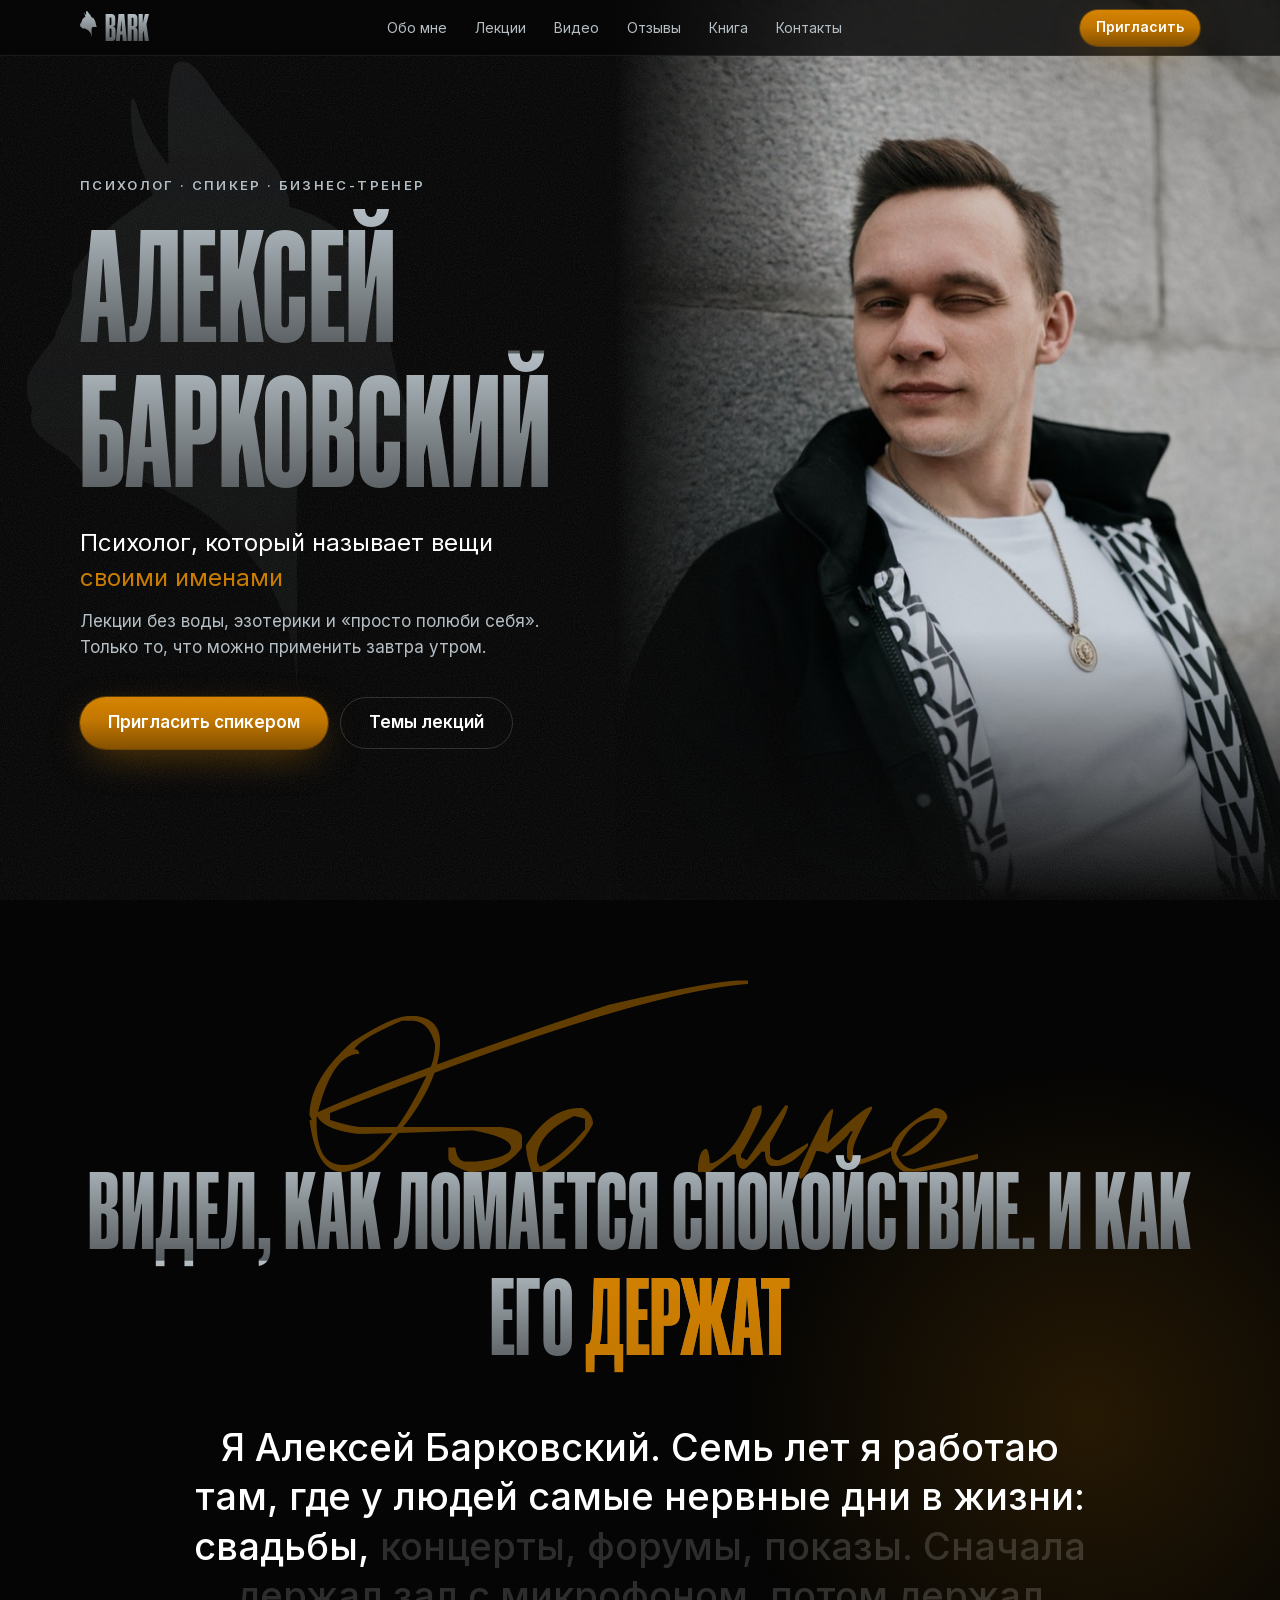
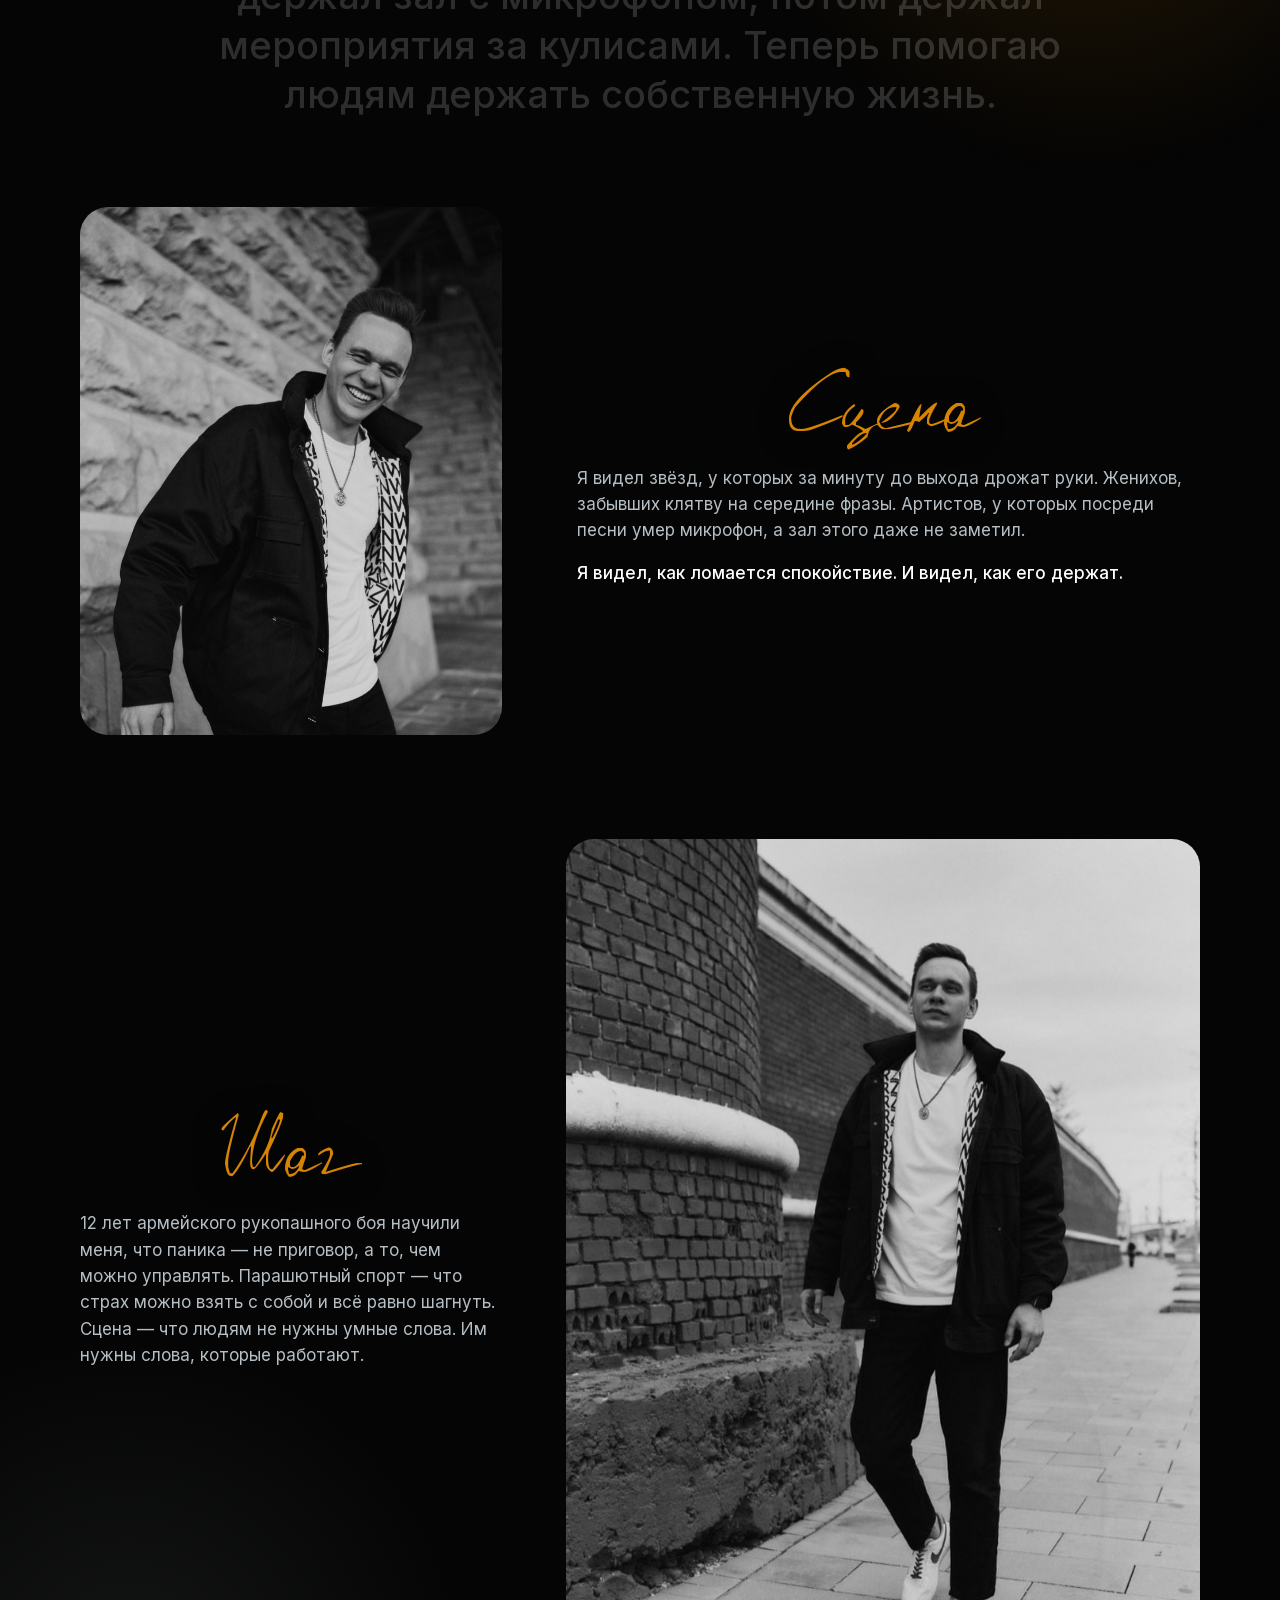
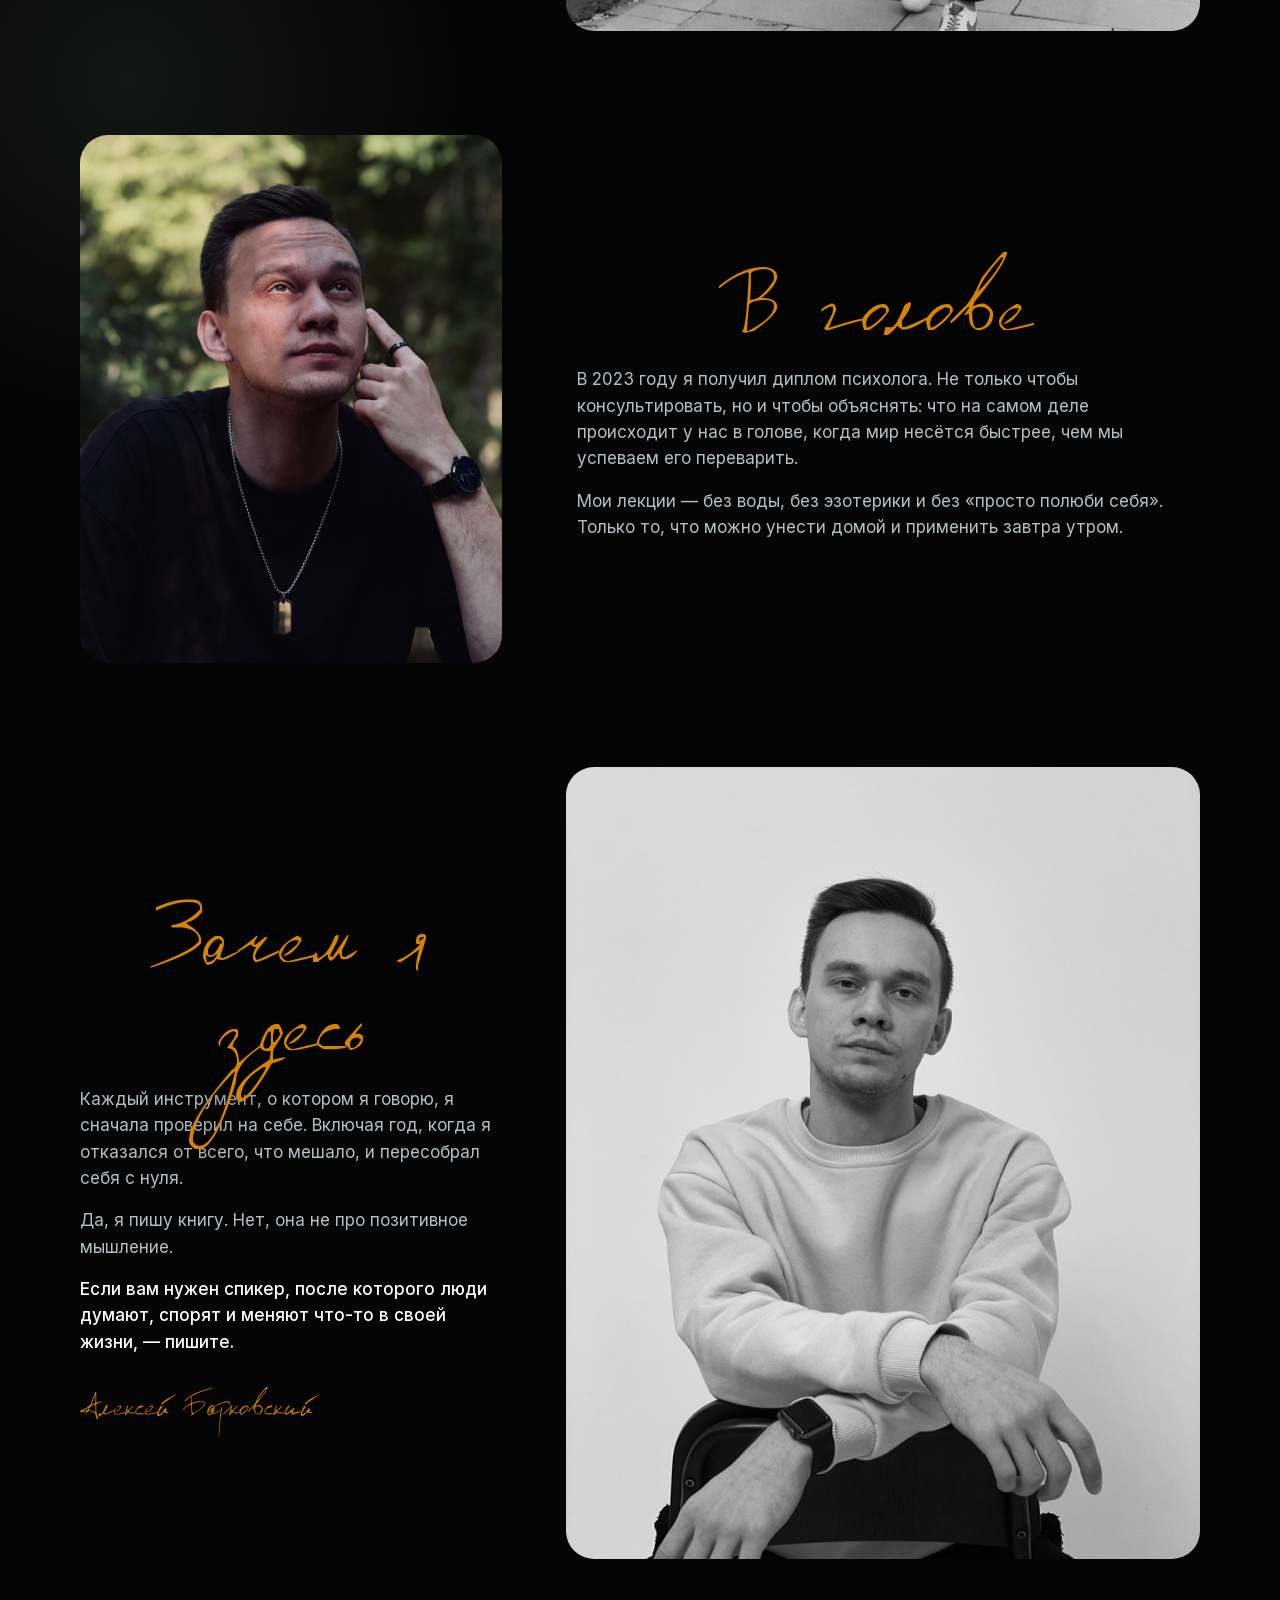
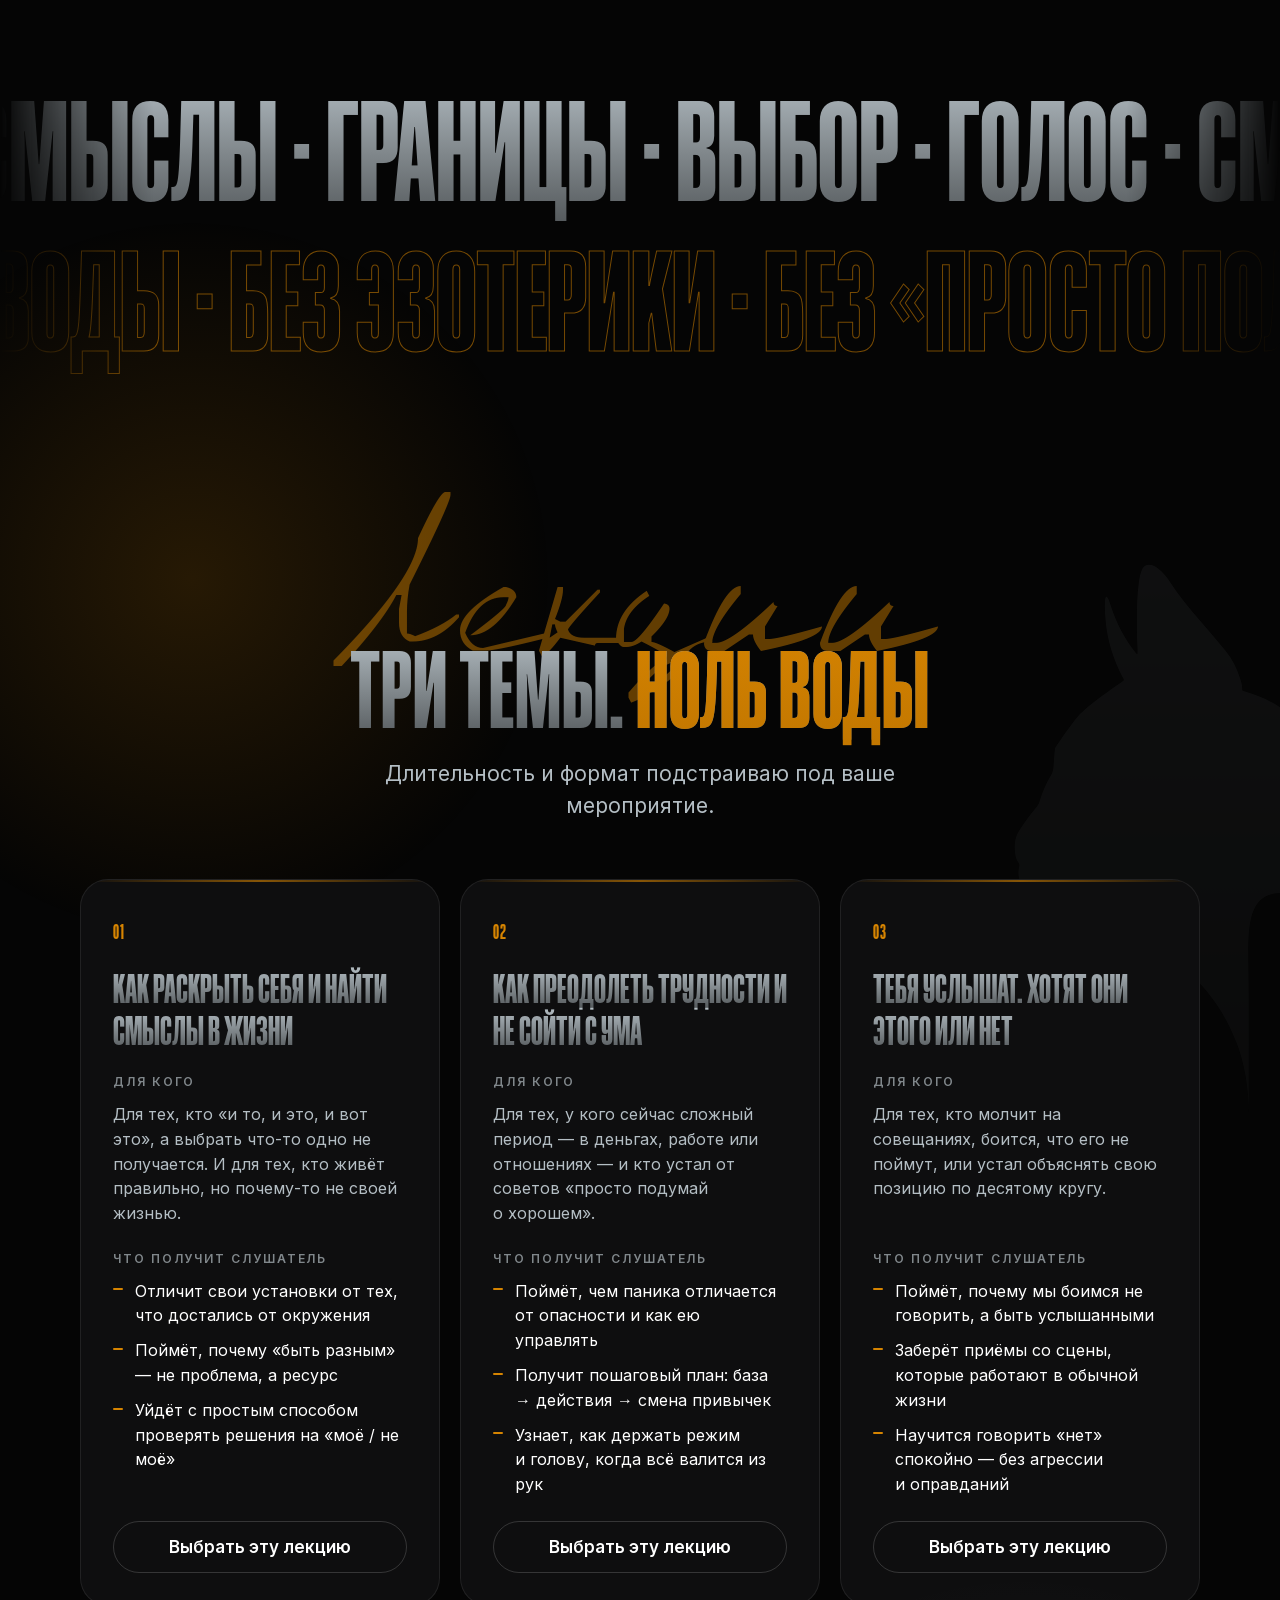
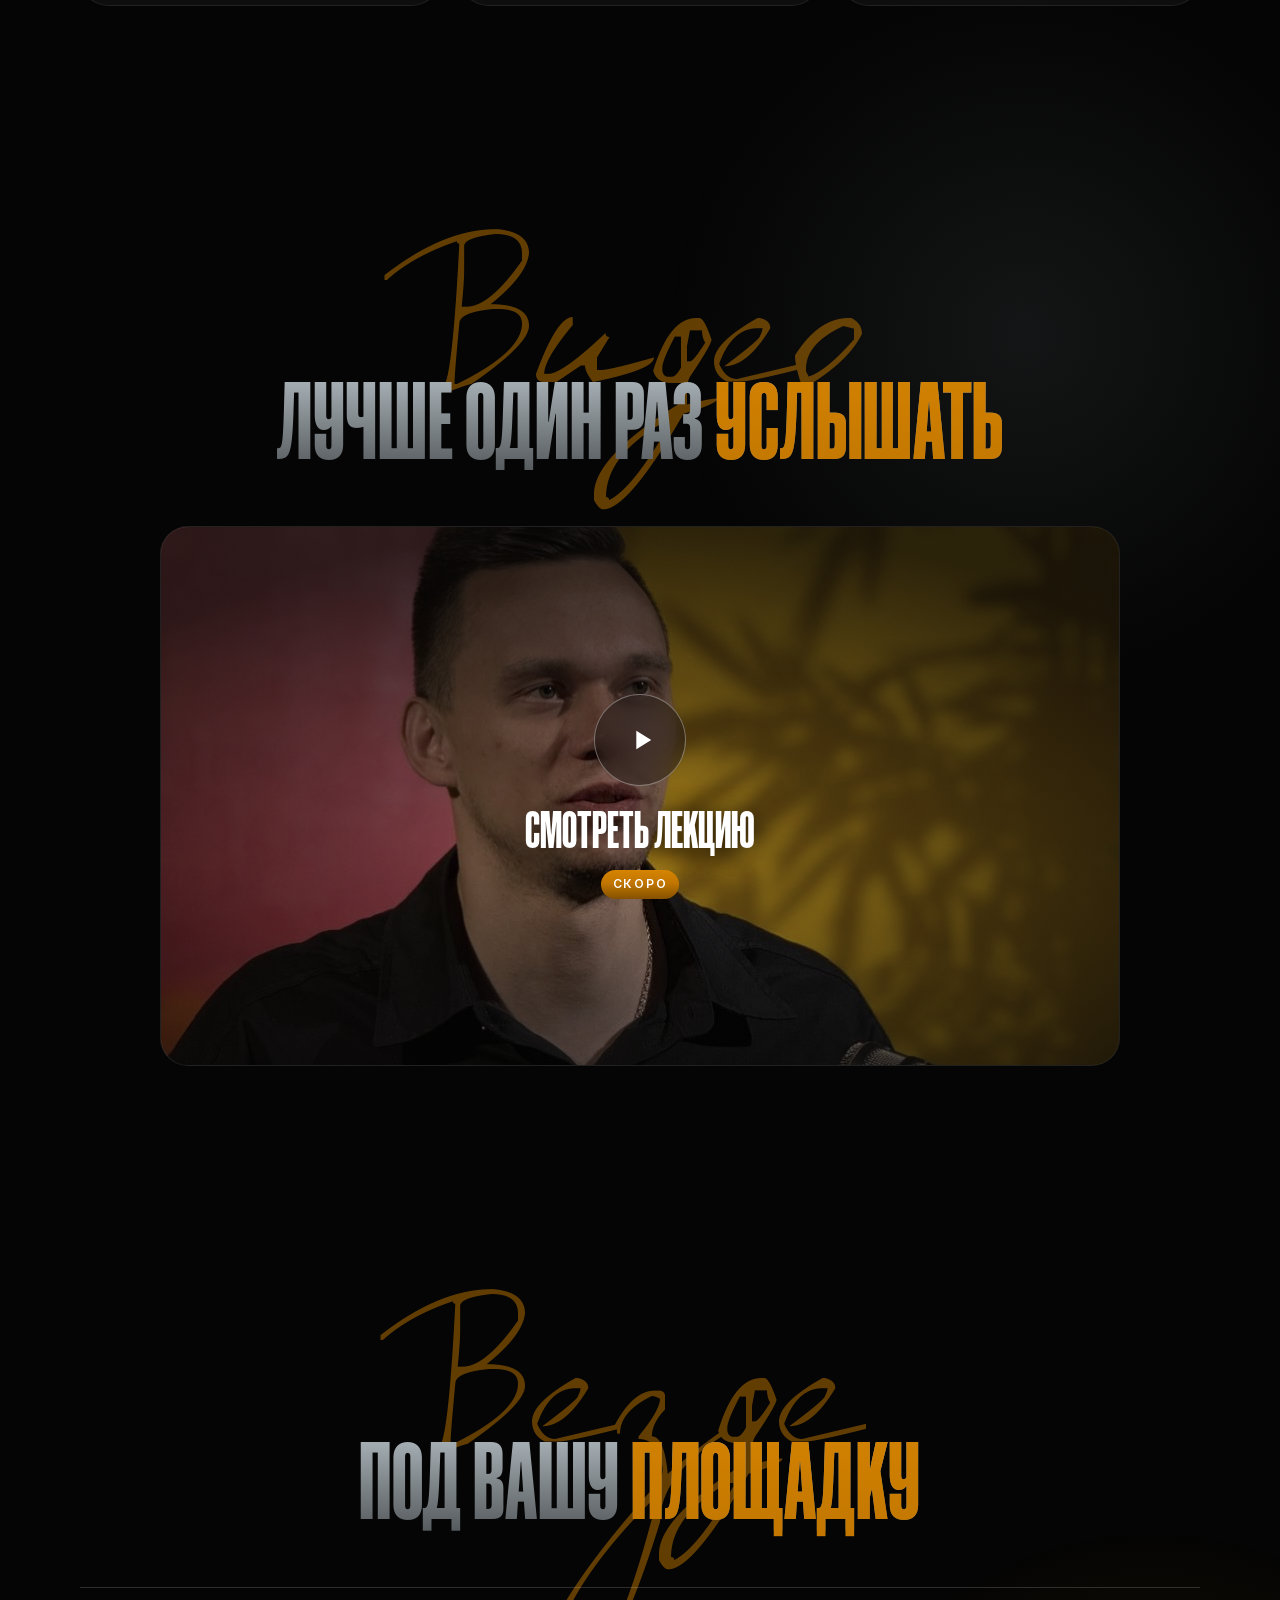
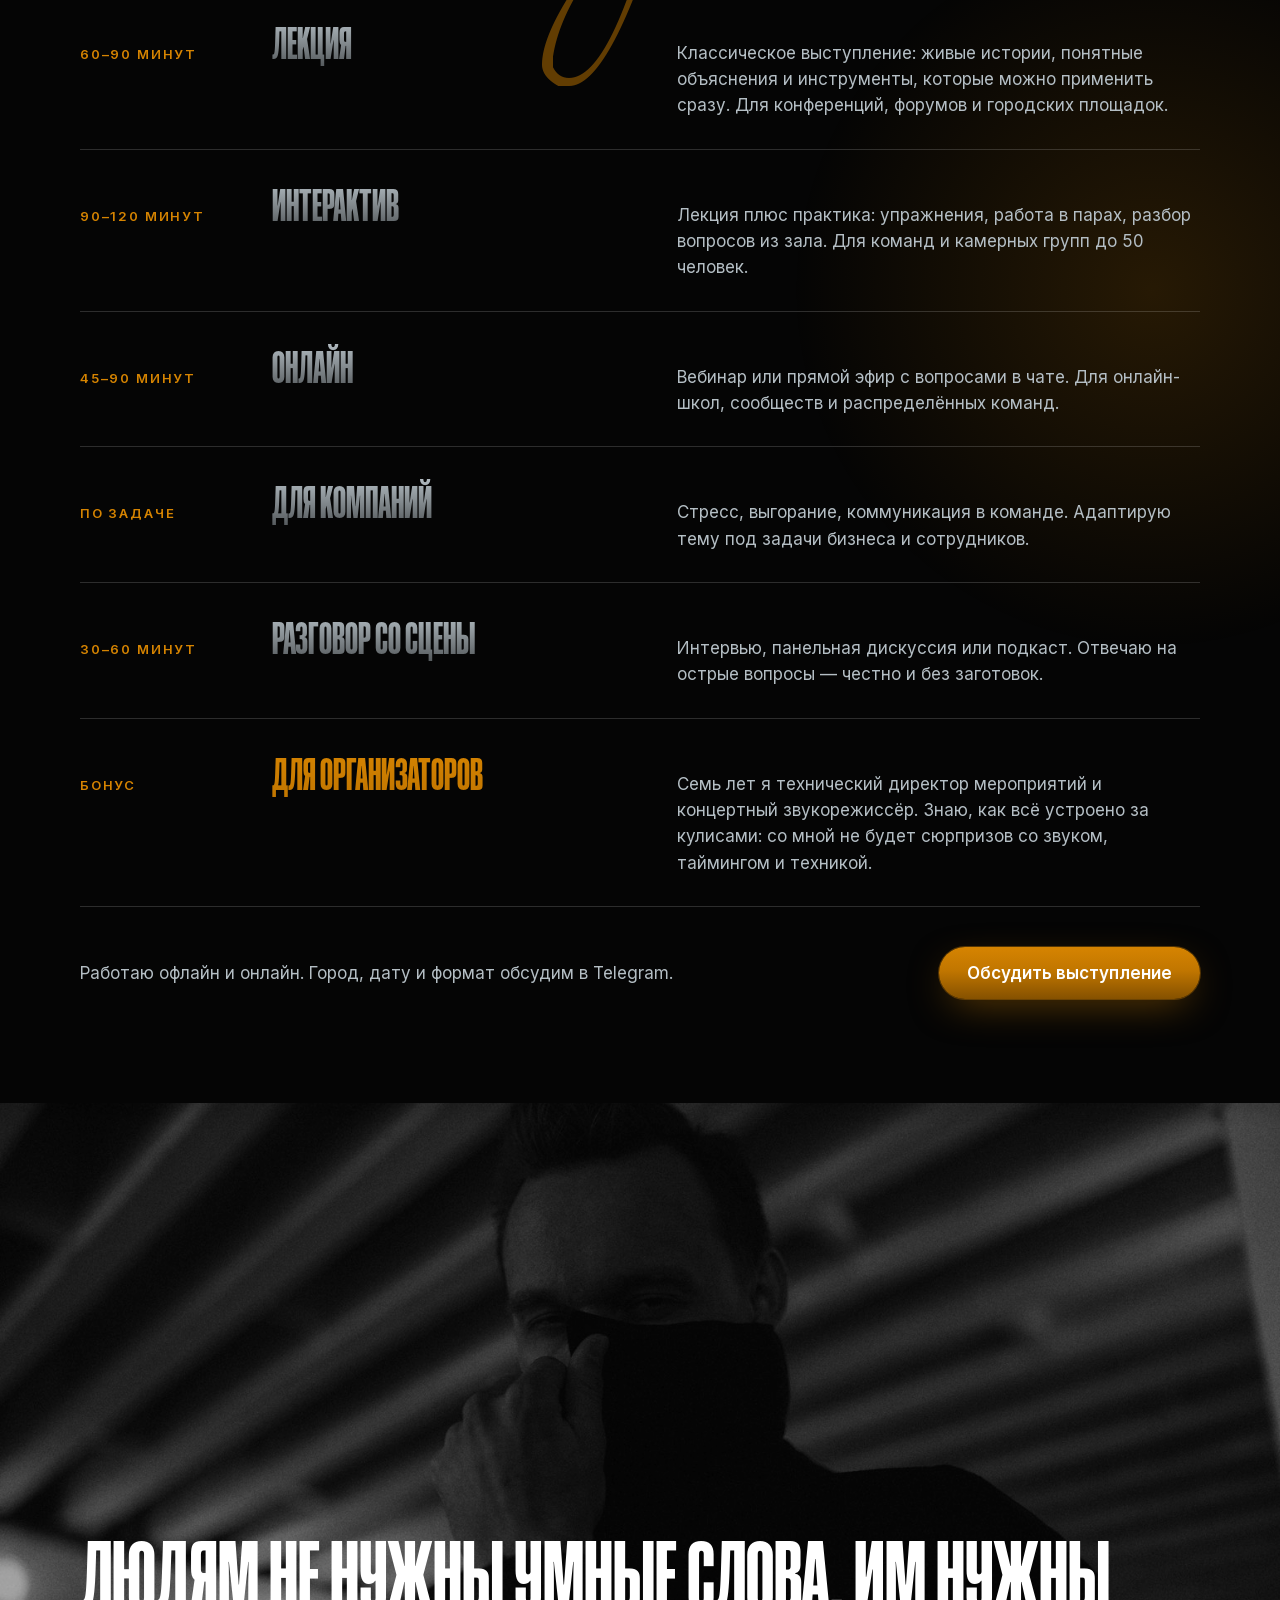
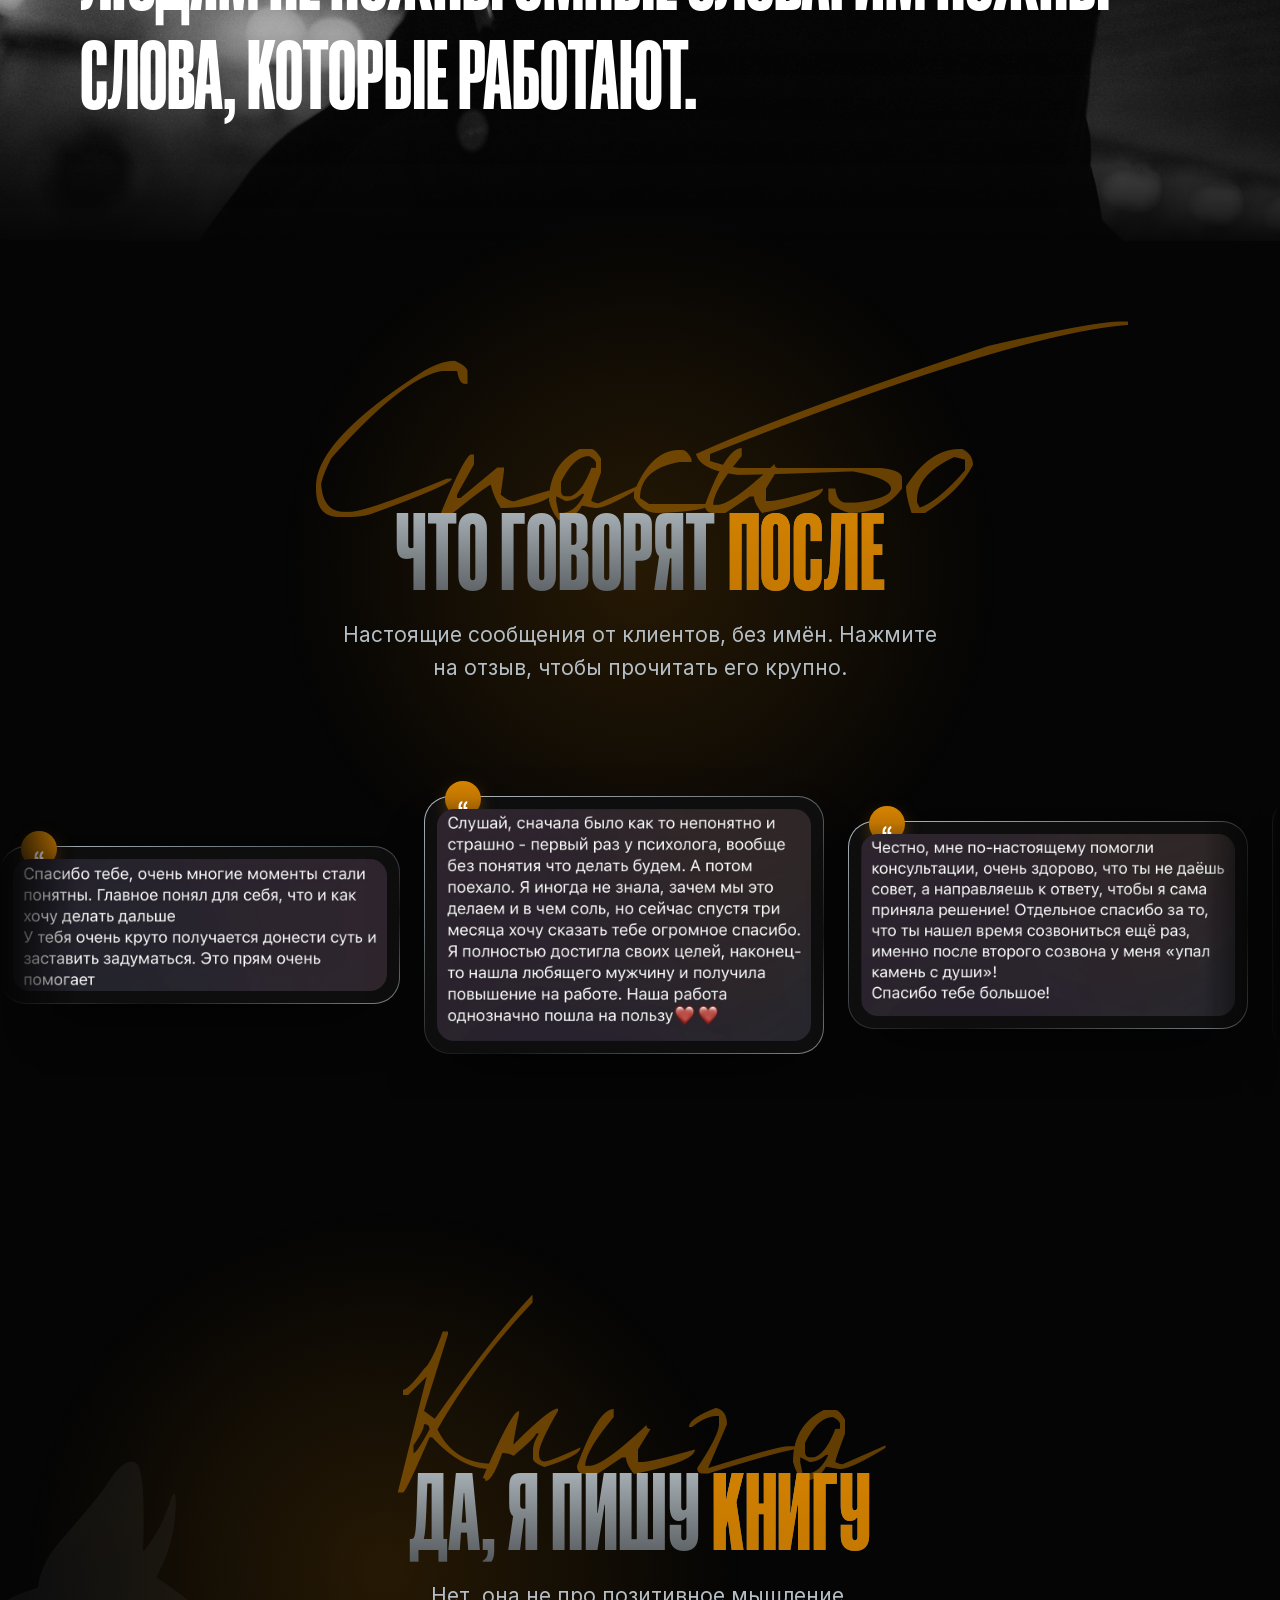
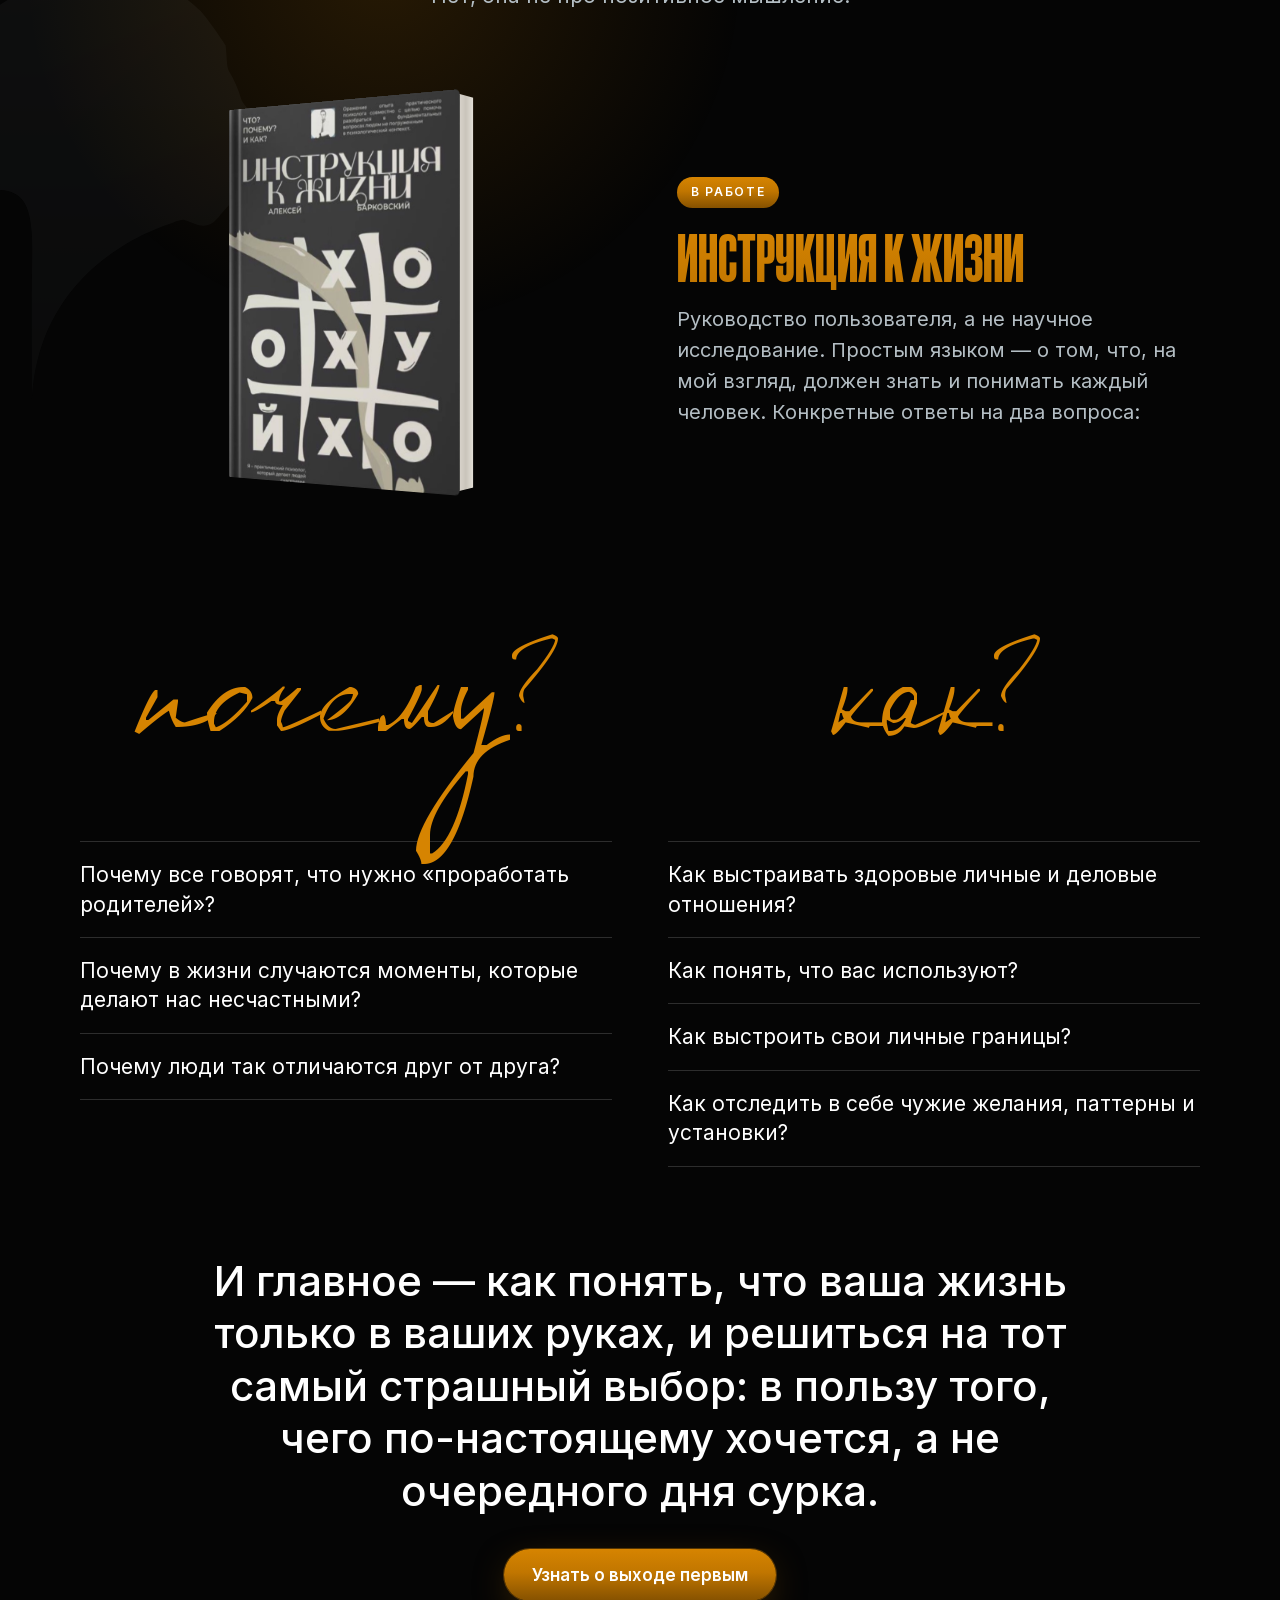
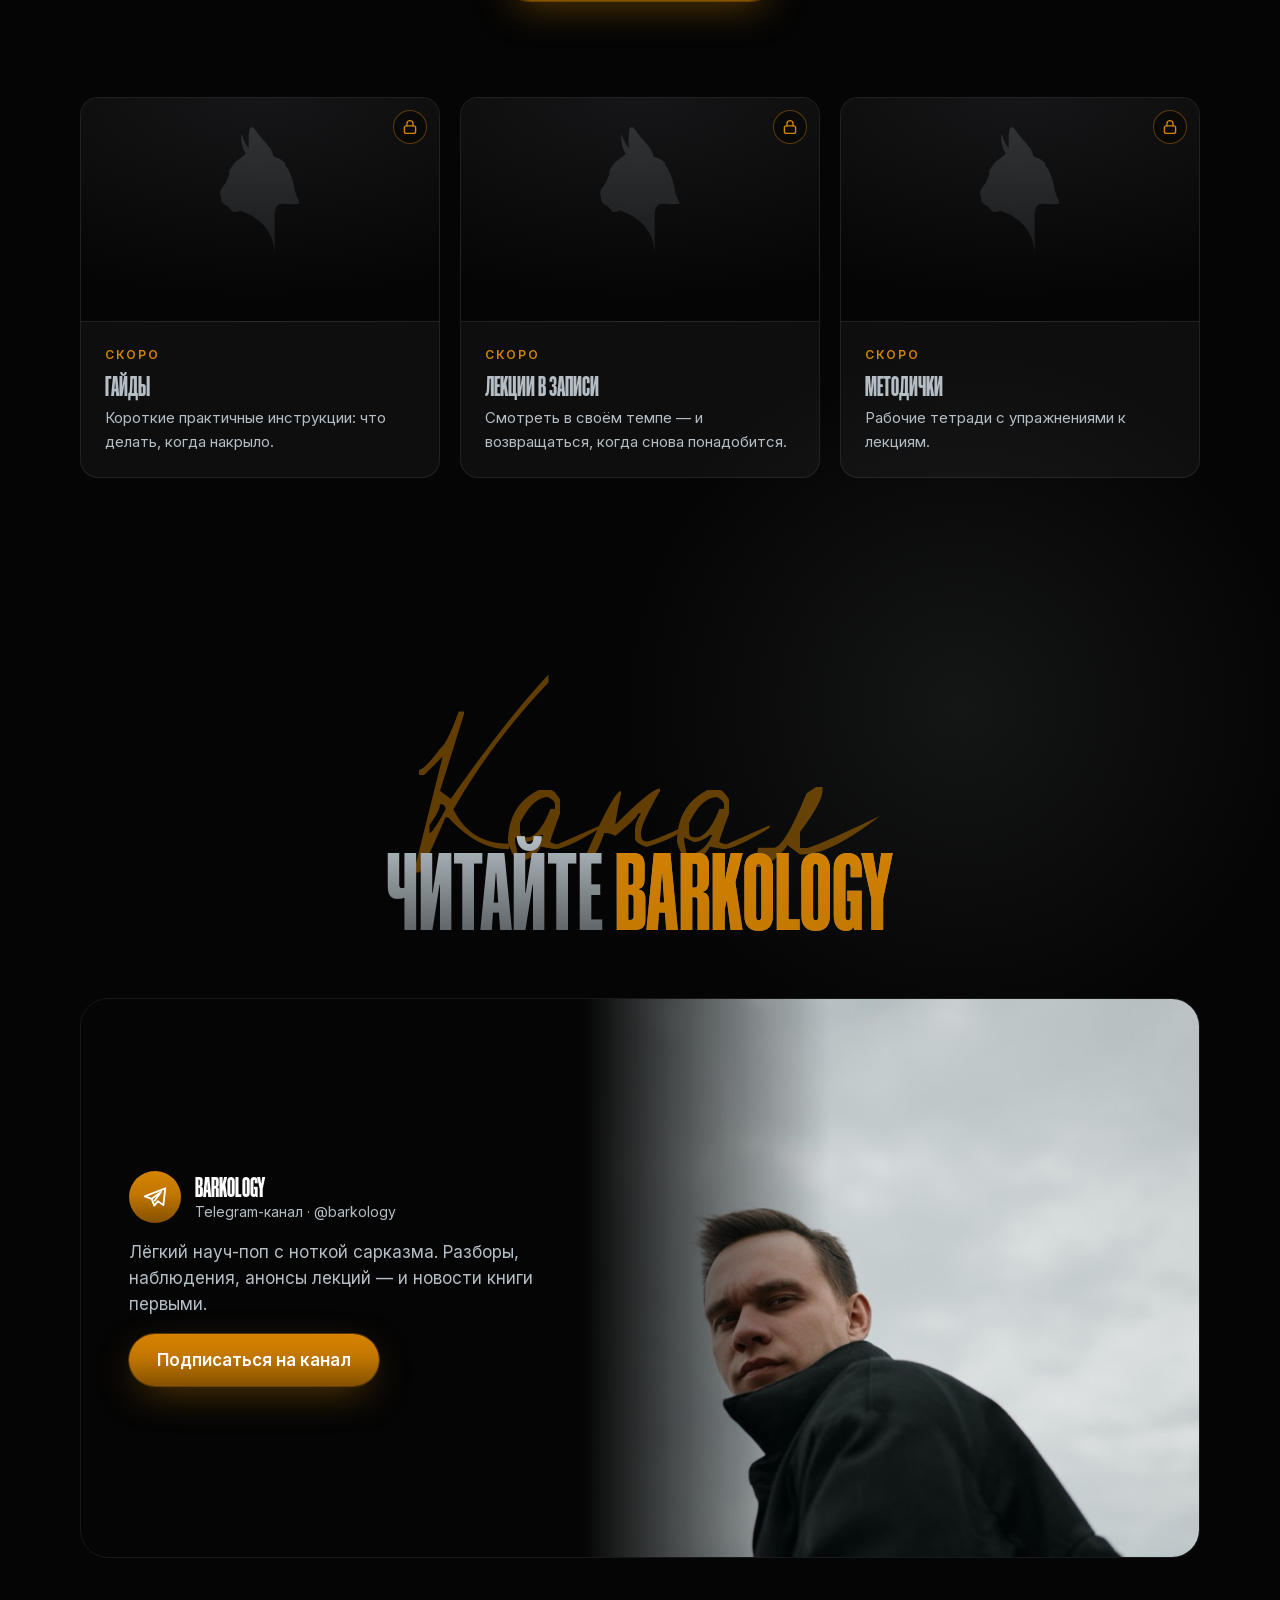
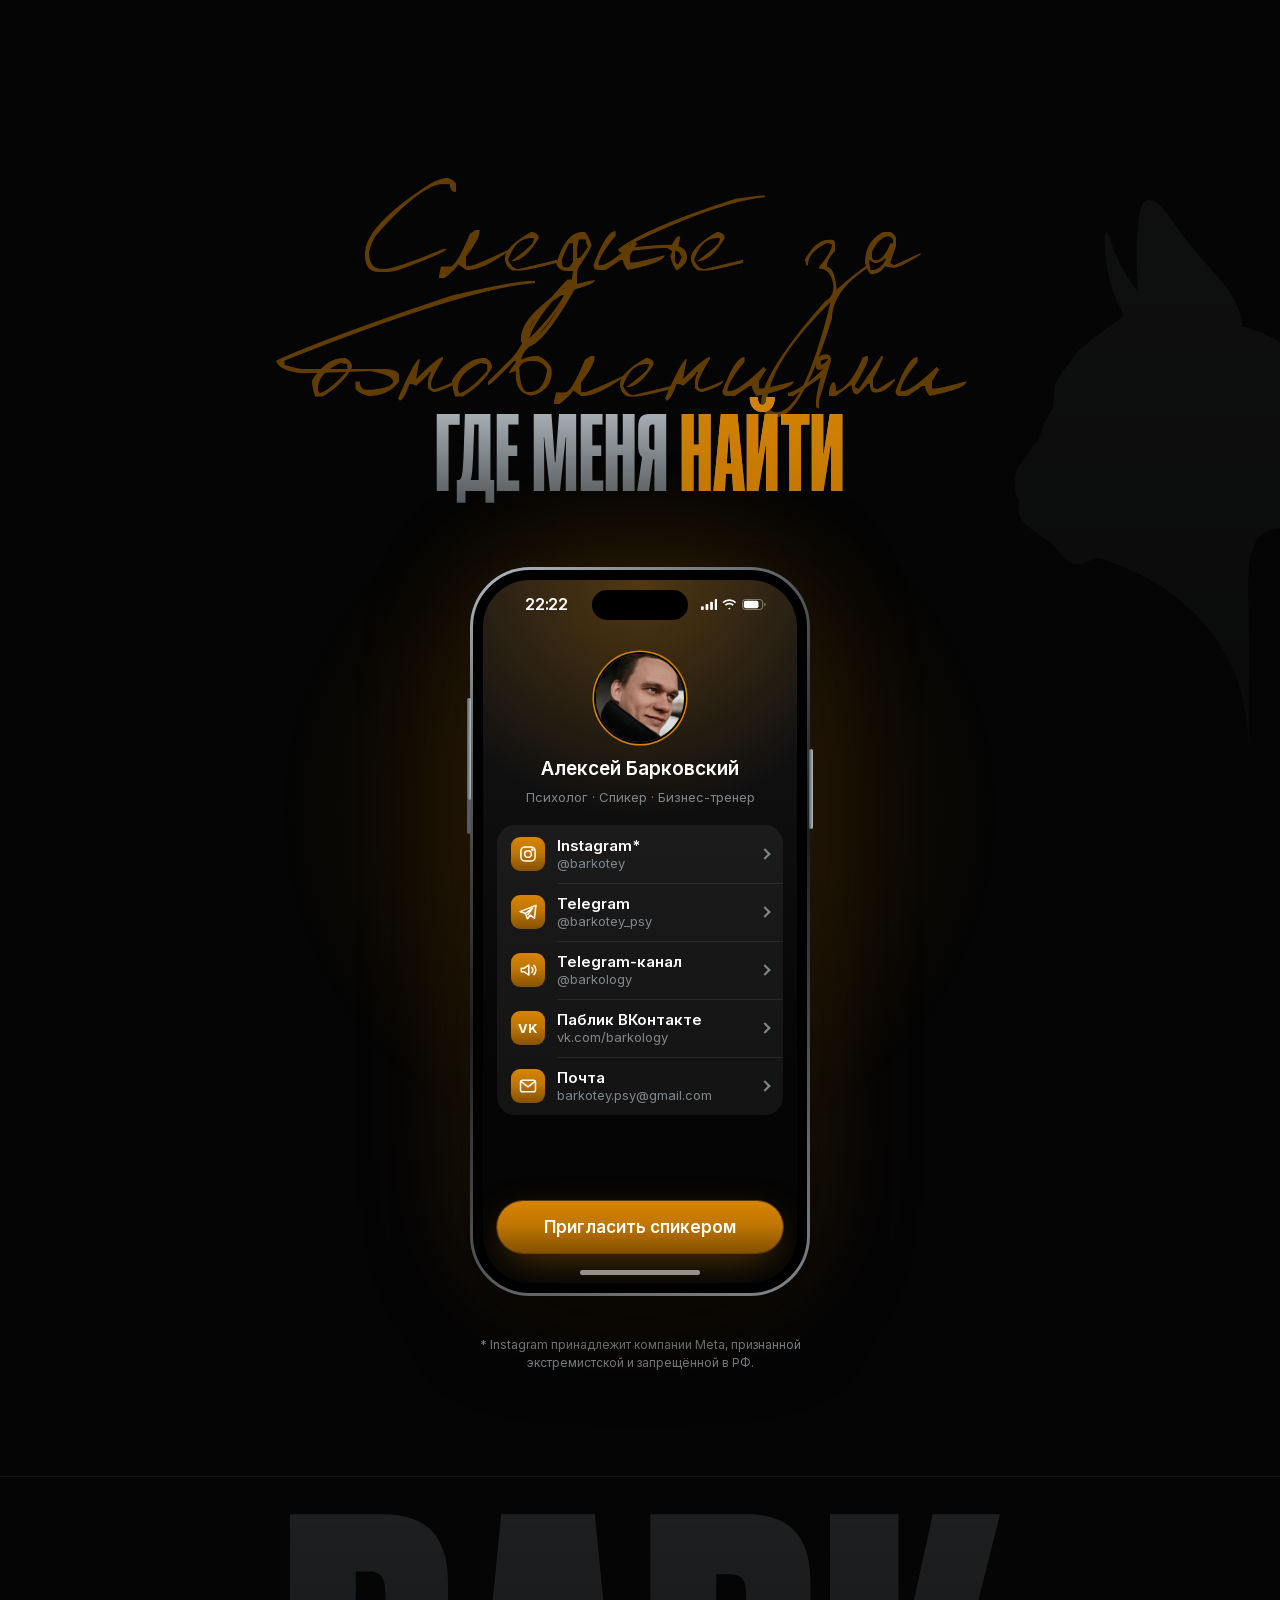
==== commit bd7eaa54: "Адрес сайта: barkotey.github.io, полные ссылки для превью Co-Authored-By: Claude Opus 5.5 <noreply@a" ====
--- a/index.html
+++ b/index.html
@@ -8,18 +8,17 @@
   <meta name="theme-color" content="#050505">
   <meta name="color-scheme" content="dark">
 
-  <!-- Превью ссылки в Telegram, VK и мессенджерах.
-       После подключения домена замените «assets/img/og-image.jpg» и адрес в og:url на полный адрес сайта,
-       например https://barkovsky.ru/assets/img/og-image.jpg -->
+  <!-- Превью ссылки в Telegram, VK и мессенджерах. Адреса должны быть полными.
+       Если подключите свой домен — замените https://barkotey.github.io на него в двух строках ниже. -->
   <meta property="og:type" content="website">
   <meta property="og:locale" content="ru_RU">
   <meta property="og:site_name" content="BARK — Алексей Барковский">
   <meta property="og:title" content="Алексей Барковский — психолог, спикер, бизнес-тренер">
   <meta property="og:description" content="Психолог, который называет вещи своими именами. Лекции без воды и эзотерики. Пригласить спикером на мероприятие.">
-  <meta property="og:image" content="assets/img/og-image.jpg">
+  <meta property="og:image" content="https://barkotey.github.io/assets/img/og-image.jpg">
   <meta property="og:image:width" content="1200">
   <meta property="og:image:height" content="630">
-  <meta property="og:url" content="">
+  <meta property="og:url" content="https://barkotey.github.io/">
   <meta name="twitter:card" content="summary_large_image">
 
   <link rel="icon" href="assets/img/favicon.svg" type="image/svg+xml">
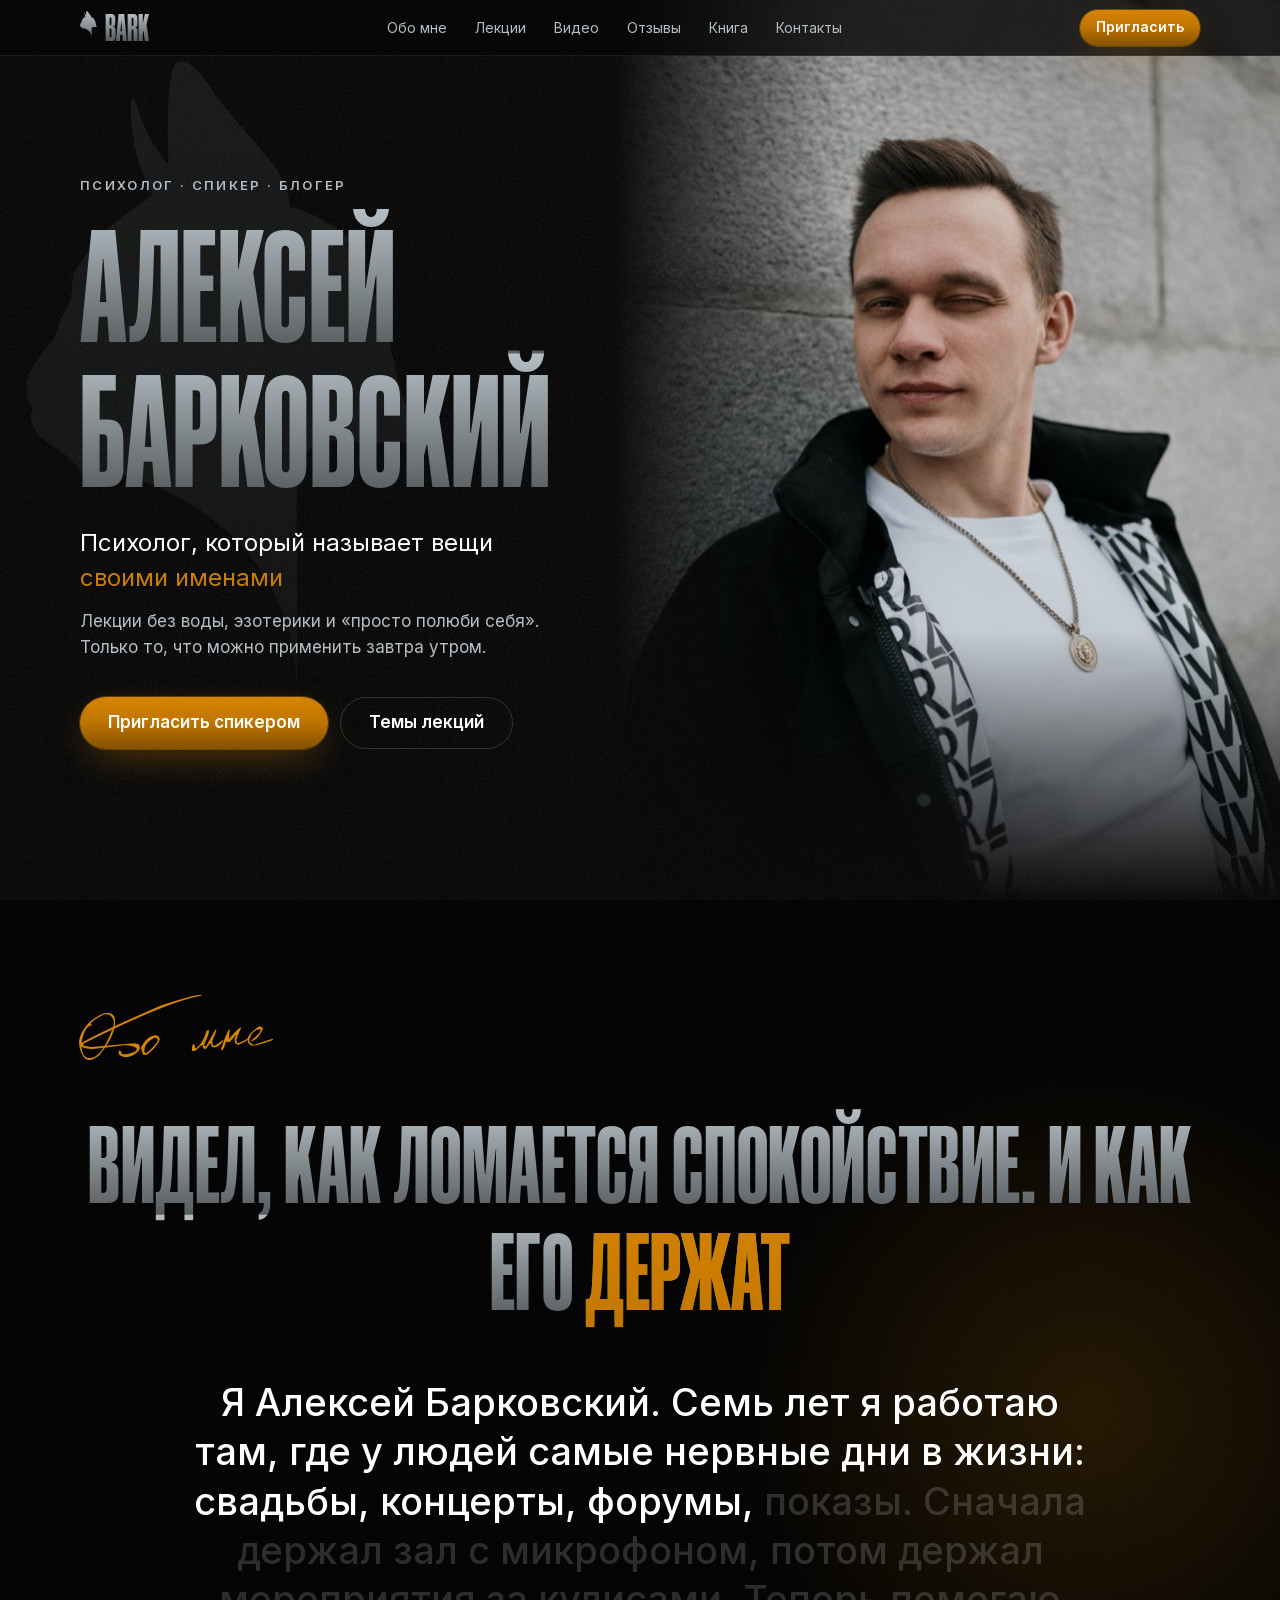
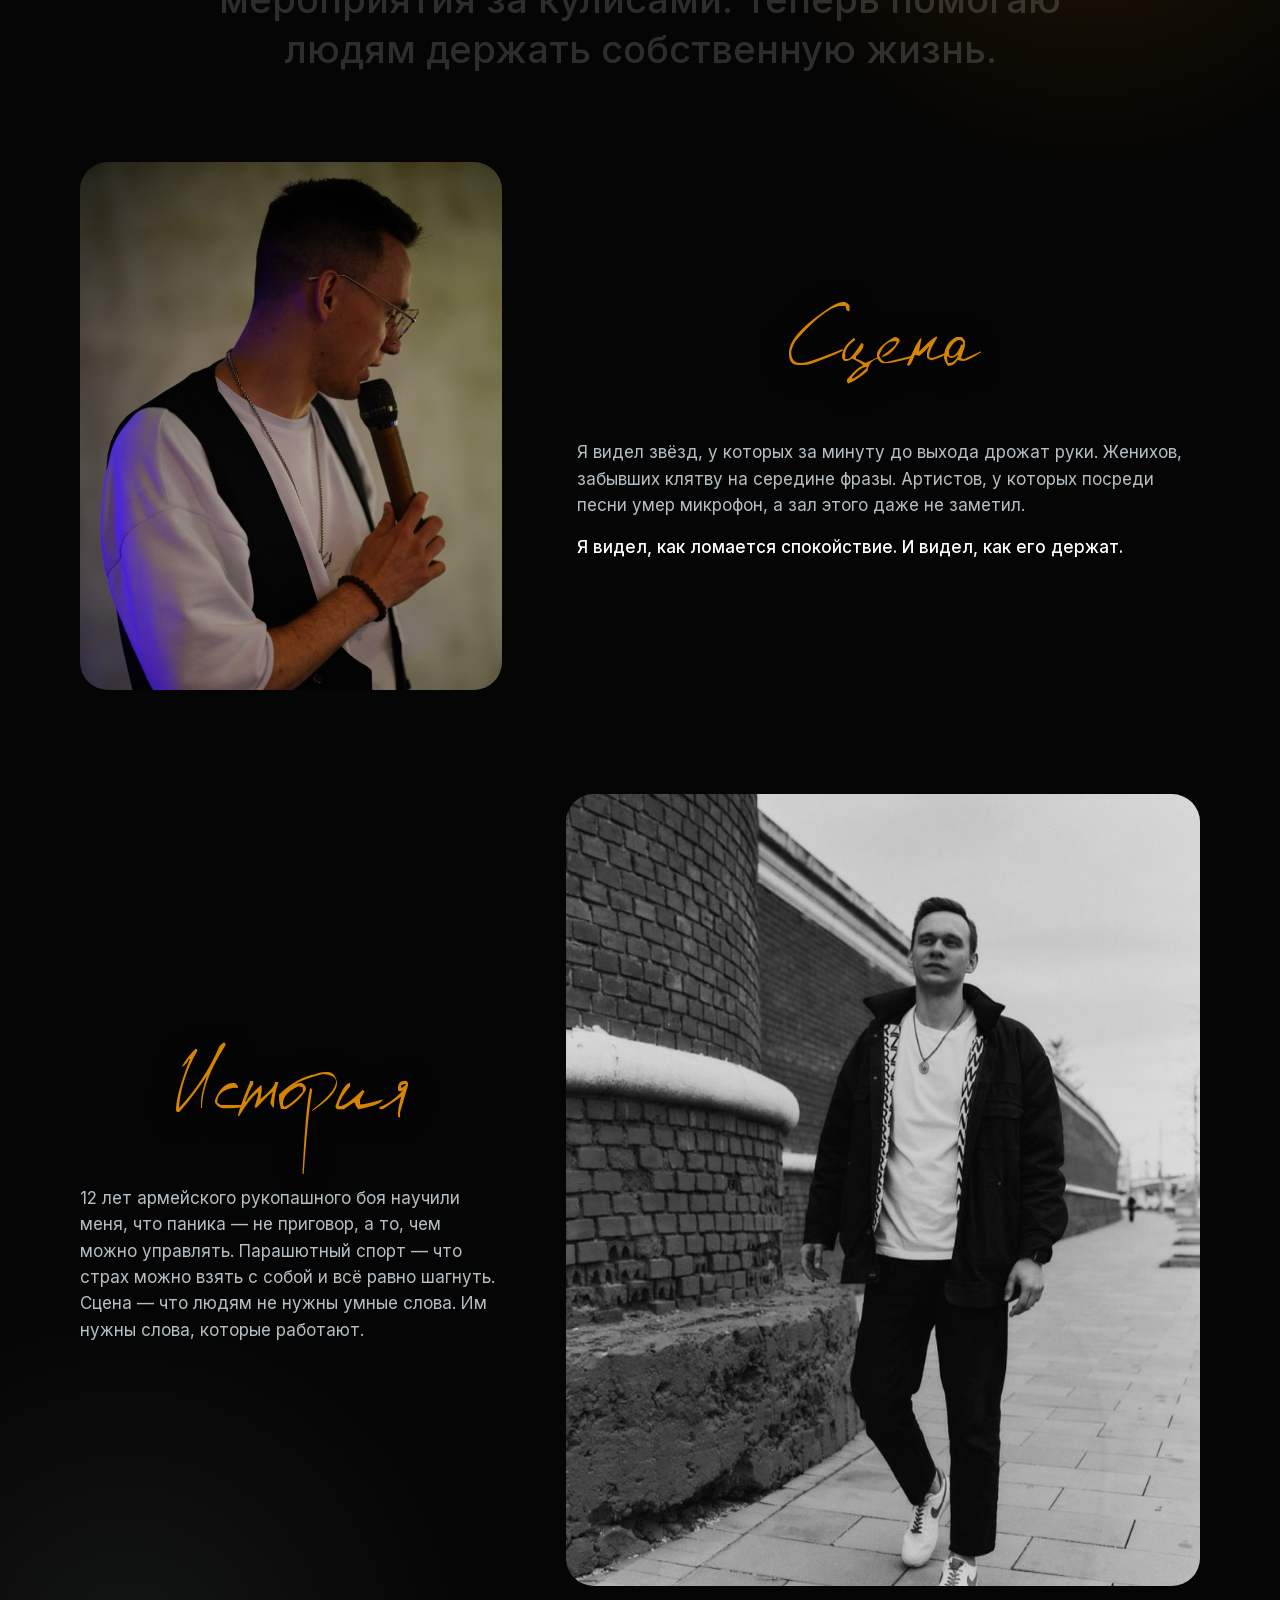
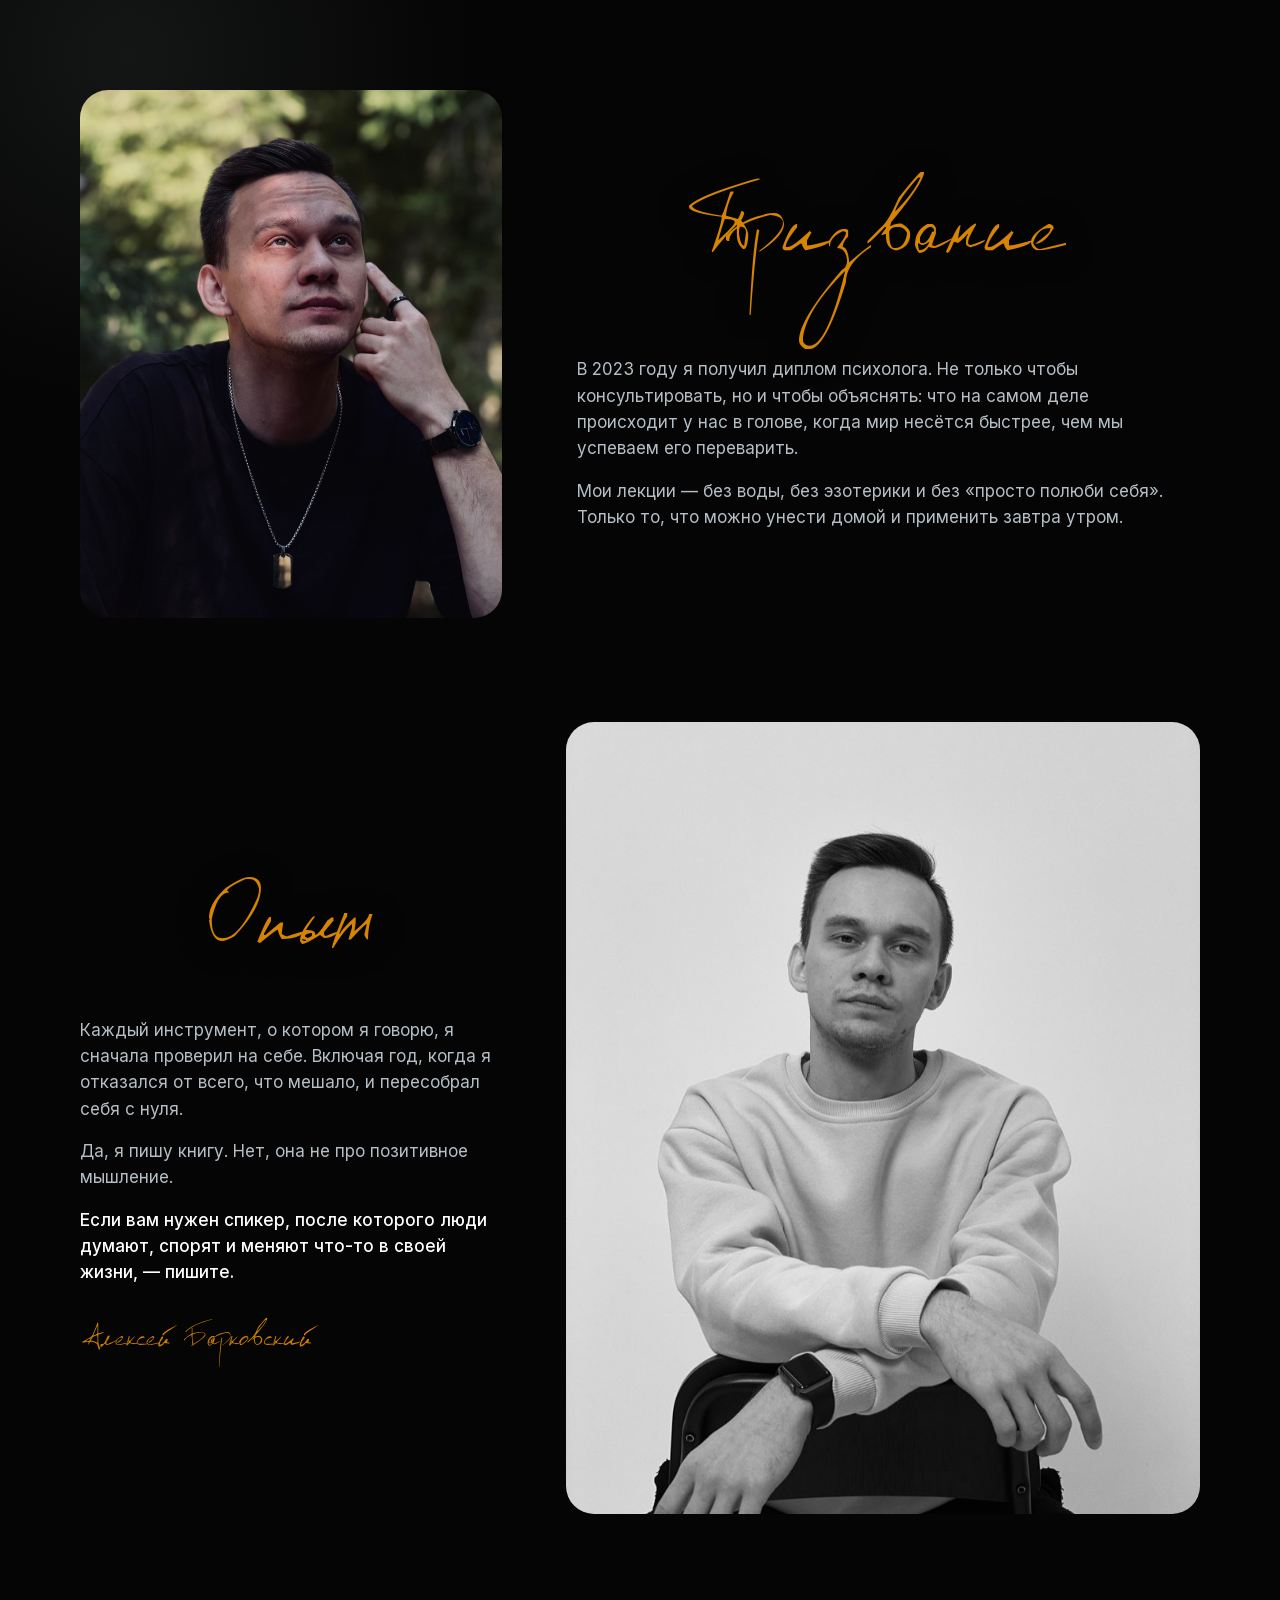
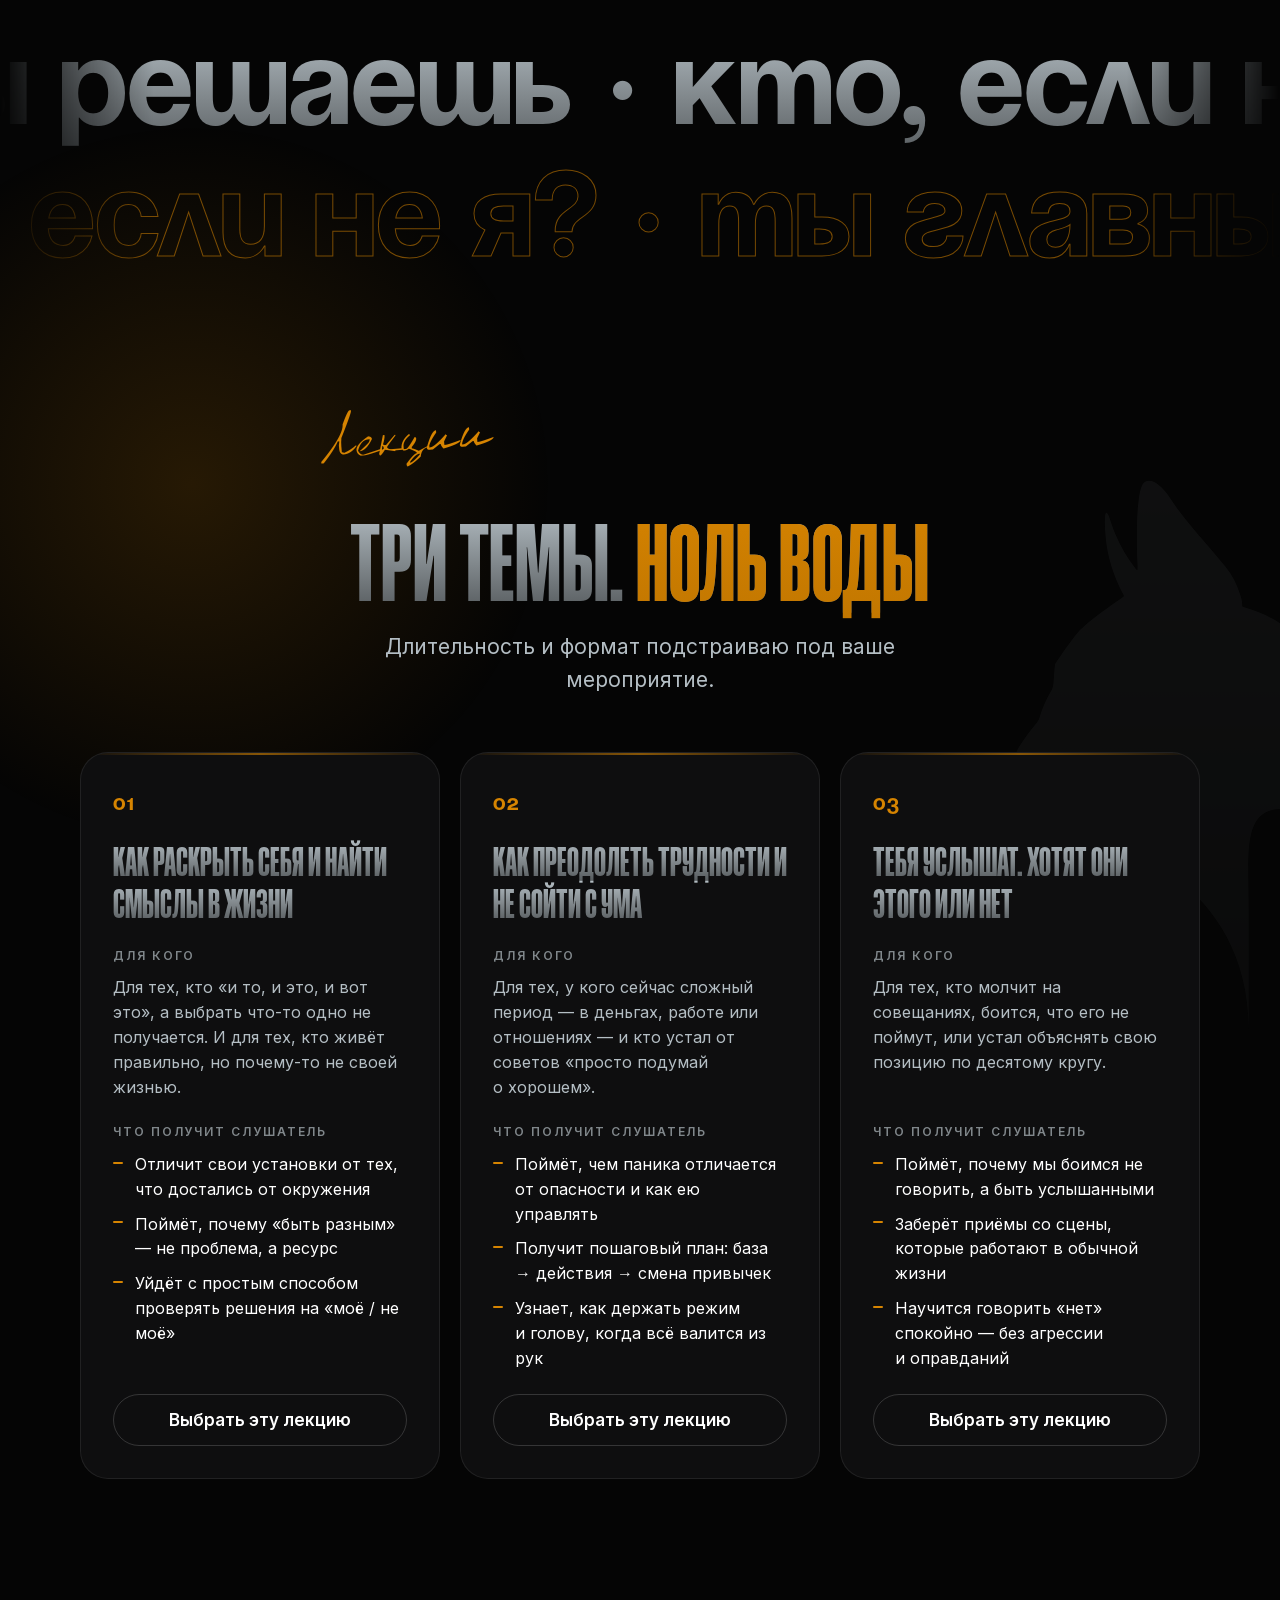
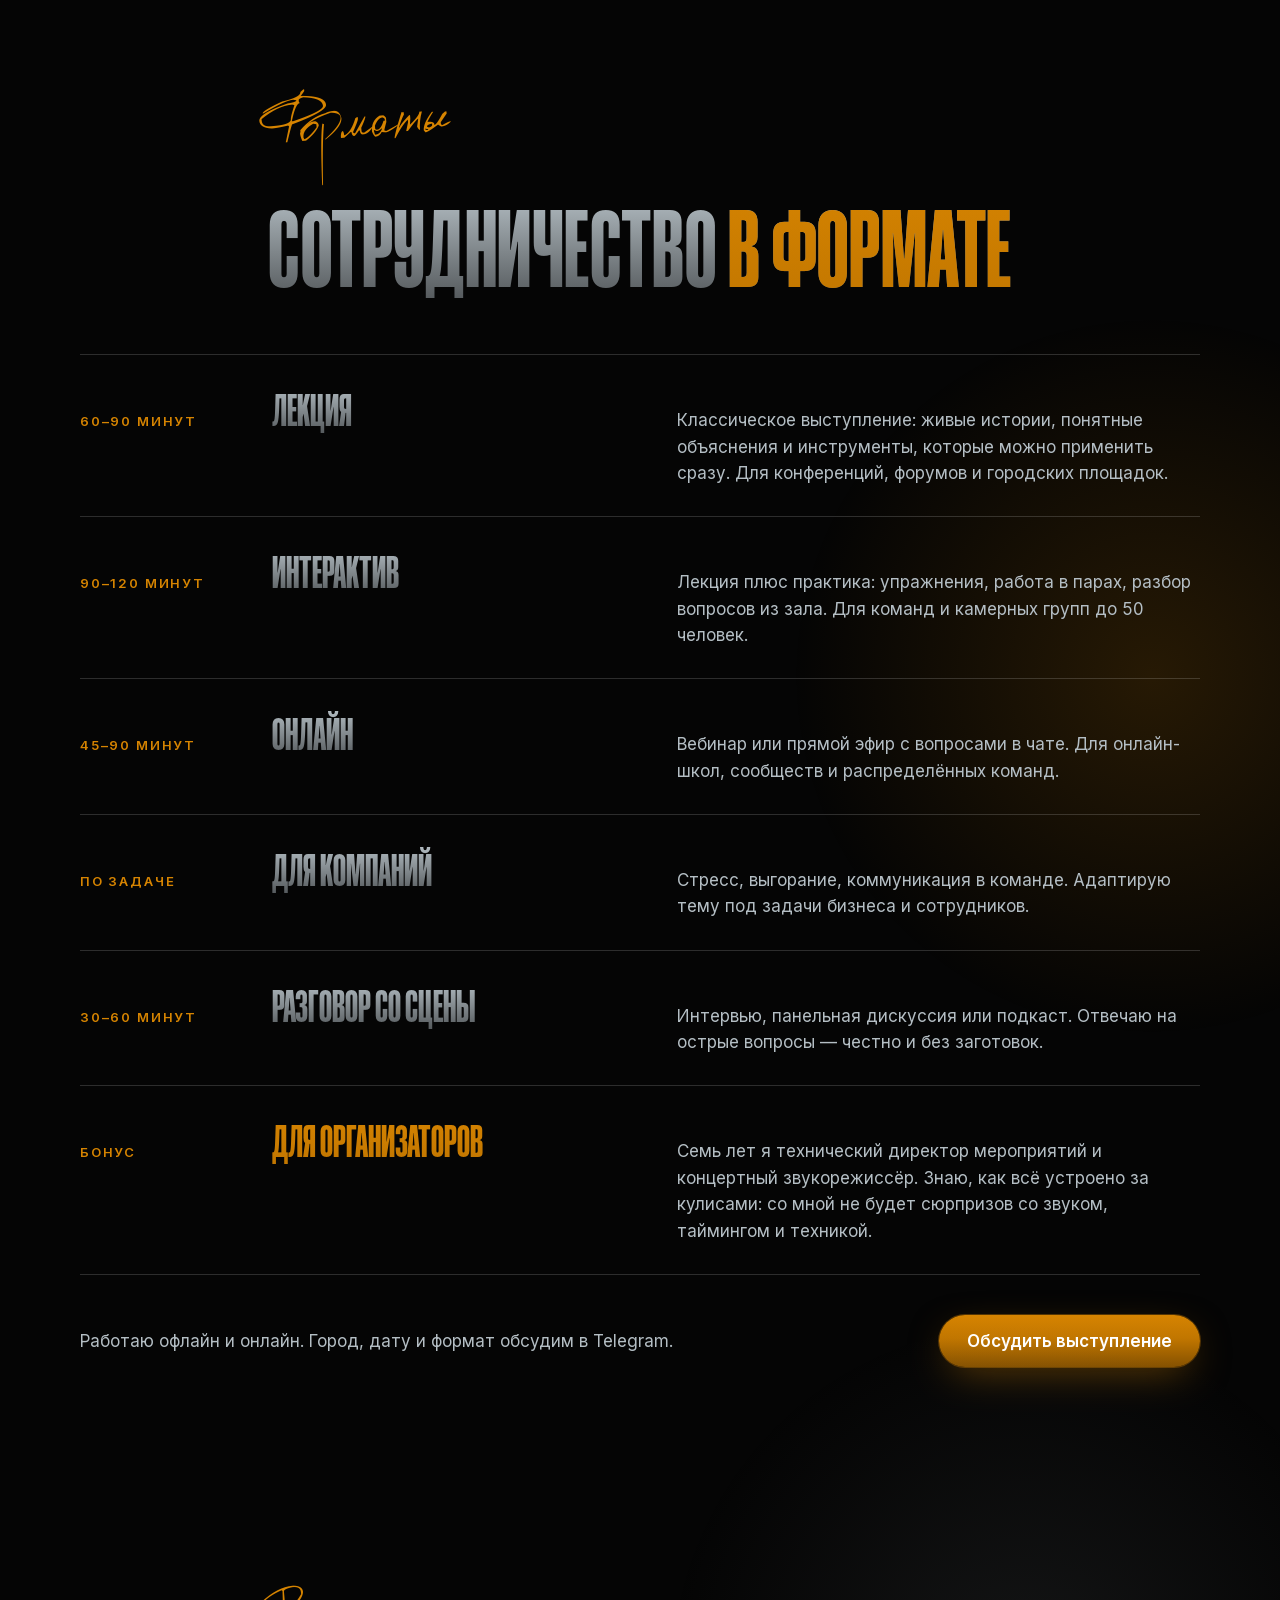
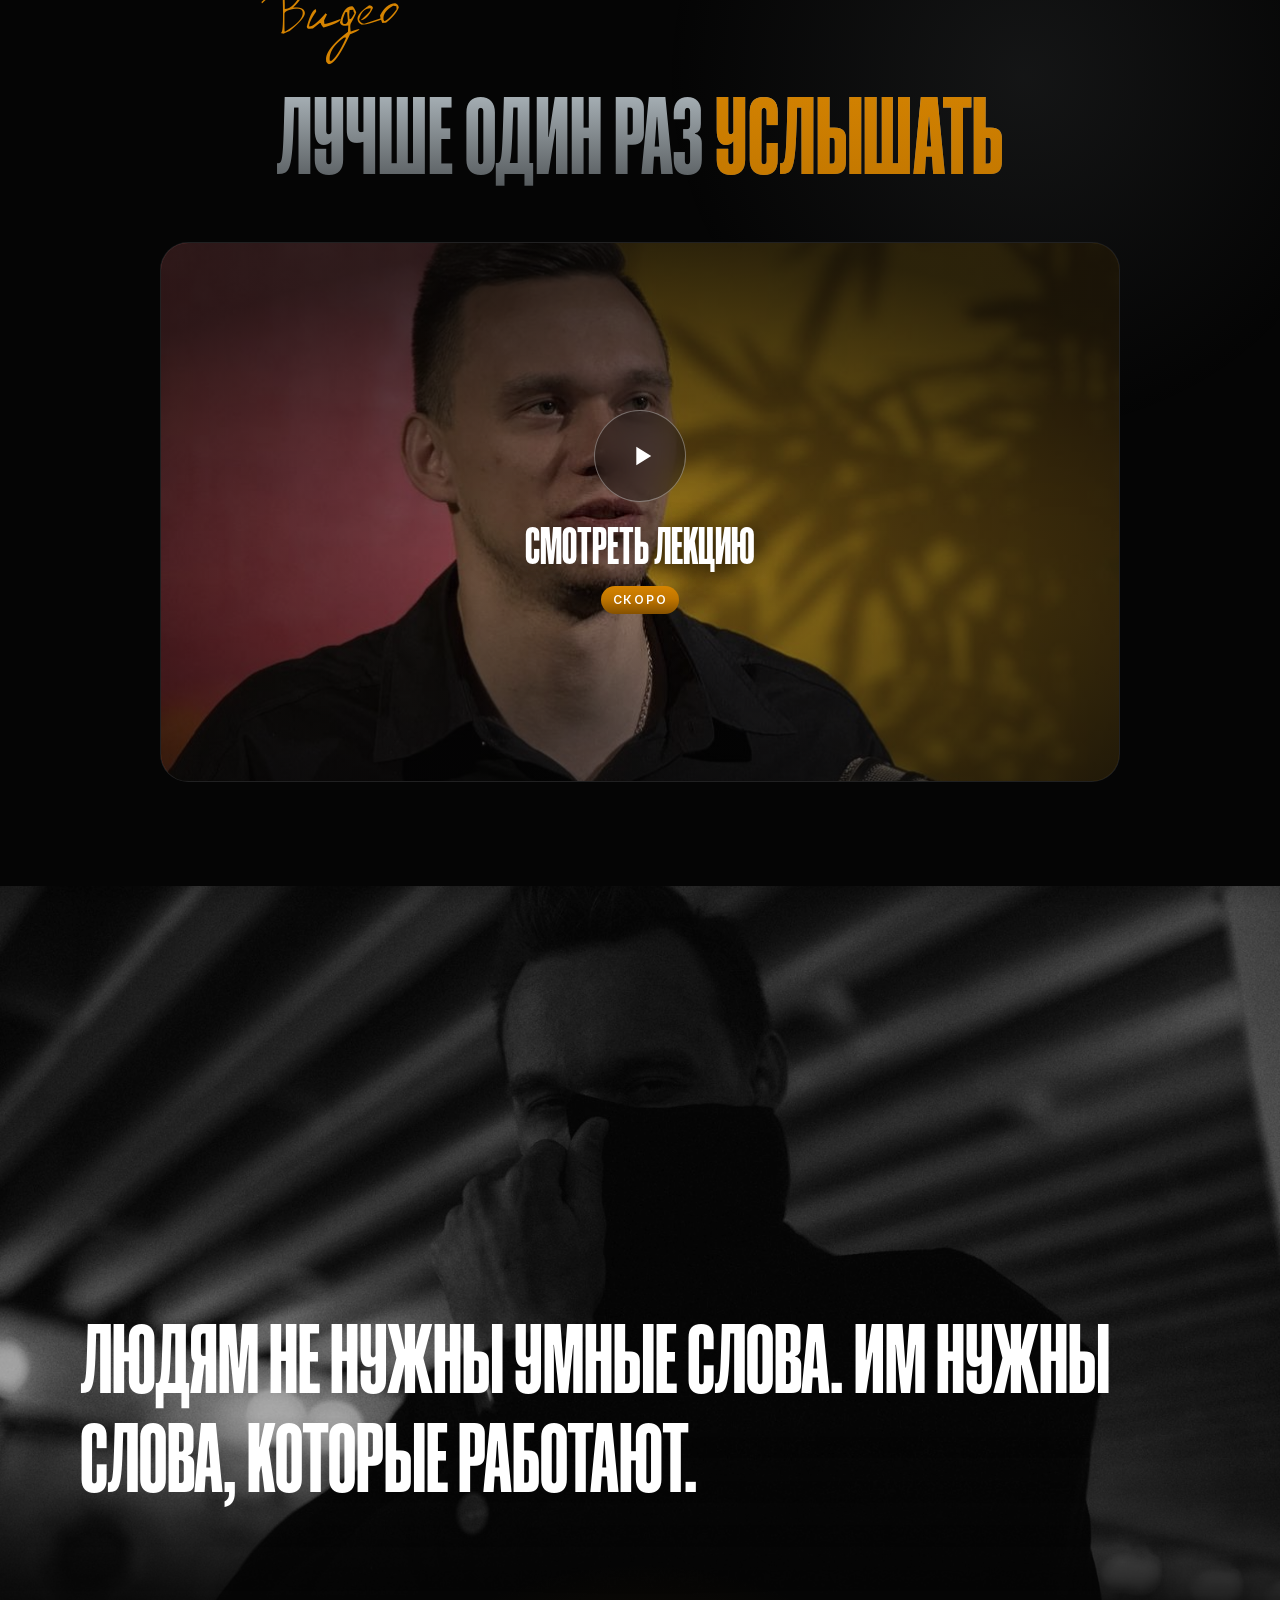
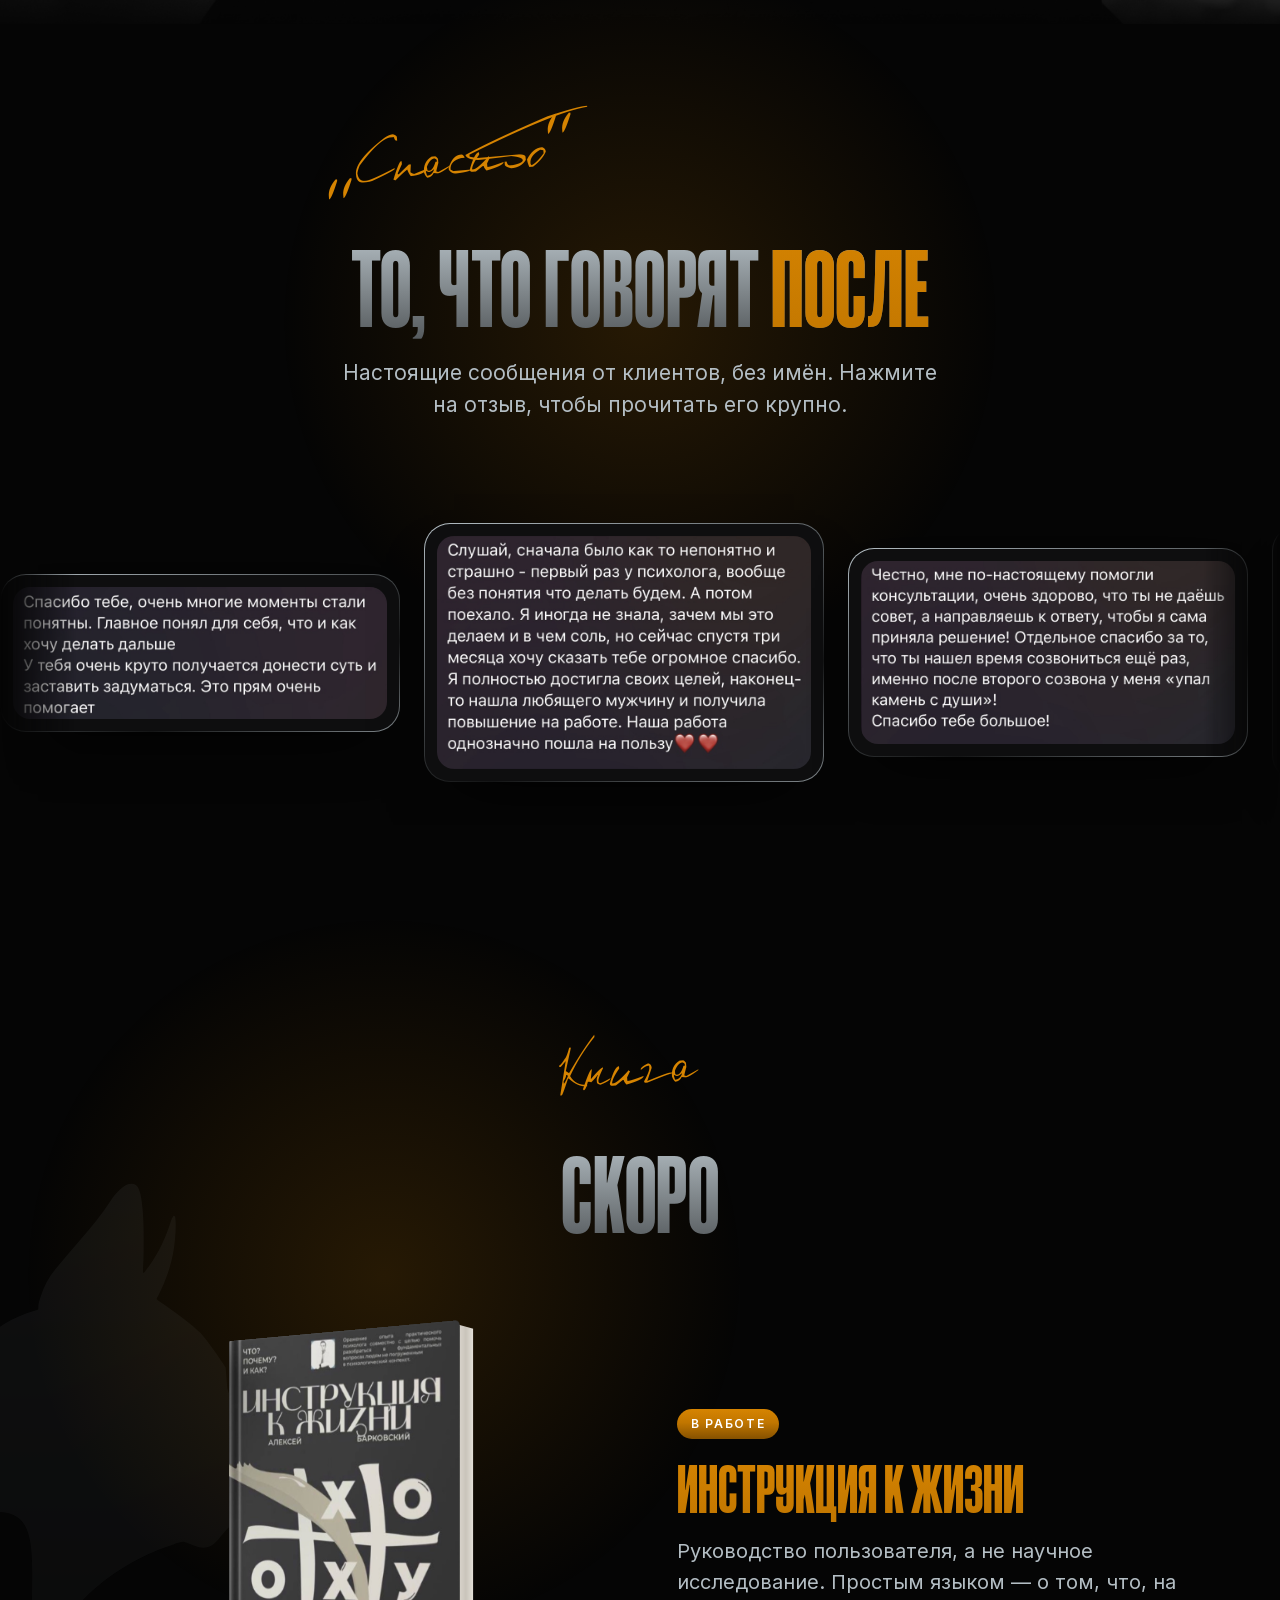
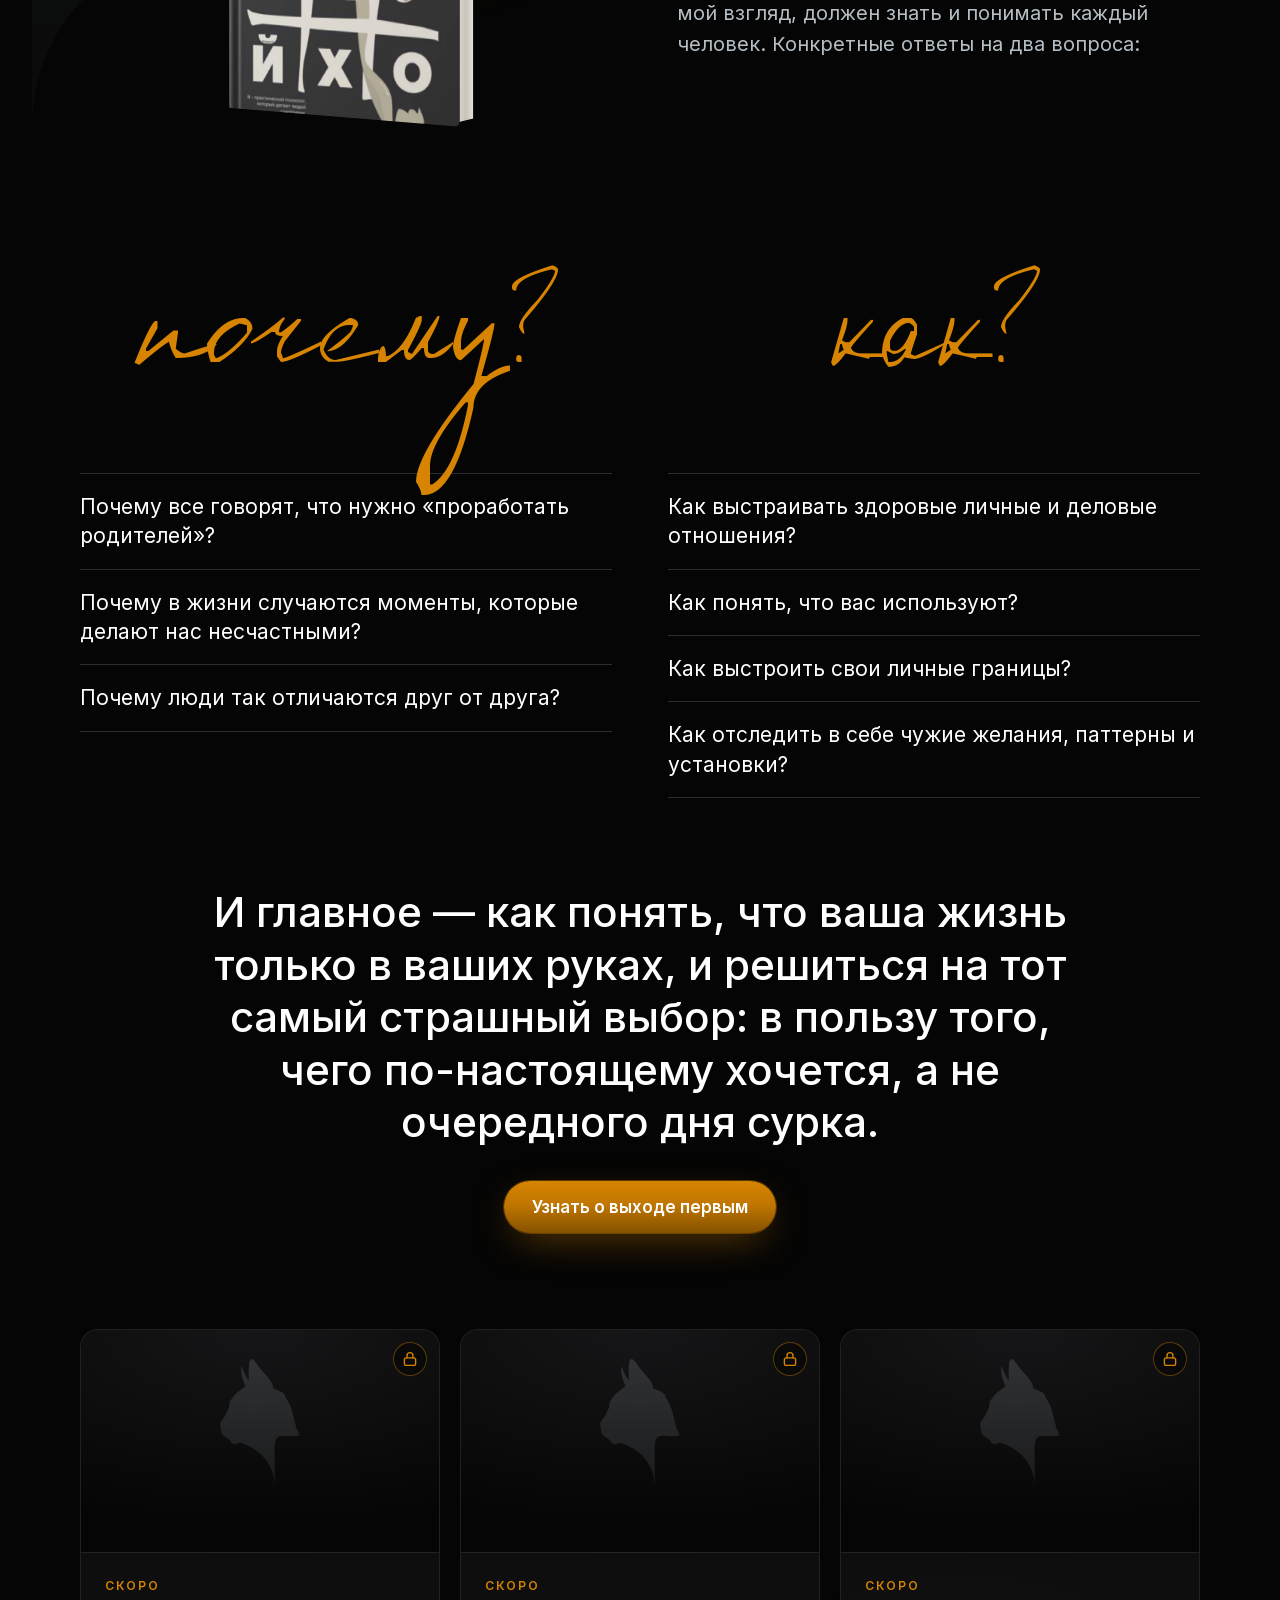
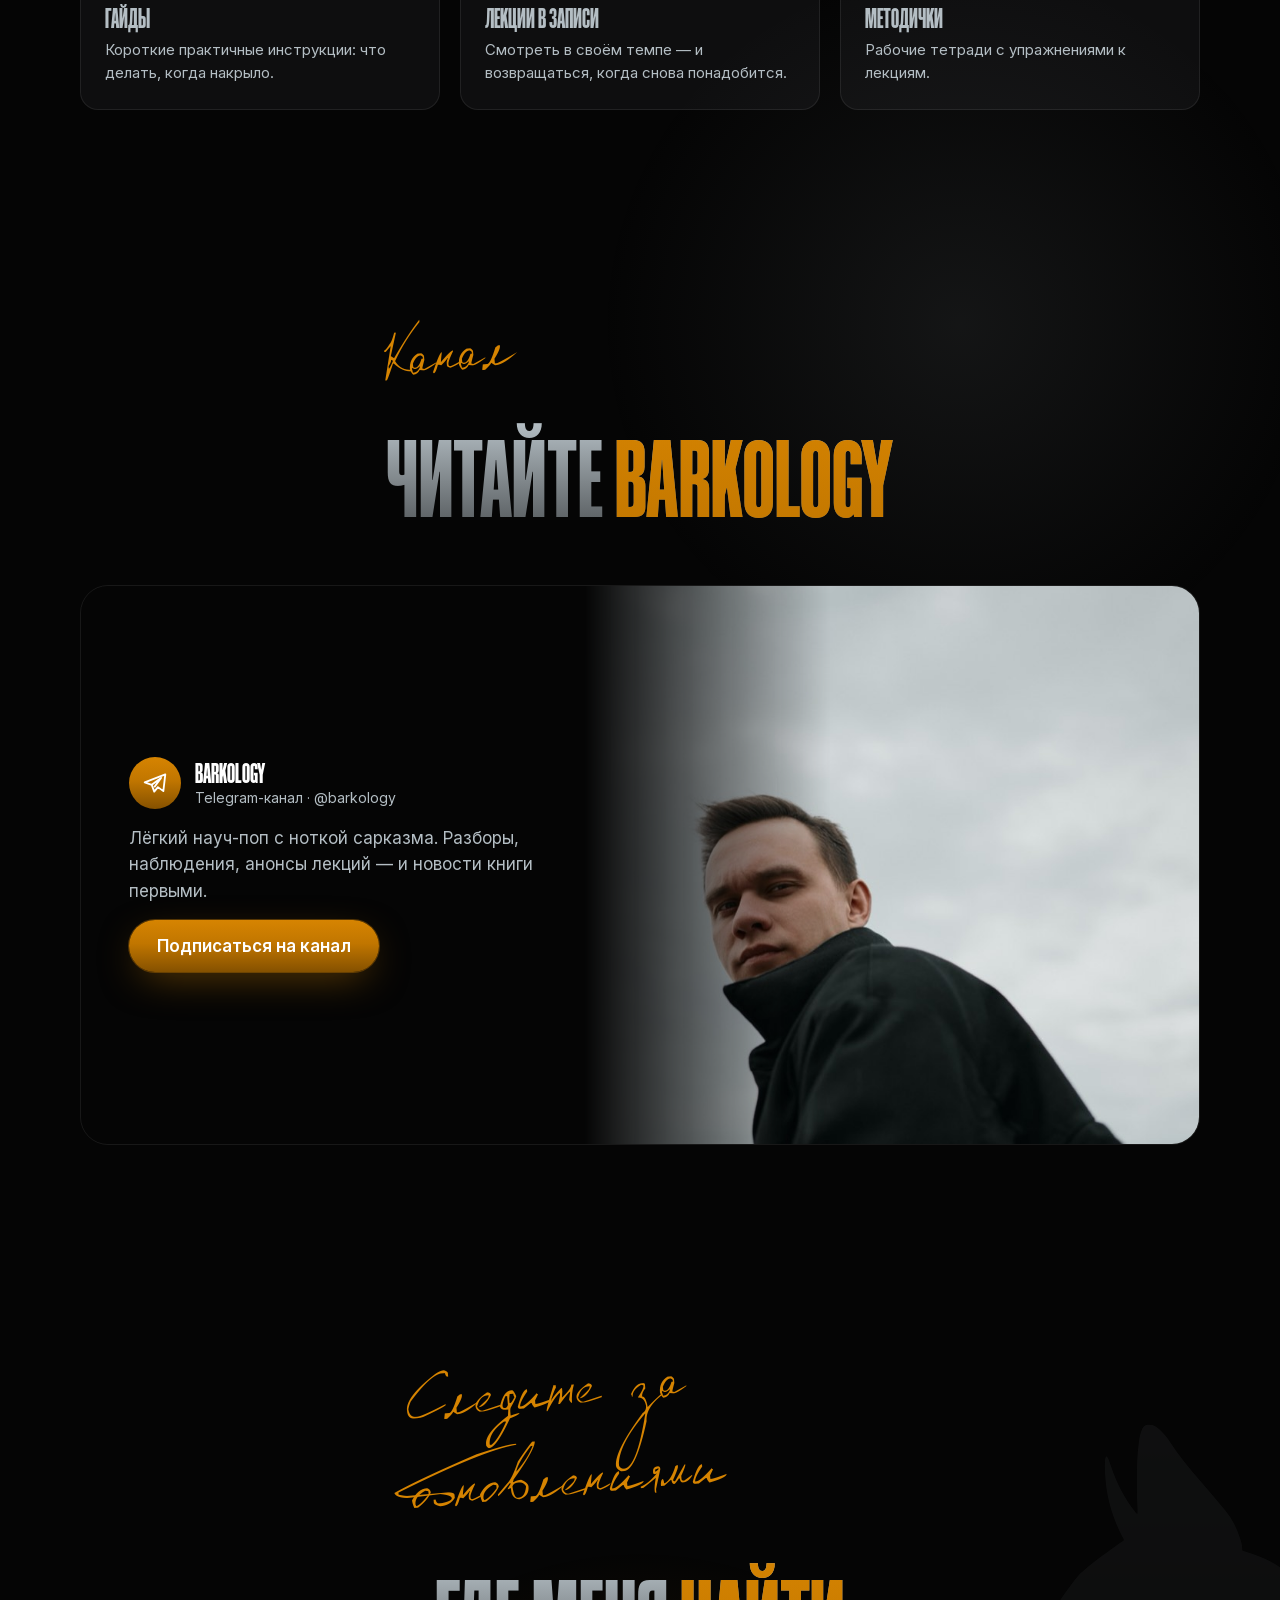
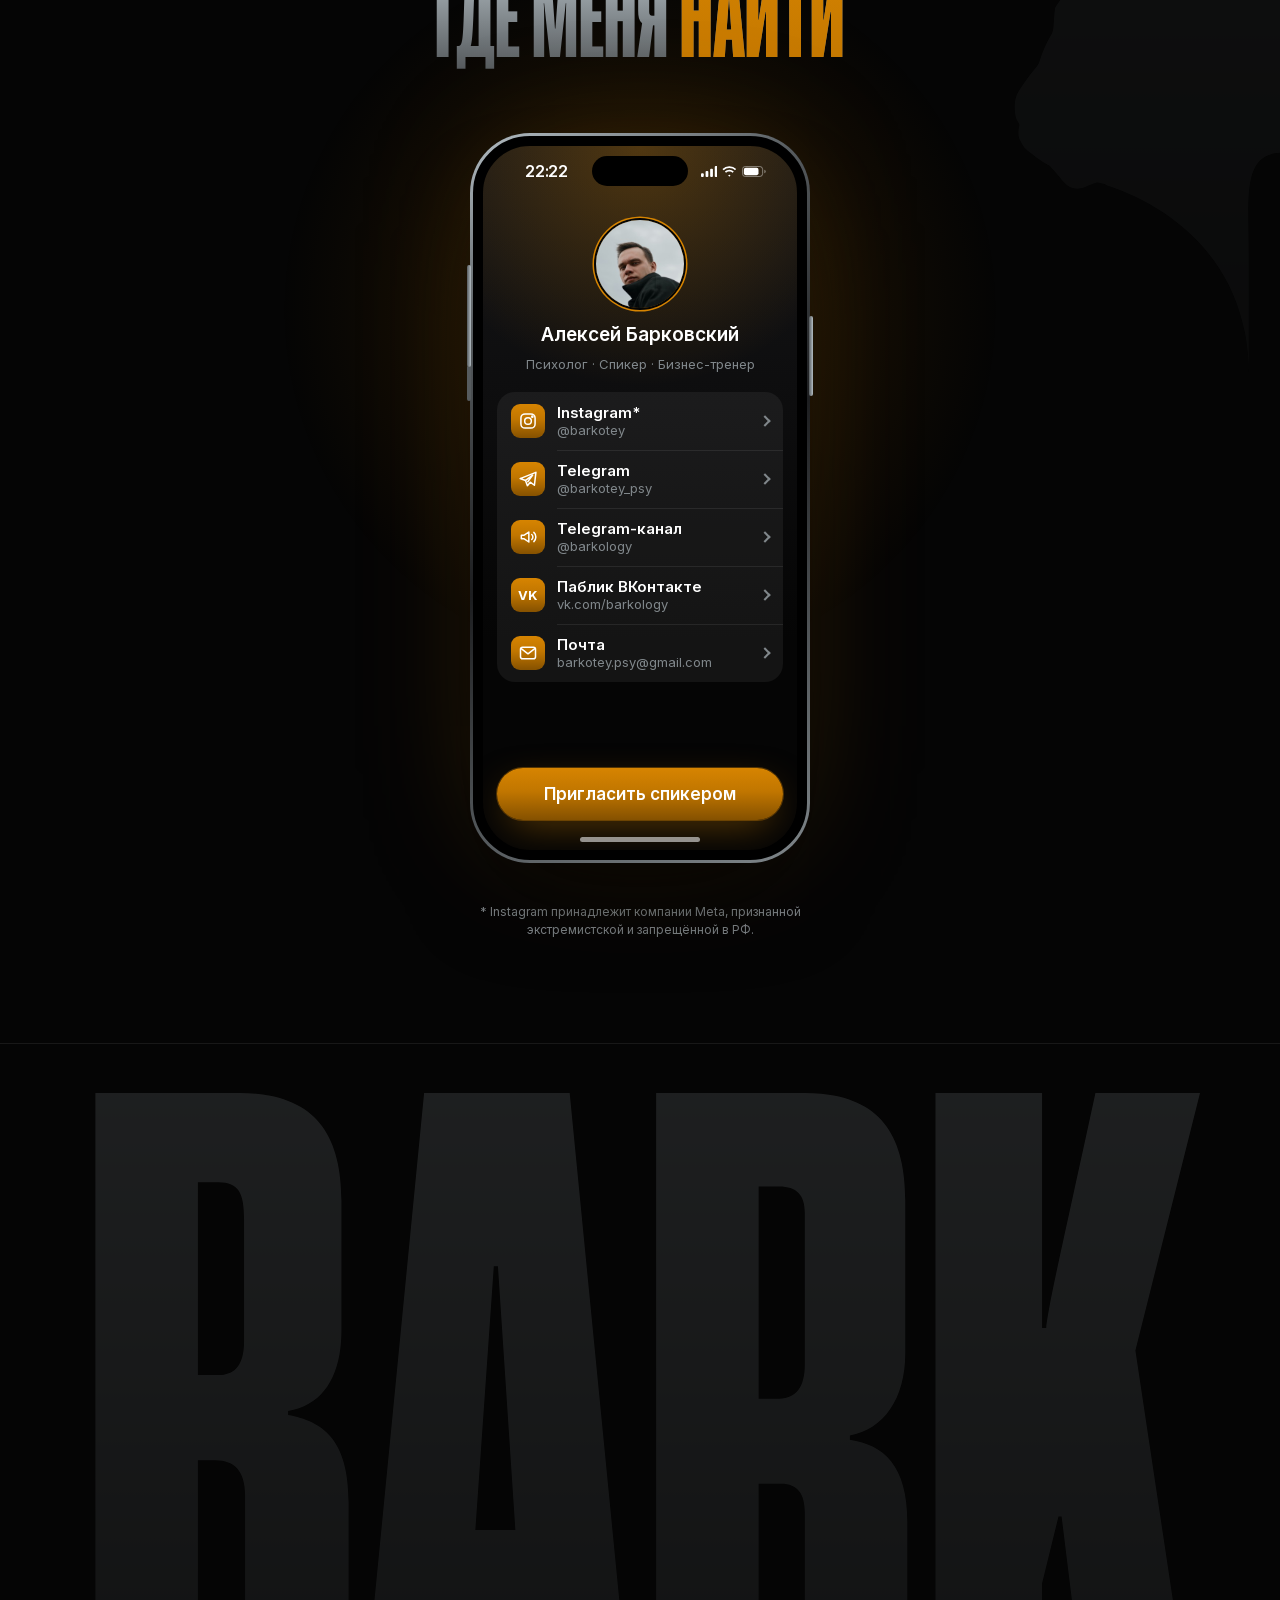
==== commit e905864c: "Правки: рукописные пометки, «Обо мне», форматы, отзывы, книга, бегущая строка, подвал - Рукописные п" ====
--- a/index.html
+++ b/index.html
@@ -67,7 +67,7 @@
       <span class="hero__cat mark mark--cat" aria-hidden="true"></span>
 
       <div class="container hero__content">
-        <p class="hero__roles intro">Психолог · Спикер · Бизнес-тренер</p>
+        <p class="hero__roles intro">Психолог · Спикер · Блогер</p>
         <h1 class="hero__name title intro" style="--delay: .1s">Алексей<br>Барковский</h1>
         <p class="hero__tagline lead intro" style="--delay: .2s">Психолог, который называет вещи <span class="accent">своими именами</span></p>
         <p class="hero__sub muted intro" style="--delay: .3s">Лекции без воды, эзотерики и «просто полюби себя». Только то, что можно применить завтра утром.</p>
@@ -94,7 +94,7 @@
         <div class="about__zones">
           <article class="zone reveal">
             <figure class="zone__photo">
-              <img src="assets/img/about-stage.jpg" width="800" height="1199" alt="Алексей Барковский смеётся, опираясь на каменную стену" loading="lazy">
+              <img src="assets/img/about-stage.jpg" width="800" height="1199" alt="Алексей Барковский говорит в микрофон на сцене" loading="lazy" style="--focus: 50% 0%">
             </figure>
             <div class="zone__body">
               <h3 class="zone__label">Сцена</h3>
@@ -108,7 +108,7 @@
               <img src="assets/img/about-fear.jpg" width="800" height="1199" alt="Алексей Барковский идёт по набережной вдоль кирпичной стены" loading="lazy">
             </figure>
             <div class="zone__body">
-              <h3 class="zone__label">Шаг</h3>
+              <h3 class="zone__label">История</h3>
               <p>12 лет армейского рукопашного боя научили меня, что паника — не приговор, а то, чем можно управлять. Парашютный спорт — что страх можно взять с собой и всё равно шагнуть. Сцена — что людям не нужны умные слова. Им нужны слова, которые работают.</p>
             </div>
           </article>
@@ -118,7 +118,7 @@
               <img src="assets/img/about-mind.jpg" width="800" height="1066" alt="Алексей Барковский задумчиво касается виска" loading="lazy">
             </figure>
             <div class="zone__body">
-              <h3 class="zone__label">В голове</h3>
+              <h3 class="zone__label zone__label--deep">Призвание</h3>
               <p>В 2023 году я получил диплом психолога. Не только чтобы консультировать, но и чтобы объяснять: что на самом деле происходит у нас в голове, когда мир несётся быстрее, чем мы успеваем его переварить.</p>
               <p>Мои лекции — без воды, без эзотерики и без «просто полюби себя». Только то, что можно унести домой и применить завтра утром.</p>
             </div>
@@ -129,7 +129,7 @@
               <img src="assets/img/about-why.jpg" width="800" height="1066" alt="Алексей Барковский сидит на стуле и смотрит в камеру" loading="lazy">
             </figure>
             <div class="zone__body">
-              <h3 class="zone__label">Зачем я здесь</h3>
+              <h3 class="zone__label">Опыт</h3>
               <p>Каждый инструмент, о котором я говорю, я сначала проверил на себе. Включая год, когда я отказался от всего, что мешало, и пересобрал себя с нуля.</p>
               <p>Да, я пишу книгу. Нет, она не про позитивное мышление.</p>
               <p class="zone__accent">Если вам нужен спикер, после которого люди думают, спорят и меняют что-то в своей жизни, — пишите.</p>
@@ -142,8 +142,8 @@
 
     <!-- Бегущая строка-разделитель (украшение) -->
     <div class="ticker" data-scroll aria-hidden="true">
-      <p class="ticker__row">Смыслы · Границы · Выбор · Голос · Смыслы · Границы · Выбор · Голос · Смыслы · Границы ·</p>
-      <p class="ticker__row ticker__row--outline">Без воды · Без эзотерики · Без «просто полюби себя» · Без воды · Без эзотерики ·</p>
+      <p class="ticker__row">Кто, если не ты? · Сложное просто · Кайф · Ты решаешь · Кто, если не ты? · Сложное просто · Кайф · Ты решаешь ·</p>
+      <p class="ticker__row ticker__row--outline">Кто, если не я? · Ты главный · Кто, если не я? · Ты главный · Кто, если не я? · Ты главный ·</p>
     </div>
 
     <!-- ===================== 3. ТЕМЫ ЛЕКЦИЙ ===================== -->
@@ -220,43 +220,14 @@
       </div>
     </section>
 
-    <!-- ===================== 4. ВИДЕО ===================== -->
-    <section class="section video" id="video" data-scroll>
-      <span class="glow glow--silver" style="--x: 80%; --y: 40%" aria-hidden="true"></span>
-
-      <div class="container">
-        <div class="section__head reveal">
-          <span class="eyebrow">Видео</span>
-          <h2 class="title">Лучше один раз <span class="accent">услышать</span></h2>
-        </div>
-
-        <!--
-          КАК ДОБАВИТЬ ВИДЕО ИЗ VK
-          1. Откройте ролик в VK Видео → «Поделиться» → «Экспортировать» → в коде найдите адрес после src="…"
-             (он выглядит так: https://vk.com/video_ext.php?oid=-000&id=000&hash=000).
-          2. Вставьте этот адрес в data-video="" ниже, между кавычками.
-          Готово: кнопка «Смотреть лекцию» станет активной и будет включать видео прямо на сайте.
-          Плеер VK загружается только после нажатия — сайт открывается быстрее.
-        -->
-        <div class="video__frame reveal" data-video="">
-          <img class="video__poster" src="assets/img/video-poster.jpg" width="960" height="1280" alt="Алексей Барковский говорит в микрофон" loading="lazy">
-          <button class="video__play" type="button" disabled>
-            <span class="video__icon" aria-hidden="true"><svg viewBox="0 0 24 24"><path d="M8 5.5v13l10.5-6.5z" fill="currentColor"/></svg></span>
-            <span class="video__label">Смотреть лекцию</span>
-            <span class="video__soon">скоро</span>
-          </button>
-        </div>
-      </div>
-    </section>
-
-    <!-- ===================== 5. ФОРМАТЫ ВЫСТУПЛЕНИЙ ===================== -->
+    <!-- ===================== 4. ФОРМАТЫ ВЫСТУПЛЕНИЙ ===================== -->
     <section class="section formats" id="formats" data-scroll>
       <span class="glow" style="--x: 90%; --y: 60%" aria-hidden="true"></span>
 
       <div class="container">
         <div class="section__head reveal">
-          <span class="eyebrow">Везде</span>
-          <h2 class="title">Под вашу <span class="accent">площадку</span></h2>
+          <span class="eyebrow">Форматы</span>
+          <h2 class="title">Сотрудничество <span class="accent">в&nbsp;формате</span></h2>
         </div>
 
         <ul class="formats__list">
@@ -299,6 +270,35 @@
       </div>
     </section>
 
+    <!-- ===================== 5. ВИДЕО ===================== -->
+    <section class="section video" id="video" data-scroll>
+      <span class="glow glow--silver" style="--x: 80%; --y: 40%" aria-hidden="true"></span>
+
+      <div class="container">
+        <div class="section__head reveal">
+          <span class="eyebrow">Видео</span>
+          <h2 class="title">Лучше один раз <span class="accent">услышать</span></h2>
+        </div>
+
+        <!--
+          КАК ДОБАВИТЬ ВИДЕО ИЗ VK
+          1. Откройте ролик в VK Видео → «Поделиться» → «Экспортировать» → в коде найдите адрес после src="…"
+             (он выглядит так: https://vk.com/video_ext.php?oid=-000&id=000&hash=000).
+          2. Вставьте этот адрес в data-video="" ниже, между кавычками.
+          Готово: кнопка «Смотреть лекцию» станет активной и будет включать видео прямо на сайте.
+          Плеер VK загружается только после нажатия — сайт открывается быстрее.
+        -->
+        <div class="video__frame reveal" data-video="">
+          <img class="video__poster" src="assets/img/video-poster.jpg" width="960" height="1280" alt="Алексей Барковский говорит в микрофон" loading="lazy">
+          <button class="video__play" type="button" disabled>
+            <span class="video__icon" aria-hidden="true"><svg viewBox="0 0 24 24"><path d="M8 5.5v13l10.5-6.5z" fill="currentColor"/></svg></span>
+            <span class="video__label">Смотреть лекцию</span>
+            <span class="video__soon">скоро</span>
+          </button>
+        </div>
+      </div>
+    </section>
+
     <!-- Фото-вставка с цитатой (украшение между блоками) -->
     <section class="interlude" data-scroll aria-label="Цитата">
       <img
@@ -328,8 +328,8 @@
 
       <div class="container">
         <div class="section__head reveal">
-          <span class="eyebrow">Спасибо</span>
-          <h2 class="title">Что говорят <span class="accent">после</span></h2>
+          <span class="eyebrow">„Спасибо“</span>
+          <h2 class="title">То, что говорят <span class="accent">после</span></h2>
           <p class="section__lead muted">Настоящие сообщения от&nbsp;клиентов, без имён. Нажмите на&nbsp;отзыв, чтобы прочитать его крупно.</p>
         </div>
       </div>
@@ -358,8 +358,7 @@
       <div class="container">
         <div class="section__head reveal">
           <span class="eyebrow">Книга</span>
-          <h2 class="title">Да, я пишу <span class="accent">книгу</span></h2>
-          <p class="section__lead muted">Нет, она не про позитивное мышление.</p>
+          <h2 class="title">Скоро</h2>
         </div>
 
         <div class="book__main">
--- a/assets/css/style.css
+++ b/assets/css/style.css
@@ -18,6 +18,12 @@
 @font-face {
   font-family: "Shlapak";
   src: url("../fonts/shlapak-script.woff2") format("woff2");
+  font-display: swap;
+}
+@font-face {
+  font-family: "Soyuz Grotesk";
+  src: url("../fonts/soyuz-grotesk-bold.woff2") format("woff2");
+  font-weight: 700;
   font-display: swap;
 }
 @font-face {
@@ -83,6 +89,7 @@
   --font-display: "Coolvetica", "Arial Narrow", Impact, sans-serif;
   --font-text: "Inter", -apple-system, BlinkMacSystemFont, "Segoe UI", Roboto, sans-serif;
   --font-script: "Shlapak", "Segoe Script", cursive;
+  --font-accent: "Soyuz Grotesk", var(--font-display); /* акцентный: бегущая строка, номера лекций */
 
   /* Размеры */
   --container: 1120px;
@@ -184,12 +191,13 @@
   overflow-x: clip;
 }
 
-/* Шапка блока: огромная рукописная подпись, поверх неё — заголовок. Всё по центру */
+/* Шапка блока: рукописная пометка у левого края заголовка, сам заголовок — по центру.
+   Ширина шапки = ширина заголовка, поэтому пометка всегда стоит рядом с ним */
 .section__head {
   position: relative;
-  display: flex;
-  flex-direction: column;
-  align-items: center;
+  display: grid;
+  justify-content: center;
+  justify-items: center;
   text-align: center;
   margin-bottom: clamp(32px, 6vw, 56px);
 }
@@ -200,27 +208,31 @@
   font-size: clamp(17px, 4.2vw, 21px);
 }
 
-/* Рукописная подпись: крупнее заголовка и лежит под ним, как фон */
+/* Рукописная пометка перед блоком — как подпись от руки над заголовком.
+   Начинается от левого края заголовка (width: 0 — пометка не раздвигает шапку, текст просто идёт вправо).
+   Отступ снизу — под длинные хвосты букв «р», «д», «у», чтобы они не задевали заголовок */
 .eyebrow {
-  position: relative;
-  z-index: -1;
+  justify-self: start;
   display: block;
+  width: 0;
   font-family: var(--font-script);
-  font-size: clamp(92px, 26vw, 220px);
-  line-height: 0.9;
+  font-size: clamp(40px, 10vw, 64px);
+  line-height: 1.15;
   white-space: nowrap;
+  text-align: left;
   color: var(--amber-1);
-  opacity: 0.45;
-  margin-bottom: -0.22em;
+  rotate: -5deg;
+  transform-origin: 0 100%;
+  margin-bottom: 0.48em;
   pointer-events: none;
 }
 
+/* Длинная пометка в две строки */
 .eyebrow--long {
-  font-size: clamp(58px, 15vw, 132px);
-  line-height: 0.95;
+  width: auto;
+  max-width: 7em;
   white-space: normal;
-  max-width: 9em;
-  margin-bottom: -0.16em;
+  line-height: 1.4;
 }
 
 /* Большой заголовок блока */
@@ -703,7 +715,7 @@
   width: 100%;
   aspect-ratio: 4 / 3;
   object-fit: cover;
-  object-position: 50% 22%;
+  object-position: var(--focus, 50% 22%); /* у отдельного фото можно задать style="--focus: 50% 0%" */
 }
 
 .zone__body {
@@ -714,10 +726,12 @@
   color: var(--text-2);
 }
 
-/* Рукописный заголовок части — по центру, наезжает на нижний край фото */
+/* Рукописный заголовок части — по центру, наезжает на нижний край фото.
+   Отступ снизу — под хвосты букв «р», «з», чтобы они не задевали текст */
 .zone__label {
   position: relative;
   margin-top: -0.5em;
+  margin-bottom: 0.5em;
   font-family: var(--font-script);
   font-weight: 400;
   font-size: clamp(54px, 14vw, 88px);
@@ -727,6 +741,11 @@
   text-shadow: 0 4px 30px rgba(5, 5, 5, 0.9);
 }
 
+/* Для слов с «з» или «у»: у этих букв хвост ещё длиннее */
+.zone__label--deep {
+  margin-bottom: 0.85em;
+}
+
 .zone__accent {
   color: var(--text);
   font-weight: 500;
@@ -755,25 +774,25 @@
 
   .zone__label {
     margin-top: 0;
-    margin-bottom: 4px;
-  }
-}
-
-/* Бегущая строка между блоками: двигается от прокрутки */
+  }
+}
+
+/* Бегущая строка между блоками: двигается от прокрутки.
+   Шрифт Soyuz Grotesk — «однорегистровый»: заглавные и строчные в нём выглядят одинаково (т как m, л как Λ) */
 .ticker {
   overflow: hidden;
   padding-block: 8px;
-  font-family: var(--font-display);
-  font-weight: 900;
+  font-family: var(--font-accent);
+  font-weight: 700;
   text-transform: uppercase;
-  line-height: 1;
+  line-height: 1.1;
   white-space: nowrap;
   -webkit-mask-image: linear-gradient(90deg, transparent, #000 12%, #000 88%, transparent);
   mask-image: linear-gradient(90deg, transparent, #000 12%, #000 88%, transparent);
 }
 
 .ticker__row {
-  font-size: clamp(56px, 15vw, 150px);
+  font-size: clamp(46px, 12vw, 120px);
   width: max-content;
   background: var(--grad-title);
   -webkit-background-clip: text;
@@ -829,7 +848,8 @@
 }
 
 .lecture__num {
-  font-family: var(--font-display);
+  font-family: var(--font-accent);
+  font-weight: 700;
   font-size: 22px;
   line-height: 1;
   letter-spacing: 0.06em;
@@ -944,7 +964,72 @@
   }
 }
 
-/* ---------- 4. Видео ---------- */
+/* ---------- 4. Форматы выступлений ---------- */
+.formats__list {
+  border-top: 1px solid var(--line-strong);
+}
+
+.format {
+  display: grid;
+  gap: 6px;
+  padding-block: 24px;
+  border-bottom: 1px solid var(--line-strong);
+}
+
+.format__meta {
+  font-size: 13px;
+  font-weight: 600;
+  letter-spacing: 0.14em;
+  text-transform: uppercase;
+  color: var(--amber-1);
+}
+
+.format__title {
+  --lh: 1;
+  font-family: var(--font-display);
+  font-weight: 900;
+  font-size: clamp(34px, 9vw, 48px);
+  line-height: var(--lh);
+  text-transform: uppercase;
+  background: var(--grad-title) 0 0 / 100% calc(var(--lh) * 1em) repeat-y;
+  -webkit-background-clip: text;
+  background-clip: text;
+  color: transparent;
+}
+
+.format__text {
+  color: var(--text-2);
+  max-width: 34em;
+}
+
+.format--bonus .format__title {
+  background: var(--grad-amber-text);
+  -webkit-background-clip: text;
+  background-clip: text;
+}
+
+.formats__cta {
+  display: grid;
+  gap: 20px;
+  justify-items: start;
+  margin-top: 40px;
+}
+
+@media (min-width: 768px) {
+  .format {
+    grid-template-columns: 160px 1fr 1.4fr;
+    gap: 32px;
+    align-items: baseline;
+    padding-block: 30px;
+  }
+
+  .formats__cta {
+    grid-template-columns: 1fr auto;
+    align-items: center;
+  }
+}
+
+/* ---------- 5. Видео ---------- */
 .video__frame {
   position: relative;
   aspect-ratio: 4 / 5;
@@ -1061,71 +1146,6 @@
   }
 }
 
-/* ---------- 5. Форматы выступлений ---------- */
-.formats__list {
-  border-top: 1px solid var(--line-strong);
-}
-
-.format {
-  display: grid;
-  gap: 6px;
-  padding-block: 24px;
-  border-bottom: 1px solid var(--line-strong);
-}
-
-.format__meta {
-  font-size: 13px;
-  font-weight: 600;
-  letter-spacing: 0.14em;
-  text-transform: uppercase;
-  color: var(--amber-1);
-}
-
-.format__title {
-  --lh: 1;
-  font-family: var(--font-display);
-  font-weight: 900;
-  font-size: clamp(34px, 9vw, 48px);
-  line-height: var(--lh);
-  text-transform: uppercase;
-  background: var(--grad-title) 0 0 / 100% calc(var(--lh) * 1em) repeat-y;
-  -webkit-background-clip: text;
-  background-clip: text;
-  color: transparent;
-}
-
-.format__text {
-  color: var(--text-2);
-  max-width: 34em;
-}
-
-.format--bonus .format__title {
-  background: var(--grad-amber-text);
-  -webkit-background-clip: text;
-  background-clip: text;
-}
-
-.formats__cta {
-  display: grid;
-  gap: 20px;
-  justify-items: start;
-  margin-top: 40px;
-}
-
-@media (min-width: 768px) {
-  .format {
-    grid-template-columns: 160px 1fr 1.4fr;
-    gap: 32px;
-    align-items: baseline;
-    padding-block: 30px;
-  }
-
-  .formats__cta {
-    grid-template-columns: 1fr auto;
-    align-items: center;
-  }
-}
-
 /* Фото-вставка с цитатой на всю ширину */
 .interlude {
   position: relative;
@@ -1169,7 +1189,7 @@
   overflow-x: auto;
   scroll-snap-type: x mandatory;
   scrollbar-width: none;
-  padding-block: 22px 10px;
+  padding-block: 12px 10px;
   -webkit-mask-image: linear-gradient(90deg, transparent, #000 6%, #000 94%, transparent);
   mask-image: linear-gradient(90deg, transparent, #000 6%, #000 94%, transparent);
 }
@@ -1223,7 +1243,7 @@
   }
 }
 
-/* Карточка отзыва: серебряная рамка, янтарная кавычка, скриншот внутри */
+/* Карточка отзыва: серебряная рамка, скриншот внутри */
 .review {
   position: relative;
   display: block;
@@ -1238,25 +1258,6 @@
   transition: transform 0.4s var(--ease);
 }
 
-.review::before {
-  content: "“";
-  position: absolute;
-  top: -16px;
-  left: 20px;
-  display: grid;
-  place-items: center;
-  width: 36px;
-  height: 36px;
-  border-radius: 50%;
-  background: var(--grad-amber-btn);
-  font-family: var(--font-display);
-  font-size: 38px;
-  line-height: 1;
-  padding-top: 14px;
-  color: #fff;
-  box-shadow: 0 6px 20px -6px rgba(214, 132, 1, 0.7);
-}
-
 .review img {
   width: 100%;
   border-radius: 17px;
@@ -1947,15 +1948,15 @@
 
 /* ---------- 10. Подвал ---------- */
 .footer {
-  padding-block: 16px 36px;
+  padding-block: 24px 40px;
   border-top: 1px solid var(--line);
   overflow: hidden;
 }
 
 /* Огромная надпись BARK во всю ширину */
 .footer__bark {
-  width: min(100%, 720px);
-  margin: 20px auto 28px;
+  width: 100%;
+  margin-block: 24px 32px;
   opacity: 0.14;
 }
 
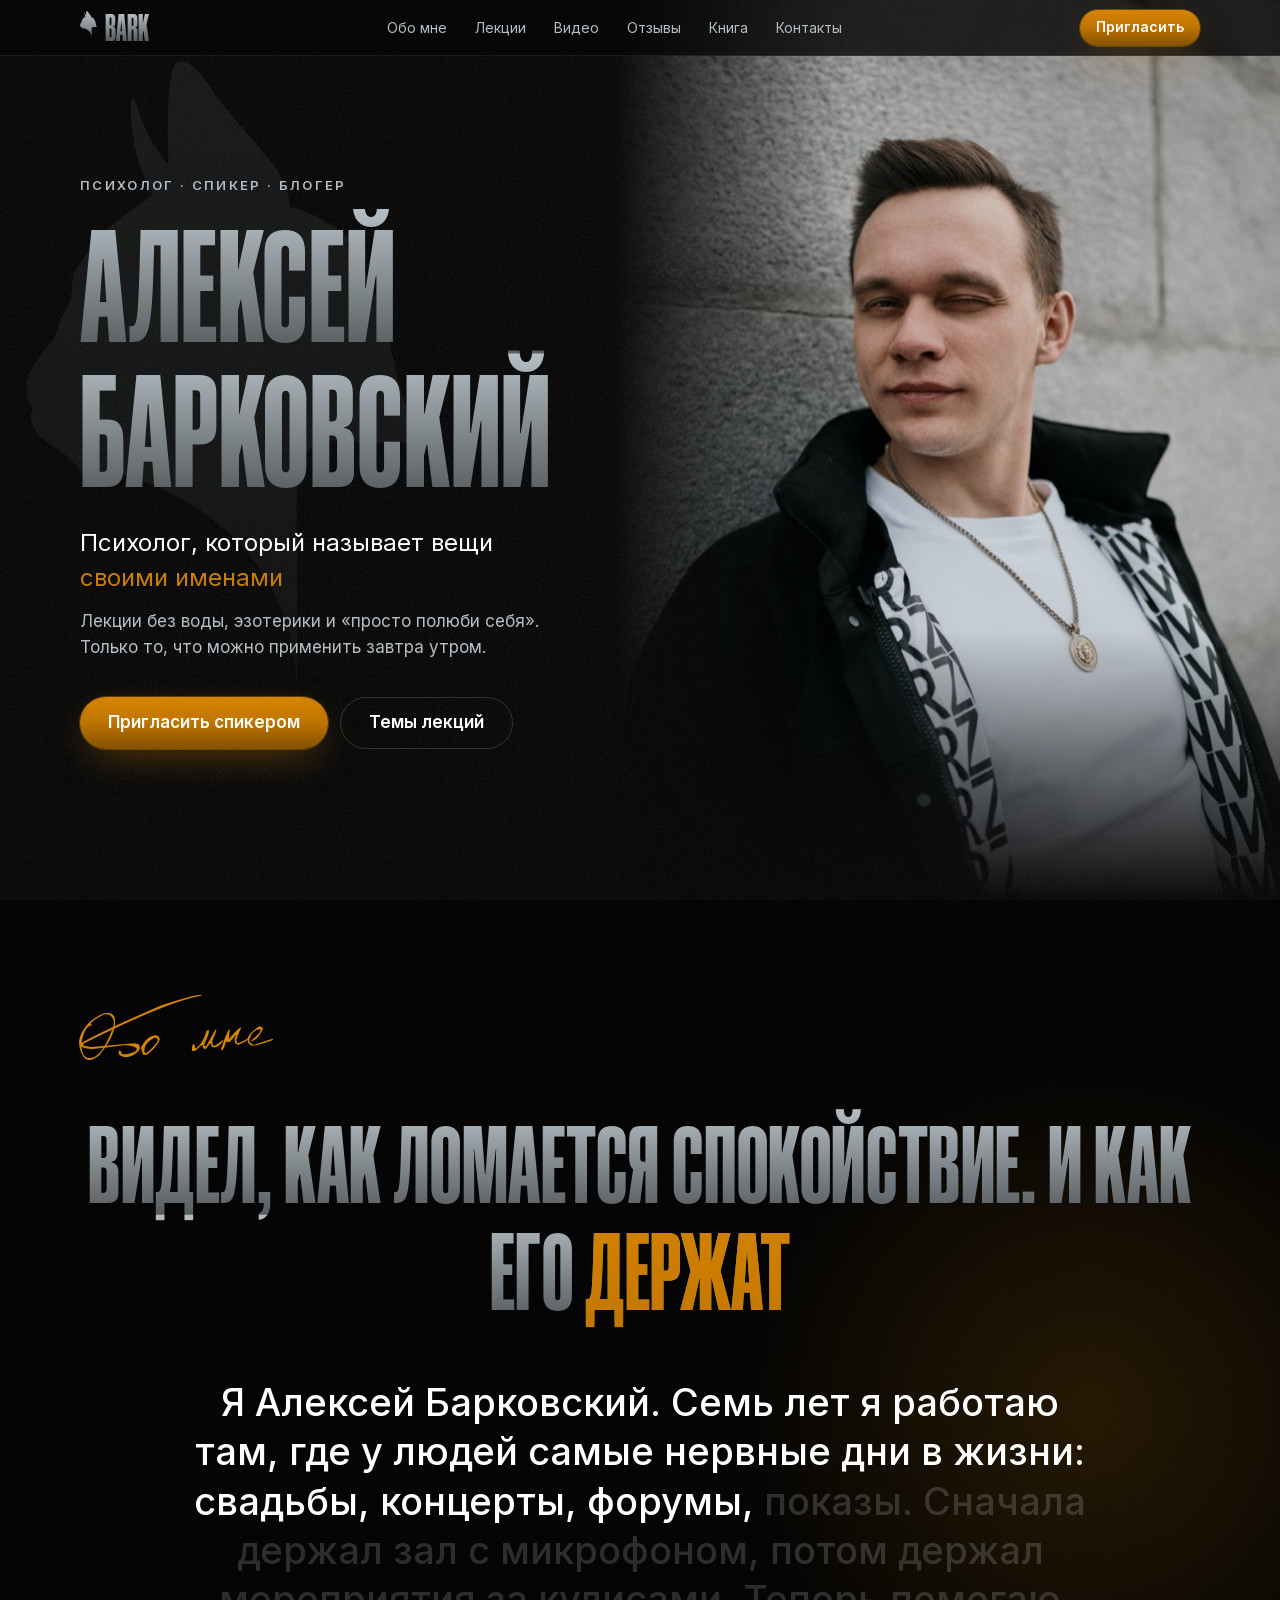
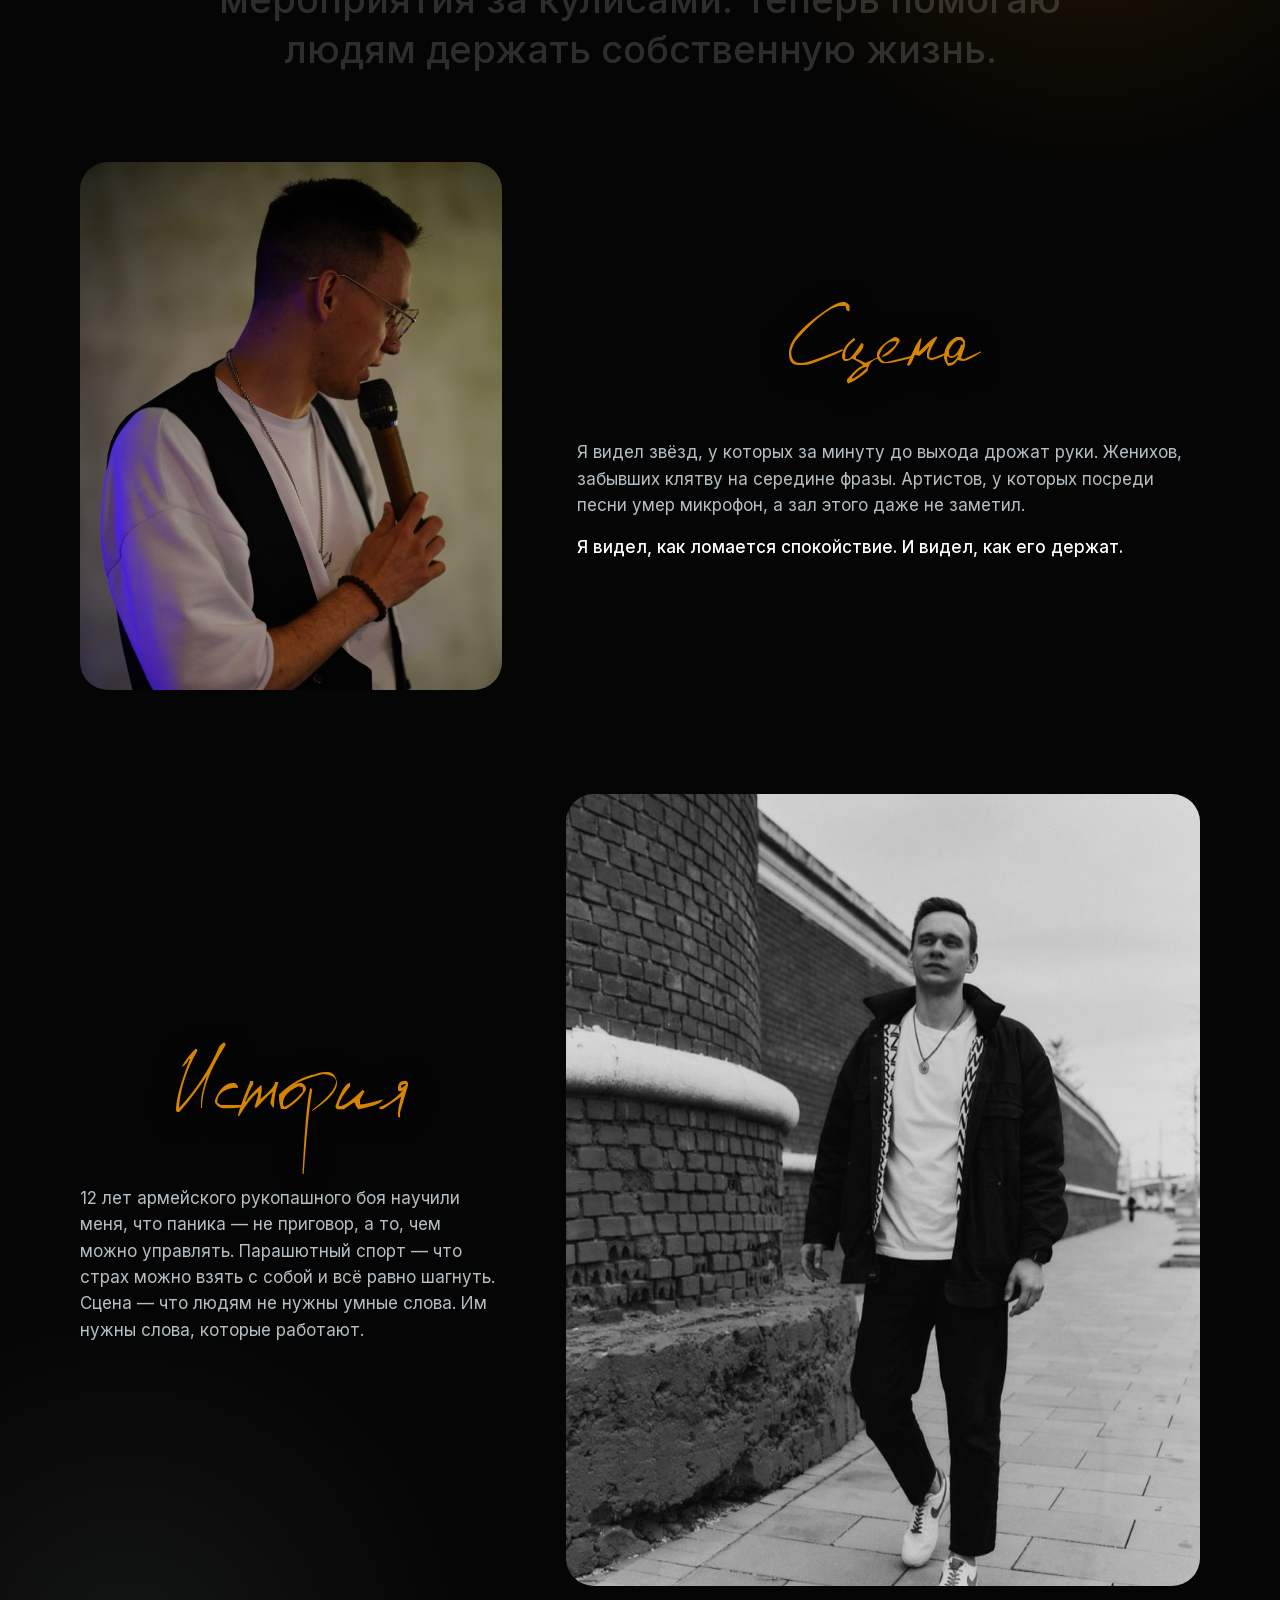
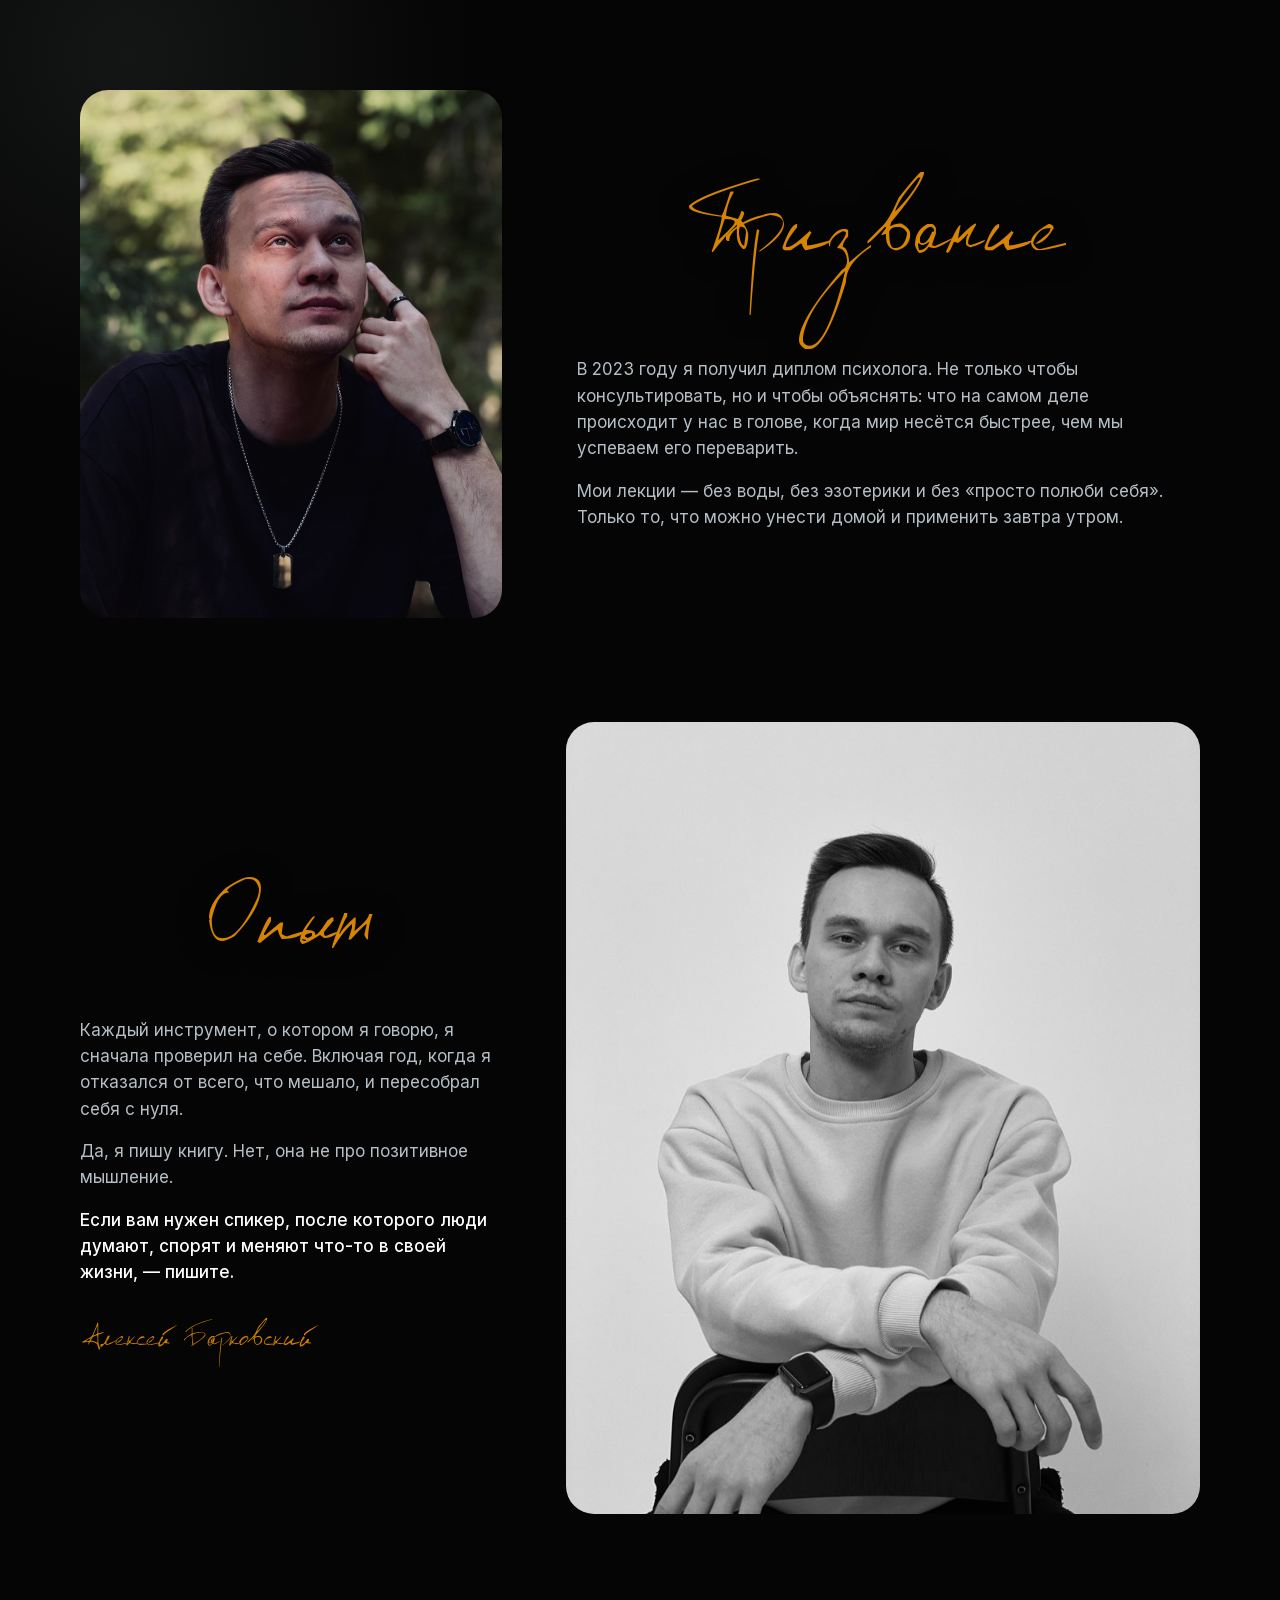
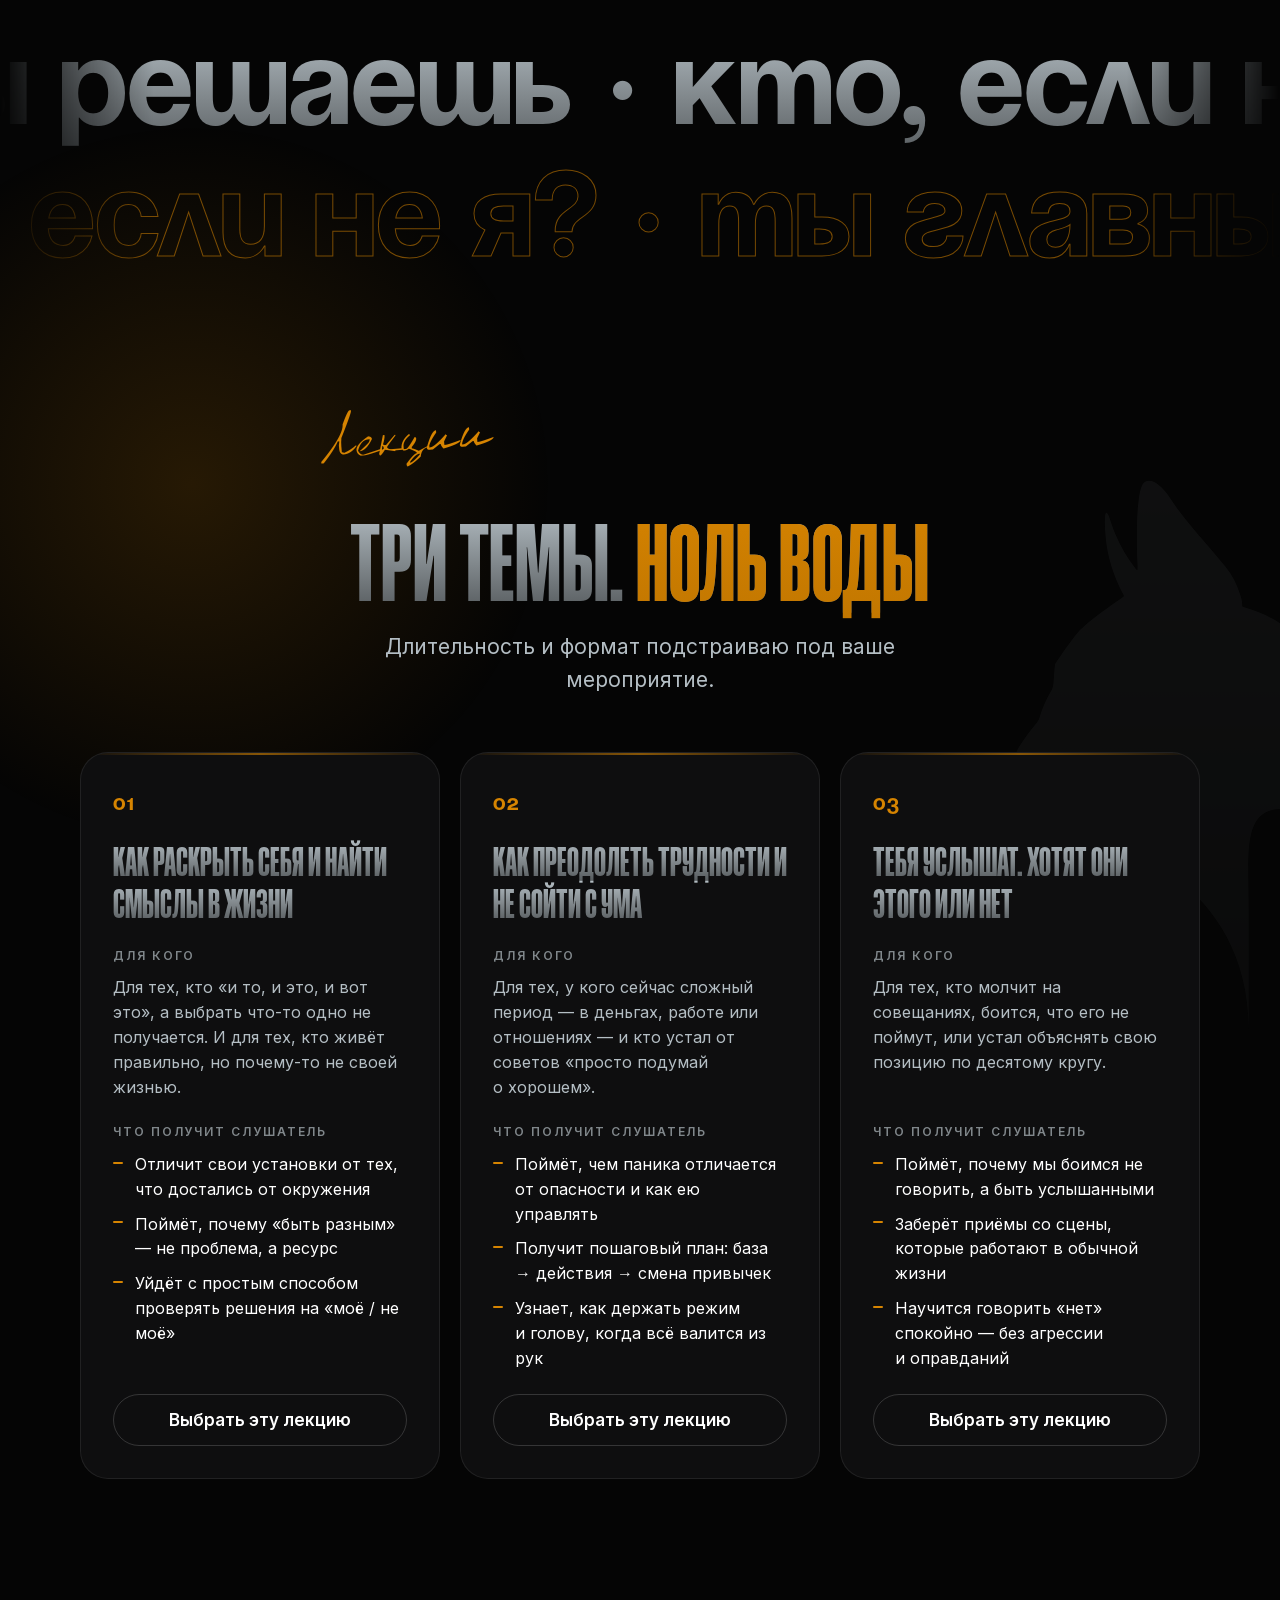
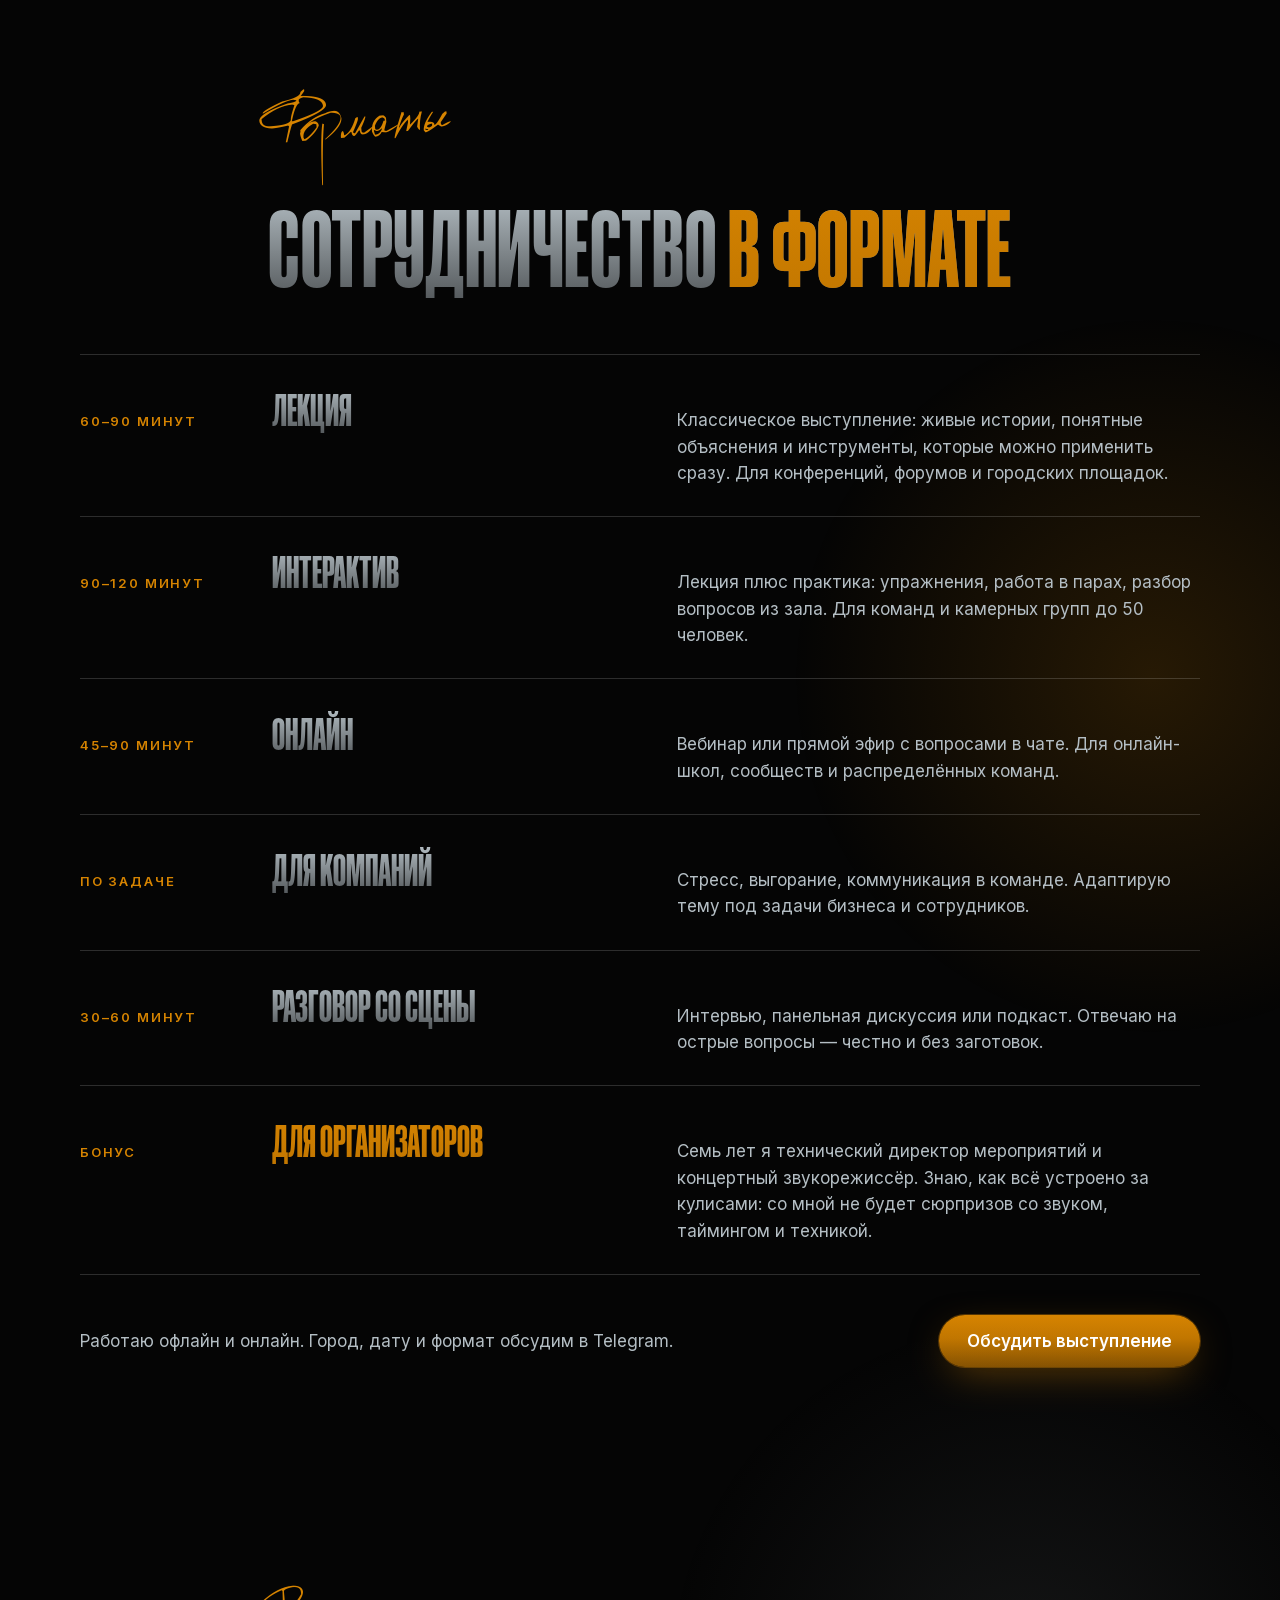
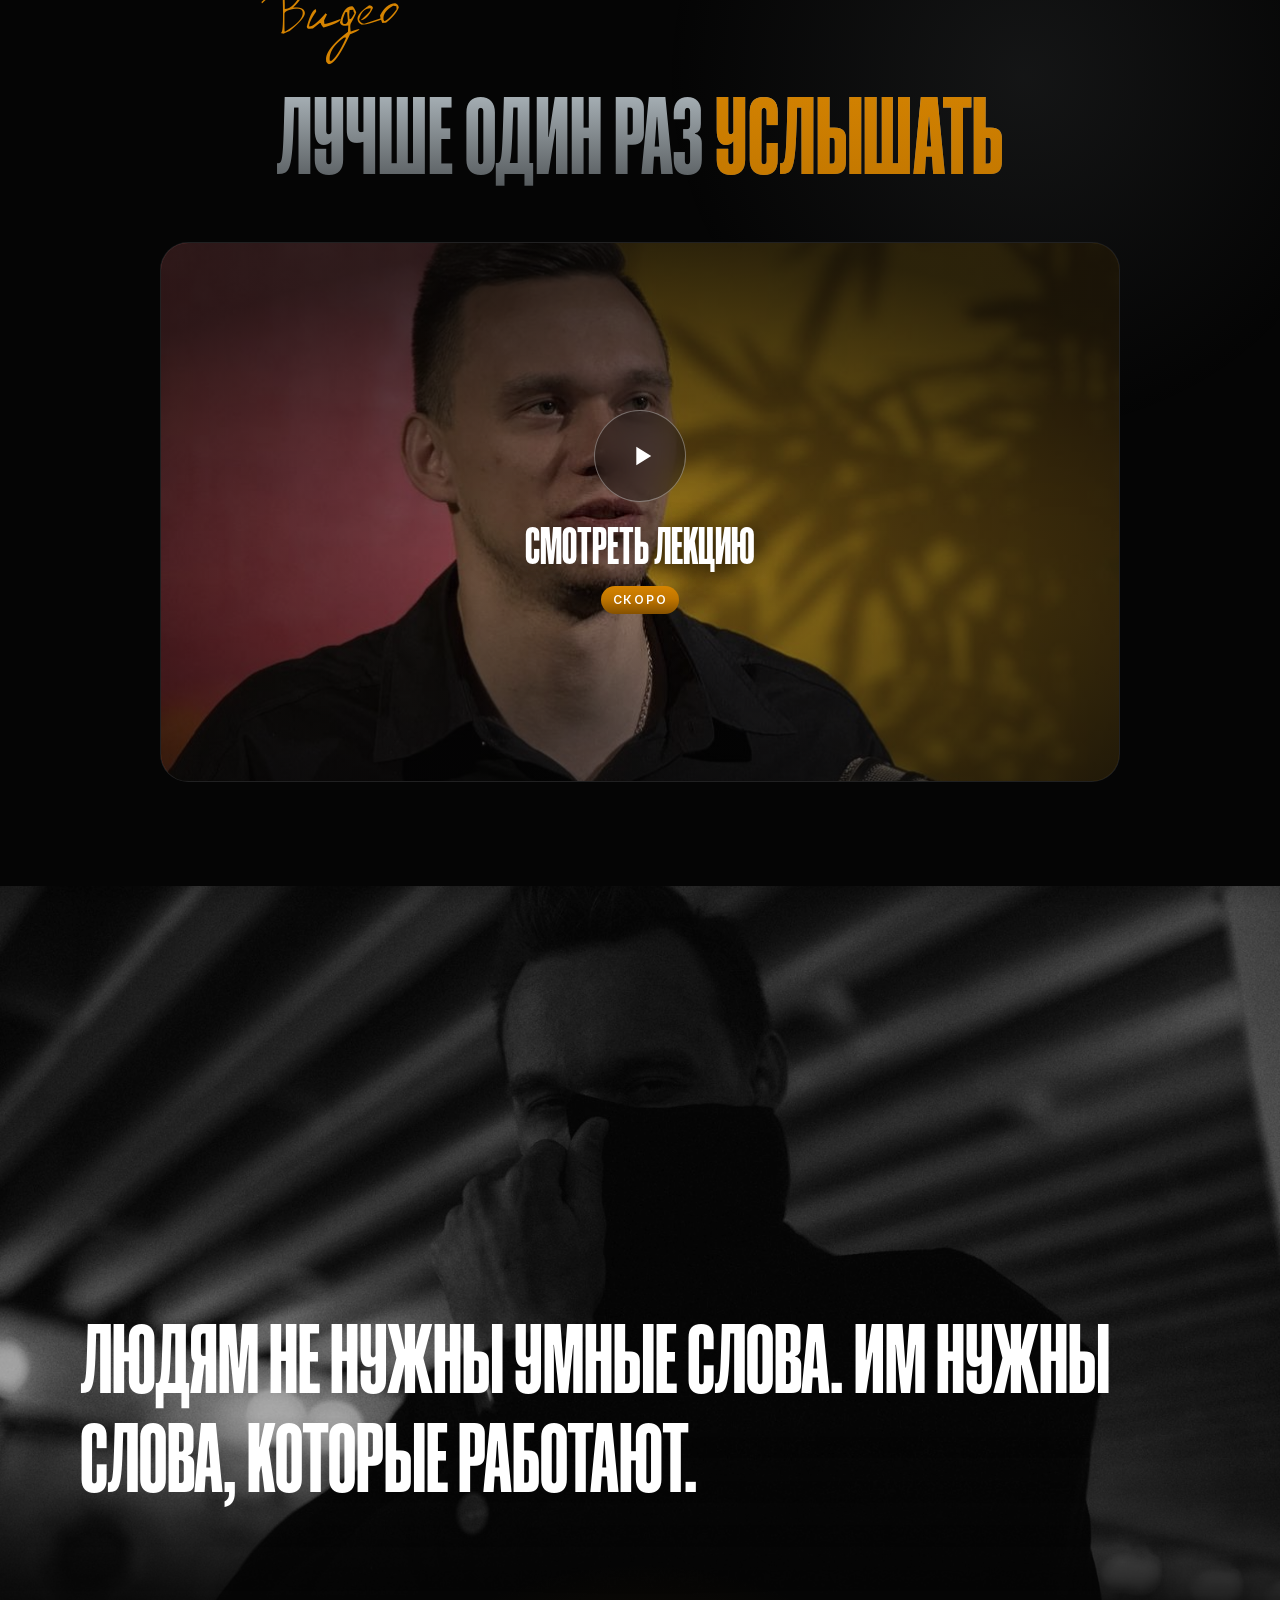
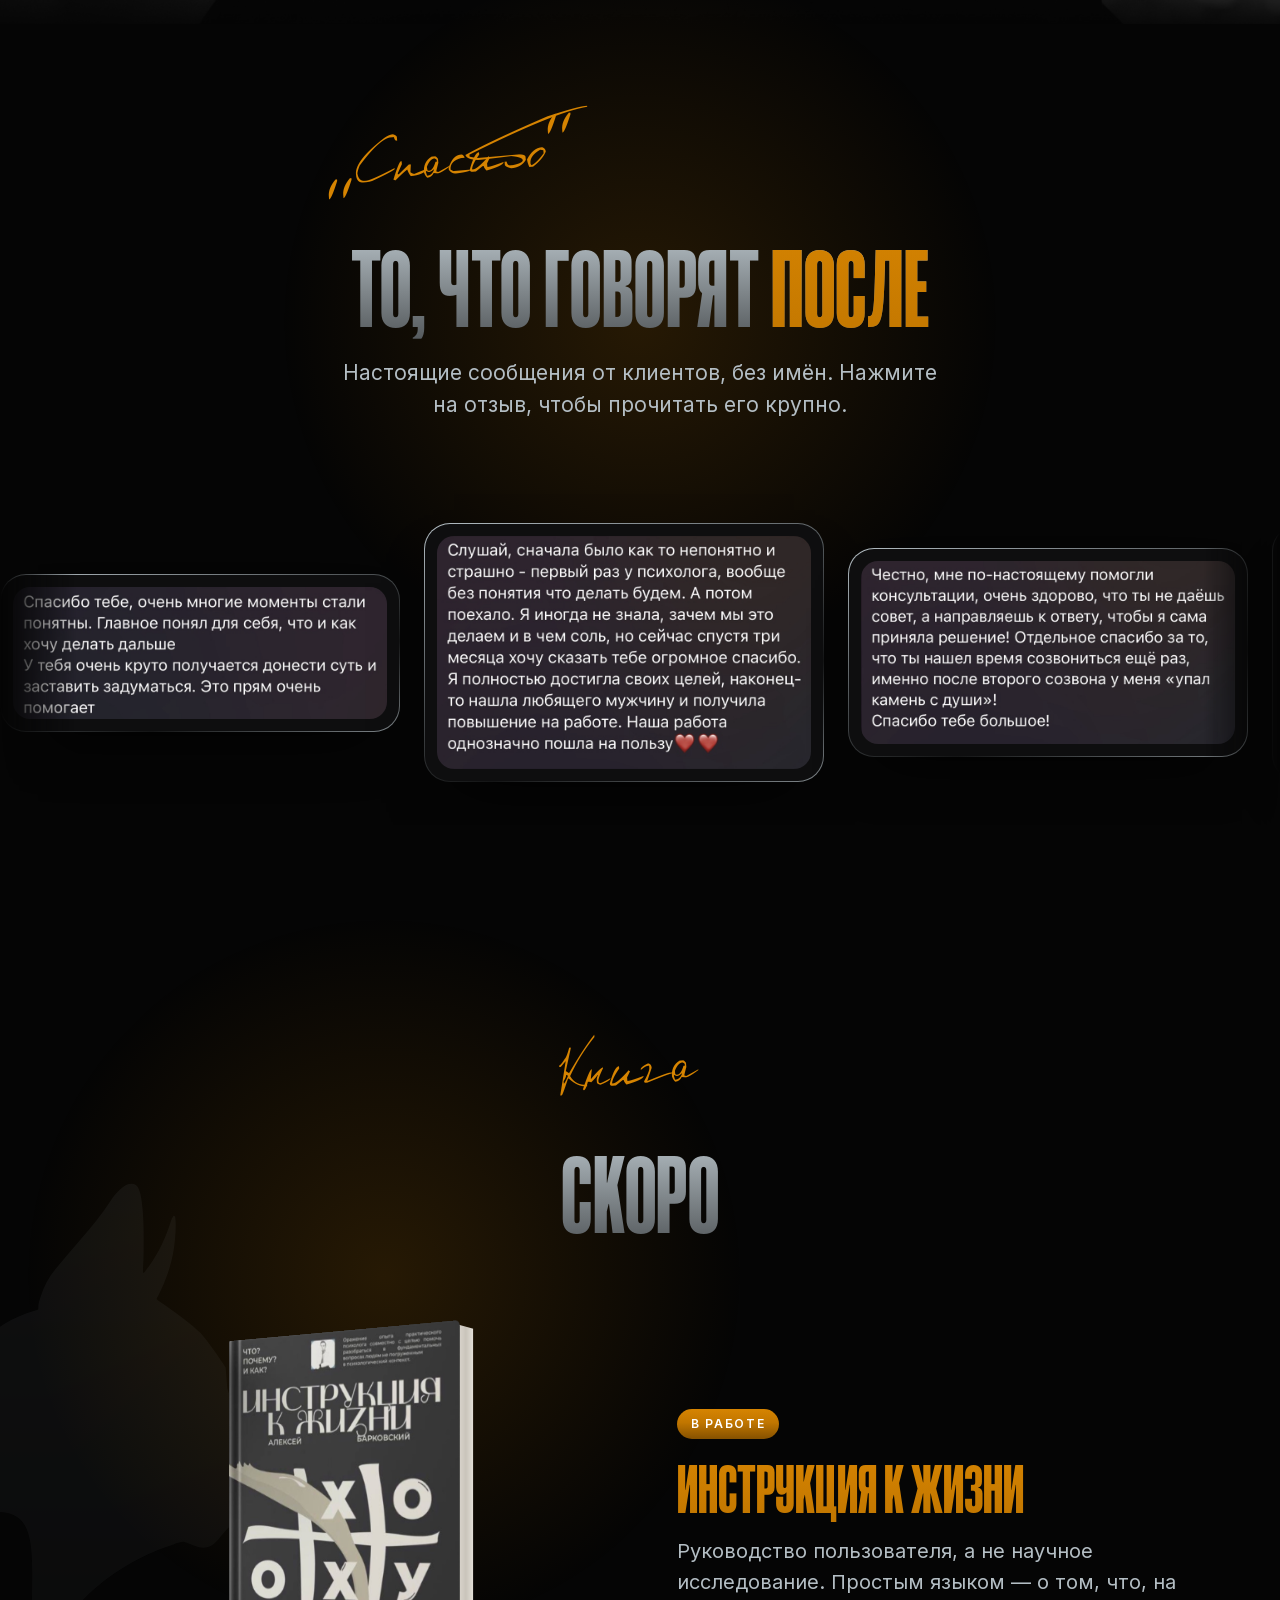
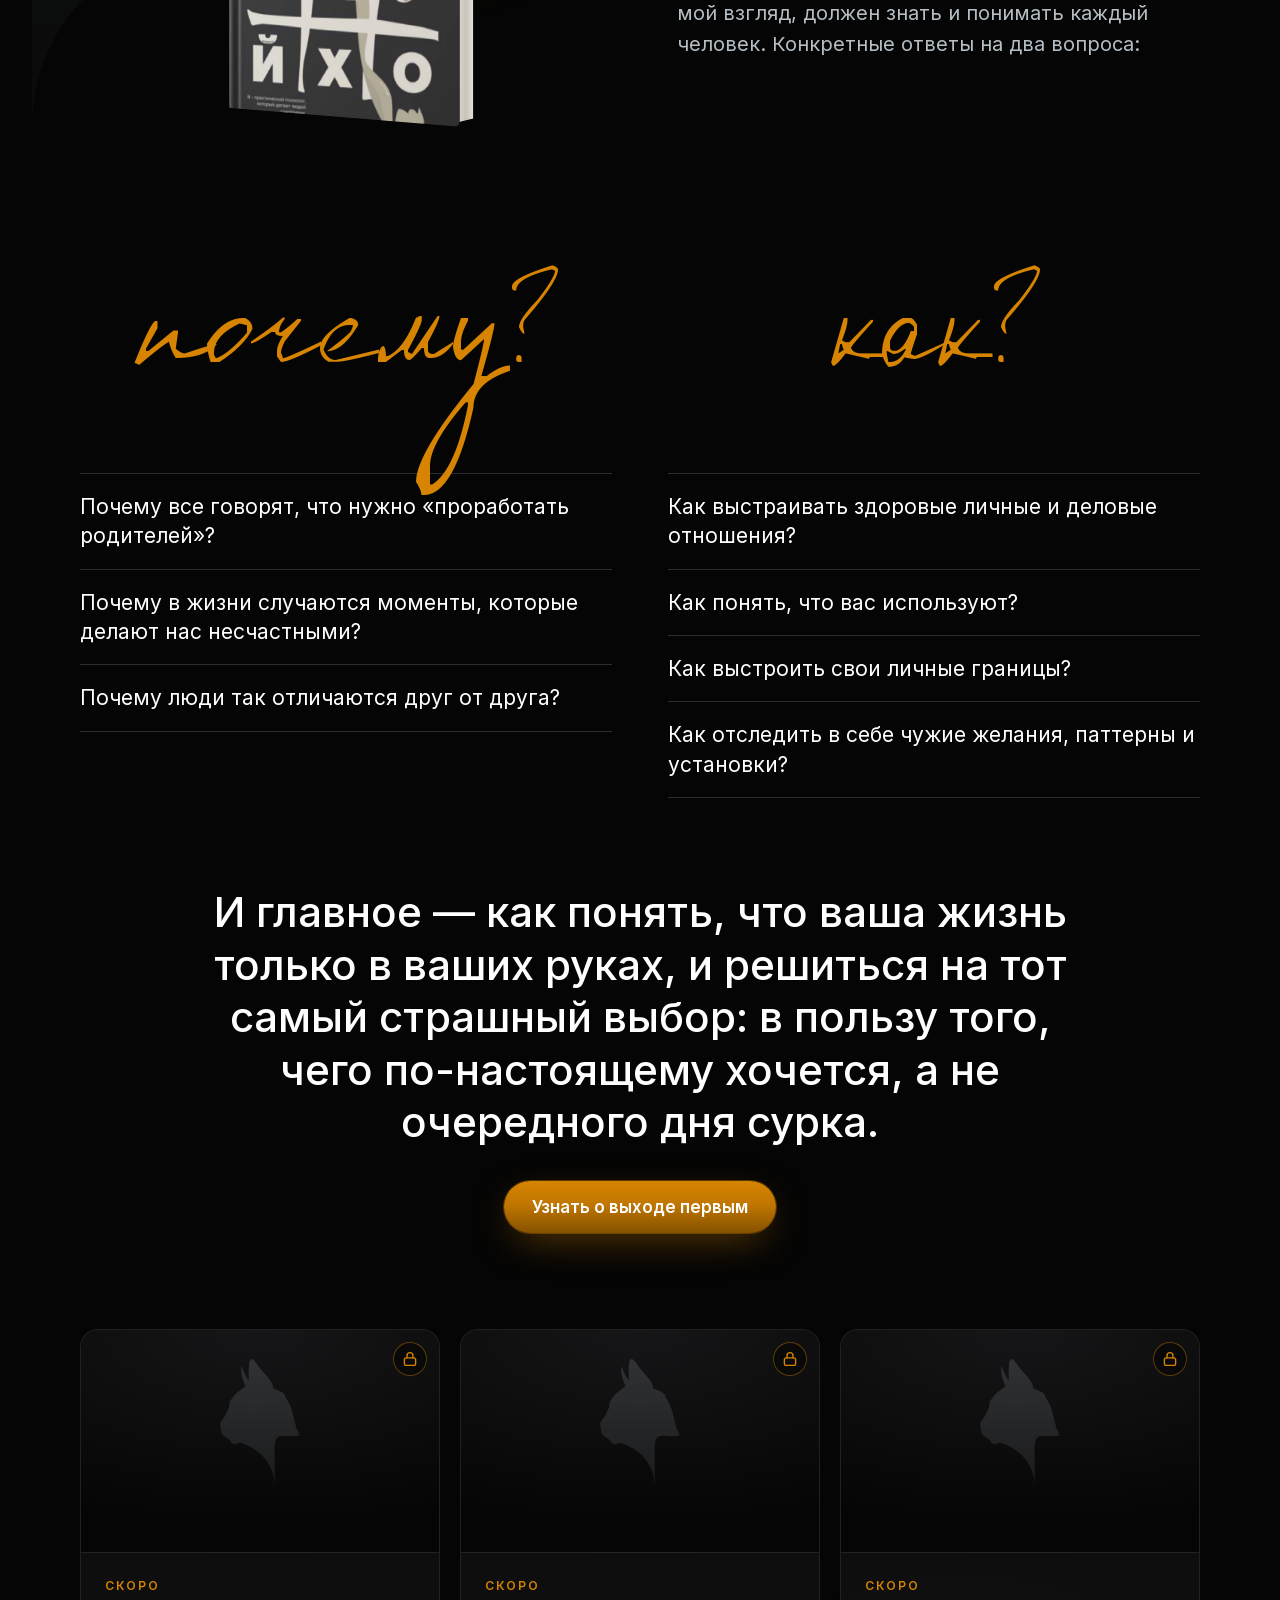
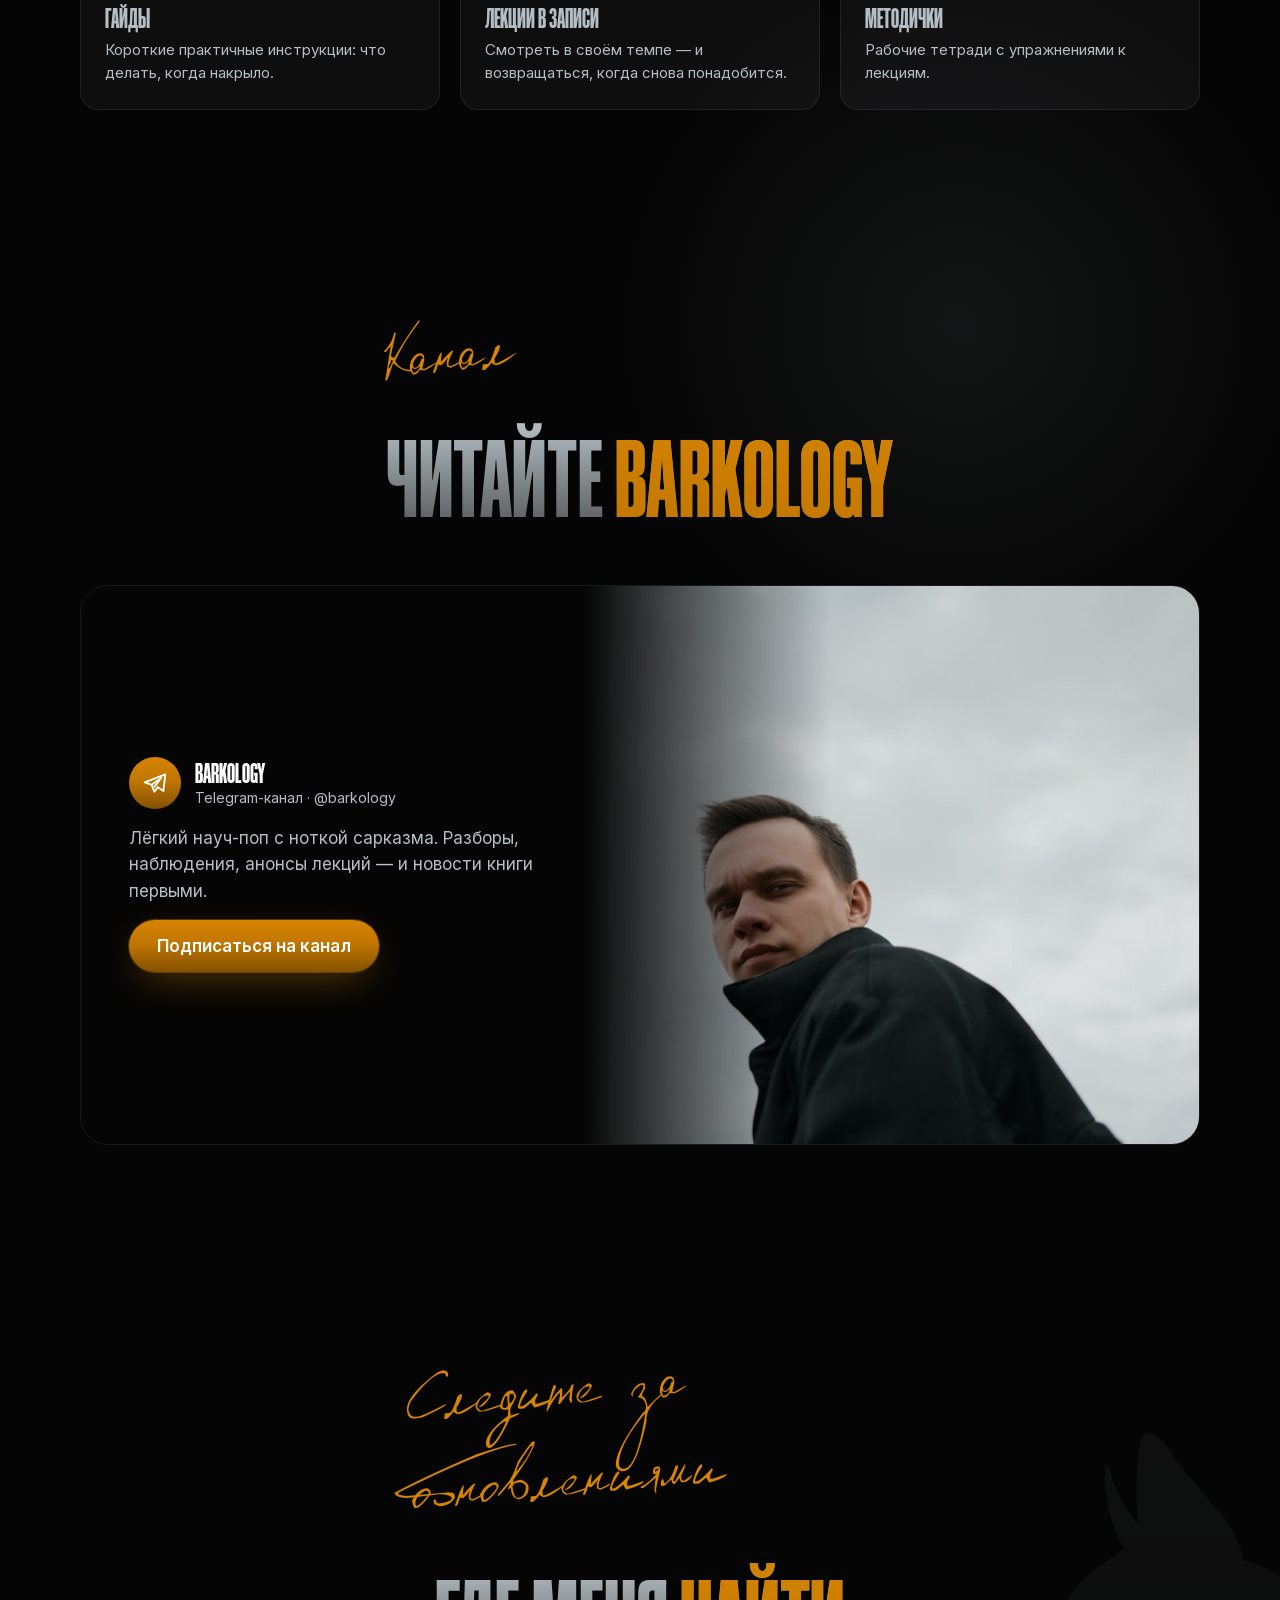
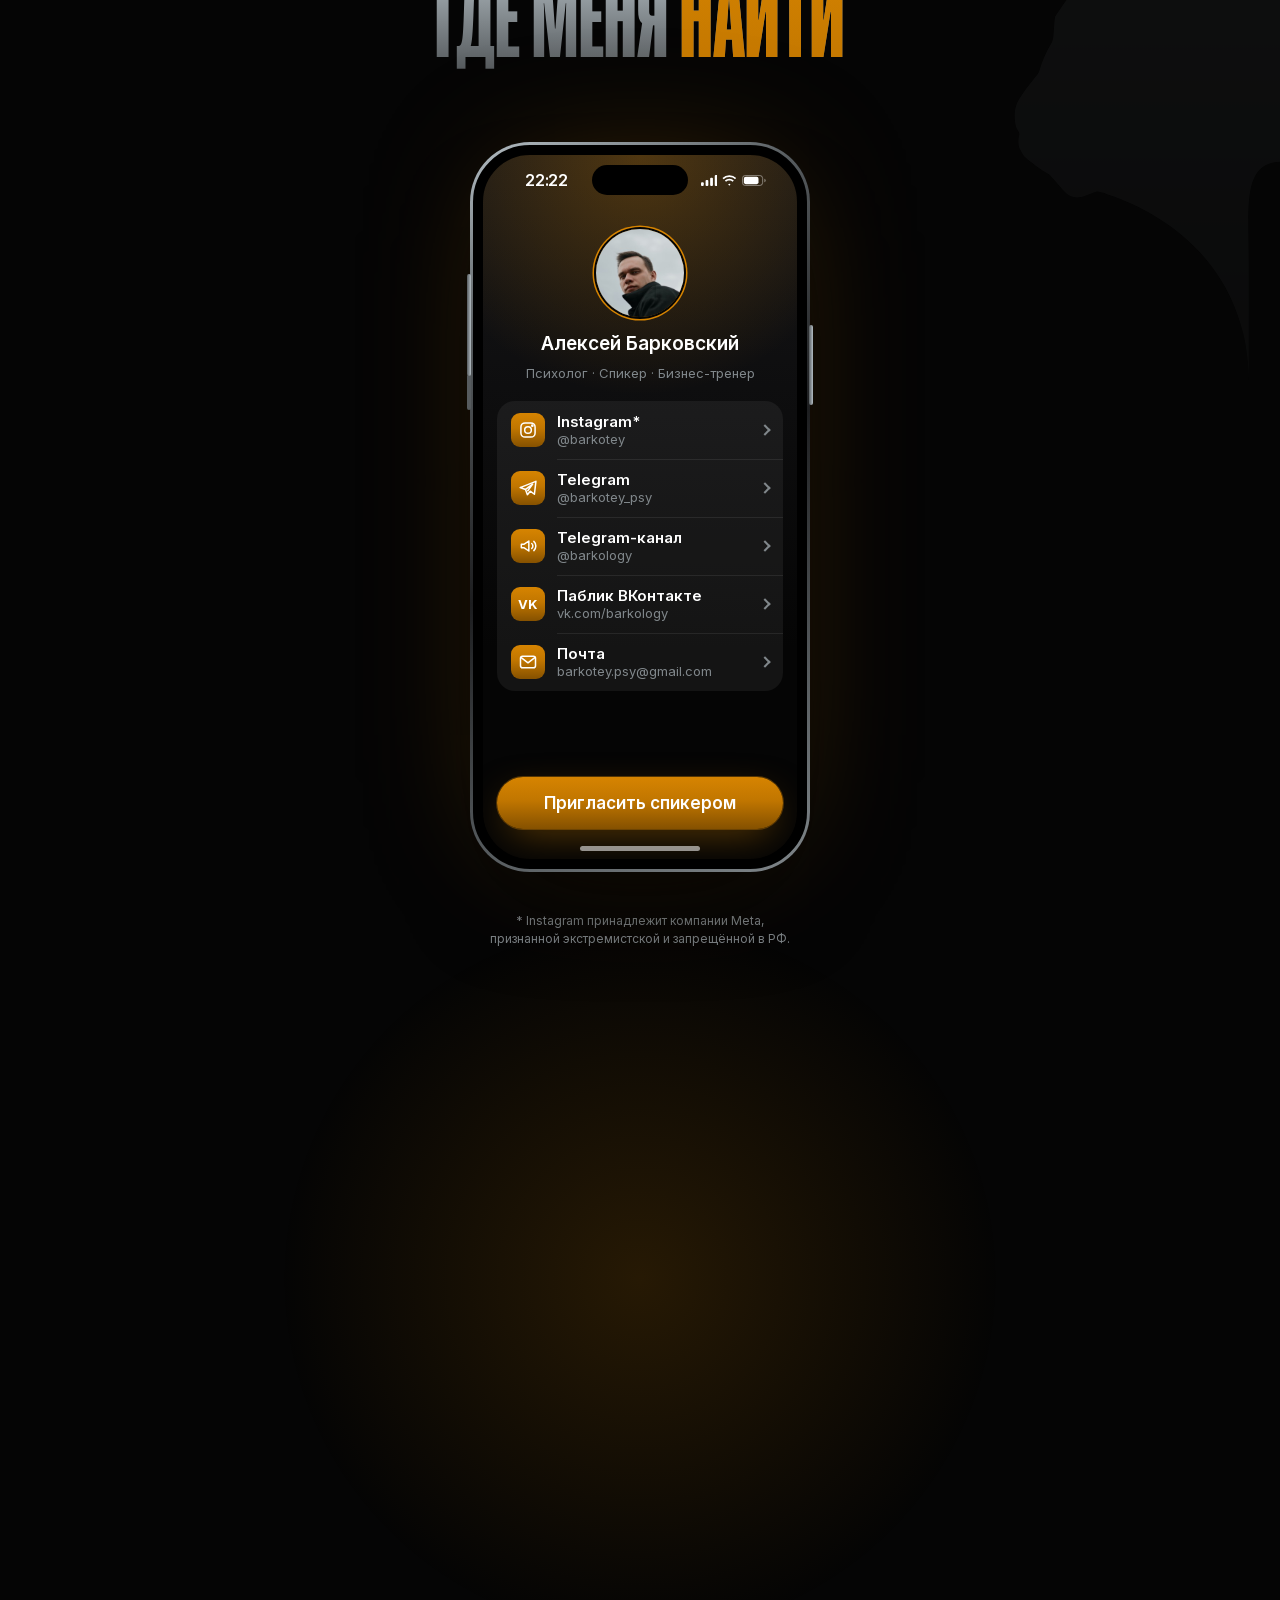
==== commit 0500bdeb: "«Провал» в iPhone: визитка BARK со ссылками в конце страницы Телефон с контактами останавливается по" ====
--- a/index.html
+++ b/index.html
@@ -487,72 +487,96 @@
           <span class="eyebrow eyebrow--long">Следите за обновлениями</span>
           <h2 class="title">Где меня <span class="accent">найти</span></h2>
         </div>
-
-        <!-- Ссылки в «экране iPhone». Время на часах — 22:22 -->
-        <div class="phone-stage" data-scroll>
-          <div class="phone">
-            <div class="phone__screen">
-              <div class="phone__status" aria-hidden="true">
-                <span class="phone__time">22:22</span>
-                <span class="phone__island"></span>
-                <span class="phone__sys">
-                  <svg viewBox="0 0 18 12"><rect x="0" y="8" width="3" height="4" rx="1"/><rect x="5" y="5.5" width="3" height="6.5" rx="1"/><rect x="10" y="3" width="3" height="9" rx="1"/><rect x="15" y="0" width="3" height="12" rx="1"/></svg>
-                  <svg viewBox="0 0 16 12"><path d="M8 2.2c2.4 0 4.6.9 6.2 2.5l1.3-1.4A10.6 10.6 0 0 0 8 .3 10.6 10.6 0 0 0 .5 3.3l1.3 1.4A8.7 8.7 0 0 1 8 2.2Zm0 3.7c1.4 0 2.7.5 3.6 1.4l1.3-1.4A7 7 0 0 0 8 4a7 7 0 0 0-4.9 1.9l1.3 1.4c.9-.9 2.2-1.4 3.6-1.4Zm0 3.6c.5 0 1 .2 1.3.5L8 11.8 6.7 10c.3-.3.8-.5 1.3-.5Z"/></svg>
-                  <svg viewBox="0 0 27 12"><rect x=".5" y=".5" width="22" height="11" rx="3.2" fill="none" stroke="currentColor" opacity=".45"/><rect x="2" y="2" width="16" height="8" rx="2"/><path d="M24.5 4v4c.8-.3 1.3-1.1 1.3-2s-.5-1.7-1.3-2Z" opacity=".5"/></svg>
-                </span>
+      </div>
+
+      <!--
+        «ПРОВАЛ» В iPHONE (как у Apple). Телефон со ссылками останавливается посреди экрана, при прокрутке растёт,
+        рамка уезжает за края, экран заполняет весь дисплей — и внутри появляется визитка BARK со значками.
+        Без JavaScript или с отключённой в телефоне анимацией визитка просто стоит под телефоном.
+      -->
+      <div class="dive">
+        <div class="dive__sticky">
+          <div class="dive__zoom">
+            <!-- Ссылки в «экране iPhone». Время на часах — 22:22 -->
+            <div class="phone-stage" data-scroll>
+              <div class="phone">
+                <div class="phone__screen">
+                  <div class="phone__status" aria-hidden="true">
+                    <span class="phone__time">22:22</span>
+                    <span class="phone__island"></span>
+                    <span class="phone__sys">
+                      <svg viewBox="0 0 18 12"><rect x="0" y="8" width="3" height="4" rx="1"/><rect x="5" y="5.5" width="3" height="6.5" rx="1"/><rect x="10" y="3" width="3" height="9" rx="1"/><rect x="15" y="0" width="3" height="12" rx="1"/></svg>
+                      <svg viewBox="0 0 16 12"><path d="M8 2.2c2.4 0 4.6.9 6.2 2.5l1.3-1.4A10.6 10.6 0 0 0 8 .3 10.6 10.6 0 0 0 .5 3.3l1.3 1.4A8.7 8.7 0 0 1 8 2.2Zm0 3.7c1.4 0 2.7.5 3.6 1.4l1.3-1.4A7 7 0 0 0 8 4a7 7 0 0 0-4.9 1.9l1.3 1.4c.9-.9 2.2-1.4 3.6-1.4Zm0 3.6c.5 0 1 .2 1.3.5L8 11.8 6.7 10c.3-.3.8-.5 1.3-.5Z"/></svg>
+                      <svg viewBox="0 0 27 12"><rect x=".5" y=".5" width="22" height="11" rx="3.2" fill="none" stroke="currentColor" opacity=".45"/><rect x="2" y="2" width="16" height="8" rx="2"/><path d="M24.5 4v4c.8-.3 1.3-1.1 1.3-2s-.5-1.7-1.3-2Z" opacity=".5"/></svg>
+                    </span>
+                  </div>
+
+                  <div class="phone__profile">
+                    <img class="phone__avatar" src="assets/img/avatar.jpg" width="240" height="240" alt="" loading="lazy">
+                    <p class="phone__name">Алексей Барковский</p>
+                    <p class="phone__role">Психолог · Спикер · Бизнес-тренер</p>
+                  </div>
+
+                  <ul class="phone__links">
+                    <li style="--i: 0">
+                      <a class="app-row" href="https://www.instagram.com/barkotey/" target="_blank" rel="noopener">
+                        <span class="app-row__icon" aria-hidden="true"><svg viewBox="0 0 24 24" fill="none" stroke="currentColor" stroke-width="1.8"><rect x="3.5" y="3.5" width="17" height="17" rx="5"/><circle cx="12" cy="12" r="4"/><circle cx="17.2" cy="6.8" r=".7" fill="currentColor"/></svg></span>
+                        <span class="app-row__text"><span class="app-row__title">Instagram*</span><span class="app-row__sub">@barkotey</span></span>
+                        <span class="app-row__chevron" aria-hidden="true"></span>
+                      </a>
+                    </li>
+                    <li style="--i: 1">
+                      <a class="app-row" href="https://t.me/barkotey_psy" target="_blank" rel="noopener">
+                        <span class="app-row__icon" aria-hidden="true"><svg viewBox="0 0 24 24" fill="none" stroke="currentColor" stroke-width="1.8" stroke-linejoin="round"><path d="M21.5 4 2.5 11.5l6.5 2.2 2.3 6.3 3.4-4.2 5 3.7z"/><path d="m9 13.7 8.6-6.4-6.3 8.6"/></svg></span>
+                        <span class="app-row__text"><span class="app-row__title">Telegram</span><span class="app-row__sub">@barkotey_psy</span></span>
+                        <span class="app-row__chevron" aria-hidden="true"></span>
+                      </a>
+                    </li>
+                    <li style="--i: 2">
+                      <a class="app-row" href="https://t.me/barkology" target="_blank" rel="noopener">
+                        <span class="app-row__icon" aria-hidden="true"><svg viewBox="0 0 24 24" fill="none" stroke="currentColor" stroke-width="1.8" stroke-linejoin="round" stroke-linecap="round"><path d="M4 10v4h3l6 4V6L7 10z"/><path d="M16.5 9a4 4 0 0 1 0 6M19 6.5a7.5 7.5 0 0 1 0 11"/></svg></span>
+                        <span class="app-row__text"><span class="app-row__title">Telegram-канал</span><span class="app-row__sub">@barkology</span></span>
+                        <span class="app-row__chevron" aria-hidden="true"></span>
+                      </a>
+                    </li>
+                    <li style="--i: 3">
+                      <a class="app-row" href="https://vk.com/barkology" target="_blank" rel="noopener">
+                        <span class="app-row__icon app-row__icon--text" aria-hidden="true">VK</span>
+                        <span class="app-row__text"><span class="app-row__title">Паблик ВКонтакте</span><span class="app-row__sub">vk.com/barkology</span></span>
+                        <span class="app-row__chevron" aria-hidden="true"></span>
+                      </a>
+                    </li>
+                    <li style="--i: 4">
+                      <a class="app-row" href="mailto:barkotey.psy@gmail.com?subject=%D0%9F%D1%80%D0%B8%D0%B3%D0%BB%D0%B0%D1%88%D0%B5%D0%BD%D0%B8%D0%B5%20%D0%B2%D1%8B%D1%81%D1%82%D1%83%D0%BF%D0%B8%D1%82%D1%8C">
+                        <span class="app-row__icon" aria-hidden="true"><svg viewBox="0 0 24 24" fill="none" stroke="currentColor" stroke-width="1.8" stroke-linejoin="round"><rect x="3" y="5" width="18" height="14" rx="2.5"/><path d="m3.5 6.5 8.5 6.5 8.5-6.5"/></svg></span>
+                        <span class="app-row__text"><span class="app-row__title">Почта</span><span class="app-row__sub">barkotey.psy@gmail.com</span></span>
+                        <span class="app-row__chevron" aria-hidden="true"></span>
+                      </a>
+                    </li>
+                  </ul>
+
+                  <a class="btn btn--primary phone__cta" href="https://t.me/barkotey_psy" data-invite>Пригласить спикером</a>
+                  <span class="phone__home" aria-hidden="true"></span>
+                </div>
               </div>
-
-              <div class="phone__profile">
-                <img class="phone__avatar" src="assets/img/avatar.jpg" width="240" height="240" alt="" loading="lazy">
-                <p class="phone__name">Алексей Барковский</p>
-                <p class="phone__role">Психолог · Спикер · Бизнес-тренер</p>
-              </div>
-
-              <ul class="phone__links">
-                <li style="--i: 0">
-                  <a class="app-row" href="https://www.instagram.com/barkotey/" target="_blank" rel="noopener">
-                    <span class="app-row__icon" aria-hidden="true"><svg viewBox="0 0 24 24" fill="none" stroke="currentColor" stroke-width="1.8"><rect x="3.5" y="3.5" width="17" height="17" rx="5"/><circle cx="12" cy="12" r="4"/><circle cx="17.2" cy="6.8" r=".7" fill="currentColor"/></svg></span>
-                    <span class="app-row__text"><span class="app-row__title">Instagram*</span><span class="app-row__sub">@barkotey</span></span>
-                    <span class="app-row__chevron" aria-hidden="true"></span>
-                  </a>
-                </li>
-                <li style="--i: 1">
-                  <a class="app-row" href="https://t.me/barkotey_psy" target="_blank" rel="noopener">
-                    <span class="app-row__icon" aria-hidden="true"><svg viewBox="0 0 24 24" fill="none" stroke="currentColor" stroke-width="1.8" stroke-linejoin="round"><path d="M21.5 4 2.5 11.5l6.5 2.2 2.3 6.3 3.4-4.2 5 3.7z"/><path d="m9 13.7 8.6-6.4-6.3 8.6"/></svg></span>
-                    <span class="app-row__text"><span class="app-row__title">Telegram</span><span class="app-row__sub">@barkotey_psy</span></span>
-                    <span class="app-row__chevron" aria-hidden="true"></span>
-                  </a>
-                </li>
-                <li style="--i: 2">
-                  <a class="app-row" href="https://t.me/barkology" target="_blank" rel="noopener">
-                    <span class="app-row__icon" aria-hidden="true"><svg viewBox="0 0 24 24" fill="none" stroke="currentColor" stroke-width="1.8" stroke-linejoin="round" stroke-linecap="round"><path d="M4 10v4h3l6 4V6L7 10z"/><path d="M16.5 9a4 4 0 0 1 0 6M19 6.5a7.5 7.5 0 0 1 0 11"/></svg></span>
-                    <span class="app-row__text"><span class="app-row__title">Telegram-канал</span><span class="app-row__sub">@barkology</span></span>
-                    <span class="app-row__chevron" aria-hidden="true"></span>
-                  </a>
-                </li>
-                <li style="--i: 3">
-                  <a class="app-row" href="https://vk.com/barkology" target="_blank" rel="noopener">
-                    <span class="app-row__icon app-row__icon--text" aria-hidden="true">VK</span>
-                    <span class="app-row__text"><span class="app-row__title">Паблик ВКонтакте</span><span class="app-row__sub">vk.com/barkology</span></span>
-                    <span class="app-row__chevron" aria-hidden="true"></span>
-                  </a>
-                </li>
-                <li style="--i: 4">
-                  <a class="app-row" href="mailto:barkotey.psy@gmail.com?subject=%D0%9F%D1%80%D0%B8%D0%B3%D0%BB%D0%B0%D1%88%D0%B5%D0%BD%D0%B8%D0%B5%20%D0%B2%D1%8B%D1%81%D1%82%D1%83%D0%BF%D0%B8%D1%82%D1%8C">
-                    <span class="app-row__icon" aria-hidden="true"><svg viewBox="0 0 24 24" fill="none" stroke="currentColor" stroke-width="1.8" stroke-linejoin="round"><rect x="3" y="5" width="18" height="14" rx="2.5"/><path d="m3.5 6.5 8.5 6.5 8.5-6.5"/></svg></span>
-                    <span class="app-row__text"><span class="app-row__title">Почта</span><span class="app-row__sub">barkotey.psy@gmail.com</span></span>
-                    <span class="app-row__chevron" aria-hidden="true"></span>
-                  </a>
-                </li>
-              </ul>
-
-              <a class="btn btn--primary phone__cta" href="https://t.me/barkotey_psy" data-invite>Пригласить спикером</a>
-              <span class="phone__home" aria-hidden="true"></span>
-            </div>
+            </div>
+
+            <p class="contacts__note">* Instagram принадлежит компании Meta, признанной экстремистской и&nbsp;запрещённой в&nbsp;РФ.</p>
           </div>
-        </div>
-
-        <p class="contacts__note">* Instagram принадлежит компании Meta, признанной экстремистской и&nbsp;запрещённой в&nbsp;РФ.</p>
+
+          <!-- Визитка: огромная надпись BARK, под ней ссылки-значки в одну строку -->
+          <div class="dive__card">
+            <span class="dive__bark mark mark--bark" role="img" aria-label="BARK"></span>
+            <ul class="dive__links">
+              <li style="--i: 0"><a class="dive__link" href="https://www.instagram.com/barkotey/" target="_blank" rel="noopener"><span class="dive__icon" aria-hidden="true"><svg viewBox="0 0 24 24" fill="none" stroke="currentColor" stroke-width="1.8"><rect x="3.5" y="3.5" width="17" height="17" rx="5"/><circle cx="12" cy="12" r="4"/><circle cx="17.2" cy="6.8" r=".7" fill="currentColor"/></svg></span>Instagram*</a></li>
+              <li style="--i: 1"><a class="dive__link" href="https://t.me/barkotey_psy" target="_blank" rel="noopener"><span class="dive__icon" aria-hidden="true"><svg viewBox="0 0 24 24" fill="none" stroke="currentColor" stroke-width="1.8" stroke-linejoin="round"><path d="M21.5 4 2.5 11.5l6.5 2.2 2.3 6.3 3.4-4.2 5 3.7z"/><path d="m9 13.7 8.6-6.4-6.3 8.6"/></svg></span>Telegram</a></li>
+              <li style="--i: 2"><a class="dive__link" href="https://t.me/barkology" target="_blank" rel="noopener"><span class="dive__icon" aria-hidden="true"><svg viewBox="0 0 24 24" fill="none" stroke="currentColor" stroke-width="1.8" stroke-linejoin="round" stroke-linecap="round"><path d="M4 10v4h3l6 4V6L7 10z"/><path d="M16.5 9a4 4 0 0 1 0 6M19 6.5a7.5 7.5 0 0 1 0 11"/></svg></span>Канал</a></li>
+              <li style="--i: 3"><a class="dive__link" href="https://vk.com/barkology" target="_blank" rel="noopener"><span class="dive__icon dive__icon--text" aria-hidden="true">VK</span>Паблик</a></li>
+              <li style="--i: 4"><a class="dive__link" href="mailto:barkotey.psy@gmail.com?subject=%D0%9F%D1%80%D0%B8%D0%B3%D0%BB%D0%B0%D1%88%D0%B5%D0%BD%D0%B8%D0%B5%20%D0%B2%D1%8B%D1%81%D1%82%D1%83%D0%BF%D0%B8%D1%82%D1%8C"><span class="dive__icon" aria-hidden="true"><svg viewBox="0 0 24 24" fill="none" stroke="currentColor" stroke-width="1.8" stroke-linejoin="round"><rect x="3" y="5" width="18" height="14" rx="2.5"/><path d="m3.5 6.5 8.5 6.5 8.5-6.5"/></svg></span>Почта</a></li>
+            </ul>
+            <p class="dive__note">* Instagram принадлежит компании Meta, признанной экстремистской и&nbsp;запрещённой в&nbsp;РФ.</p>
+          </div>
+        </div>
       </div>
     </section>
 
@@ -561,7 +585,6 @@
   <!-- ===================== 10. ПОДВАЛ ===================== -->
   <footer class="footer">
     <div class="container">
-      <span class="footer__bark mark mark--bark" aria-hidden="true"></span>
       <div class="footer__row">
         <span class="footer__monogram mark mark--monogram mark--amber" role="img" aria-label="Монограмма АБ"></span>
         <p class="footer__copy">© <span data-year>2026</span> Алексей Барковский</p>
--- a/assets/css/style.css
+++ b/assets/css/style.css
@@ -1716,7 +1716,8 @@
 /* ---------- 9. Контакты: ссылки внутри «iPhone» ---------- */
 /* Телефон «влетает»: сначала крупный и наклонённый, при прокрутке встаёт ровно (как у Apple) */
 .phone-stage {
-  --t: clamp(0, calc(1 - var(--p, 1) / 0.42), 1);
+  /* пока идёт «провал» (--d > 0), телефон стоит ровно */
+  --t: clamp(0, calc(1 - var(--p, 1) / 0.42 - var(--d, 0) * 100), 1);
   perspective: 1600px;
   padding-block: 8px 24px;
 }
@@ -1940,10 +1941,182 @@
 .contacts__note {
   max-width: 30em;
   margin: 16px auto 0;
+  padding-inline: var(--gutter);
   font-size: 12px;
   line-height: 1.5;
   text-align: center;
   color: var(--text-3);
+}
+
+/* ---------- «Провал» в iPhone и визитка BARK ----------
+   Без анимации: телефон, под ним визитка — огромная надпись BARK и ссылки-значки.
+   С анимацией (main.js ставит .is-live и переменную --d от 0 до 1):
+     0 → 0.65  телефон стоит посреди экрана и растёт, рамка уезжает за края, экран заполняет дисплей;
+     0.12 → 0.37  содержимое экрана гаснет;
+     0.5 → 1   внутри появляется BARK, следом по одному вылетают значки;
+     0.88 → 1  сам телефон растворяется — остаётся визитка, дальше подвал. */
+.dive__card {
+  display: grid;
+  grid-template-columns: minmax(0, 1fr);
+  justify-items: center;
+  align-content: center;
+  gap: clamp(24px, 4vw, 40px);
+  padding: clamp(56px, 10vw, 96px) var(--gutter) 0;
+}
+
+.dive__bark {
+  width: min(100%, 1120px);
+}
+
+.dive__links {
+  display: flex;
+  justify-content: center;
+  gap: clamp(2px, 1.6vw, 36px);
+}
+
+.dive__link {
+  display: grid;
+  justify-items: center;
+  gap: 8px;
+  min-width: 54px;
+  font-size: 11px;
+  font-weight: 600;
+  color: var(--text-2);
+  transition: color 0.2s;
+}
+
+.dive__icon {
+  display: grid;
+  place-items: center;
+  width: 50px;
+  height: 50px;
+  border-radius: 50%;
+  background: var(--grad-amber-btn);
+  color: #fff;
+  box-shadow: 0 12px 30px -12px rgba(214, 132, 1, 0.7);
+  transition: transform 0.3s var(--ease), filter 0.3s var(--ease);
+}
+
+.dive__icon svg {
+  width: 24px;
+  height: 24px;
+}
+
+.dive__icon--text {
+  font-size: 15px;
+  font-weight: 700;
+}
+
+.dive__link:hover {
+  color: var(--text);
+}
+
+.dive__link:hover .dive__icon {
+  transform: translateY(-3px);
+  filter: brightness(1.12);
+}
+
+/* Сноска в визитке нужна только в анимации: без неё такая же сноска стоит прямо под телефоном */
+.dive__note {
+  display: none;
+  max-width: 30em;
+  font-size: 12px;
+  line-height: 1.5;
+  text-align: center;
+  color: var(--text-3);
+}
+
+@media (min-width: 768px) {
+  .dive__icon {
+    width: 64px;
+    height: 64px;
+  }
+
+  .dive__icon svg {
+    width: 28px;
+    height: 28px;
+  }
+
+  .dive__link {
+    min-width: 88px;
+    font-size: 14px;
+  }
+}
+
+/* Сцена: место для прокрутки, телефон «прилипает» к экрану */
+.dive.is-live::after {
+  content: "";
+  display: block;
+  height: 150vh;
+  height: 150svh;
+}
+
+.dive.is-live .dive__sticky {
+  position: sticky;
+  top: var(--stick-top, 0px);
+  display: flex;
+  flex-direction: column;
+  justify-content: center;
+  min-height: calc(100vh - var(--header-h));
+  min-height: calc(100svh - var(--header-h));
+  padding-bottom: 12px;
+}
+
+.dive.is-live .dive__zoom {
+  --k: clamp(0, calc(var(--d, 0) / 0.65), 1);
+  position: relative;
+  transform-origin: 50% var(--oy, 50%);
+  scale: calc(1 + (var(--zmax, 1) - 1) * var(--k) * var(--k));
+  opacity: clamp(0, calc((1 - var(--d, 0)) / 0.12), 1);
+}
+
+.dive.is-deep .dive__zoom {
+  pointer-events: none;
+}
+
+.dive.is-live .phone__screen > * {
+  opacity: clamp(0, calc(1 - (var(--d, 0) - 0.12) / 0.25), 1);
+}
+
+.dive.is-live .contacts__note {
+  opacity: clamp(0, calc(1 - var(--d, 0) / 0.1), 1);
+}
+
+/* Визитка лежит поверх телефона и занимает весь экран */
+.dive.is-live .dive__card {
+  position: absolute;
+  inset: auto 0 0;
+  height: 100vh;
+  height: 100svh;
+  padding-top: var(--header-h);
+  visibility: hidden;
+  pointer-events: none;
+}
+
+.dive.is-arrived .dive__card {
+  visibility: visible;
+}
+
+.dive.is-live .dive__link {
+  pointer-events: auto;
+}
+
+.dive.is-live .dive__bark {
+  --b: clamp(0, calc((var(--d, 0) - 0.5) / 0.2), 1);
+  width: min(100%, calc((100svh - var(--header-h) - 260px) * 218 / 133), 1000px);
+  opacity: var(--b);
+  transform: scale(calc(1.35 - var(--b) * 0.35));
+}
+
+.dive.is-live .dive__links li {
+  --a: clamp(0, calc((var(--d, 0) - 0.66 - var(--i, 0) * 0.05) / 0.1), 1);
+  opacity: var(--a);
+  transform: translateY(calc((1 - var(--a)) * 64px)) scale(calc(0.5 + var(--a) * 0.5));
+}
+
+.dive.is-live .dive__note {
+  display: block;
+  opacity: clamp(0, calc((var(--d, 0) - 0.9) / 0.08), 1);
 }
 
 /* ---------- 10. Подвал ---------- */
@@ -1953,7 +2126,7 @@
   overflow: hidden;
 }
 
-/* Огромная надпись BARK во всю ширину */
+/* Огромная надпись BARK во всю ширину (на главной она в визитке над подвалом) */
 .footer__bark {
   width: 100%;
   margin-block: 24px 32px;
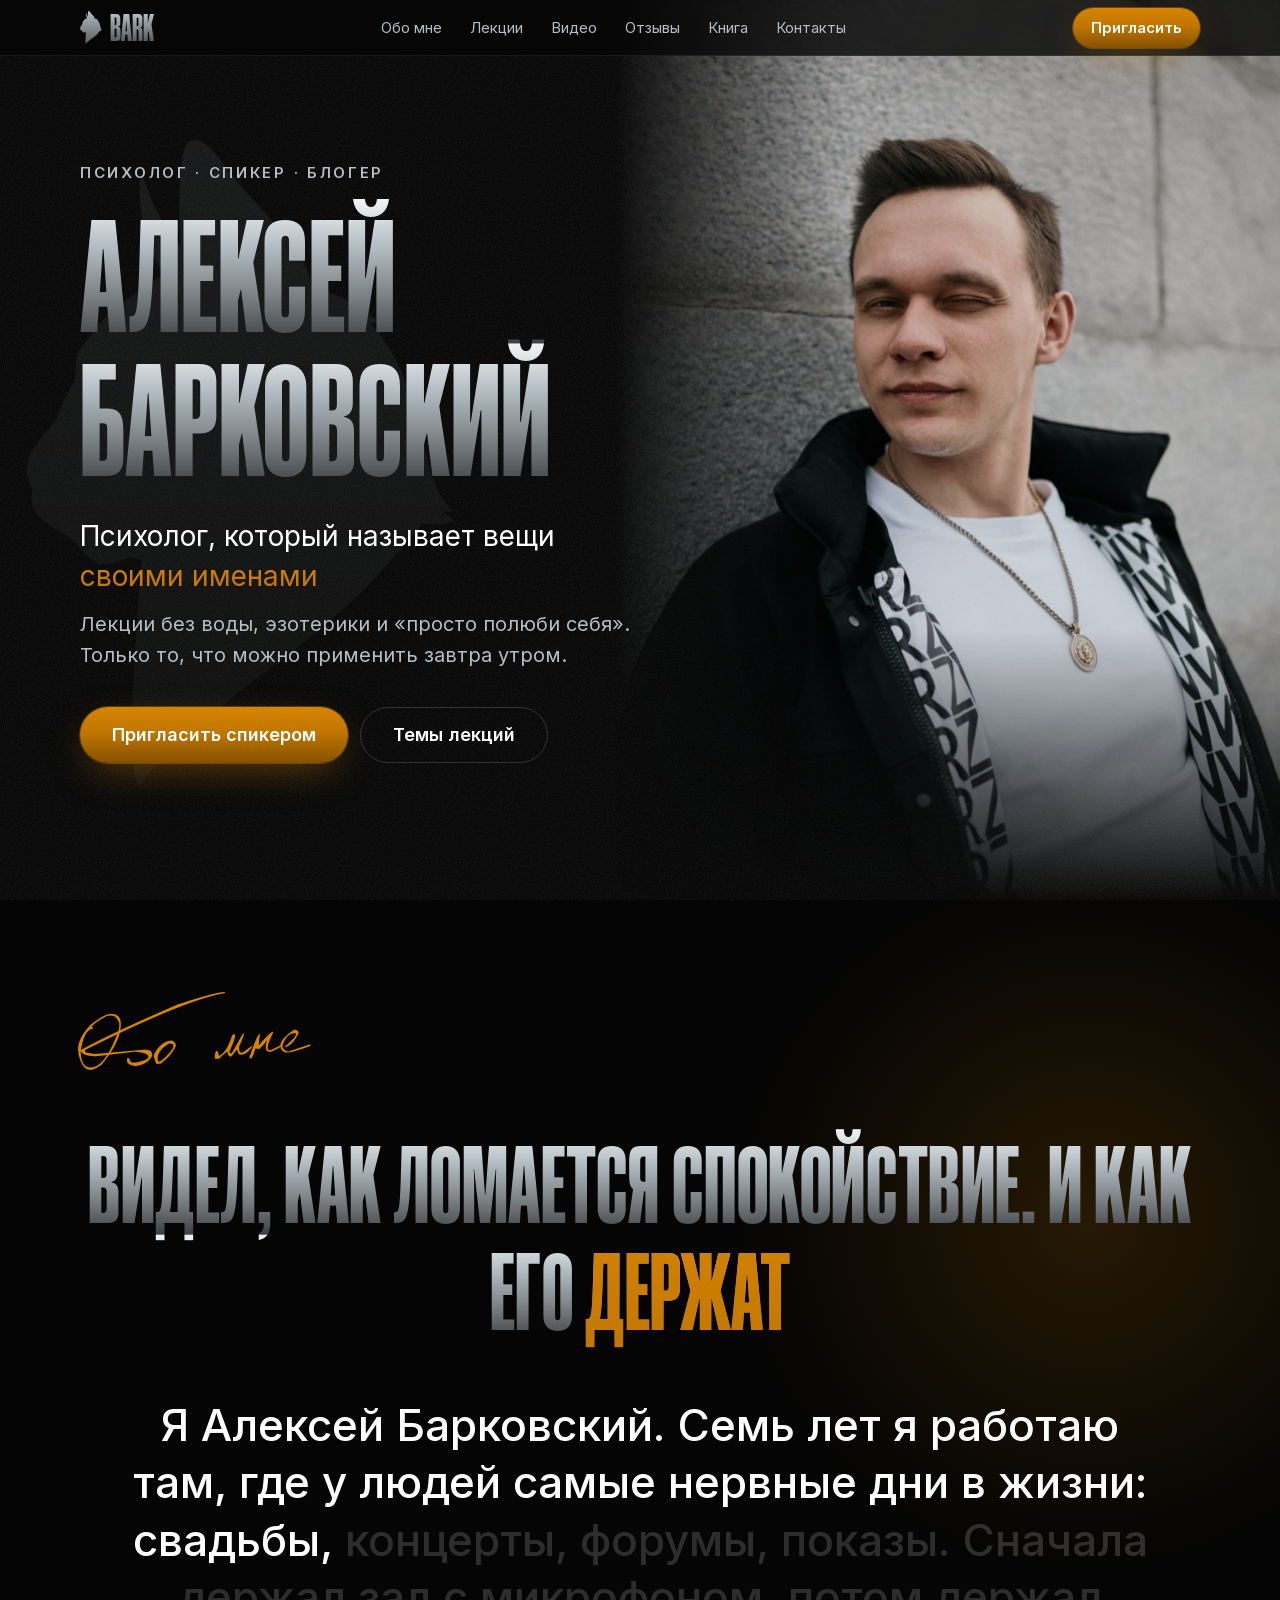
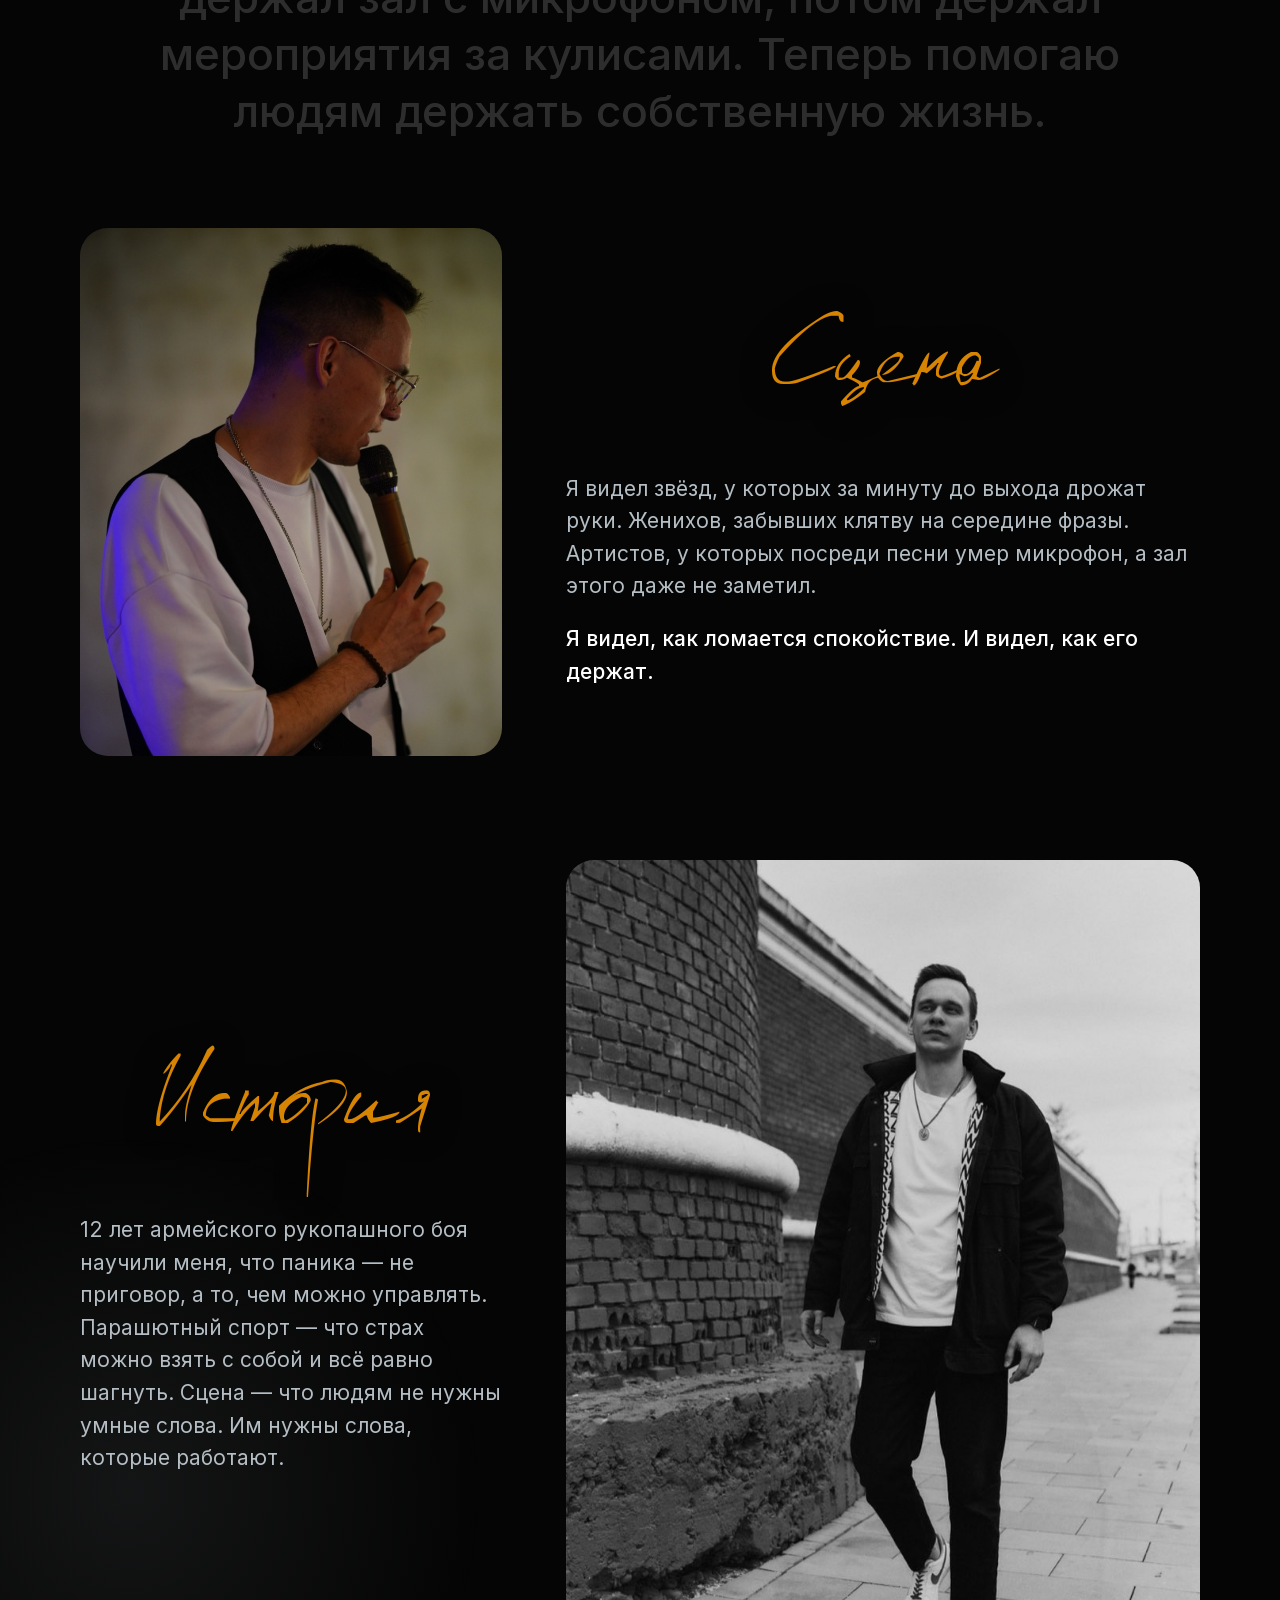
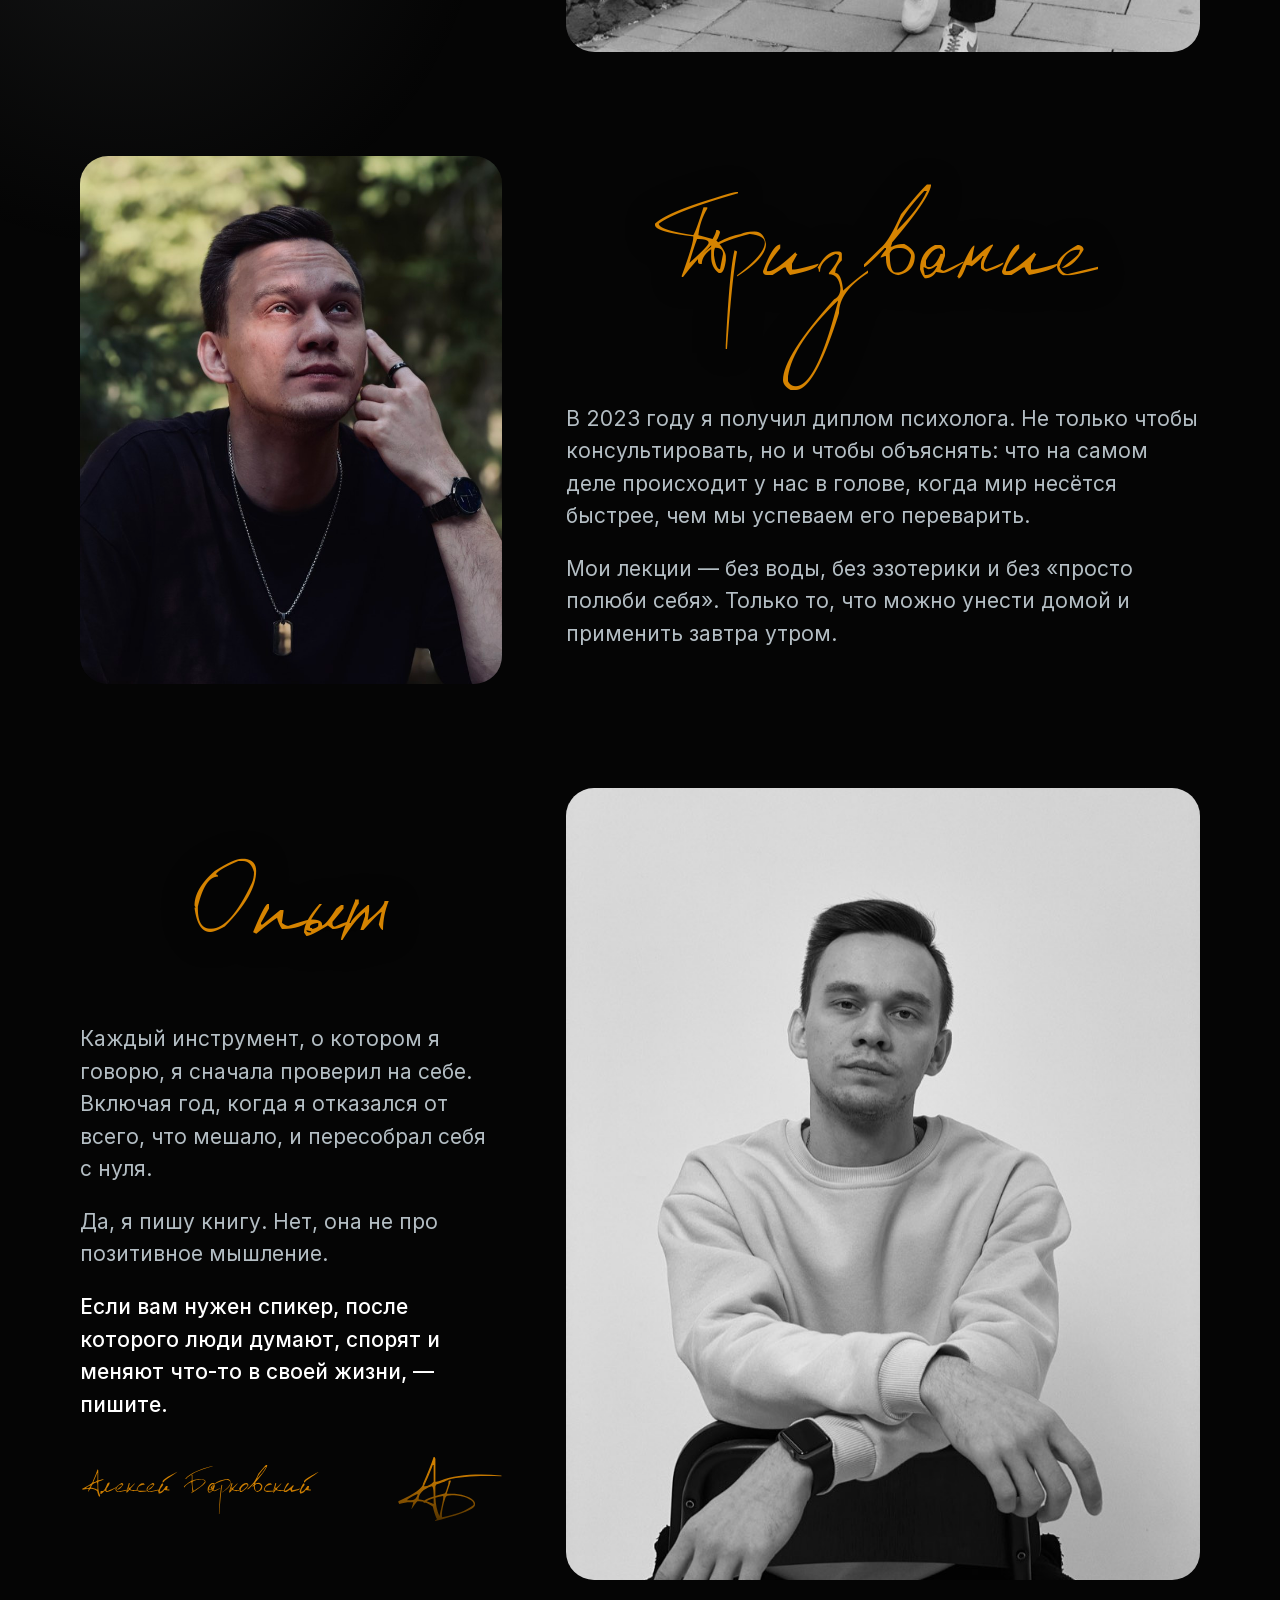
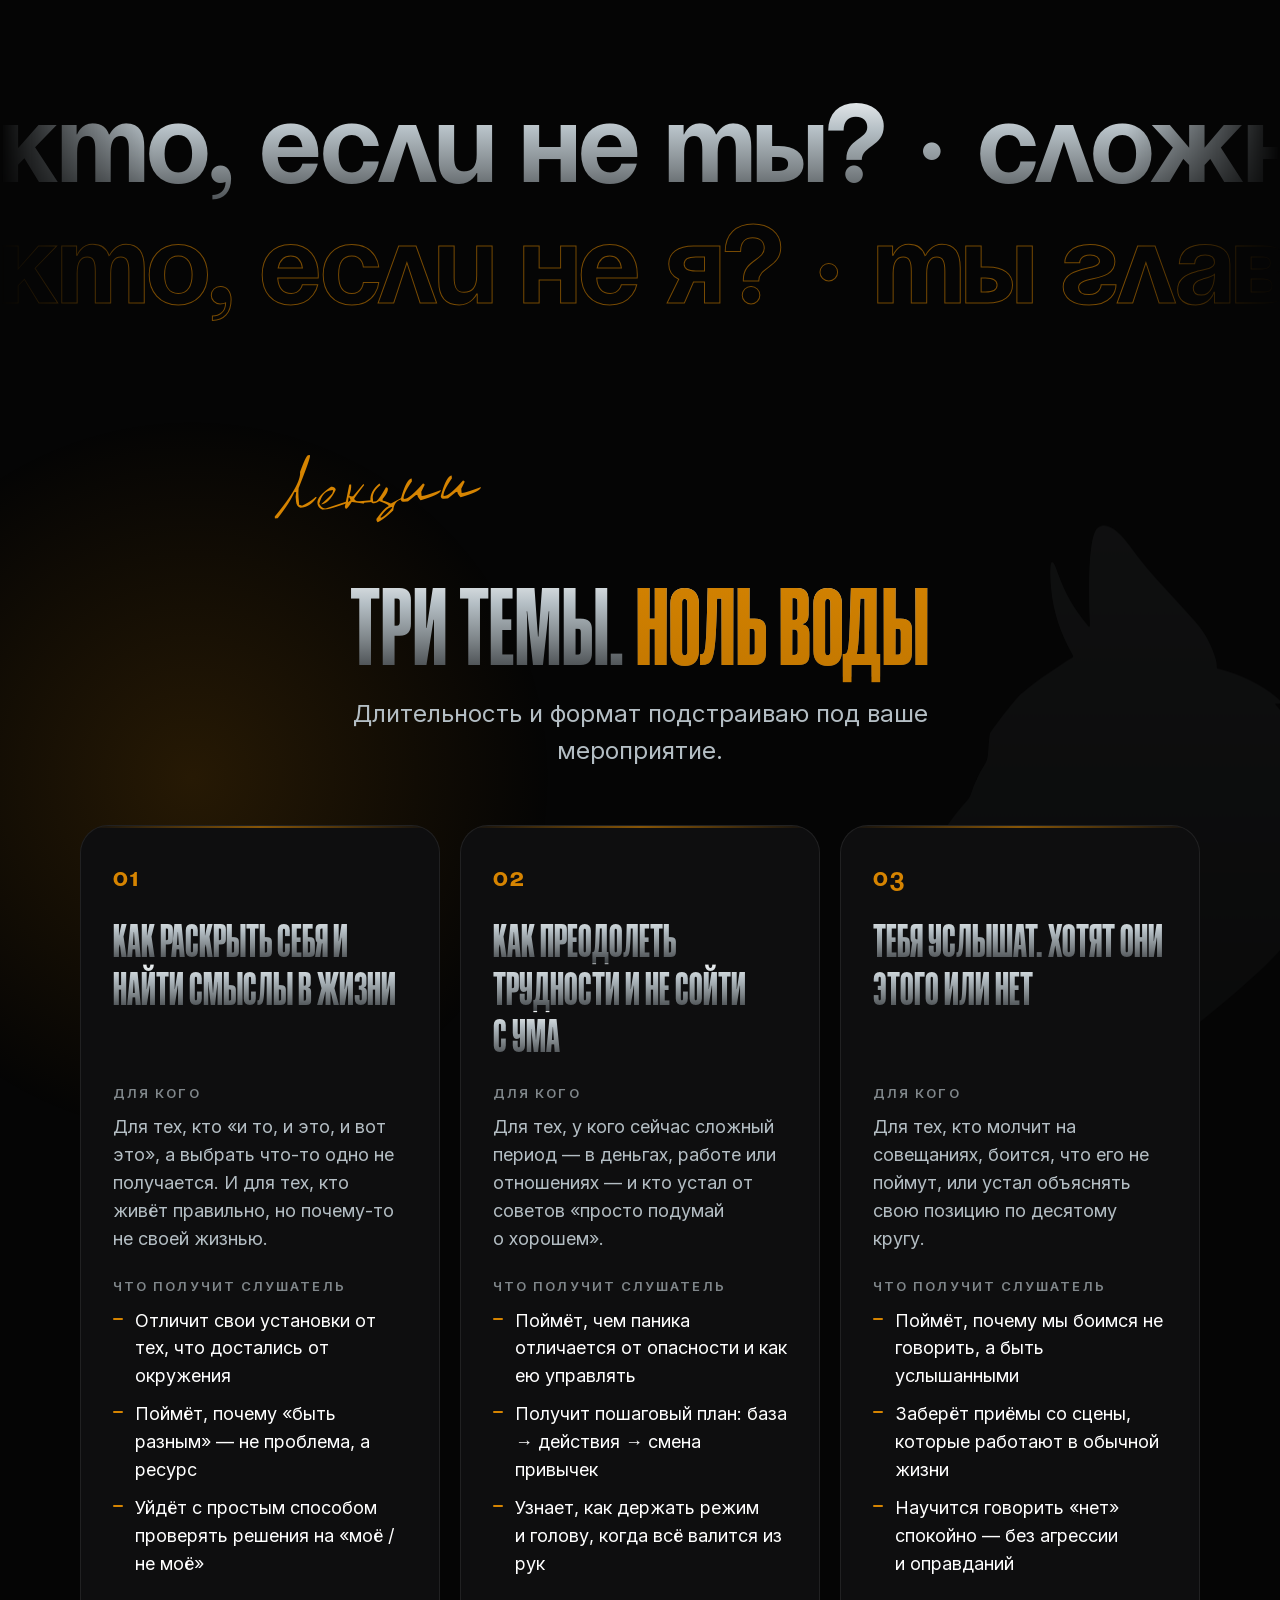
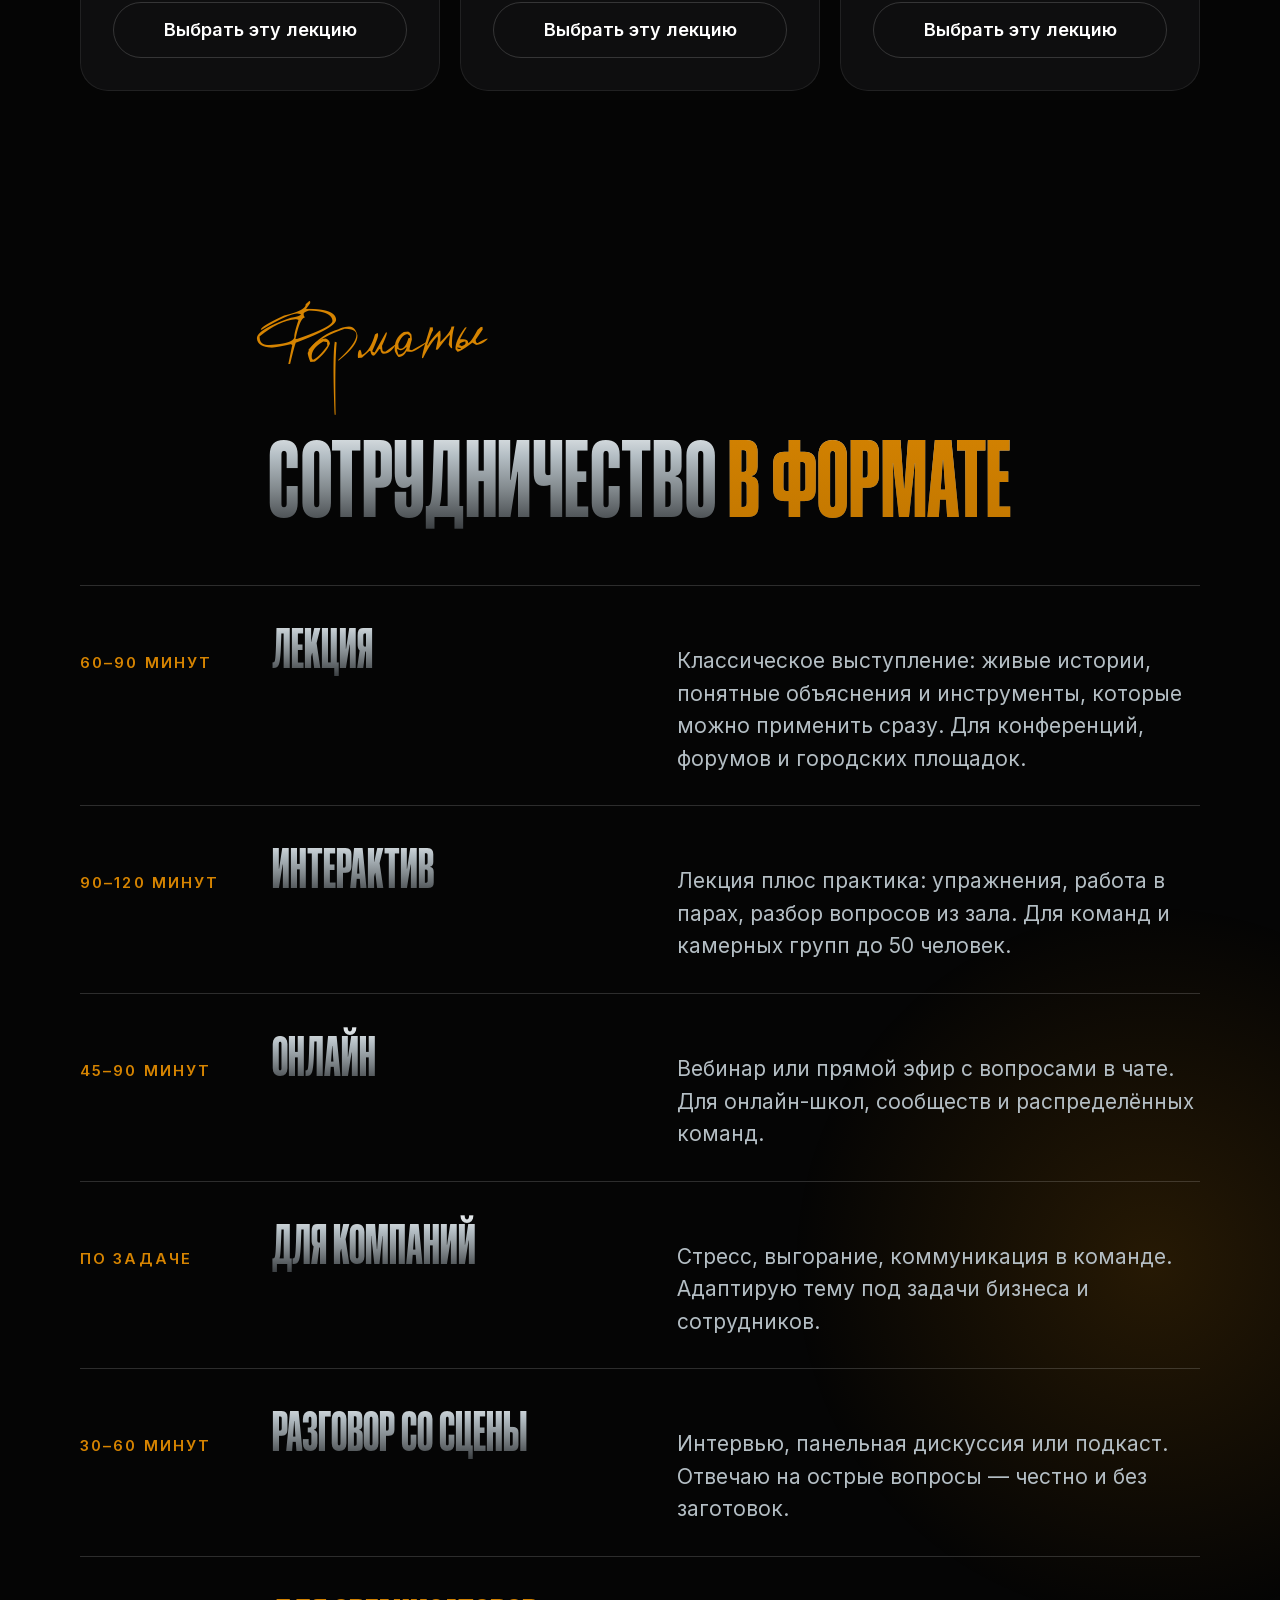
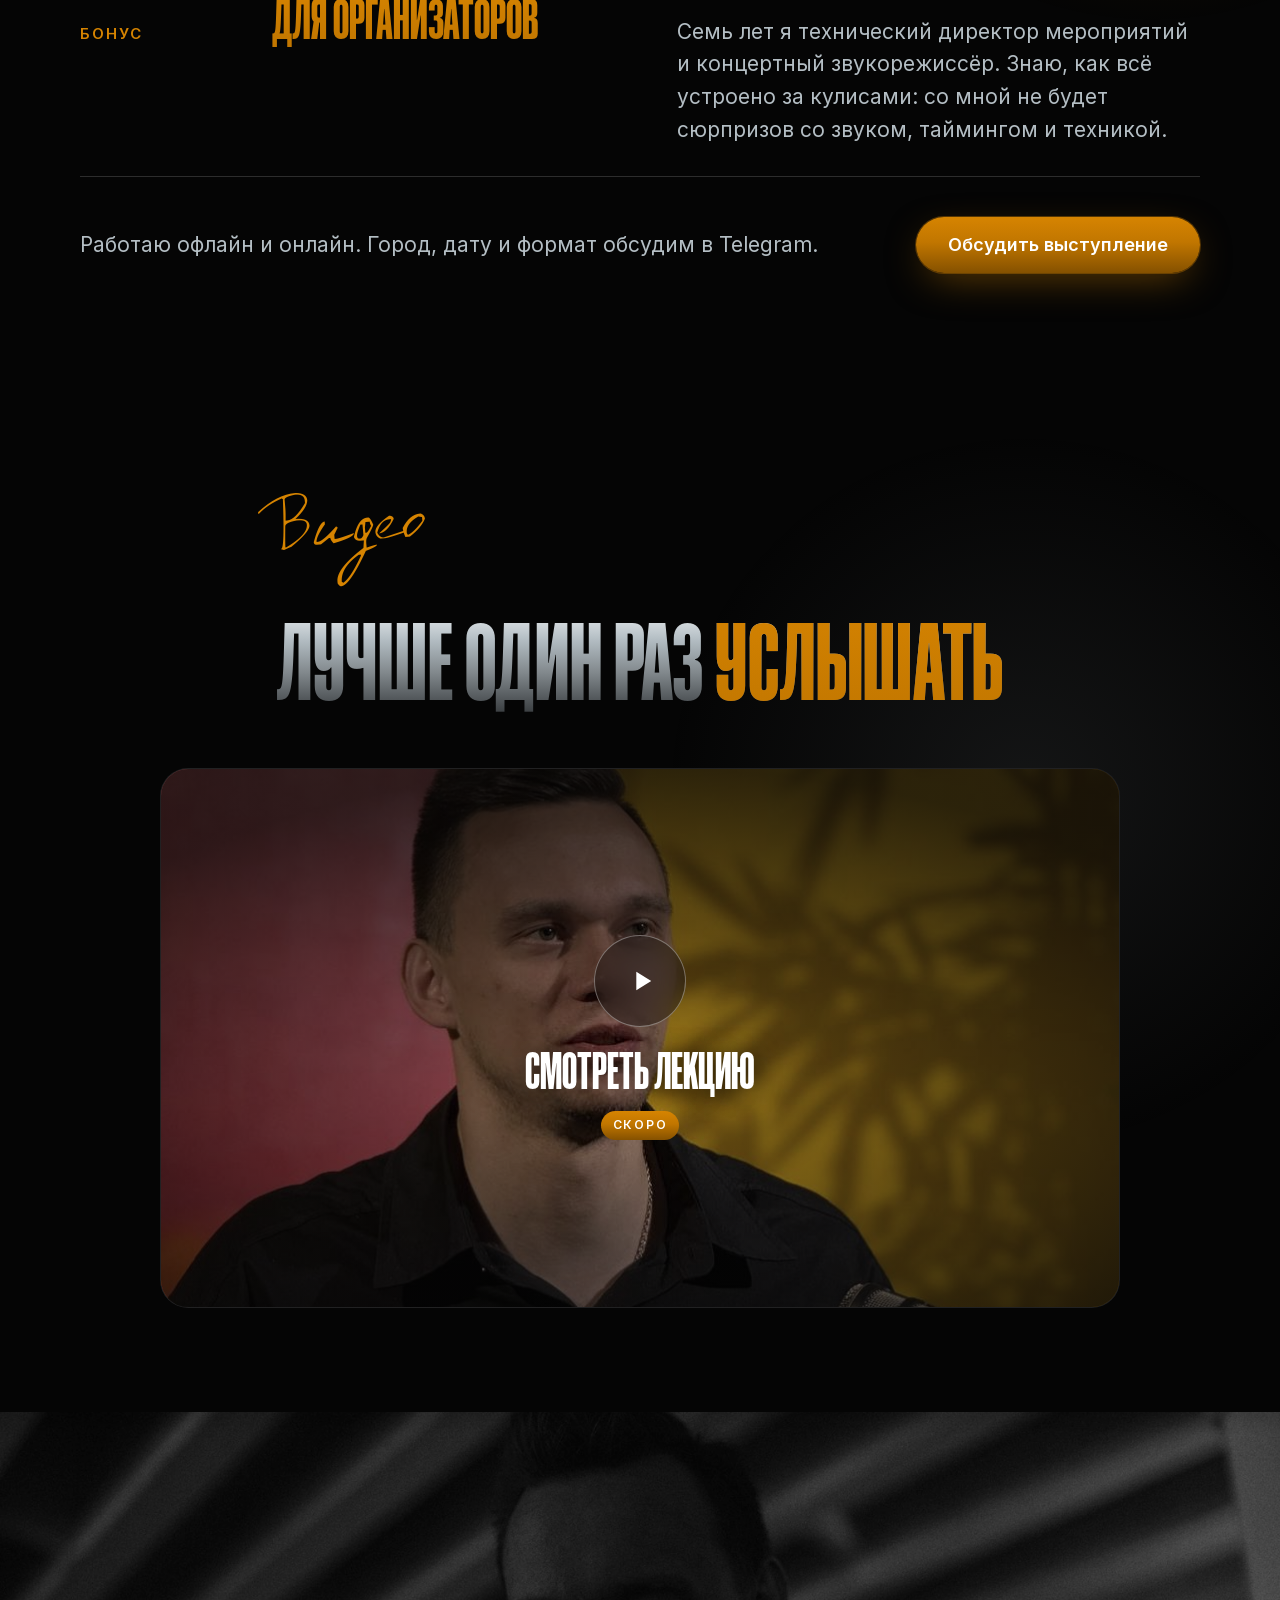
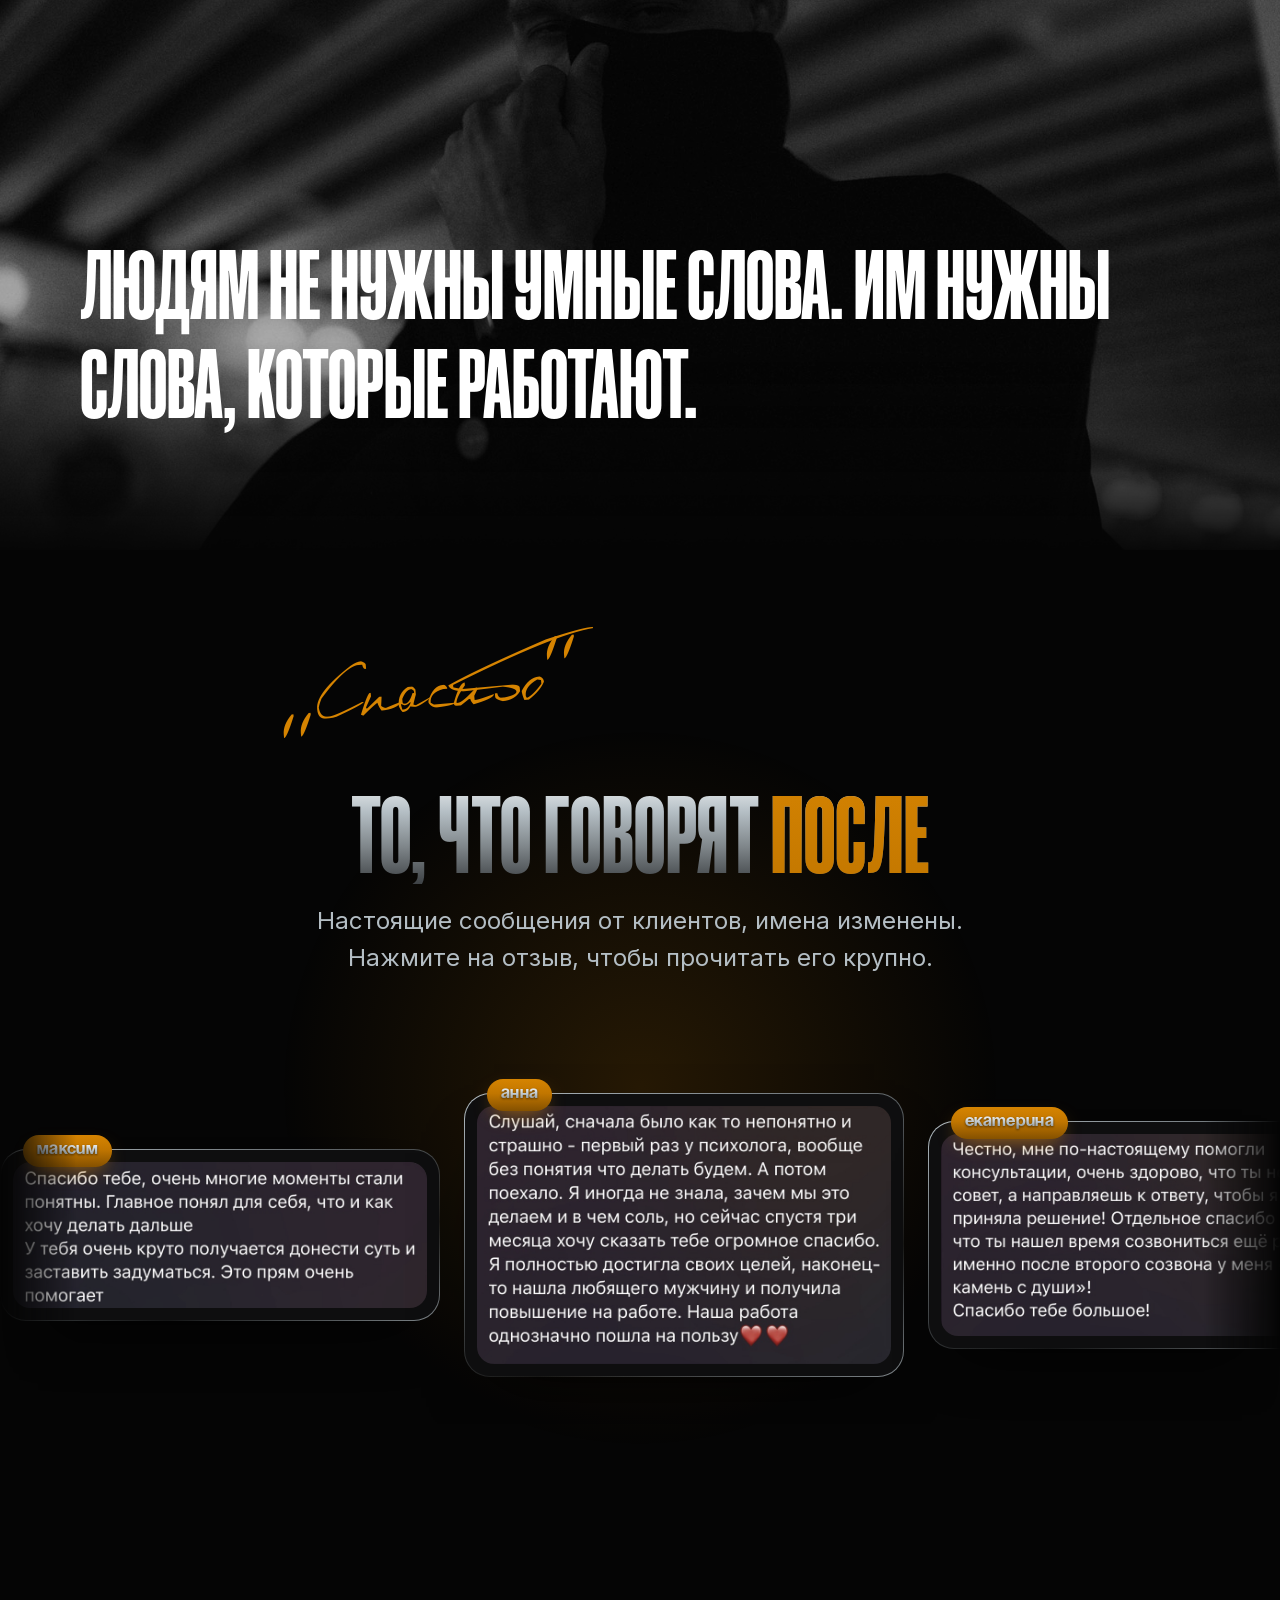
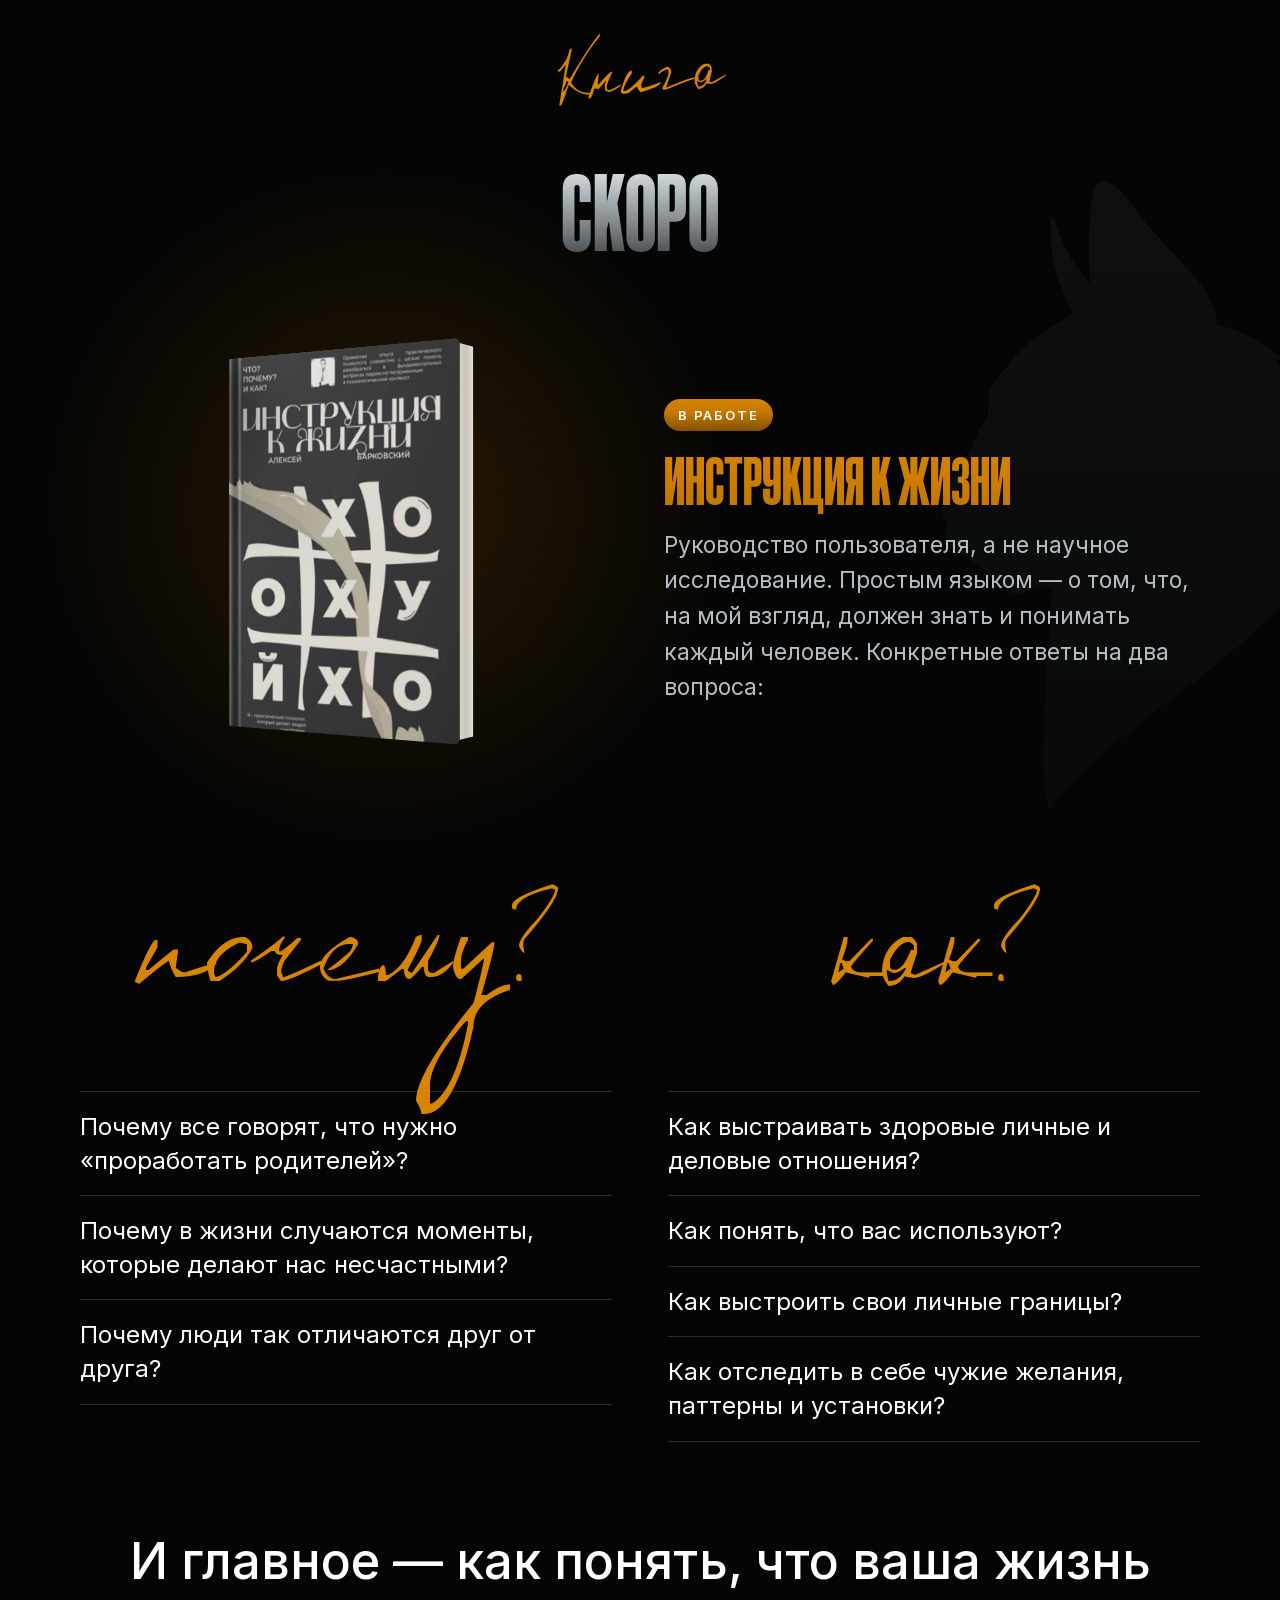
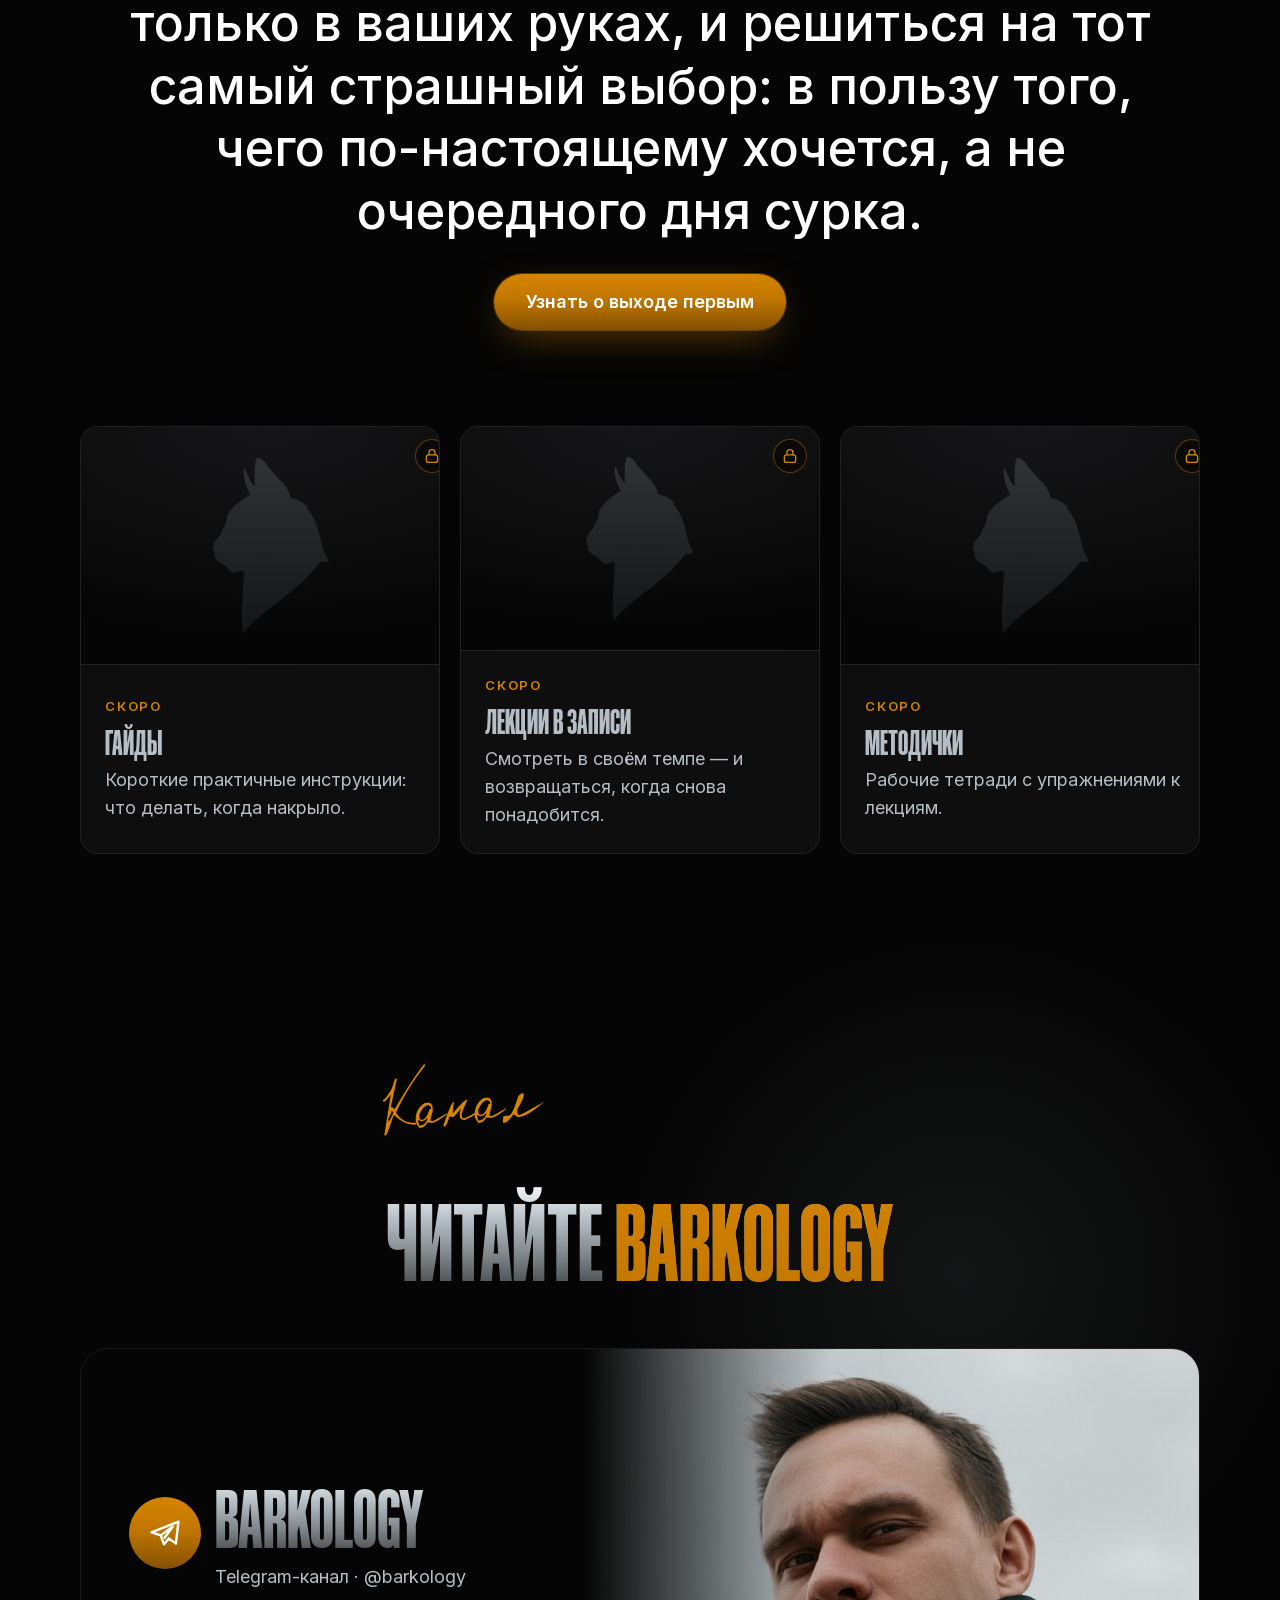
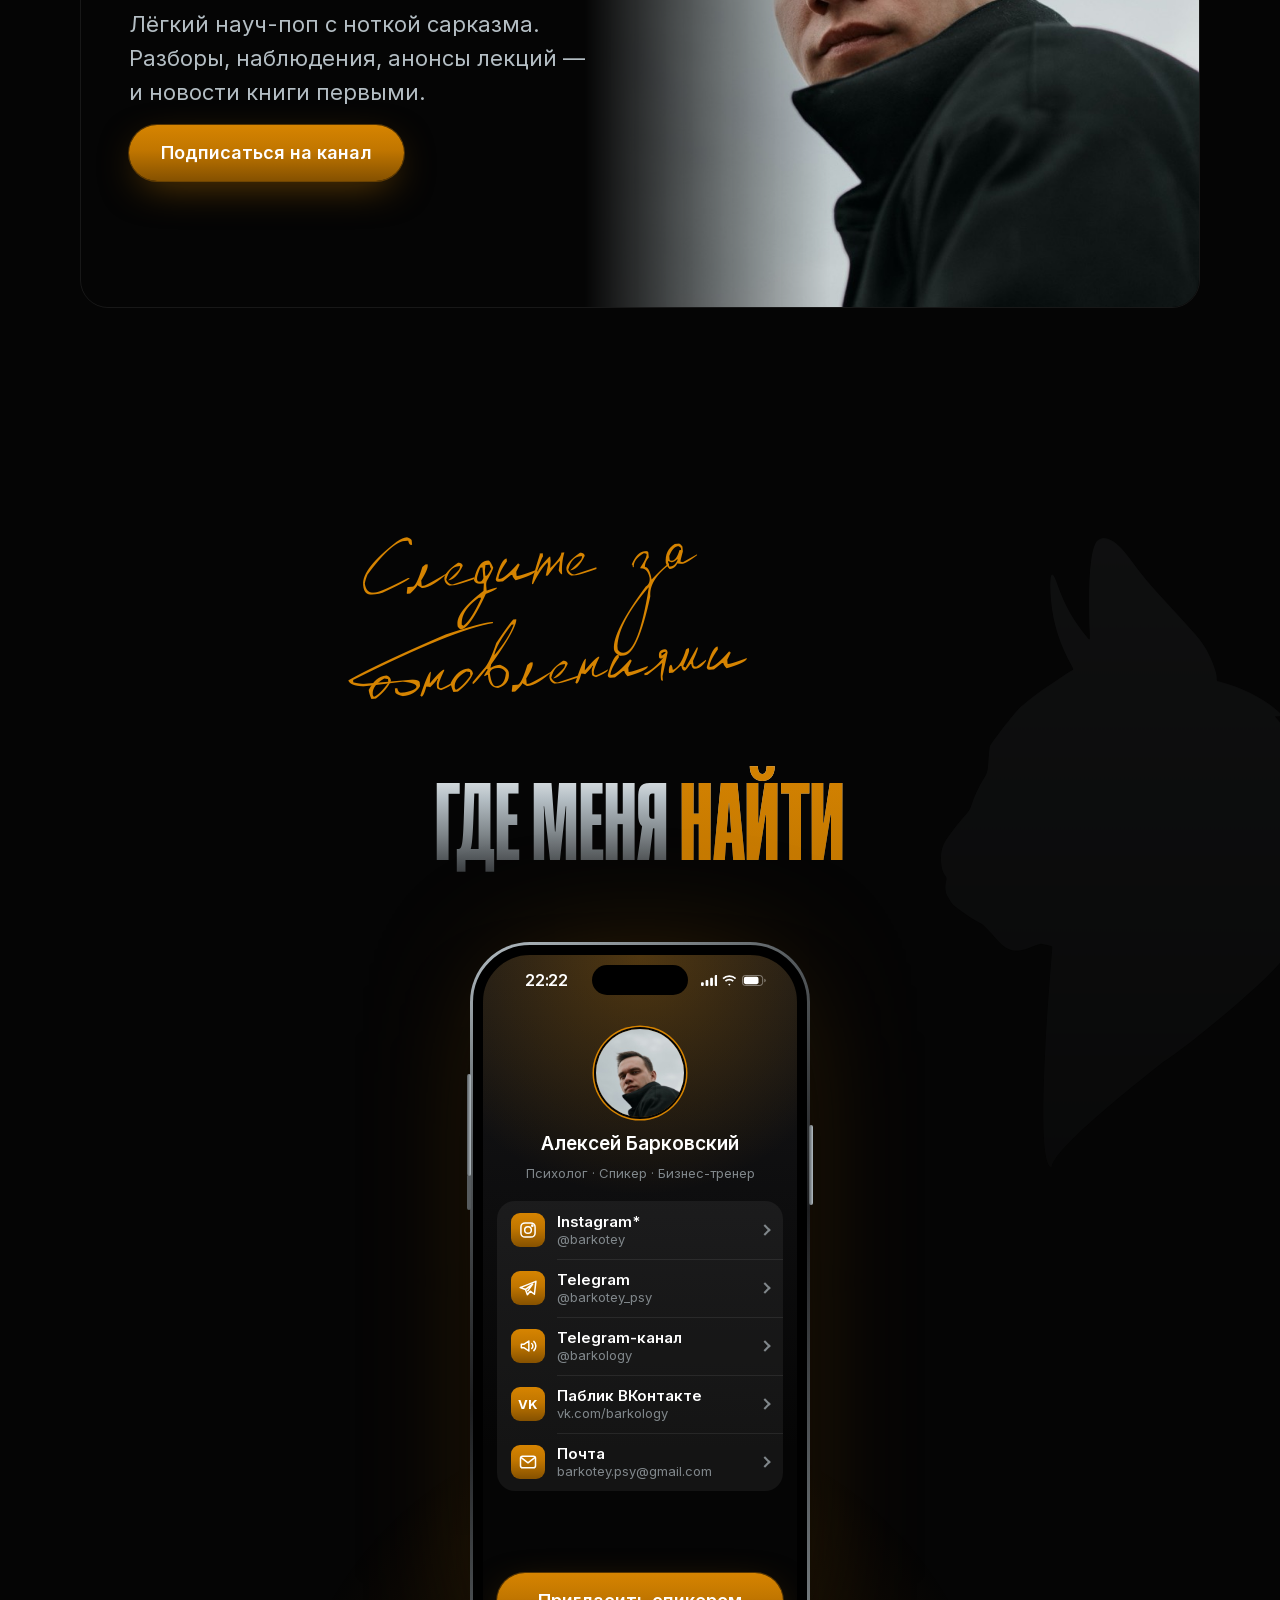
==== commit d5e400c6: "Айфон по чётким точкам, быстрая бегущая строка, крупный текст на компьютере, полный кот - «Провал» в" ====
--- a/index.html
+++ b/index.html
@@ -26,7 +26,7 @@
 
   <link rel="preload" href="assets/fonts/coolvetica-compressed-heavy.woff2" as="font" type="font/woff2" crossorigin>
   <link rel="preload" href="assets/fonts/inter-cyrillic.woff2" as="font" type="font/woff2" crossorigin>
-  <link rel="stylesheet" href="assets/css/style.css">
+  <link rel="stylesheet" href="assets/css/style.css?v=5">
 
   <script>document.documentElement.classList.replace('no-js', 'js');</script>
 </head>
@@ -79,7 +79,7 @@
     </section>
 
     <!-- ===================== 2. ОБО МНЕ ===================== -->
-    <section class="section about" id="about" data-scroll>
+    <section class="section about" id="about">
       <span class="glow" style="--x: 85%; --y: 8%" aria-hidden="true"></span>
       <span class="glow glow--silver" style="--x: 10%; --y: 55%" aria-hidden="true"></span>
 
@@ -133,21 +133,24 @@
               <p>Каждый инструмент, о котором я говорю, я сначала проверил на себе. Включая год, когда я отказался от всего, что мешало, и пересобрал себя с нуля.</p>
               <p>Да, я пишу книгу. Нет, она не про позитивное мышление.</p>
               <p class="zone__accent">Если вам нужен спикер, после которого люди думают, спорят и меняют что-то в своей жизни, — пишите.</p>
-              <span class="zone__signature mark mark--signature" role="img" aria-label="Подпись: Алексей Барковский"></span>
-            </div>
-          </article>
-        </div>
-      </div>
-    </section>
-
-    <!-- Бегущая строка-разделитель (украшение) -->
-    <div class="ticker" data-scroll aria-hidden="true">
-      <p class="ticker__row">Кто, если не ты? · Сложное просто · Кайф · Ты решаешь · Кто, если не ты? · Сложное просто · Кайф · Ты решаешь ·</p>
-      <p class="ticker__row ticker__row--outline">Кто, если не я? · Ты главный · Кто, если не я? · Ты главный · Кто, если не я? · Ты главный ·</p>
+              <div class="zone__sign">
+                <span class="zone__signature mark mark--signature" role="img" aria-label="Подпись: Алексей Барковский"></span>
+                <span class="zone__monogram mark mark--monogram mark--amber" role="img" aria-label="Монограмма АБ"></span>
+              </div>
+            </div>
+          </article>
+        </div>
+      </div>
+    </section>
+
+    <!-- Бегущая строка-разделитель (украшение). Каждая строка — одна и та же фраза дважды подряд: так она едет по кругу без шва -->
+    <div class="ticker" aria-hidden="true">
+      <p class="ticker__row">Кто, если не ты? · Сложное просто · Кайф · Ты решаешь · Кто, если не ты? · Сложное просто · Кайф · Ты решаешь ·&nbsp;</p>
+      <p class="ticker__row ticker__row--outline">Кто, если не я? · Ты главный · Кто, если не я? · Ты главный · Кто, если не я? · Ты главный · Кто, если не я? · Ты главный ·&nbsp;</p>
     </div>
 
     <!-- ===================== 3. ТЕМЫ ЛЕКЦИЙ ===================== -->
-    <section class="section lectures" id="lectures" data-scroll>
+    <section class="section lectures" id="lectures" data-scroll="bg">
       <span class="glow" style="--x: 15%; --y: 30%" aria-hidden="true"></span>
       <span class="watermark watermark--right mark mark--cat" aria-hidden="true"></span>
 
@@ -221,7 +224,7 @@
     </section>
 
     <!-- ===================== 4. ФОРМАТЫ ВЫСТУПЛЕНИЙ ===================== -->
-    <section class="section formats" id="formats" data-scroll>
+    <section class="section formats" id="formats">
       <span class="glow" style="--x: 90%; --y: 60%" aria-hidden="true"></span>
 
       <div class="container">
@@ -271,7 +274,7 @@
     </section>
 
     <!-- ===================== 5. ВИДЕО ===================== -->
-    <section class="section video" id="video" data-scroll>
+    <section class="section video" id="video">
       <span class="glow glow--silver" style="--x: 80%; --y: 40%" aria-hidden="true"></span>
 
       <div class="container">
@@ -320,27 +323,28 @@
       1. Сохраните скриншот в папку assets/img/reviews/ под следующим номером, например review-6.jpg
          (уменьшить до 900 px в ширину: sips --resampleWidth 900 -s format jpeg -s formatOptions 72 исходник --out assets/img/reviews/review-6.jpg).
       2. Скопируйте любую строку <li>…</li> внутри <ul class="reviews__track"> и поменяйте в ней
-         номер картинки, её размеры (width/height) и текст в alt — его читают незрячие посетители и поисковики.
+         имя на плашке (review__name), номер картинки, её размеры (width/height)
+         и текст в alt — его читают незрячие посетители и поисковики.
       Лента сама подстроится под количество отзывов.
     -->
-    <section class="section reviews" id="reviews" data-scroll>
+    <section class="section reviews" id="reviews">
       <span class="glow" style="--x: 50%; --y: 55%" aria-hidden="true"></span>
 
       <div class="container">
         <div class="section__head reveal">
           <span class="eyebrow">„Спасибо“</span>
           <h2 class="title">То, что говорят <span class="accent">после</span></h2>
-          <p class="section__lead muted">Настоящие сообщения от&nbsp;клиентов, без имён. Нажмите на&nbsp;отзыв, чтобы прочитать его крупно.</p>
+          <p class="section__lead muted">Настоящие сообщения от&nbsp;клиентов, имена изменены. Нажмите на&nbsp;отзыв, чтобы прочитать его крупно.</p>
         </div>
       </div>
 
       <div class="reviews__marquee reveal">
         <ul class="reviews__track">
-          <li><button class="review" type="button"><img src="assets/img/reviews/review-1.jpg" width="900" height="318" alt="Отзыв: «Спасибо тебе, очень многие моменты стали понятны. Главное понял для себя, что и как хочу делать дальше. У тебя очень круто получается донести суть и заставить задуматься. Это прям очень помогает»" loading="lazy"></button></li>
-          <li><button class="review" type="button"><img src="assets/img/reviews/review-2.jpg" width="900" height="560" alt="Отзыв: «Слушай, сначала было как-то непонятно и страшно — первый раз у психолога, вообще без понятия, что делать будем. А потом поехало. Я иногда не знала, зачем мы это делаем и в чём соль, но сейчас, спустя три месяца, хочу сказать тебе огромное спасибо. Я полностью достигла своих целей, наконец-то нашла любящего мужчину и получила повышение на работе. Наша работа однозначно пошла на пользу»" loading="lazy"></button></li>
-          <li><button class="review" type="button"><img src="assets/img/reviews/review-3.jpg" width="900" height="439" alt="Отзыв: «Честно, мне по-настоящему помогли консультации, очень здорово, что ты не даёшь совет, а направляешь к ответу, чтобы я сама приняла решение! Отдельное спасибо за то, что ты нашёл время созвониться ещё раз, именно после второго созвона у меня „упал камень с души“! Спасибо тебе большое!»" loading="lazy"></button></li>
-          <li><button class="review" type="button"><img src="assets/img/reviews/review-4.jpg" width="900" height="554" alt="Отзыв: «Пишу тебе поделиться радостью! Я наконец-то решила вопрос с сестрой! Это такое облегчение, что слов нет. Как ты и говорил, самое сложное — решиться. А на деле всё прошло спокойно, мы поговорили, она меня услышала и уехала. Спасибо тебе большое! Сама я бы точно тянула до последнего и не решилась бы»" loading="lazy"></button></li>
-          <li><button class="review" type="button"><img src="assets/img/reviews/review-5.jpg" width="900" height="720" alt="Отзыв: «Лёша! У нас была с тобой всего одна консультация, но она перевернула мне мозг. Я стала отслеживать своё поведение, что я делаю не так, стала разговаривать со своим парнем, говорить о том, чего я хочу, что мне важно! Съехала от родителей в конце концов! Очень благодарна тебе! Признаюсь, поначалу я думала, что это всё фигня, но сейчас я понимаю, что это реально работает»" loading="lazy"></button></li>
+          <li><button class="review" type="button"><span class="review__name"><span>Максим</span></span><img src="assets/img/reviews/review-1.jpg" width="900" height="318" alt="Отзыв: «Спасибо тебе, очень многие моменты стали понятны. Главное понял для себя, что и как хочу делать дальше. У тебя очень круто получается донести суть и заставить задуматься. Это прям очень помогает»" loading="lazy"></button></li>
+          <li><button class="review" type="button"><span class="review__name"><span>Анна</span></span><img src="assets/img/reviews/review-2.jpg" width="900" height="560" alt="Отзыв: «Слушай, сначала было как-то непонятно и страшно — первый раз у психолога, вообще без понятия, что делать будем. А потом поехало. Я иногда не знала, зачем мы это делаем и в чём соль, но сейчас, спустя три месяца, хочу сказать тебе огромное спасибо. Я полностью достигла своих целей, наконец-то нашла любящего мужчину и получила повышение на работе. Наша работа однозначно пошла на пользу»" loading="lazy"></button></li>
+          <li><button class="review" type="button"><span class="review__name"><span>Екатерина</span></span><img src="assets/img/reviews/review-3.jpg" width="900" height="439" alt="Отзыв: «Честно, мне по-настоящему помогли консультации, очень здорово, что ты не даёшь совет, а направляешь к ответу, чтобы я сама приняла решение! Отдельное спасибо за то, что ты нашёл время созвониться ещё раз, именно после второго созвона у меня „упал камень с души“! Спасибо тебе большое!»" loading="lazy"></button></li>
+          <li><button class="review" type="button"><span class="review__name"><span>Мария</span></span><img src="assets/img/reviews/review-4.jpg" width="900" height="554" alt="Отзыв: «Пишу тебе поделиться радостью! Я наконец-то решила вопрос с сестрой! Это такое облегчение, что слов нет. Как ты и говорил, самое сложное — решиться. А на деле всё прошло спокойно, мы поговорили, она меня услышала и уехала. Спасибо тебе большое! Сама я бы точно тянула до последнего и не решилась бы»" loading="lazy"></button></li>
+          <li><button class="review" type="button"><span class="review__name"><span>Ольга</span></span><img src="assets/img/reviews/review-5.jpg" width="900" height="720" alt="Отзыв: «Лёша! У нас была с тобой всего одна консультация, но она перевернула мне мозг. Я стала отслеживать своё поведение, что я делаю не так, стала разговаривать со своим парнем, говорить о том, чего я хочу, что мне важно! Съехала от родителей в конце концов! Очень благодарна тебе! Признаюсь, поначалу я думала, что это всё фигня, но сейчас я понимаю, что это реально работает»" loading="lazy"></button></li>
         </ul>
       </div>
 
@@ -351,9 +355,9 @@
     </section>
 
     <!-- ===================== 7. КНИГА И ПРОДУКТЫ ===================== -->
-    <section class="section book" id="book" data-scroll>
+    <section class="section book" id="book" data-scroll="bg">
       <span class="glow" style="--x: 30%; --y: 22%" aria-hidden="true"></span>
-      <span class="watermark watermark--left mark mark--cat" aria-hidden="true"></span>
+      <span class="watermark watermark--right mark mark--cat" aria-hidden="true"></span>
 
       <div class="container">
         <div class="section__head reveal">
@@ -454,7 +458,7 @@
     </section>
 
     <!-- ===================== 8. TELEGRAM-КАНАЛ ===================== -->
-    <section class="section channel" id="channel" data-scroll>
+    <section class="section channel" id="channel">
       <span class="glow glow--silver" style="--x: 75%; --y: 30%" aria-hidden="true"></span>
 
       <div class="container">
@@ -464,7 +468,7 @@
         </div>
 
         <a class="channel__card reveal" href="https://t.me/barkology" target="_blank" rel="noopener">
-          <img class="channel__photo" src="assets/img/channel.jpg" width="800" height="1199" alt="Алексей Барковский на фоне неба" loading="lazy">
+          <img class="channel__photo" src="assets/img/channel.jpg" width="800" height="1000" alt="Алексей Барковский на фоне неба" loading="lazy">
           <span class="channel__body">
             <span class="channel__head">
               <span class="channel__icon" aria-hidden="true"><svg viewBox="0 0 24 24" fill="none" stroke="currentColor" stroke-width="1.7" stroke-linejoin="round"><path d="M21.5 4 2.5 11.5l6.5 2.2 2.3 6.3 3.4-4.2 5 3.7z"/><path d="m9 13.7 8.6-6.4-6.3 8.6"/></svg></span>
@@ -478,7 +482,7 @@
     </section>
 
     <!-- ===================== 9. КОНТАКТЫ ===================== -->
-    <section class="section contacts" id="contacts" data-scroll>
+    <section class="section contacts" id="contacts" data-scroll="bg">
       <span class="glow" style="--x: 50%; --y: 60%" aria-hidden="true"></span>
       <span class="watermark watermark--right mark mark--cat" aria-hidden="true"></span>
 
@@ -593,6 +597,6 @@
     </div>
   </footer>
 
-  <script src="assets/js/main.js" defer></script>
+  <script src="assets/js/main.js?v=5" defer></script>
 </body>
 </html>
--- a/assets/css/style.css
+++ b/assets/css/style.css
@@ -58,9 +58,11 @@
   --text-3: #80878b;
 
   /* Серебряный градиент */
+  --silver-0: #f2f5f6; /* светлый край — только для заголовков */
   --silver-1: #b4bec4;
   --silver-2: #80878b;
   --silver-3: #565b5e;
+  --silver-4: #3c4043; /* тёмный край — только для заголовков */
   --grad-silver: linear-gradient(180deg, var(--silver-1) 0%, var(--silver-2) 55%, var(--silver-3) 100%);
 
   /* Янтарный градиент */
@@ -72,8 +74,8 @@
   --grad-amber-btn: linear-gradient(180deg, var(--amber-1) 0%, var(--amber-2) 45%, var(--amber-3) 100%);
   --grad-amber-text: linear-gradient(180deg, var(--amber-1) 0%, var(--amber-2) 100%);
 
-  /* Заголовки — то же серебро, что у надписи BARK в шапке (повторяется на каждой строке) */
-  --grad-title: var(--grad-silver);
+  /* Заголовки: серебро с более светлым верхом и тёмным низом (повторяется на каждой строке) */
+  --grad-title: linear-gradient(180deg, var(--silver-0) 0%, var(--silver-1) 32%, var(--silver-2) 64%, var(--silver-4) 100%);
 
   /* Пятна света на фоне, «как от софитов» */
   --glow-amber: rgba(214, 132, 1, 0.16);
@@ -342,7 +344,7 @@
 
 .mark--cat {
   --mask: url("../img/cat.svg");
-  aspect-ratio: 345 / 705;
+  aspect-ratio: 581 / 879;
 }
 
 .mark--bark {
@@ -377,8 +379,7 @@
   background-image: url("data:image/svg+xml,%3Csvg xmlns='http://www.w3.org/2000/svg' width='180' height='180'%3E%3Cfilter id='n'%3E%3CfeTurbulence type='fractalNoise' baseFrequency='.85' numOctaves='3' stitchTiles='stitch'/%3E%3CfeColorMatrix values='0 0 0 0 1 0 0 0 0 1 0 0 0 0 1 0 0 0 1.4 -.25'/%3E%3C/filter%3E%3Crect width='180' height='180' filter='url(%23n)'/%3E%3C/svg%3E");
 }
 
-/* Пятно света: <span class="glow" style="--x: 80%; --y: 20%"></span> внутри блока.
-   При прокрутке медленно плывёт (параллакс) */
+/* Пятно света: <span class="glow" style="--x: 80%; --y: 20%"></span> внутри блока */
 .glow {
   position: absolute;
   z-index: -1;
@@ -387,7 +388,6 @@
   width: min(1000px, 140vw);
   aspect-ratio: 1;
   translate: -50% -50%;
-  transform: translateY(calc((var(--p, 0.5) - 0.5) * -40%));
   background: radial-gradient(closest-side, var(--glow-amber), transparent 72%);
   pointer-events: none;
 }
@@ -396,24 +396,20 @@
   background: radial-gradient(closest-side, var(--glow-silver), transparent 72%);
 }
 
-/* Кот-водяной знак сбоку блока */
+/* Кот-водяной знак сбоку блока. При прокрутке медленно плывёт (--p даёт main.js, data-scroll="bg" у блока) */
 .watermark {
   position: absolute;
   z-index: -1;
   top: 6%;
-  height: min(78vh, 820px);
+  height: min(70vh, 760px, 105vw);
   opacity: 0.06;
   transform: translateY(calc((var(--p, 0.5) - 0.5) * 30%));
+  will-change: transform;
   pointer-events: none;
 }
 
 .watermark--right {
   right: -6%;
-}
-
-.watermark--left {
-  left: -6%;
-  scale: -1 1;
 }
 
 /* ---------- Появление блоков при прокрутке ---------- */
@@ -572,9 +568,9 @@
 .hero__cat {
   position: absolute;
   z-index: -1;
-  right: 4%;
-  top: 30%;
-  height: 44%;
+  right: 2%;
+  top: 34%;
+  height: 34%;
   opacity: 0.16;
   mix-blend-mode: screen;
   pointer-events: none;
@@ -666,7 +662,7 @@
     left: 2%;
     right: auto;
     top: 50%;
-    height: 90%;
+    height: 72%;
     translate: 0 -48%;
     opacity: 0.09;
   }
@@ -751,10 +747,22 @@
   font-weight: 500;
 }
 
+/* Подпись слева, монограмма АБ — справа */
+.zone__sign {
+  display: flex;
+  align-items: center;
+  justify-content: space-between;
+  gap: 24px;
+  margin-top: 16px;
+}
+
 .zone__signature {
-  width: min(240px, 66%);
-  margin-top: 16px;
+  width: min(240px, 62%);
   background: var(--grad-amber-text);
+}
+
+.zone__monogram {
+  width: clamp(72px, 20vw, 104px);
 }
 
 @media (min-width: 960px) {
@@ -777,7 +785,8 @@
   }
 }
 
-/* Бегущая строка между блоками: двигается от прокрутки.
+/* Бегущая строка между блоками: едет сама по кругу, вторая строка — навстречу.
+   Каждая строка в index.html — фраза дважды подряд, анимация сдвигает ровно на половину, поэтому шва не видно.
    Шрифт Soyuz Grotesk — «однорегистровый»: заглавные и строчные в нём выглядят одинаково (т как m, л как Λ) */
 .ticker {
   overflow: hidden;
@@ -792,20 +801,34 @@
 }
 
 .ticker__row {
-  font-size: clamp(46px, 12vw, 120px);
+  font-size: clamp(46px, 12vw, 110px);
   width: max-content;
   background: var(--grad-title);
   -webkit-background-clip: text;
   background-clip: text;
   color: transparent;
-  transform: translateX(calc(var(--p, 0.5) * -40%));
+  animation: ticker 14s linear infinite;
+  will-change: transform;
 }
 
 .ticker__row--outline {
   background: none;
   color: transparent;
   -webkit-text-stroke: 1px rgba(214, 132, 1, 0.55);
-  transform: translateX(calc(-45% + var(--p, 0.5) * 40%));
+  animation-duration: 16s;
+  animation-direction: reverse;
+}
+
+@keyframes ticker {
+  to {
+    transform: translateX(-50%);
+  }
+}
+
+@media (prefers-reduced-motion: reduce) {
+  .ticker__row {
+    animation: none;
+  }
 }
 
 /* ---------- 3. Темы лекций ---------- */
@@ -1189,7 +1212,7 @@
   overflow-x: auto;
   scroll-snap-type: x mandatory;
   scrollbar-width: none;
-  padding-block: 12px 10px;
+  padding-block: 24px 10px;
   -webkit-mask-image: linear-gradient(90deg, transparent, #000 6%, #000 94%, transparent);
   mask-image: linear-gradient(90deg, transparent, #000 6%, #000 94%, transparent);
 }
@@ -1264,6 +1287,33 @@
   filter: saturate(0.55);
 }
 
+/* Плашка с именем: янтарная, буквы — серебро заголовков, шрифт Soyuz Grotesk */
+.review__name {
+  position: absolute;
+  top: -15px;
+  left: 22px;
+  z-index: 1;
+  padding: 6px 14px 7px;
+  border-radius: 999px;
+  background: var(--grad-amber-btn);
+  box-shadow: 0 8px 20px -8px rgba(214, 132, 1, 0.8);
+  font-family: var(--font-accent);
+  font-weight: 700;
+  font-size: 15px;
+  line-height: 1.1;
+  letter-spacing: 0.02em;
+}
+
+/* Буквы — внутренним слоем, иначе серебро букв перекроет янтарный фон плашки.
+   Берём светлую часть серебра и тонкую тень, чтобы имя читалось на янтаре */
+.review__name > span {
+  background: linear-gradient(180deg, var(--silver-0) 10%, var(--silver-1) 60%, var(--silver-2));
+  -webkit-background-clip: text;
+  background-clip: text;
+  color: transparent;
+  filter: drop-shadow(0 1px 1px rgba(0, 0, 0, 0.55));
+}
+
 @media (hover: hover) {
   .review:hover {
     transform: translateY(-6px);
@@ -1611,7 +1661,7 @@
   width: 100%;
   height: 100%;
   object-fit: cover;
-  object-position: 50% 20%;
+  object-position: 50% 0%;
   transition: transform 1.2s var(--ease);
 }
 
@@ -1651,16 +1701,22 @@
 }
 
 .channel__name {
+  --lh: 0.95;
   display: block;
   font-family: var(--font-display);
   font-weight: 900;
-  font-size: 30px;
-  line-height: 1;
+  font-size: clamp(44px, 12vw, 88px);
+  line-height: var(--lh);
+  background: var(--grad-title) 0 0 / 100% calc(var(--lh) * 1em) repeat-y;
+  -webkit-background-clip: text;
+  background-clip: text;
+  color: transparent;
 }
 
 .channel__handle {
   display: block;
-  font-size: 14px;
+  margin-top: 4px;
+  font-size: clamp(14px, 3.6vw, 18px);
   color: var(--text-2);
 }
 
@@ -1694,7 +1750,7 @@
   .channel__photo {
     inset: 0 0 0 auto;
     width: 55%;
-    object-position: 50% 25%;
+    object-position: 50% 10%;
     -webkit-mask-image: linear-gradient(90deg, transparent, #000 40%);
     mask-image: linear-gradient(90deg, transparent, #000 40%);
   }
@@ -1716,8 +1772,7 @@
 /* ---------- 9. Контакты: ссылки внутри «iPhone» ---------- */
 /* Телефон «влетает»: сначала крупный и наклонённый, при прокрутке встаёт ровно (как у Apple) */
 .phone-stage {
-  /* пока идёт «провал» (--d > 0), телефон стоит ровно */
-  --t: clamp(0, calc(1 - var(--p, 1) / 0.42 - var(--d, 0) * 100), 1);
+  --t: clamp(0, calc(1 - var(--p, 1) / 0.42), 1);
   perspective: 1600px;
   padding-block: 8px 24px;
 }
@@ -1950,11 +2005,10 @@
 
 /* ---------- «Провал» в iPhone и визитка BARK ----------
    Без анимации: телефон, под ним визитка — огромная надпись BARK и ссылки-значки.
-   С анимацией (main.js ставит .is-live и переменную --d от 0 до 1):
-     0 → 0.65  телефон стоит посреди экрана и растёт, рамка уезжает за края, экран заполняет дисплей;
-     0.12 → 0.37  содержимое экрана гаснет;
-     0.5 → 1   внутри появляется BARK, следом по одному вылетают значки;
-     0.88 → 1  сам телефон растворяется — остаётся визитка, дальше подвал. */
+   С анимацией main.js ставит .is-live и переключает две точки:
+     .is-pinned — телефон встал посреди экрана, ссылки списком, их можно нажимать;
+     .is-dived  — прокрутили ещё немного: за ~1,5 секунды экран гаснет, телефон растёт, рамка уезжает за края,
+                  внутри появляется BARK и по одному вылетают значки. Прокрутили назад — всё в обратную сторону. */
 .dive__card {
   display: grid;
   grid-template-columns: minmax(0, 1fr);
@@ -2043,12 +2097,12 @@
   }
 }
 
-/* Сцена: место для прокрутки, телефон «прилипает» к экрану */
+/* Сцена: телефон «прилипает» к экрану, ниже — немного места для прокрутки до визитки */
 .dive.is-live::after {
   content: "";
   display: block;
-  height: 150vh;
-  height: 150svh;
+  height: 90vh;
+  height: 90svh;
 }
 
 .dive.is-live .dive__sticky {
@@ -2062,24 +2116,30 @@
   padding-bottom: 12px;
 }
 
+/* Телефон встал — больше не наклоняется */
+.dive.is-pinned .phone-stage {
+  --t: 0;
+}
+
 .dive.is-live .dive__zoom {
-  --k: clamp(0, calc(var(--d, 0) / 0.65), 1);
   position: relative;
   transform-origin: 50% var(--oy, 50%);
-  scale: calc(1 + (var(--zmax, 1) - 1) * var(--k) * var(--k));
-  opacity: clamp(0, calc((1 - var(--d, 0)) / 0.12), 1);
-}
-
-.dive.is-deep .dive__zoom {
+}
+
+.dive.is-pinned .dive__zoom {
+  will-change: transform, opacity;
+}
+
+/* «Провал»: телефон вырос, экран заполнил дисплей, телефон растворился */
+.dive.is-dived .dive__zoom {
+  transform: scale(var(--zmax, 3));
+  opacity: 0;
   pointer-events: none;
 }
 
-.dive.is-live .phone__screen > * {
-  opacity: clamp(0, calc(1 - (var(--d, 0) - 0.12) / 0.25), 1);
-}
-
-.dive.is-live .contacts__note {
-  opacity: clamp(0, calc(1 - var(--d, 0) / 0.1), 1);
+.dive.is-dived .phone__screen > *,
+.dive.is-dived .contacts__note {
+  opacity: 0;
 }
 
 /* Визитка лежит поверх телефона и занимает весь экран */
@@ -2093,30 +2153,85 @@
   pointer-events: none;
 }
 
-.dive.is-arrived .dive__card {
+.dive.is-dived .dive__card {
   visibility: visible;
 }
 
-.dive.is-live .dive__link {
+.dive.is-dived .dive__link {
   pointer-events: auto;
 }
 
 .dive.is-live .dive__bark {
-  --b: clamp(0, calc((var(--d, 0) - 0.5) / 0.2), 1);
   width: min(100%, calc((100svh - var(--header-h) - 260px) * 218 / 133), 1000px);
-  opacity: var(--b);
-  transform: scale(calc(1.35 - var(--b) * 0.35));
+  opacity: 0;
+  transform: scale(1.3);
 }
 
 .dive.is-live .dive__links li {
-  --a: clamp(0, calc((var(--d, 0) - 0.66 - var(--i, 0) * 0.05) / 0.1), 1);
-  opacity: var(--a);
-  transform: translateY(calc((1 - var(--a)) * 64px)) scale(calc(0.5 + var(--a) * 0.5));
+  opacity: 0;
+  transform: translateY(64px) scale(0.5);
 }
 
 .dive.is-live .dive__note {
   display: block;
-  opacity: clamp(0, calc((var(--d, 0) - 0.9) / 0.08), 1);
+  opacity: 0;
+}
+
+.dive.is-dived .dive__bark,
+.dive.is-dived .dive__links li,
+.dive.is-dived .dive__note {
+  opacity: 1;
+  transform: none;
+}
+
+/* Плавность. main.js включает .is-animated через мгновение после загрузки,
+   чтобы при открытии страницы ничего не «проигрывалось» само.
+   Обратный ход (когда .is-dived снимается): */
+.dive.is-animated .dive__zoom {
+  transition: transform 0.7s var(--ease) 0.1s, opacity 0.25s linear 0.1s;
+}
+
+.dive.is-animated .phone__screen > *,
+.dive.is-animated .contacts__note {
+  transition: opacity 0.4s linear 0.45s;
+}
+
+.dive.is-animated .dive__card {
+  transition: visibility 0s linear 0.3s;
+}
+
+.dive.is-animated .dive__bark,
+.dive.is-animated .dive__links li,
+.dive.is-animated .dive__note {
+  transition: opacity 0.2s linear, transform 0.25s linear;
+}
+
+/* Вперёд: экран гаснет, телефон растёт с ускорением и растворяется,
+   появляется BARK, значки вылетают по одному с лёгкой «пружинкой» */
+.dive.is-animated.is-dived .dive__zoom {
+  transition: transform 0.85s cubic-bezier(0.55, 0, 0.8, 0.3), opacity 0.3s linear 0.65s;
+}
+
+.dive.is-animated.is-dived .phone__screen > *,
+.dive.is-animated.is-dived .contacts__note {
+  transition: opacity 0.25s linear;
+}
+
+.dive.is-animated.is-dived .dive__card {
+  transition-delay: 0s;
+}
+
+.dive.is-animated.is-dived .dive__bark {
+  transition: opacity 0.6s linear 0.6s, transform 0.9s var(--ease) 0.6s;
+}
+
+.dive.is-animated.is-dived .dive__links li {
+  transition: opacity 0.35s linear calc(0.95s + var(--i, 0) * 0.08s),
+    transform 0.6s cubic-bezier(0.34, 1.56, 0.64, 1) calc(0.95s + var(--i, 0) * 0.08s);
+}
+
+.dive.is-animated.is-dived .dive__note {
+  transition: opacity 0.5s linear 1.4s;
 }
 
 /* ---------- 10. Подвал ---------- */
@@ -2166,6 +2281,155 @@
   text-decoration-color: var(--amber-1);
 }
 
+/* ---------- Компьютер: текст крупнее ----------
+   На широком экране размеры «как на телефоне» теряются на фоне свободного места */
+@media (min-width: 1100px) {
+  body {
+    font-size: 19px;
+  }
+
+  .btn {
+    min-height: 56px;
+    padding: 16px 32px;
+    font-size: 18px;
+  }
+
+  .btn--small {
+    min-height: 40px;
+    padding: 9px 18px;
+    font-size: 15px;
+  }
+
+  .header__nav {
+    font-size: 15px;
+  }
+
+  .eyebrow {
+    font-size: 76px;
+  }
+
+  .section__lead {
+    font-size: 24px;
+  }
+
+  .badge {
+    font-size: 13px;
+  }
+
+  .hero__roles {
+    font-size: 15px;
+  }
+
+  .hero__tagline {
+    font-size: 28px;
+  }
+
+  .hero__sub {
+    font-size: 20px;
+  }
+
+  .about__intro {
+    font-size: 44px;
+  }
+
+  .zone__body {
+    gap: 20px;
+    font-size: 21px;
+  }
+
+  .zone__label {
+    font-size: 104px;
+  }
+
+  .lecture__num {
+    font-size: 26px;
+  }
+
+  .lecture__title {
+    font-size: 50px;
+  }
+
+  .lecture__block {
+    font-size: 18px;
+  }
+
+  .lecture__label {
+    font-size: 13px;
+  }
+
+  .format__meta {
+    font-size: 15px;
+  }
+
+  .format__title {
+    font-size: 60px;
+  }
+
+  .format__text,
+  .formats__cta p {
+    font-size: 21px;
+  }
+
+  .review {
+    width: 440px;
+  }
+
+  .review__name {
+    font-size: 17px;
+  }
+
+  .book__desc {
+    font-size: 23px;
+  }
+
+  .qa__list li {
+    font-size: 24px;
+  }
+
+  .book__final {
+    font-size: 50px;
+  }
+
+  .product-card__tag {
+    font-size: 13px;
+  }
+
+  .product-card__title {
+    font-size: 38px;
+  }
+
+  .product-card__text {
+    font-size: 18px;
+  }
+
+  .channel__icon {
+    width: 72px;
+    height: 72px;
+  }
+
+  .channel__icon svg {
+    width: 34px;
+    height: 34px;
+  }
+
+  .channel__text {
+    font-size: 22px;
+  }
+
+  .contacts__note,
+  .dive__note {
+    font-size: 14px;
+  }
+
+  .dive__link {
+    font-size: 15px;
+  }
+
+  .footer__row {
+    font-size: 15px;
+  }
+}
+
 /* ---------- Текстовые страницы (политика конфиденциальности) ---------- */
 .page {
   padding-top: calc(var(--header-h) + clamp(48px, 10vw, 96px));
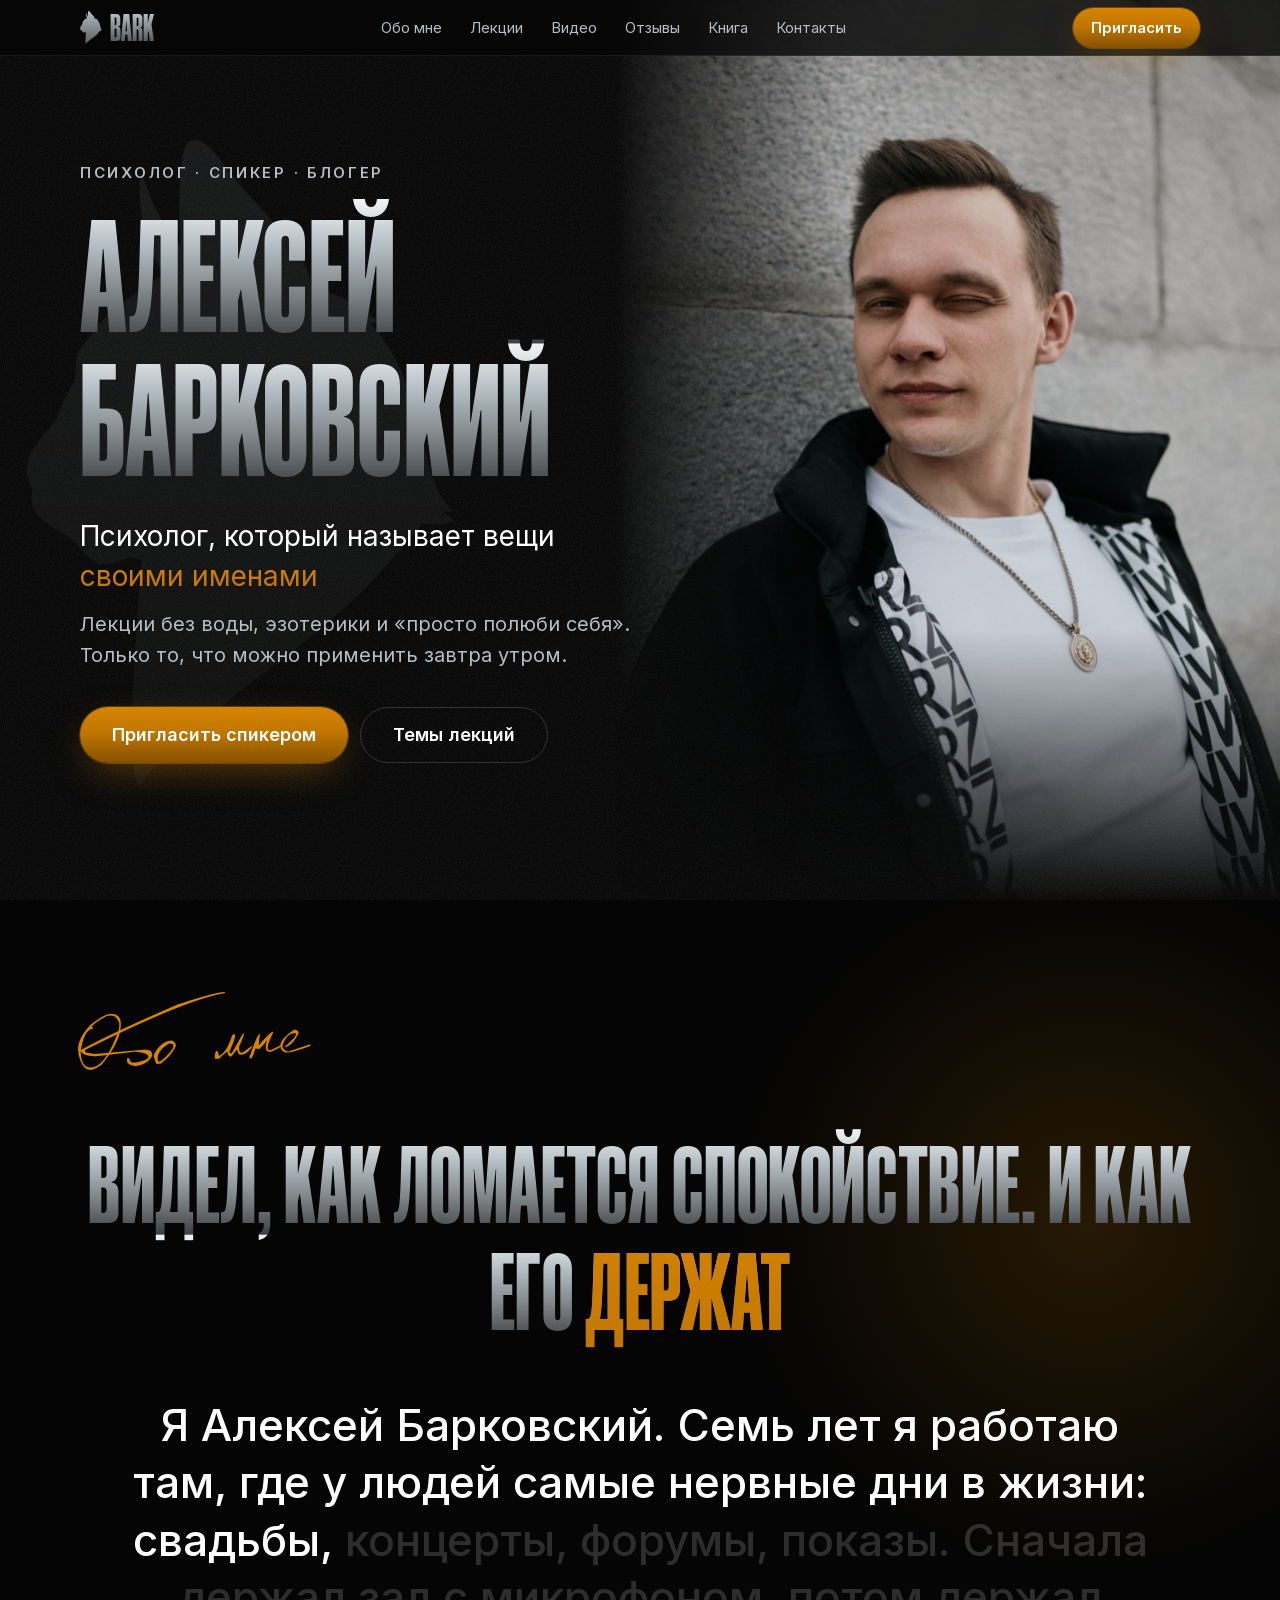
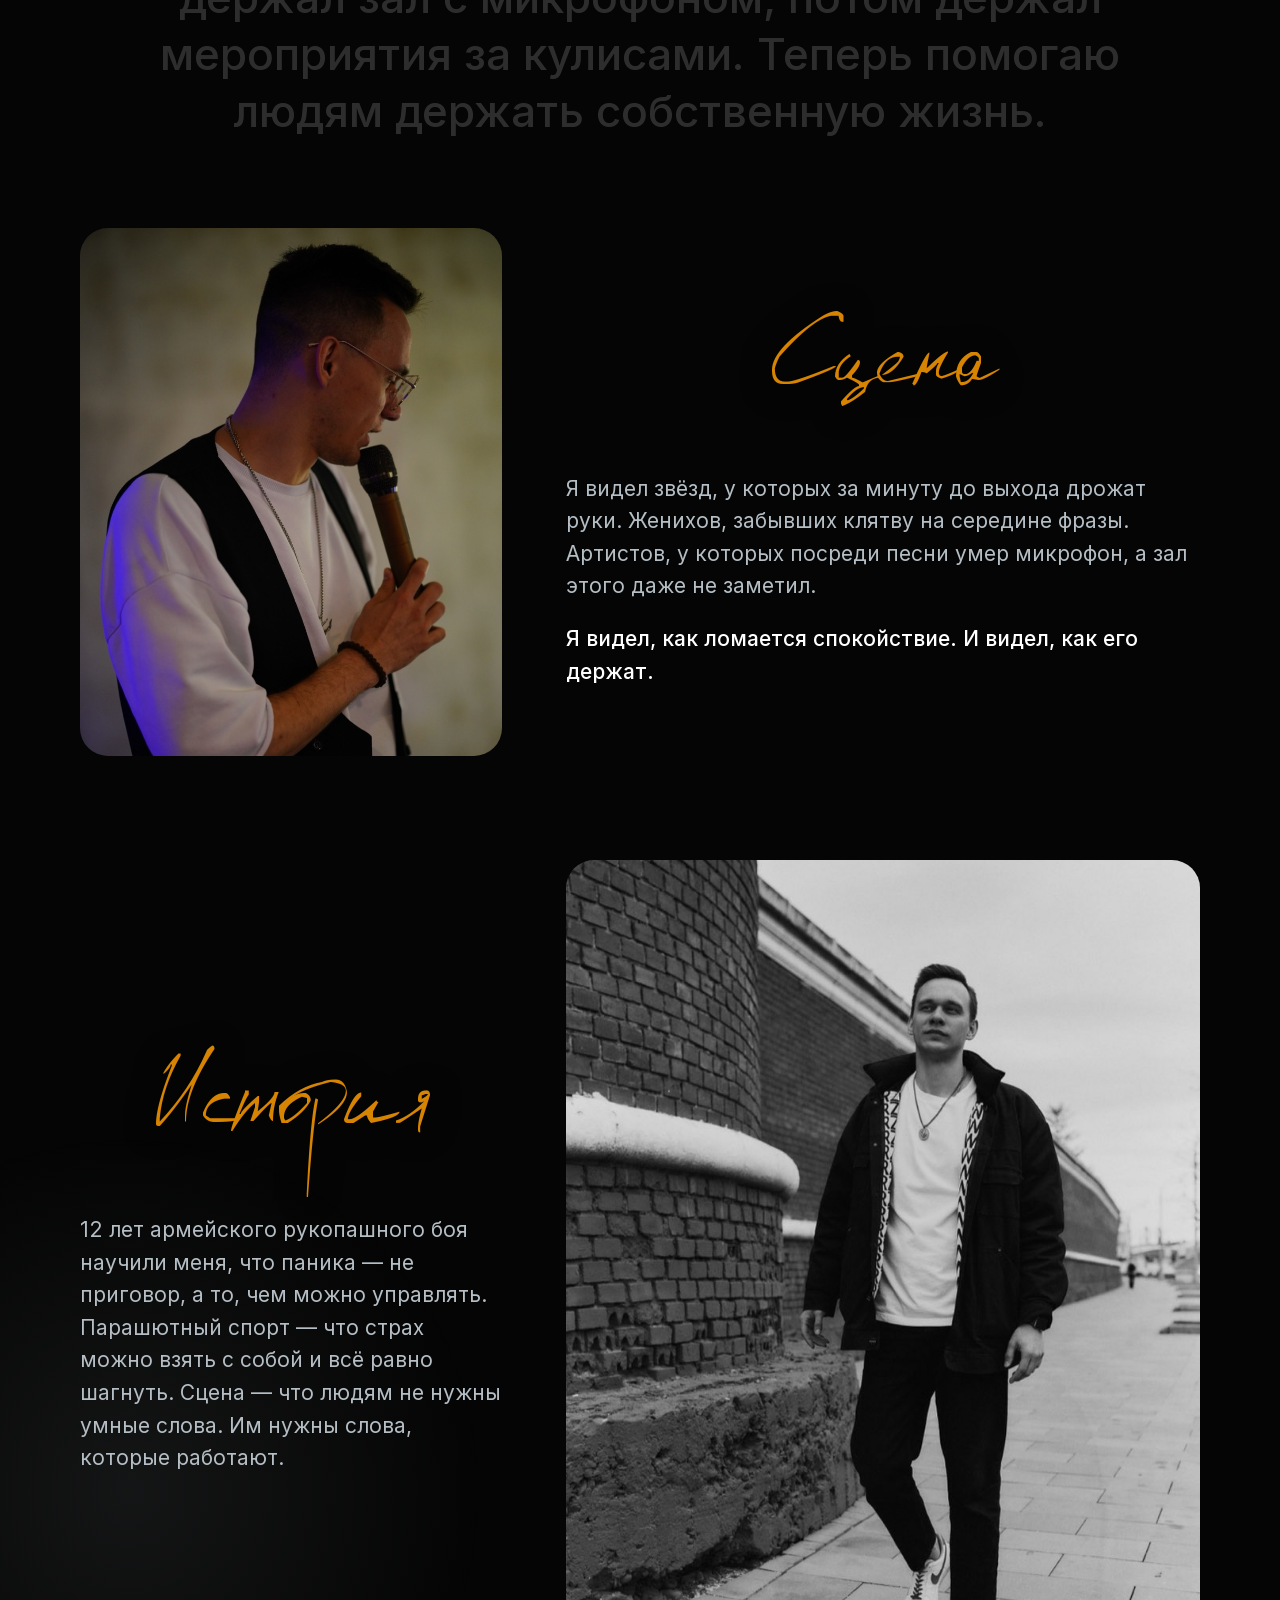
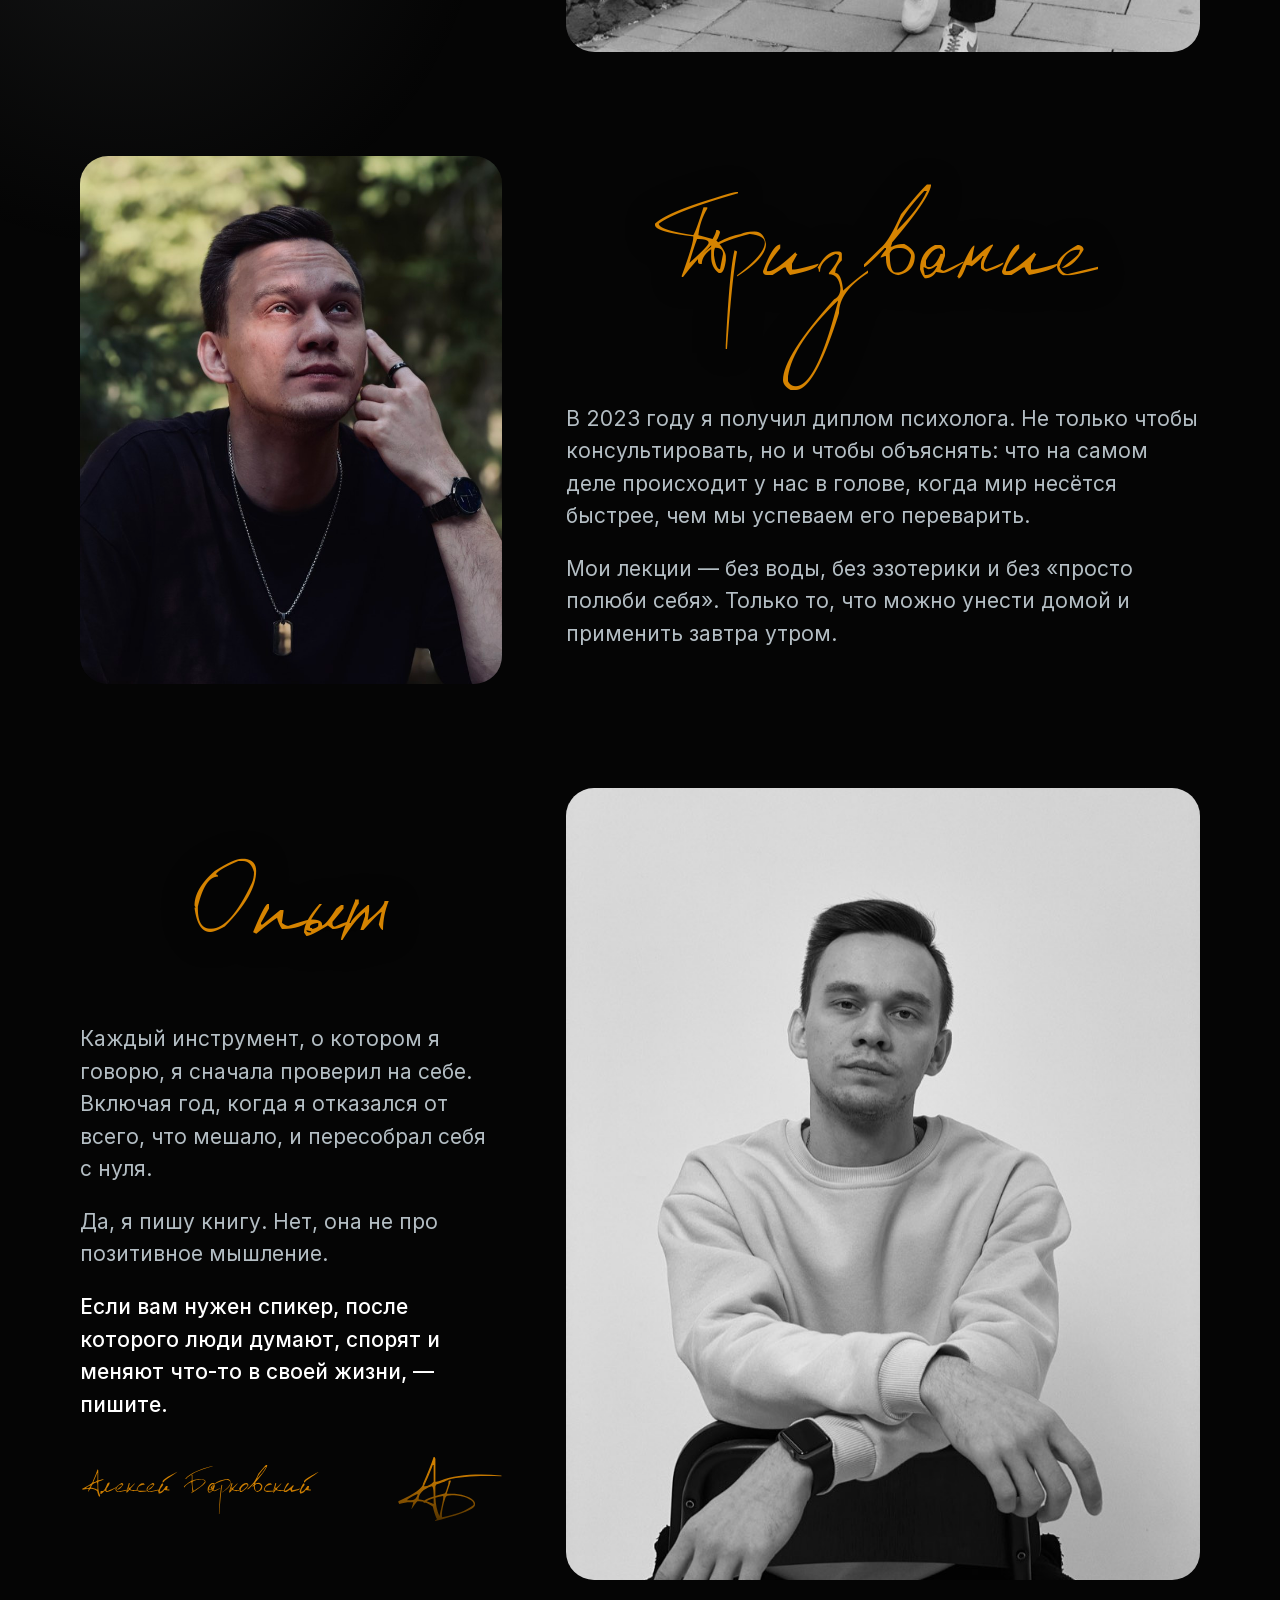
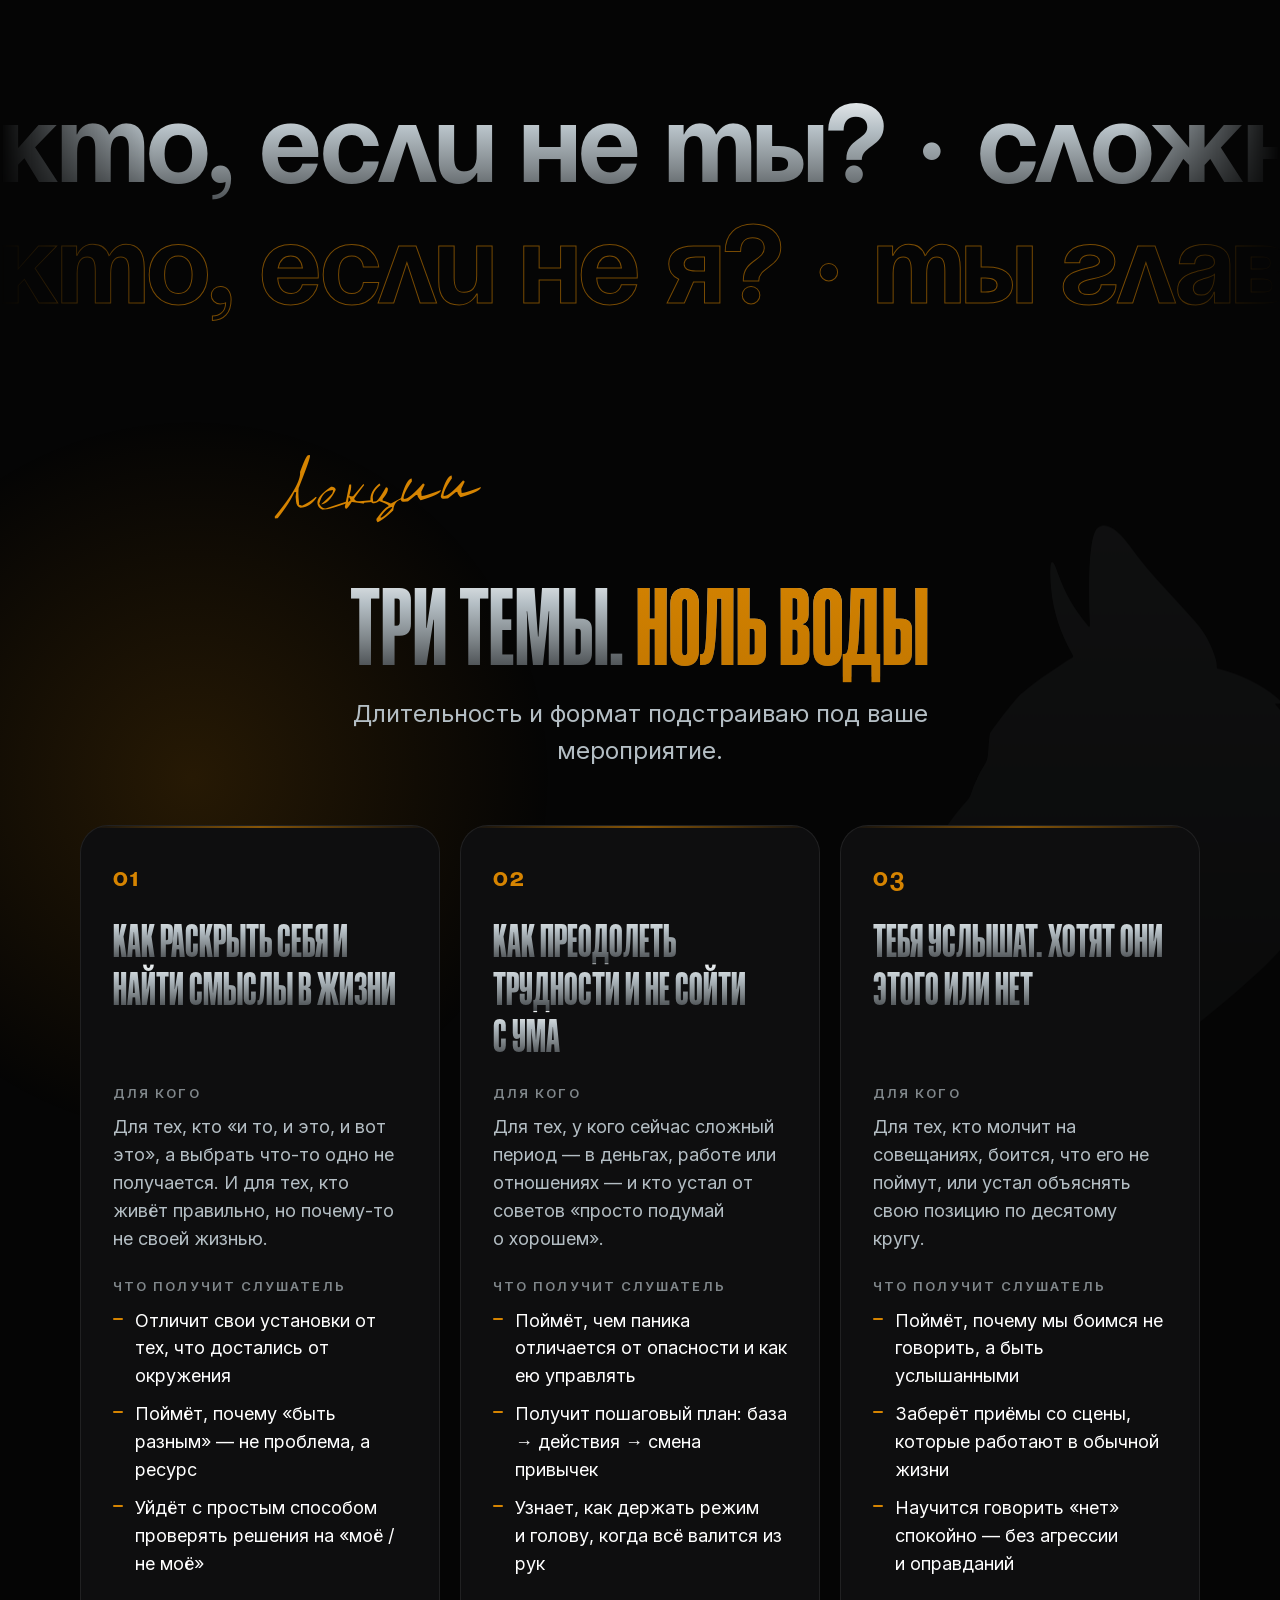
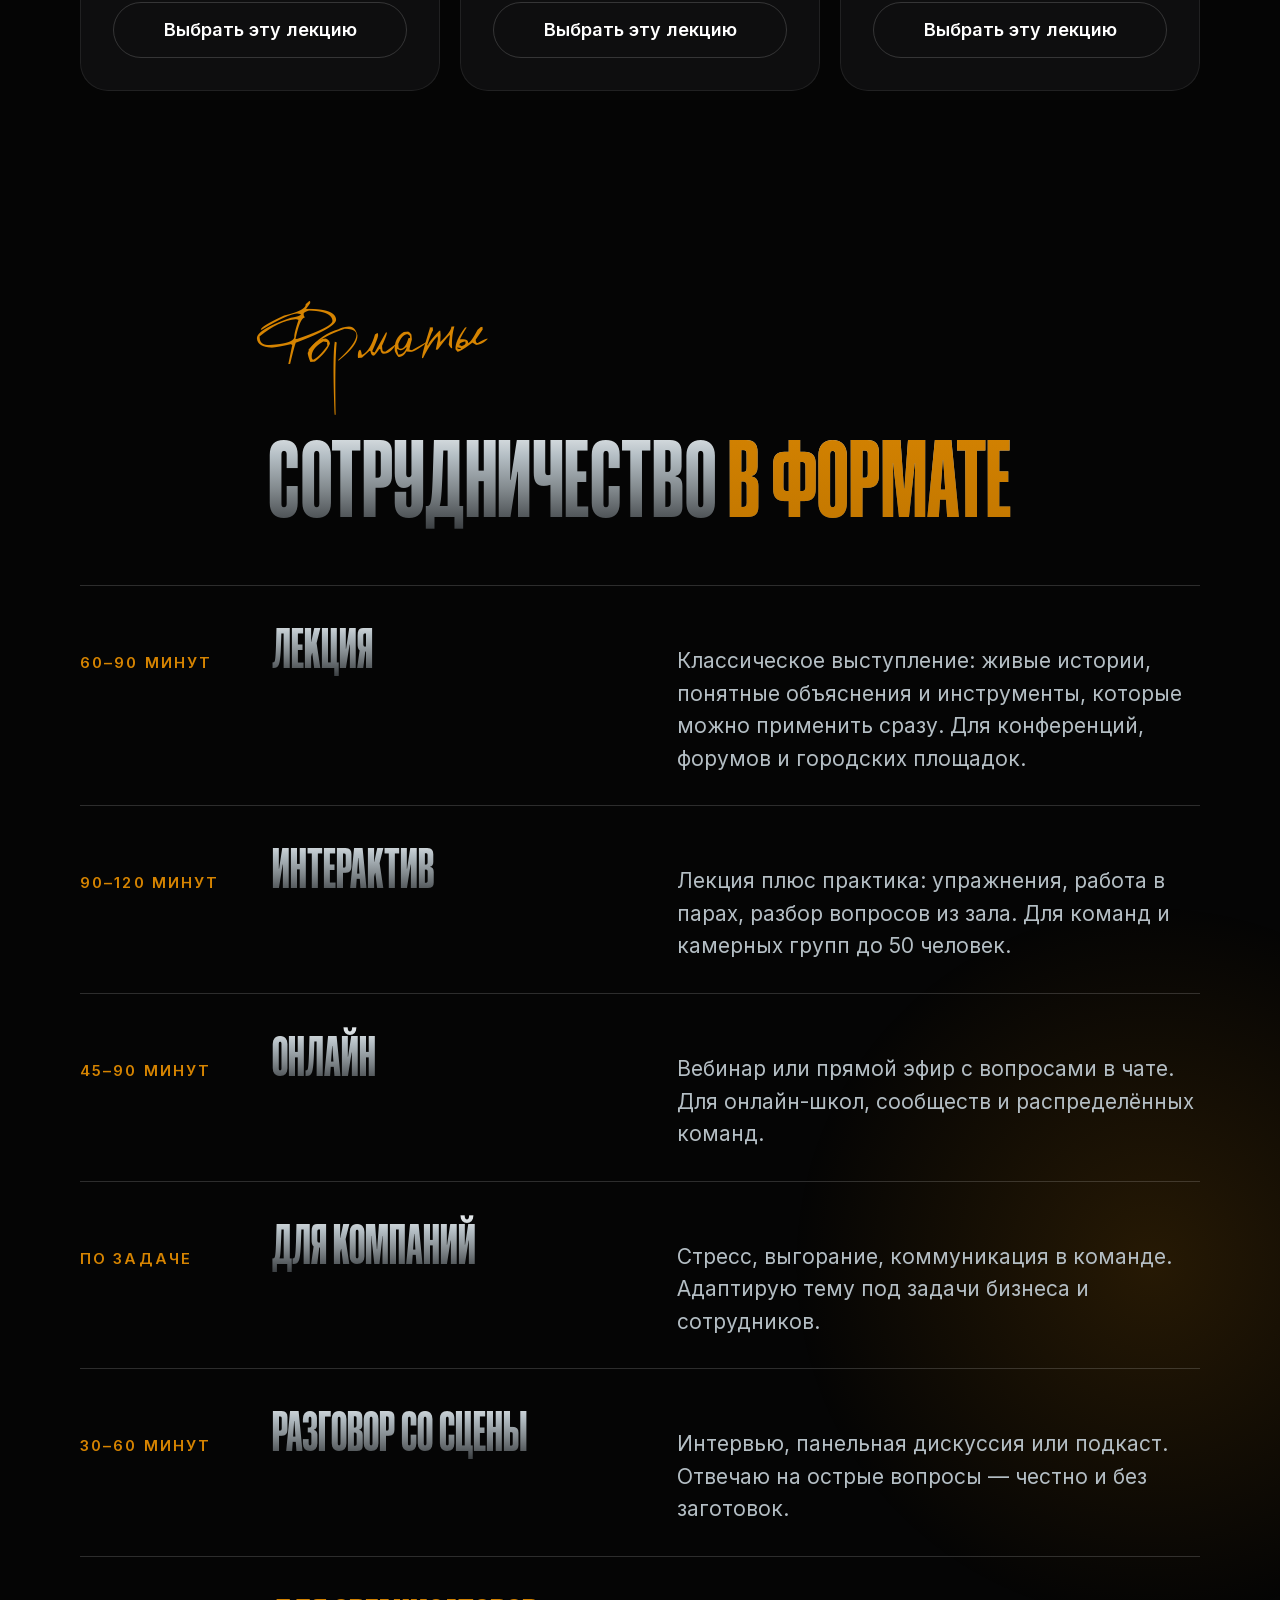
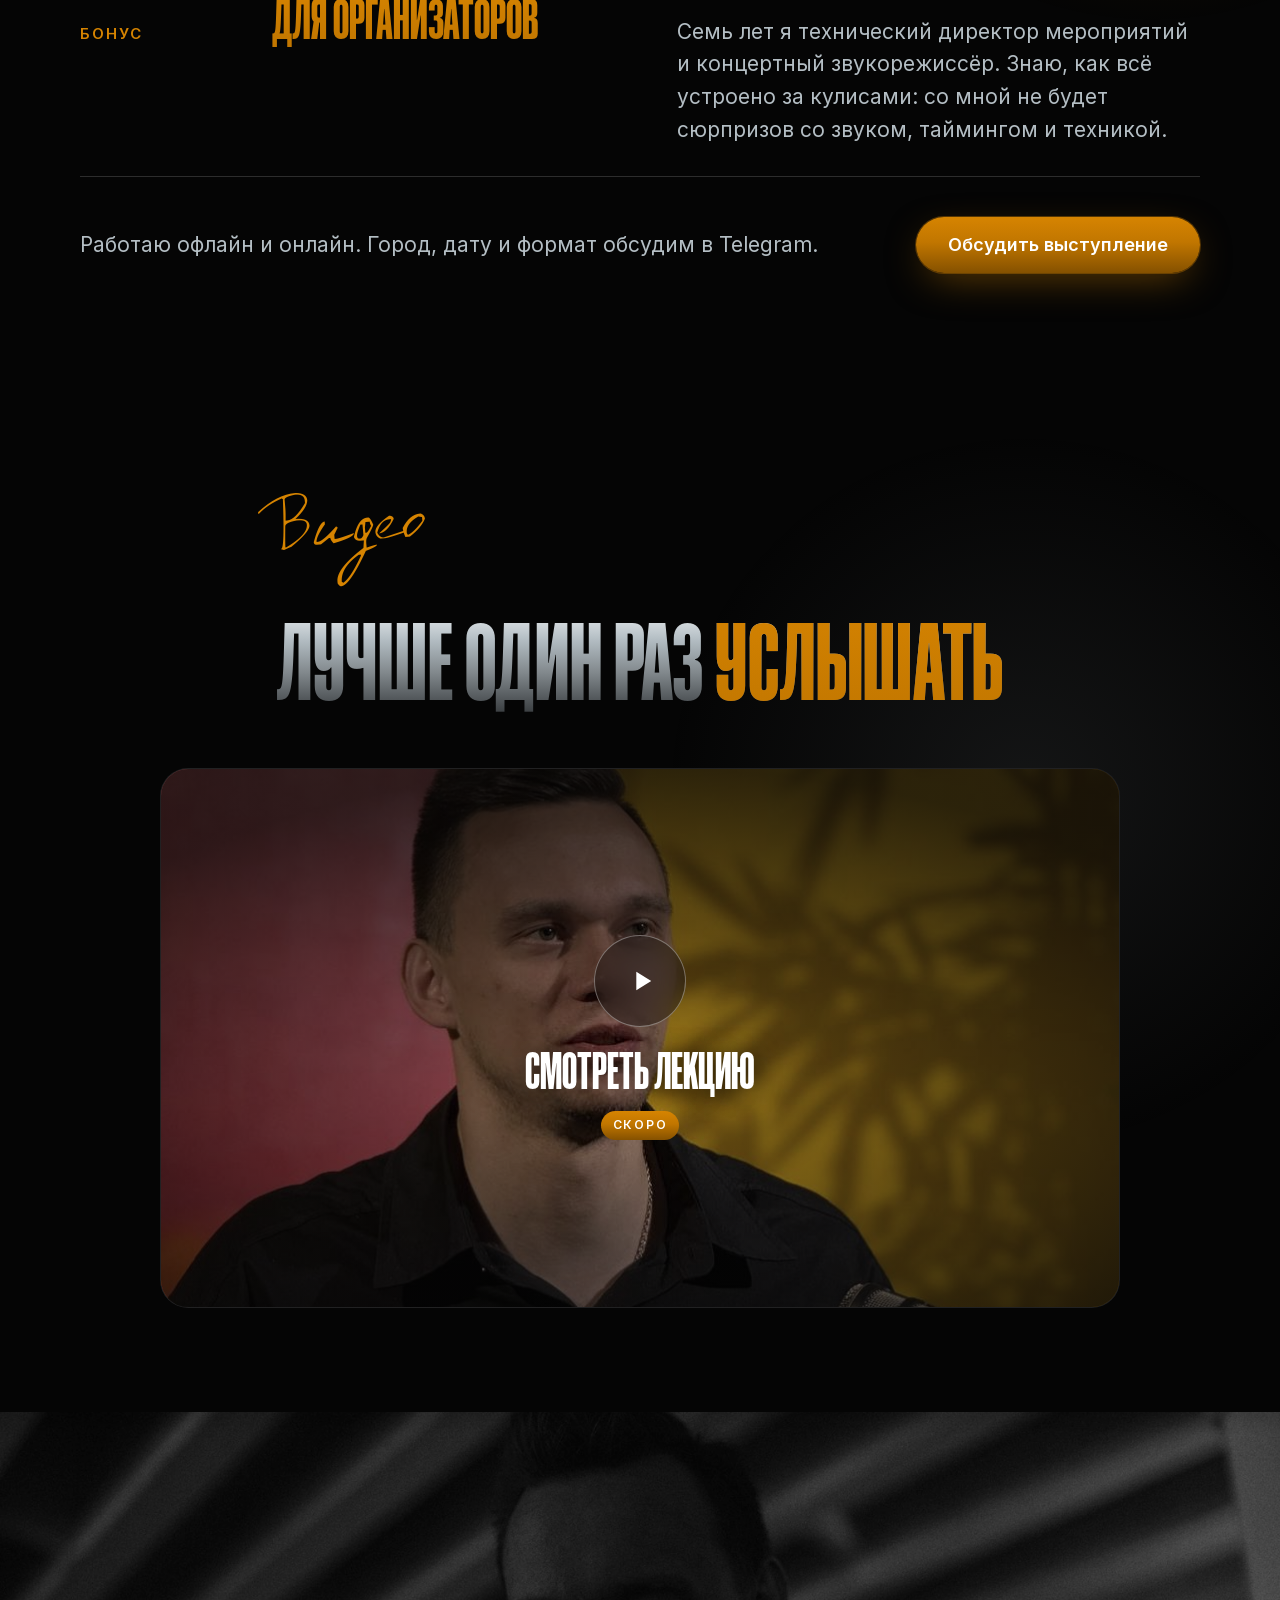
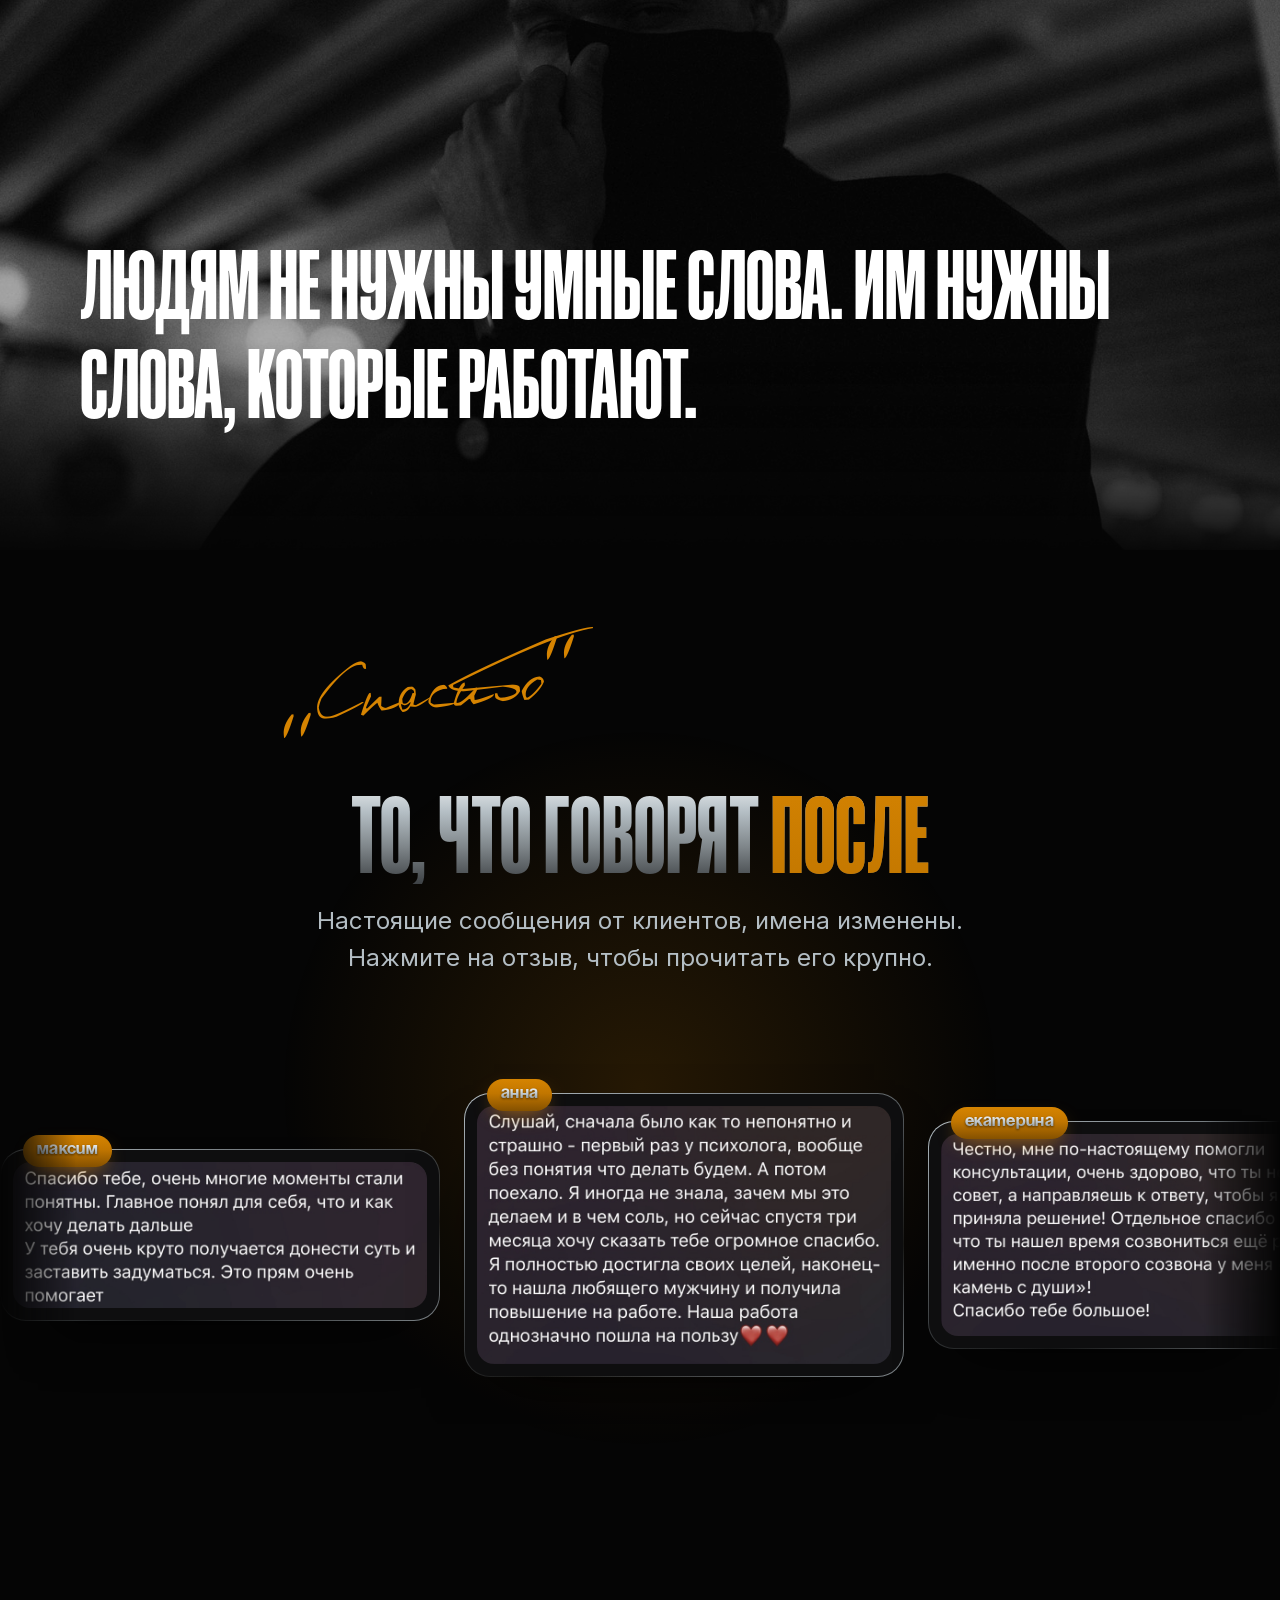
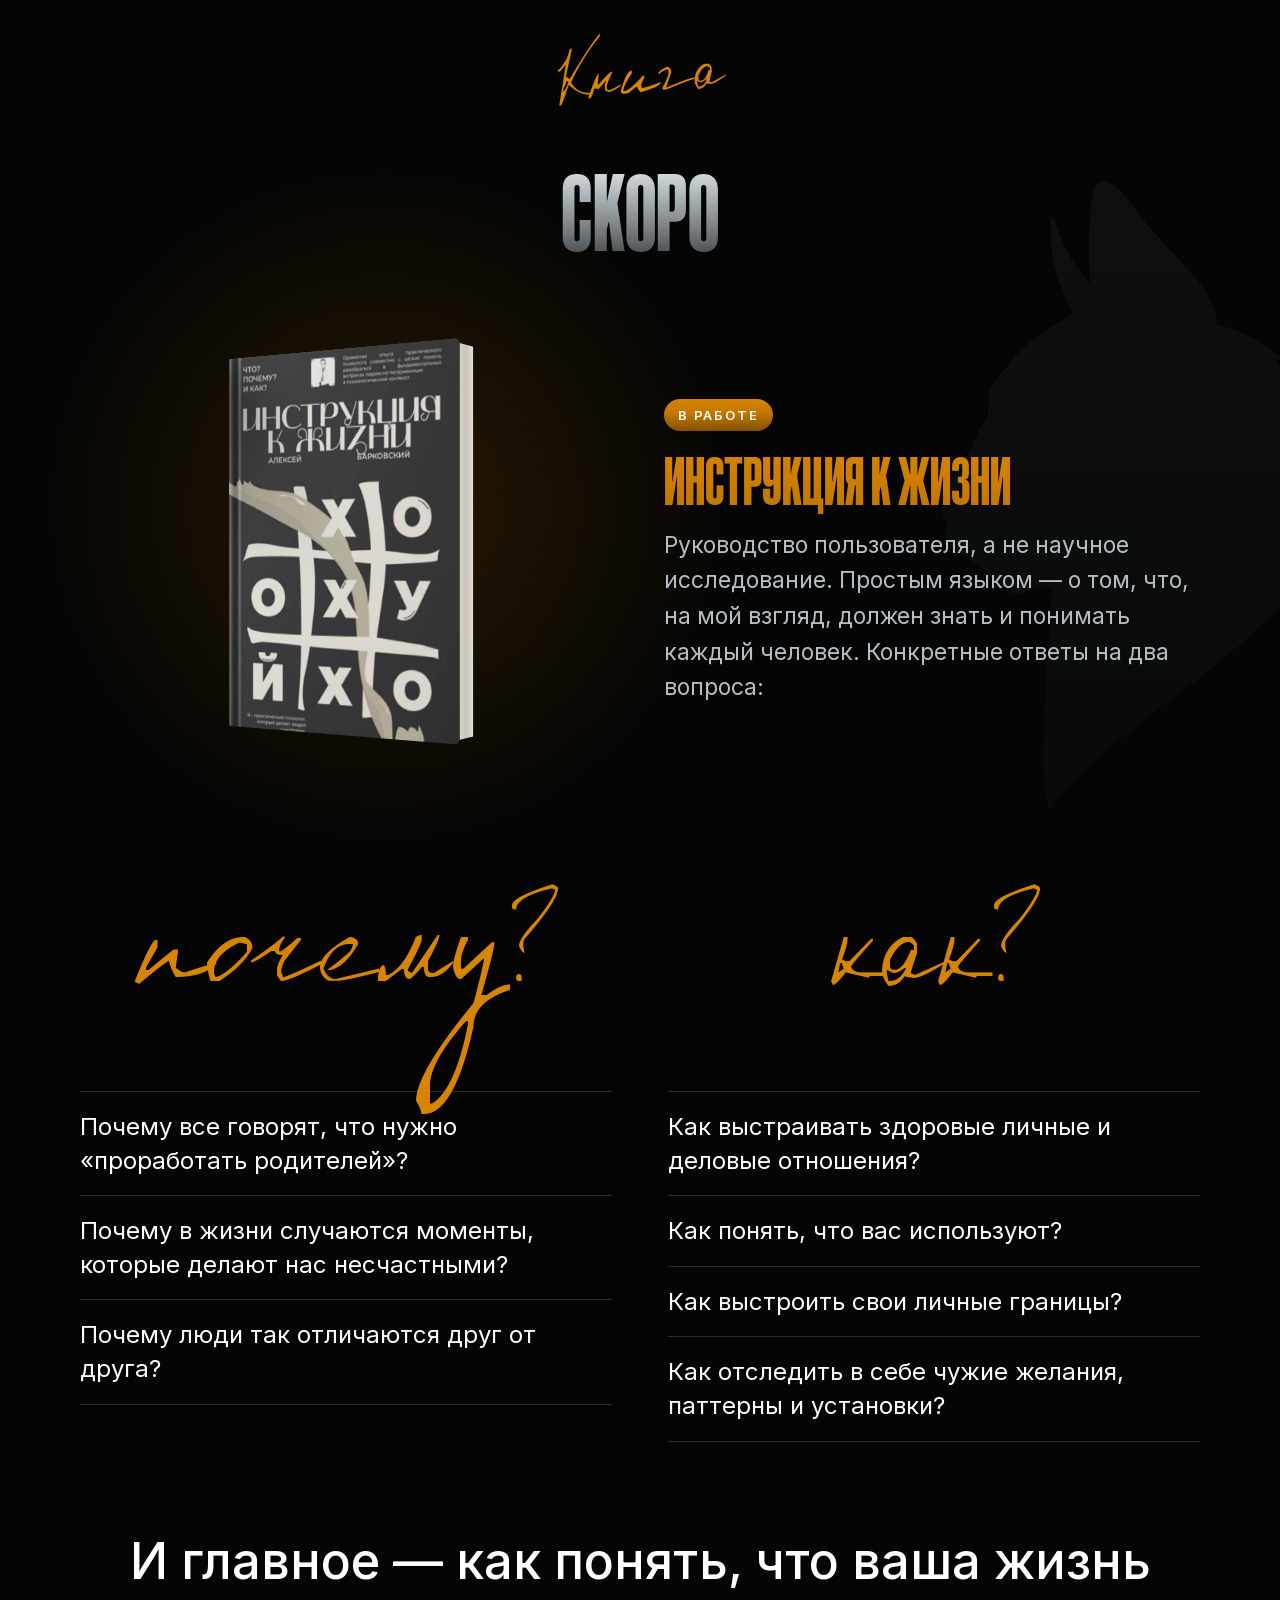
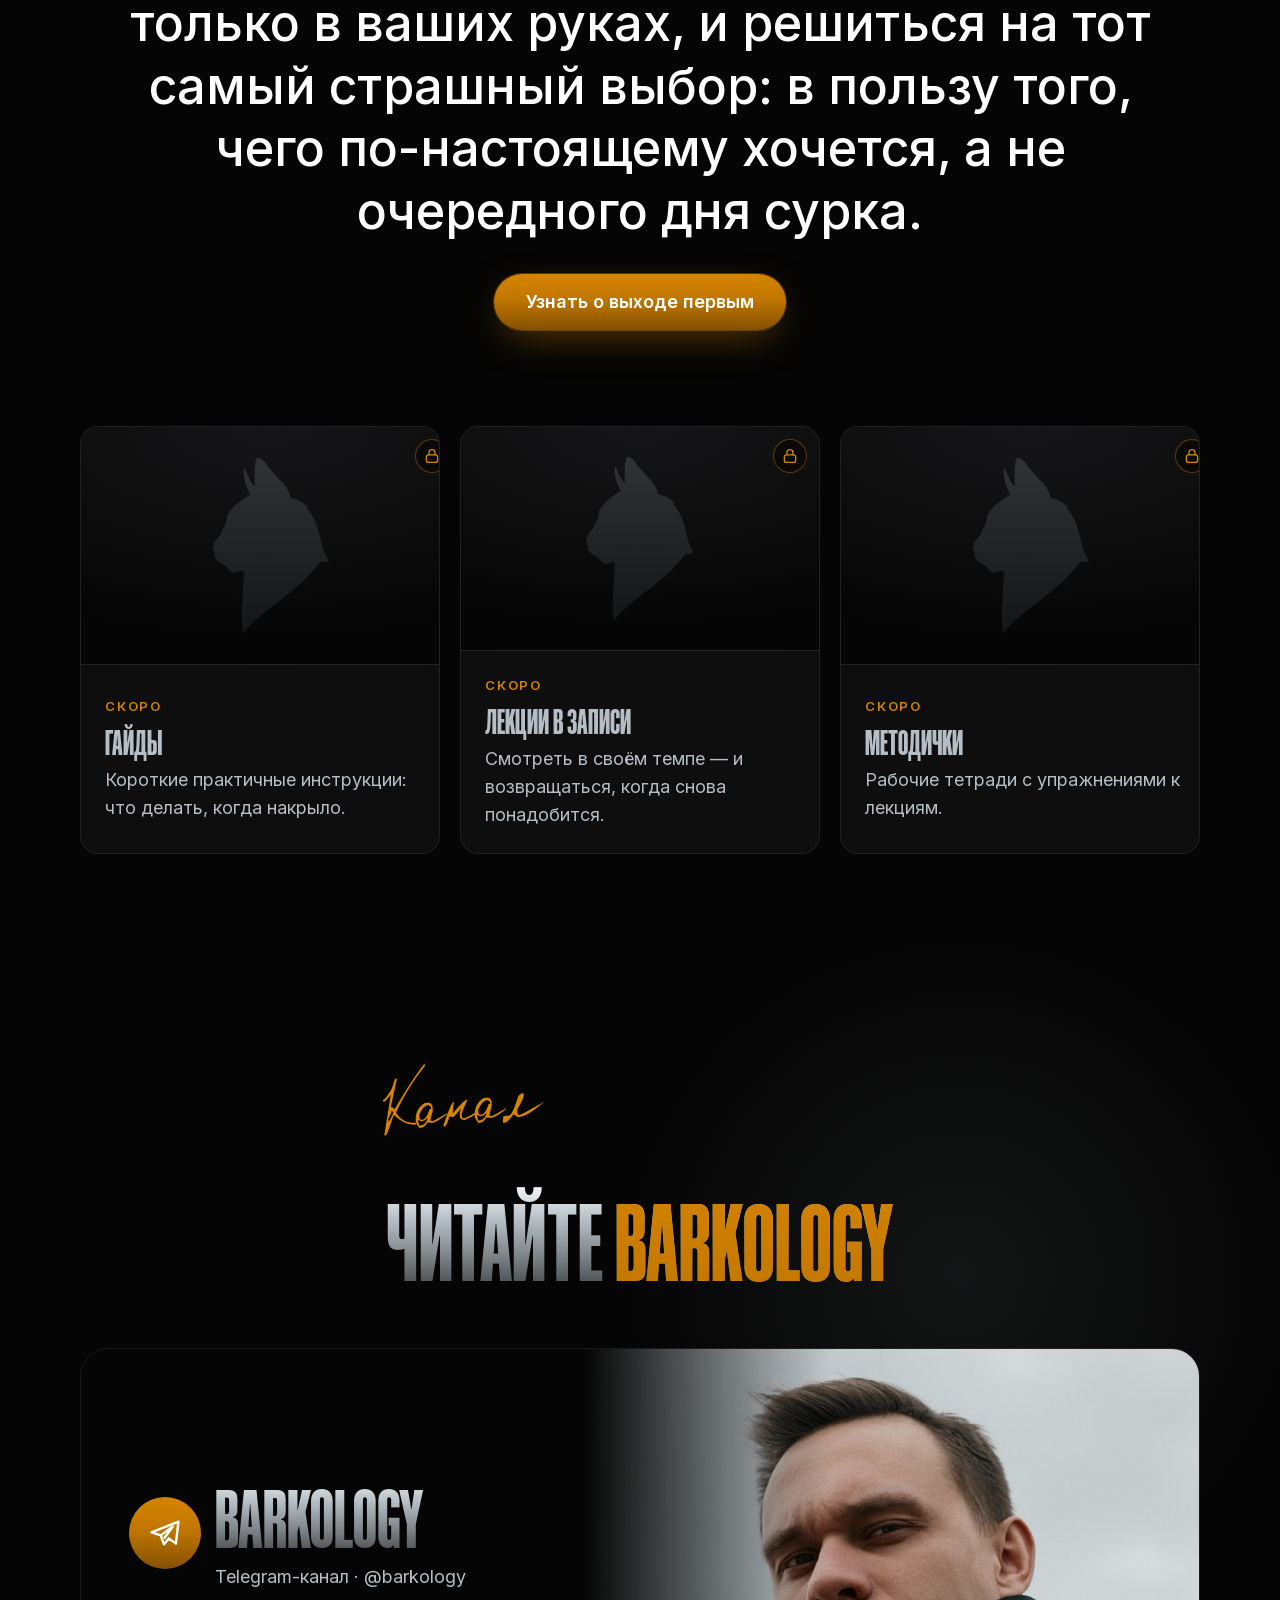
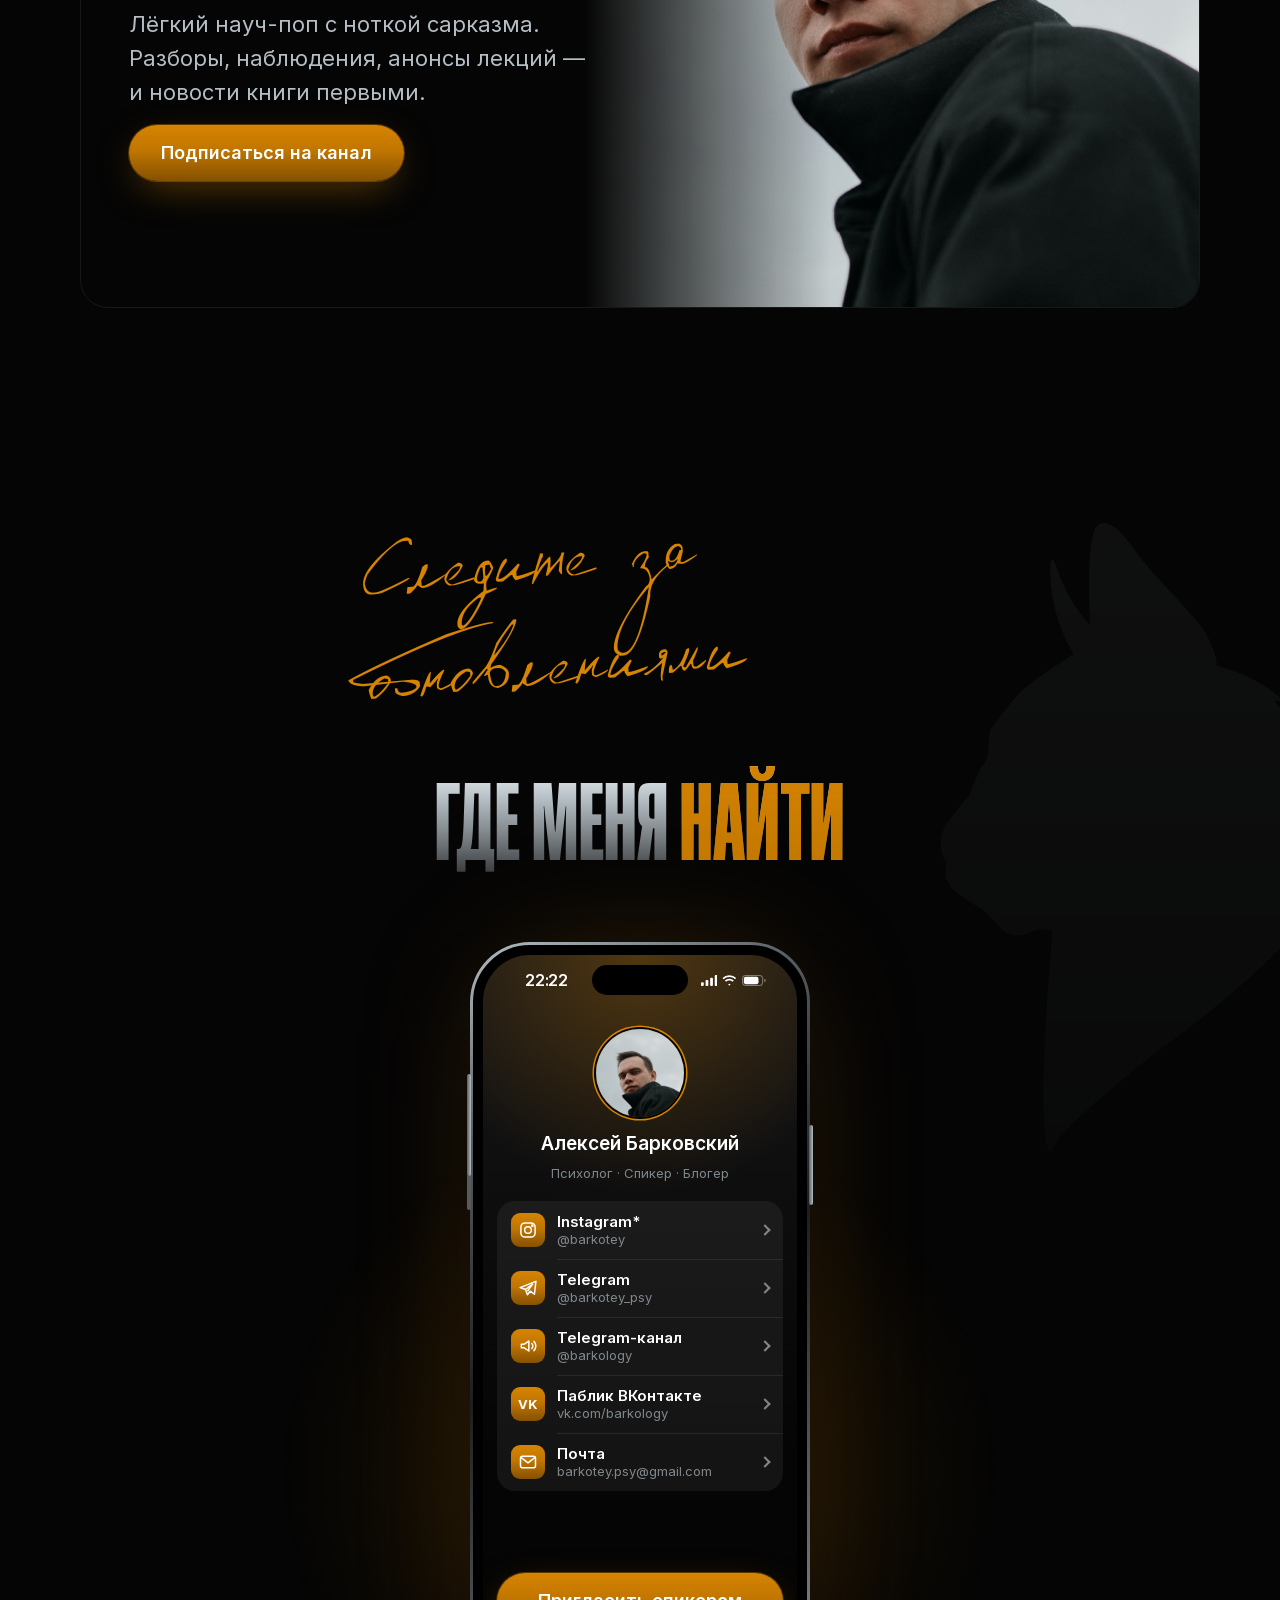
==== commit ac965fac: "Финал страницы: BARK фоном, ссылки и подвал на одном экране; прозрачная шапка на телефоне - Буквы BA" ====
--- a/index.html
+++ b/index.html
@@ -3,7 +3,7 @@
 <head>
   <meta charset="utf-8">
   <meta name="viewport" content="width=device-width, initial-scale=1, viewport-fit=cover">
-  <title>Алексей Барковский — психолог, спикер, бизнес-тренер</title>
+  <title>Алексей Барковский — психолог, спикер, блогер</title>
   <meta name="description" content="Психолог, который называет вещи своими именами. Лекции без воды и эзотерики: о смыслах, трудностях и умении быть услышанным. Пригласить спикером на мероприятие.">
   <meta name="theme-color" content="#050505">
   <meta name="color-scheme" content="dark">
@@ -13,7 +13,7 @@
   <meta property="og:type" content="website">
   <meta property="og:locale" content="ru_RU">
   <meta property="og:site_name" content="BARK — Алексей Барковский">
-  <meta property="og:title" content="Алексей Барковский — психолог, спикер, бизнес-тренер">
+  <meta property="og:title" content="Алексей Барковский — психолог, спикер, блогер">
   <meta property="og:description" content="Психолог, который называет вещи своими именами. Лекции без воды и эзотерики. Пригласить спикером на мероприятие.">
   <meta property="og:image" content="https://barkotey.github.io/assets/img/og-image.jpg">
   <meta property="og:image:width" content="1200">
@@ -26,7 +26,7 @@
 
   <link rel="preload" href="assets/fonts/coolvetica-compressed-heavy.woff2" as="font" type="font/woff2" crossorigin>
   <link rel="preload" href="assets/fonts/inter-cyrillic.woff2" as="font" type="font/woff2" crossorigin>
-  <link rel="stylesheet" href="assets/css/style.css?v=5">
+  <link rel="stylesheet" href="assets/css/style.css?v=6">
 
   <script>document.documentElement.classList.replace('no-js', 'js');</script>
 </head>
@@ -495,7 +495,8 @@
 
       <!--
         «ПРОВАЛ» В iPHONE (как у Apple). Телефон со ссылками останавливается посреди экрана, при прокрутке растёт,
-        рамка уезжает за края, экран заполняет весь дисплей — и внутри появляется визитка BARK со значками.
+        рамка уезжает за края, экран заполняет весь дисплей — и внутри появляется визитка BARK со значками и подвалом.
+        Визитка — конец страницы, ниже листать некуда.
         Без JavaScript или с отключённой в телефоне анимацией визитка просто стоит под телефоном.
       -->
       <div class="dive">
@@ -518,7 +519,7 @@
                   <div class="phone__profile">
                     <img class="phone__avatar" src="assets/img/avatar.jpg" width="240" height="240" alt="" loading="lazy">
                     <p class="phone__name">Алексей Барковский</p>
-                    <p class="phone__role">Психолог · Спикер · Бизнес-тренер</p>
+                    <p class="phone__role">Психолог · Спикер · Блогер</p>
                   </div>
 
                   <ul class="phone__links">
@@ -568,17 +569,26 @@
             <p class="contacts__note">* Instagram принадлежит компании Meta, признанной экстремистской и&nbsp;запрещённой в&nbsp;РФ.</p>
           </div>
 
-          <!-- Визитка: огромная надпись BARK, под ней ссылки-значки в одну строку -->
+          <!-- Визитка — финал страницы: огромная надпись BARK фоном, поверх ссылки-значки в одну строку, внизу подвал -->
           <div class="dive__card">
-            <span class="dive__bark mark mark--bark" role="img" aria-label="BARK"></span>
-            <ul class="dive__links">
-              <li style="--i: 0"><a class="dive__link" href="https://www.instagram.com/barkotey/" target="_blank" rel="noopener"><span class="dive__icon" aria-hidden="true"><svg viewBox="0 0 24 24" fill="none" stroke="currentColor" stroke-width="1.8"><rect x="3.5" y="3.5" width="17" height="17" rx="5"/><circle cx="12" cy="12" r="4"/><circle cx="17.2" cy="6.8" r=".7" fill="currentColor"/></svg></span>Instagram*</a></li>
-              <li style="--i: 1"><a class="dive__link" href="https://t.me/barkotey_psy" target="_blank" rel="noopener"><span class="dive__icon" aria-hidden="true"><svg viewBox="0 0 24 24" fill="none" stroke="currentColor" stroke-width="1.8" stroke-linejoin="round"><path d="M21.5 4 2.5 11.5l6.5 2.2 2.3 6.3 3.4-4.2 5 3.7z"/><path d="m9 13.7 8.6-6.4-6.3 8.6"/></svg></span>Telegram</a></li>
-              <li style="--i: 2"><a class="dive__link" href="https://t.me/barkology" target="_blank" rel="noopener"><span class="dive__icon" aria-hidden="true"><svg viewBox="0 0 24 24" fill="none" stroke="currentColor" stroke-width="1.8" stroke-linejoin="round" stroke-linecap="round"><path d="M4 10v4h3l6 4V6L7 10z"/><path d="M16.5 9a4 4 0 0 1 0 6M19 6.5a7.5 7.5 0 0 1 0 11"/></svg></span>Канал</a></li>
-              <li style="--i: 3"><a class="dive__link" href="https://vk.com/barkology" target="_blank" rel="noopener"><span class="dive__icon dive__icon--text" aria-hidden="true">VK</span>Паблик</a></li>
-              <li style="--i: 4"><a class="dive__link" href="mailto:barkotey.psy@gmail.com?subject=%D0%9F%D1%80%D0%B8%D0%B3%D0%BB%D0%B0%D1%88%D0%B5%D0%BD%D0%B8%D0%B5%20%D0%B2%D1%8B%D1%81%D1%82%D1%83%D0%BF%D0%B8%D1%82%D1%8C"><span class="dive__icon" aria-hidden="true"><svg viewBox="0 0 24 24" fill="none" stroke="currentColor" stroke-width="1.8" stroke-linejoin="round"><rect x="3" y="5" width="18" height="14" rx="2.5"/><path d="m3.5 6.5 8.5 6.5 8.5-6.5"/></svg></span>Почта</a></li>
-            </ul>
+            <div class="dive__stage">
+              <span class="dive__bark mark mark--bark" role="img" aria-label="BARK"></span>
+              <ul class="dive__links">
+                <li style="--i: 0"><a class="dive__link" href="https://www.instagram.com/barkotey/" target="_blank" rel="noopener"><span class="dive__icon" aria-hidden="true"><svg viewBox="0 0 24 24" fill="none" stroke="currentColor" stroke-width="1.8"><rect x="3.5" y="3.5" width="17" height="17" rx="5"/><circle cx="12" cy="12" r="4"/><circle cx="17.2" cy="6.8" r=".7" fill="currentColor"/></svg></span>Instagram*</a></li>
+                <li style="--i: 1"><a class="dive__link" href="https://t.me/barkotey_psy" target="_blank" rel="noopener"><span class="dive__icon" aria-hidden="true"><svg viewBox="0 0 24 24" fill="none" stroke="currentColor" stroke-width="1.8" stroke-linejoin="round"><path d="M21.5 4 2.5 11.5l6.5 2.2 2.3 6.3 3.4-4.2 5 3.7z"/><path d="m9 13.7 8.6-6.4-6.3 8.6"/></svg></span>Telegram</a></li>
+                <li style="--i: 2"><a class="dive__link" href="https://t.me/barkology" target="_blank" rel="noopener"><span class="dive__icon" aria-hidden="true"><svg viewBox="0 0 24 24" fill="none" stroke="currentColor" stroke-width="1.8" stroke-linejoin="round" stroke-linecap="round"><path d="M4 10v4h3l6 4V6L7 10z"/><path d="M16.5 9a4 4 0 0 1 0 6M19 6.5a7.5 7.5 0 0 1 0 11"/></svg></span>Канал</a></li>
+                <li style="--i: 3"><a class="dive__link" href="https://vk.com/barkology" target="_blank" rel="noopener"><span class="dive__icon dive__icon--text" aria-hidden="true">VK</span>Паблик</a></li>
+                <li style="--i: 4"><a class="dive__link" href="mailto:barkotey.psy@gmail.com?subject=%D0%9F%D1%80%D0%B8%D0%B3%D0%BB%D0%B0%D1%88%D0%B5%D0%BD%D0%B8%D0%B5%20%D0%B2%D1%8B%D1%81%D1%82%D1%83%D0%BF%D0%B8%D1%82%D1%8C"><span class="dive__icon" aria-hidden="true"><svg viewBox="0 0 24 24" fill="none" stroke="currentColor" stroke-width="1.8" stroke-linejoin="round"><rect x="3" y="5" width="18" height="14" rx="2.5"/><path d="m3.5 6.5 8.5 6.5 8.5-6.5"/></svg></span>Почта</a></li>
+              </ul>
+            </div>
             <p class="dive__note">* Instagram принадлежит компании Meta, признанной экстремистской и&nbsp;запрещённой в&nbsp;РФ.</p>
+
+            <!-- ===================== 10. ПОДВАЛ ===================== -->
+            <footer class="footer__row dive__footer">
+              <span class="footer__monogram mark mark--monogram mark--amber" role="img" aria-label="Монограмма АБ"></span>
+              <p class="footer__copy">© <span data-year>2026</span> Алексей Барковский</p>
+              <a class="footer__link" href="privacy.html">Политика конфиденциальности</a>
+            </footer>
           </div>
         </div>
       </div>
@@ -586,17 +596,6 @@
 
   </main>
 
-  <!-- ===================== 10. ПОДВАЛ ===================== -->
-  <footer class="footer">
-    <div class="container">
-      <div class="footer__row">
-        <span class="footer__monogram mark mark--monogram mark--amber" role="img" aria-label="Монограмма АБ"></span>
-        <p class="footer__copy">© <span data-year>2026</span> Алексей Барковский</p>
-        <a class="footer__link" href="privacy.html">Политика конфиденциальности</a>
-      </div>
-    </div>
-  </footer>
-
-  <script src="assets/js/main.js?v=5" defer></script>
+  <script src="assets/js/main.js?v=6" defer></script>
 </body>
 </html>
--- a/assets/css/style.css
+++ b/assets/css/style.css
@@ -460,16 +460,19 @@
   }
 }
 
-/* ---------- Шапка ---------- */
+/* ---------- Шапка ----------
+   На телефоне шапка прозрачная: над страницей висят только кот с BARK и кнопка «Пригласить».
+   Пустое место между ними пропускает нажатия к странице. С 960px — полупрозрачная панель с разделами */
 .header {
   position: fixed;
   inset: 0 0 auto;
   z-index: 50;
   height: var(--header-h);
-  background: rgba(5, 5, 5, 0.8);
-  -webkit-backdrop-filter: saturate(180%) blur(20px);
-  backdrop-filter: saturate(180%) blur(20px);
-  border-bottom: 1px solid var(--line);
+  pointer-events: none;
+}
+
+.header a {
+  pointer-events: auto;
 }
 
 .header__inner {
@@ -480,11 +483,13 @@
   height: 100%;
 }
 
+/* Лёгкая тень, чтобы логотип читался поверх фото и текста */
 .header__logo {
   display: flex;
   align-items: center;
   gap: 8px;
   min-height: 44px;
+  filter: drop-shadow(0 2px 8px rgba(0, 0, 0, 0.7));
 }
 
 .header__logo .mark--cat {
@@ -500,6 +505,18 @@
 }
 
 @media (min-width: 960px) {
+  .header {
+    background: rgba(5, 5, 5, 0.8);
+    -webkit-backdrop-filter: saturate(180%) blur(20px);
+    backdrop-filter: saturate(180%) blur(20px);
+    border-bottom: 1px solid var(--line);
+    pointer-events: auto;
+  }
+
+  .header__logo {
+    filter: none;
+  }
+
   .header__nav {
     display: flex;
     gap: 28px;
@@ -1770,6 +1787,11 @@
 }
 
 /* ---------- 9. Контакты: ссылки внутри «iPhone» ---------- */
+/* Блок последний на странице: снизу его закрывает визитка BARK с подвалом, лишний отступ не нужен */
+.contacts {
+  padding-bottom: 0;
+}
+
 /* Телефон «влетает»: сначала крупный и наклонённый, при прокрутке встаёт ровно (как у Apple) */
 .phone-stage {
   --t: clamp(0, calc(1 - var(--p, 1) / 0.42), 1);
@@ -2003,26 +2025,44 @@
   color: var(--text-3);
 }
 
-/* ---------- «Провал» в iPhone и визитка BARK ----------
-   Без анимации: телефон, под ним визитка — огромная надпись BARK и ссылки-значки.
+/* ---------- «Провал» в iPhone и визитка BARK — финал страницы ----------
+   Визитка: огромная полупрозрачная надпись BARK фоном, поверх неё ссылки-значки, внизу подвал.
+   Без анимации визитка просто стоит под телефоном.
    С анимацией main.js ставит .is-live и переключает две точки:
      .is-pinned — телефон встал посреди экрана, ссылки списком, их можно нажимать;
      .is-dived  — прокрутили ещё немного: за ~1,5 секунды экран гаснет, телефон растёт, рамка уезжает за края,
-                  внутри появляется BARK и по одному вылетают значки. Прокрутили назад — всё в обратную сторону. */
+                  визитка занимает весь экран, по одному вылетают значки. Ниже листать некуда — это конец страницы.
+                  Прокрутили назад — всё в обратную сторону. */
 .dive__card {
   display: grid;
   grid-template-columns: minmax(0, 1fr);
+  grid-template-rows: 1fr auto auto;
   justify-items: center;
-  align-content: center;
-  gap: clamp(24px, 4vw, 40px);
+  gap: clamp(20px, 3vw, 32px);
   padding: clamp(56px, 10vw, 96px) var(--gutter) 0;
 }
 
+/* Сцена: BARK и значки лежат друг на друге, значки сверху */
+.dive__stage {
+  position: relative;
+  display: grid;
+  place-items: center;
+  width: 100%;
+  min-height: 0;
+}
+
+.dive__stage > * {
+  grid-area: 1 / 1;
+}
+
+/* Цвет как у самой первой версии подвала: серебро, едва проступающее на чёрном */
 .dive__bark {
   width: min(100%, 1120px);
+  opacity: 0.14;
 }
 
 .dive__links {
+  position: relative;
   display: flex;
   justify-content: center;
   gap: clamp(2px, 1.6vw, 36px);
@@ -2080,6 +2120,29 @@
   color: var(--text-3);
 }
 
+/* Подвал главной страницы — последняя строка визитки. На телефоне по центру, с 768px — в строку */
+.dive__footer {
+  justify-content: center;
+  width: 100%;
+  max-width: var(--container);
+  border-top: 1px solid var(--line);
+  padding-block: 4px max(8px, env(safe-area-inset-bottom));
+}
+
+.dive__footer .footer__copy {
+  margin-right: 0;
+}
+
+@media (min-width: 768px) {
+  .dive__footer {
+    justify-content: flex-start;
+  }
+
+  .dive__footer .footer__copy {
+    margin-right: auto;
+  }
+}
+
 @media (min-width: 768px) {
   .dive__icon {
     width: 64px;
@@ -2097,12 +2160,13 @@
   }
 }
 
-/* Сцена: телефон «прилипает» к экрану, ниже — немного места для прокрутки до визитки */
+/* Сцена: телефон «прилипает» к экрану, ниже — немного места для прокрутки до визитки.
+   Это место — конец страницы: долистали до него, и дальше листать некуда */
 .dive.is-live::after {
   content: "";
   display: block;
-  height: 90vh;
-  height: 90svh;
+  height: 45vh;
+  height: 45svh;
 }
 
 .dive.is-live .dive__sticky {
@@ -2142,13 +2206,11 @@
   opacity: 0;
 }
 
-/* Визитка лежит поверх телефона и занимает весь экран */
+/* Визитка закреплена на весь экран поверх телефона, сверху отступ под шапку */
 .dive.is-live .dive__card {
-  position: absolute;
-  inset: auto 0 0;
-  height: 100vh;
-  height: 100svh;
-  padding-top: var(--header-h);
+  position: fixed;
+  inset: 0;
+  padding-top: calc(var(--header-h) + 12px);
   visibility: hidden;
   pointer-events: none;
 }
@@ -2157,14 +2219,20 @@
   visibility: visible;
 }
 
-.dive.is-dived .dive__link {
+.dive.is-dived .dive__card a {
   pointer-events: auto;
 }
 
+/* BARK занимает всю свободную высоту между шапкой и подвалом (маска сама сохраняет пропорции) */
 .dive.is-live .dive__bark {
-  width: min(100%, calc((100svh - var(--header-h) - 260px) * 218 / 133), 1000px);
+  position: absolute;
+  inset: 0;
+  width: auto;
+  max-width: 1120px;
+  margin-inline: auto;
+  aspect-ratio: auto;
   opacity: 0;
-  transform: scale(1.3);
+  transform: scale(0.85);
 }
 
 .dive.is-live .dive__links li {
@@ -2177,10 +2245,19 @@
   opacity: 0;
 }
 
-.dive.is-dived .dive__bark,
+.dive.is-live .dive__footer {
+  opacity: 0;
+}
+
 .dive.is-dived .dive__links li,
-.dive.is-dived .dive__note {
+.dive.is-dived .dive__note,
+.dive.is-dived .dive__footer {
   opacity: 1;
+  transform: none;
+}
+
+.dive.is-dived .dive__bark {
+  opacity: 0.14;
   transform: none;
 }
 
@@ -2202,7 +2279,8 @@
 
 .dive.is-animated .dive__bark,
 .dive.is-animated .dive__links li,
-.dive.is-animated .dive__note {
+.dive.is-animated .dive__note,
+.dive.is-animated .dive__footer {
   transition: opacity 0.2s linear, transform 0.25s linear;
 }
 
@@ -2230,18 +2308,20 @@
     transform 0.6s cubic-bezier(0.34, 1.56, 0.64, 1) calc(0.95s + var(--i, 0) * 0.08s);
 }
 
-.dive.is-animated.is-dived .dive__note {
-  transition: opacity 0.5s linear 1.4s;
-}
-
-/* ---------- 10. Подвал ---------- */
+.dive.is-animated.is-dived .dive__note,
+.dive.is-animated.is-dived .dive__footer {
+  transition: opacity 0.5s linear 1.3s;
+}
+
+/* ---------- 10. Подвал ----------
+   На главной подвал — последняя строка визитки BARK (.dive__footer), отдельный подвал только на privacy.html */
 .footer {
   padding-block: 24px 40px;
   border-top: 1px solid var(--line);
   overflow: hidden;
 }
 
-/* Огромная надпись BARK во всю ширину (на главной она в визитке над подвалом) */
+/* Огромная надпись BARK во всю ширину */
 .footer__bark {
   width: 100%;
   margin-block: 24px 32px;
